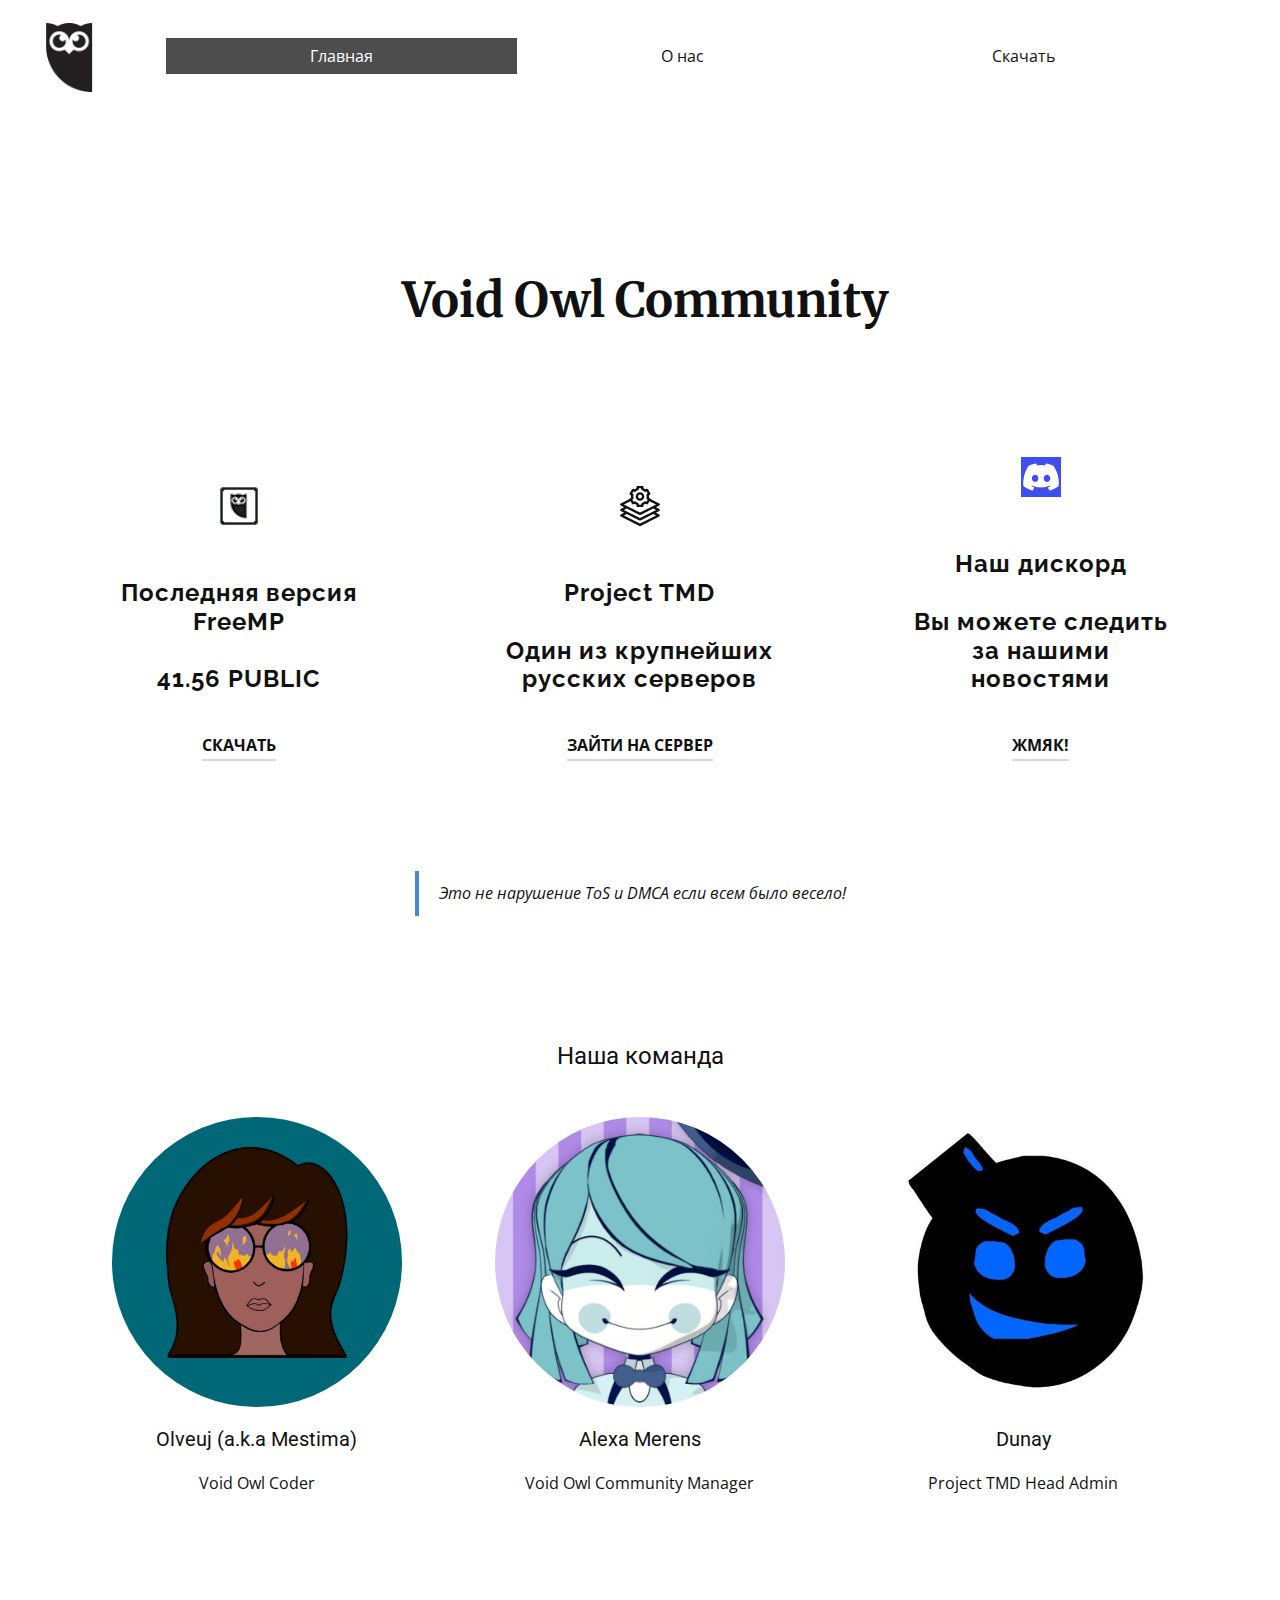
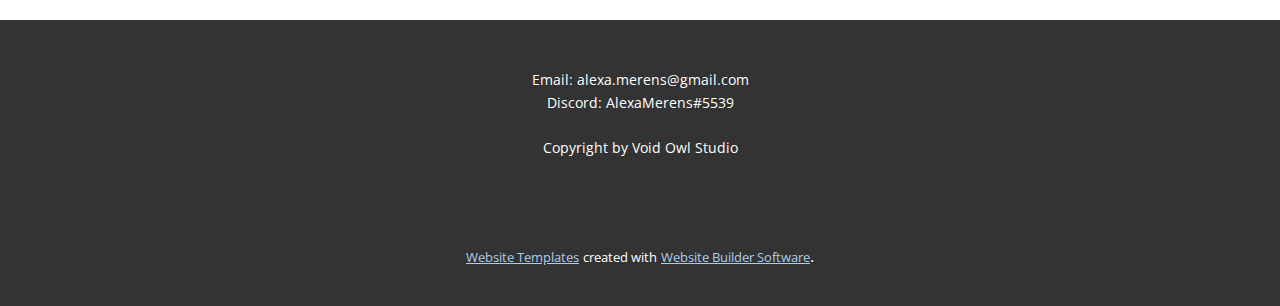
==== index.html @ 17dd661a "ВЕРСТКА, АЛЛО" ====
<!DOCTYPE html>
<html style="font-size: 16px;">
  <head>
    <meta name="viewport" content="width=device-width, initial-scale=1.0">
    <meta charset="utf-8">
    <meta name="keywords" content="Void Owl Community">
    <meta name="description" content="">
    <meta name="page_type" content="np-template-header-footer-from-plugin">
    <title>Главная</title>
    <link rel="stylesheet" href="nicepage.css" media="screen">
<link rel="stylesheet" href="Главная.css" media="screen">
    <script class="u-script" type="text/javascript" src="jquery.js" defer=""></script>
    <script class="u-script" type="text/javascript" src="nicepage.js" defer=""></script>
    <meta name="generator" content="Nicepage 4.1.0, nicepage.com">
    <link rel="icon" href="images/favicon.ico">
    <link id="u-theme-google-font" rel="stylesheet" href="https://fonts.googleapis.com/css?family=Roboto:100,100i,300,300i,400,400i,500,500i,700,700i,900,900i|Open+Sans:300,300i,400,400i,600,600i,700,700i,800,800i">
    <link id="u-page-google-font" rel="stylesheet" href="https://fonts.googleapis.com/css?family=Merriweather:300,300i,400,400i,700,700i,900,900i|Raleway:100,100i,200,200i,300,300i,400,400i,500,500i,600,600i,700,700i,800,800i,900,900i">
    
    
    
    <script type="application/ld+json">{
		"@context": "http://schema.org",
		"@type": "Organization",
		"name": "Site1",
		"logo": "images/5b48fbe6b4d417043953ed22710aecab.png"
}</script>
    <meta name="theme-color" content="#478ac9">
    <meta property="og:title" content="Главная">
    <meta property="og:description" content="">
    <meta property="og:type" content="website">
  </head>
  <body data-home-page="Главная.html" data-home-page-title="Главная" class="u-body"><header class="u-clearfix u-header u-header" id="sec-6fe3"><div class="u-clearfix u-sheet u-sheet-1">
        <a href="Главная.html" data-page-id="12136483" class="u-image u-logo u-image-1" data-image-width="1000" data-image-height="1000" title="Главная">
          <img src="images/5b48fbe6b4d417043953ed22710aecab.png" class="u-logo-image u-logo-image-1">
        </a>
        <nav class="u-menu u-menu-dropdown u-offcanvas u-menu-1">
          <div class="menu-collapse" style="font-size: 1rem; letter-spacing: 0px;">
            <a class="u-button-style u-custom-active-color u-custom-hover-color u-custom-left-right-menu-spacing u-custom-padding-bottom u-custom-text-active-color u-custom-text-hover-color u-custom-top-bottom-menu-spacing u-nav-link u-text-active-palette-1-base u-text-hover-palette-2-base" href="#">
              <svg><use xmlns:xlink="http://www.w3.org/1999/xlink" xlink:href="#menu-hamburger"></use></svg>
              <svg version="1.1" xmlns="http://www.w3.org/2000/svg" xmlns:xlink="http://www.w3.org/1999/xlink"><defs><symbol id="menu-hamburger" viewBox="0 0 16 16" style="width: 16px; height: 16px;"><rect y="1" width="16" height="2"></rect><rect y="7" width="16" height="2"></rect><rect y="13" width="16" height="2"></rect>
</symbol>
</defs></svg>
            </a>
          </div>
          <div class="u-custom-menu u-nav-container">
            <ul class="u-nav u-unstyled u-nav-1"><li class="u-nav-item"><a class="u-active-grey-70 u-button-style u-hover-grey-70 u-nav-link u-text-active-white u-text-hover-white" href="Главная.html" style="padding: 10px 144px;">Главная</a>
</li><li class="u-nav-item"><a class="u-active-grey-70 u-button-style u-hover-grey-70 u-nav-link u-text-active-white u-text-hover-white" href="О-нас.html" style="padding: 10px 144px;">О нас</a>
</li><li class="u-nav-item"><a class="u-active-grey-70 u-button-style u-hover-grey-70 u-nav-link u-text-active-white u-text-hover-white" href="Скачать.html" style="padding: 10px 144px;">Скачать</a>
</li></ul>
          </div>
          <div class="u-custom-menu u-nav-container-collapse">
            <div class="u-black u-container-style u-inner-container-layout u-opacity u-opacity-95 u-sidenav">
              <div class="u-inner-container-layout u-sidenav-overflow">
                <div class="u-menu-close"></div>
                <ul class="u-align-center u-nav u-popupmenu-items u-unstyled u-nav-2"><li class="u-nav-item"><a class="u-button-style u-nav-link" href="Главная.html" style="padding: 10px 144px;">Главная</a>
</li><li class="u-nav-item"><a class="u-button-style u-nav-link" href="О-нас.html" style="padding: 10px 144px;">О нас</a>
</li><li class="u-nav-item"><a class="u-button-style u-nav-link" href="Скачать.html" style="padding: 10px 144px;">Скачать</a>
</li></ul>
              </div>
            </div>
            <div class="u-black u-menu-overlay u-opacity u-opacity-70"></div>
          </div>
        </nav>
      </div></header>
    <section class="u-align-center u-clearfix u-section-1" id="carousel_4d6f">
      <div class="u-clearfix u-sheet u-sheet-1">
        <h1 class="u-align-center u-custom-font u-font-merriweather u-text u-text-default u-text-1">&nbsp;Void Owl Community</h1>
        <div class="u-expanded-width u-list u-list-1">
          <div class="u-repeater u-repeater-1">
            <div class="u-align-center u-container-style u-list-item u-radius-15 u-repeater-item u-shape-round u-white u-list-item-1">
              <div class="u-container-layout u-similar-container u-valign-bottom u-container-layout-1"><span class="u-file-icon u-icon u-icon-rounded u-radius-10 u-spacing-18 u-white u-icon-1"><img src="images/voidowl_icon.png" alt=""></span>
                <h5 class="u-custom-font u-font-raleway u-text u-text-2">Последняя версия FreeMP<br>
                  <br>41.56 PUBLIC
                </h5>
                <a href="Скачать.html" data-page-id="869205563" class="u-active-none u-border-2 u-border-active-black u-border-grey-15 u-border-hover-black u-btn u-button-style u-hover-none u-none u-text-body-color u-text-hover-palette-1-base u-btn-1">СКАЧАТЬ</a>
              </div>
            </div>
            <div class="u-align-center u-container-style u-list-item u-radius-15 u-repeater-item u-shape-round u-white u-list-item-2">
              <div class="u-container-layout u-similar-container u-valign-bottom u-container-layout-2"><span class="u-icon u-icon-rounded u-radius-10 u-spacing-18 u-white u-icon-2"><svg class="u-svg-link" preserveAspectRatio="xMidYMin slice" viewBox="0 0 512 512" style=""><use xmlns:xlink="http://www.w3.org/1999/xlink" xlink:href="#svg-da38"></use></svg><svg class="u-svg-content" viewBox="0 0 512 512" id="svg-da38"><g><path d="m511 307c0-5.682-3.21-10.876-8.292-13.416l-43.168-21.584 43.168-21.584c5.082-2.54 8.292-7.734 8.292-13.416s-3.21-10.876-8.292-13.416l-112.921-56.46c-.575-4.484-3.146-8.659-7.364-11.094l-12.3-7.102c.583-4.672.877-9.328.877-13.928s-.294-9.256-.877-13.928l12.3-7.102c7.175-4.143 9.633-13.316 5.49-20.49l-30-51.961c-4.143-7.175-13.316-9.634-20.49-5.49l-12.353 7.131c-7.489-5.679-15.536-10.359-24.07-14v-14.16c0-8.284-6.716-15-15-15h-60c-8.284 0-15 6.716-15 15v14.16c-8.534 3.641-16.581 8.321-24.07 14l-12.353-7.131c-7.177-4.144-16.349-1.684-20.49 5.49l-30 51.961c-4.143 7.174-1.685 16.348 5.49 20.49l12.3 7.102c-.583 4.672-.877 9.328-.877 13.928s.294 9.256.877 13.928l-12.3 7.102c-4.217 2.435-6.789 6.611-7.364 11.094l-112.921 56.46c-5.082 2.54-8.292 7.734-8.292 13.416s3.21 10.876 8.292 13.416l43.168 21.584-43.168 21.584c-5.082 2.54-8.292 7.734-8.292 13.416s3.21 10.876 8.292 13.416l43.168 21.584-43.168 21.584c-5.082 2.54-8.292 7.734-8.292 13.416s3.21 10.876 8.292 13.416l240 120c2.111 1.056 4.409 1.584 6.708 1.584s4.597-.528 6.708-1.584l240-120c5.082-2.54 8.292-7.734 8.292-13.416s-3.21-10.876-8.292-13.416l-43.168-21.584 43.168-21.584c5.082-2.54 8.292-7.734 8.292-13.416zm-337.928-153.552c-1.375-6.209-2.072-12.416-2.072-18.448s.697-12.239 2.072-18.448c1.416-6.391-1.476-12.962-7.145-16.234l-8.36-4.827 15-25.98 8.422 4.861c5.674 3.275 12.814 2.49 17.641-1.938 9.372-8.598 20.093-14.832 31.865-18.53 6.252-1.965 10.505-7.758 10.505-14.311v-9.593h30v9.593c0 6.553 4.253 12.347 10.505 14.311 11.772 3.698 22.493 9.933 31.865 18.53 4.826 4.428 11.967 5.213 17.641 1.938l8.422-4.861 15 25.98-8.36 4.827c-5.669 3.272-8.561 9.844-7.145 16.234 1.375 6.209 2.072 12.416 2.072 18.448s-.697 12.239-2.072 18.448c-1.416 6.391 1.476 12.962 7.145 16.234l8.36 4.827-15 25.98-8.422-4.862c-5.674-3.275-12.816-2.49-17.641 1.938-9.371 8.598-20.092 14.833-31.865 18.531-6.252 1.964-10.505 7.758-10.505 14.311v9.593h-30v-9.593c0-6.553-4.253-12.347-10.505-14.311-11.773-3.698-22.494-9.934-31.865-18.531-4.825-4.428-11.967-5.214-17.641-1.938l-8.422 4.862-15-25.98 8.36-4.827c5.67-3.272 8.561-9.843 7.145-16.234zm-123.531 83.552 84.943-42.472 19.603 33.952c4.143 7.176 13.317 9.634 20.49 5.49l12.353-7.132c7.489 5.68 15.536 10.359 24.07 14.001v14.161c0 8.284 6.716 15 15 15h60c8.284 0 15-6.716 15-15v-14.16c8.534-3.642 16.581-8.321 24.07-14.001l12.353 7.132c7.173 4.143 16.348 1.684 20.49-5.49l19.603-33.952 84.943 42.471-206.459 103.229zm412.918 140-206.459 103.229-206.459-103.229 36.459-18.23 163.292 81.646c2.111 1.056 4.409 1.584 6.708 1.584s4.597-.528 6.708-1.584l163.292-81.646zm-206.459 33.229-206.459-103.229 36.459-18.23 163.292 81.646c2.111 1.056 4.409 1.584 6.708 1.584s4.597-.528 6.708-1.584l163.292-81.646 36.459 18.23z"></path><path d="m256 190c30.327 0 55-24.673 55-55s-24.673-55-55-55-55 24.673-55 55 24.673 55 55 55zm0-80c13.785 0 25 11.215 25 25s-11.215 25-25 25-25-11.215-25-25 11.215-25 25-25z"></path>
</g></svg></span>
                <h5 class="u-custom-font u-font-raleway u-text u-text-3">Project TMD<br>
                  <br>Один из крупнейших русских серверов
                </h5>
                <a href="https://discord.gg/38AQmqJTaA" class="u-active-none u-border-2 u-border-active-black u-border-grey-15 u-border-hover-black u-btn u-button-style u-hover-none u-none u-text-body-color u-text-hover-palette-1-base u-btn-2" target="_blank">Зайти на сервер</a>
              </div>
            </div>
            <div class="u-align-center u-container-style u-list-item u-radius-15 u-repeater-item u-shape-round u-white u-list-item-3">
              <div class="u-container-layout u-similar-container u-valign-bottom u-container-layout-3"><span class="u-file-icon u-icon u-icon-rounded u-radius-10 u-spacing-18 u-white u-icon-3"><img src="images/discord-icon-new-2021-logo-09772BF096-seeklogo.com.png" alt=""></span>
                <h5 class="u-custom-font u-font-raleway u-text u-text-4">Наш дискорд<br>
                  <br>Вы можете следить за нашими новостями
                </h5>
                <a href="https://discord.gg/qxhDJqJvKC" class="u-active-none u-border-2 u-border-active-black u-border-grey-15 u-border-hover-black u-btn u-button-style u-hover-none u-none u-text-body-color u-text-hover-palette-1-base u-btn-3" target="_blank">Жмяк!</a>
              </div>
            </div>
          </div>
        </div>
        <blockquote class="u-text u-text-default u-text-5">Это не нарушение ToS и DMCA если всем было весело!</blockquote>
      </div>
    </section>
    <section class="u-clearfix u-section-2" id="sec-15c3">
      <div class="u-clearfix u-sheet u-sheet-1">
        <h4 class="u-text u-text-default u-text-1">Наша команда</h4>
        <div class="u-list u-list-1">
          <div class="u-repeater u-repeater-1">
            <div class="u-align-center u-container-style u-list-item u-repeater-item">
              <div class="u-container-layout u-similar-container u-valign-top u-container-layout-1">
                <div alt="" class="u-image u-image-circle u-image-1" src="" data-image-width="460" data-image-height="460"></div>
                <h5 class="u-align-center-lg u-align-center-md u-align-center-sm u-align-center-xs u-text u-text-2"> Olveuj (a.k.a Mestima)</h5>
                <p class="u-align-center-lg u-align-center-md u-align-center-sm u-align-center-xs u-text u-text-3">Void Owl Coder</p>
              </div>
            </div>
            <div class="u-align-center u-container-style u-list-item u-repeater-item">
              <div class="u-container-layout u-similar-container u-valign-top u-container-layout-2">
                <div alt="" class="u-image u-image-circle u-image-2" src="" data-image-width="702" data-image-height="702"></div>
                <h5 class="u-text u-text-4">Alexa Merens</h5>
                <p class="u-text u-text-5">Void Owl Community Manager</p>
              </div>
            </div>
            <div class="u-align-center u-container-style u-list-item u-repeater-item">
              <div class="u-container-layout u-similar-container u-valign-top u-container-layout-3">
                <div alt="" class="u-image u-image-circle u-image-3" src="" data-image-width="461" data-image-height="480"></div>
                <h5 class="u-text u-text-6"> Dunay</h5>
                <p class="u-text u-text-7">Project TMD Head Admin</p>
              </div>
            </div>
          </div>
        </div>
      </div>
    </section>
    
    
    <footer class="u-align-center u-clearfix u-footer u-grey-80 u-footer" id="sec-e851"><div class="u-clearfix u-sheet u-sheet-1">
        <p class="u-small-text u-text u-text-variant u-text-1">Email: alexa.merens@gmail.com<br>Discord: AlexaMerens#5539<br>
          <br>Copyright by Void Owl Studio
        </p>
      </div></footer>
    <section class="u-backlink u-clearfix u-grey-80">
      <a class="u-link" href="https://nicepage.com/website-templates" target="_blank">
        <span>Website Templates</span>
      </a>
      <p class="u-text">
        <span>created with</span>
      </p>
      <a class="u-link" href="" target="_blank">
        <span>Website Builder Software</span>
      </a>. 
    </section><span style="height: 64px; width: 64px; margin-left: 0px; margin-right: auto; margin-top: 0px; background-image: none; right: 20px; bottom: 20px" class="u-back-to-top u-icon u-icon-circle u-opacity u-opacity-85 u-spacing-15 u-white" data-href="#">
        <svg class="u-svg-link" preserveAspectRatio="xMidYMin slice" viewBox="0 0 551.13 551.13"><use xmlns:xlink="http://www.w3.org/1999/xlink" xlink:href="#svg-1d98"></use></svg>
        <svg class="u-svg-content" enable-background="new 0 0 551.13 551.13" viewBox="0 0 551.13 551.13" xmlns="http://www.w3.org/2000/svg" id="svg-1d98"><path d="m275.565 189.451 223.897 223.897h51.668l-275.565-275.565-275.565 275.565h51.668z"></path></svg>
    </span>
  </body>
</html>
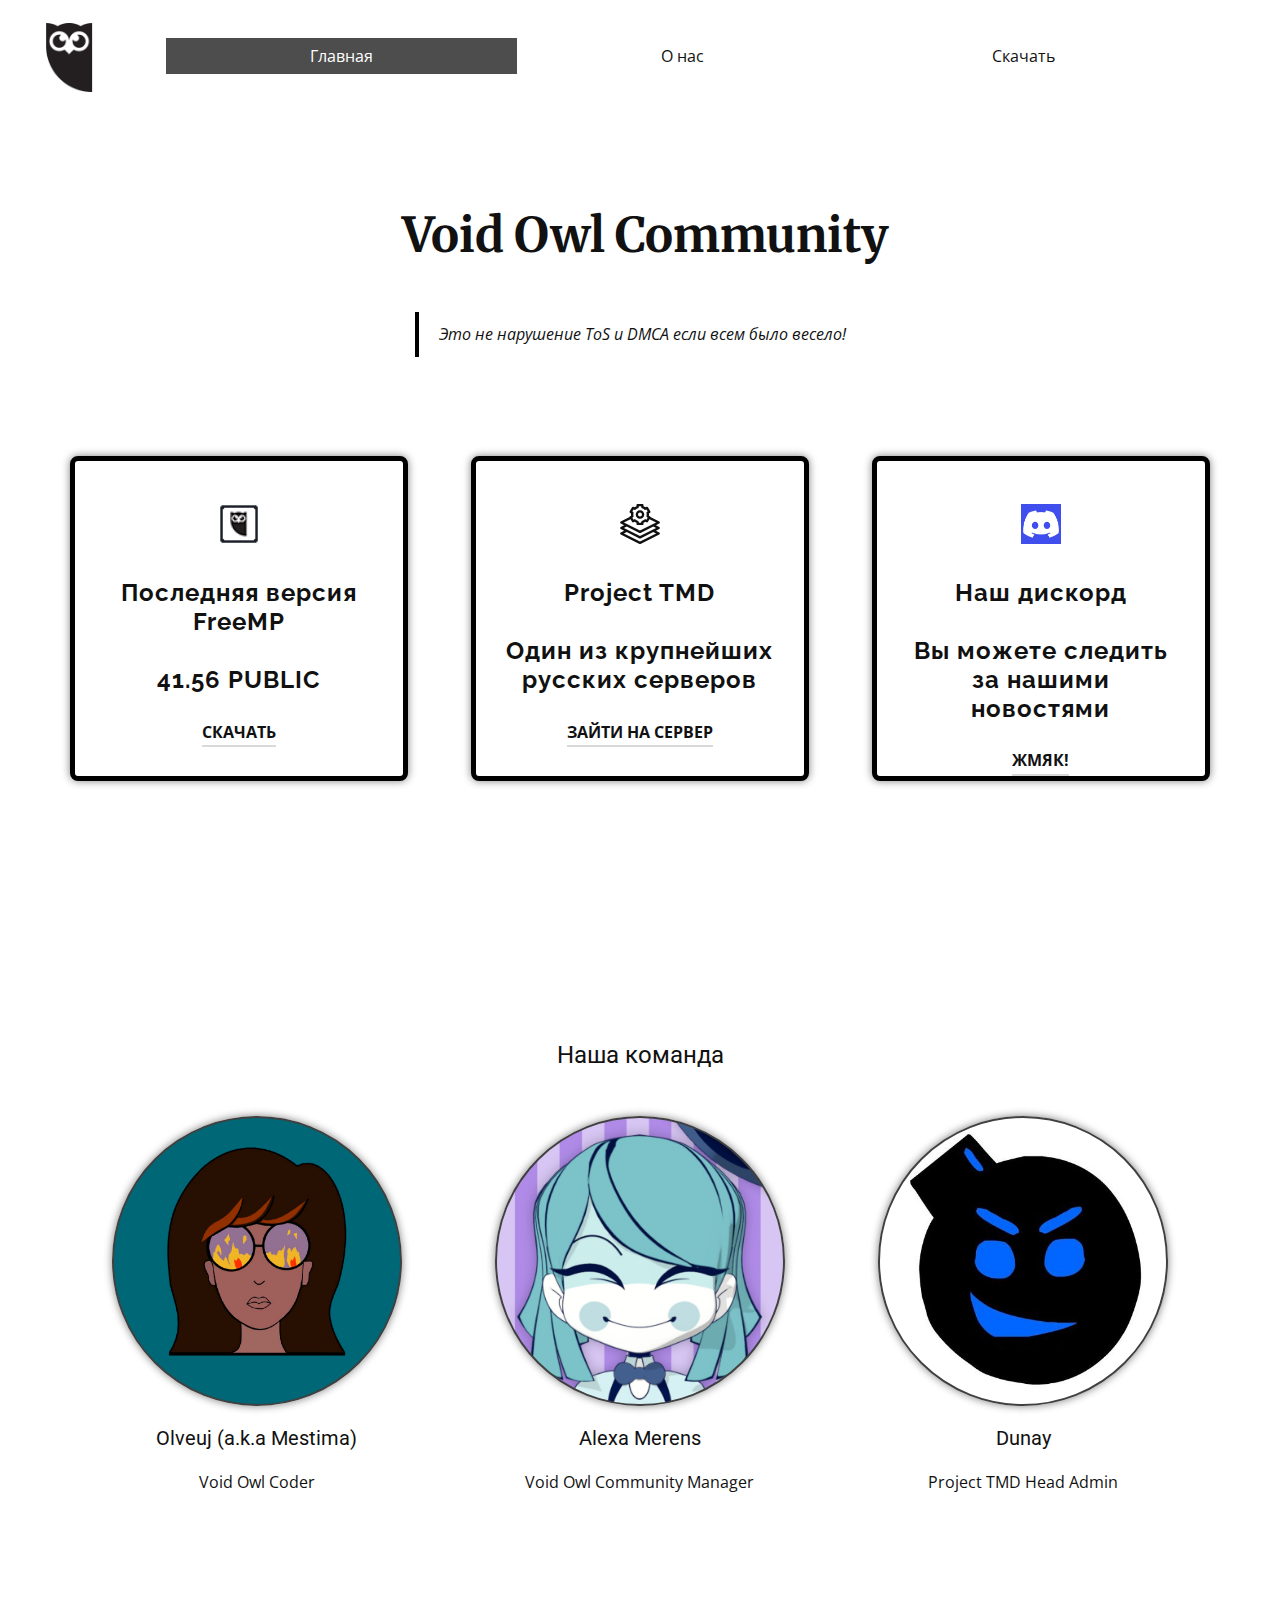
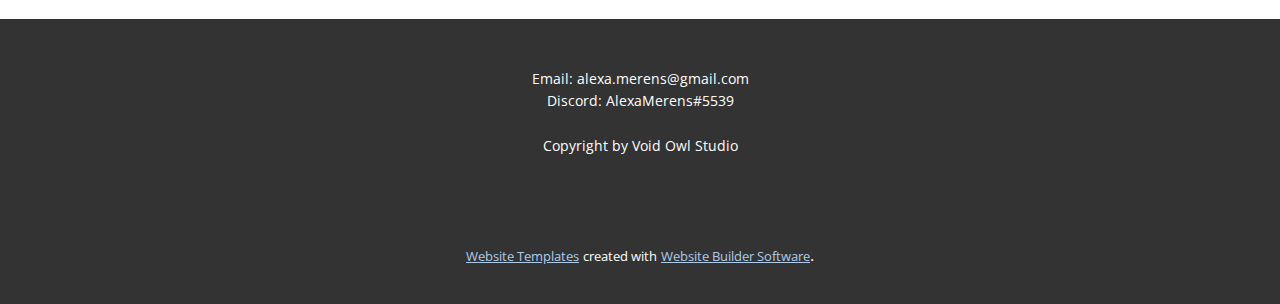
==== commit 0a3364d4: "красивое" ====
--- a/index.html
+++ b/index.html
@@ -63,30 +63,31 @@
         </nav>
       </div></header>
     <section class="u-align-center u-clearfix u-section-1" id="carousel_4d6f">
-      <div class="u-clearfix u-sheet u-sheet-1">
+      <div class="u-clearfix u-sheet u-valign-top u-sheet-1">
         <h1 class="u-align-center u-custom-font u-font-merriweather u-text u-text-default u-text-1">&nbsp;Void Owl Community</h1>
-        <div class="u-expanded-width u-list u-list-1">
+        <blockquote class="u-border-black u-text u-text-default u-text-2">Это не нарушение ToS и DMCA если всем было весело!</blockquote>
+        <div class="u-expanded-width u-layout-grid u-list u-list-1">
           <div class="u-repeater u-repeater-1">
-            <div class="u-align-center u-container-style u-list-item u-radius-15 u-repeater-item u-shape-round u-white u-list-item-1">
-              <div class="u-container-layout u-similar-container u-valign-bottom u-container-layout-1"><span class="u-file-icon u-icon u-icon-rounded u-radius-10 u-spacing-18 u-white u-icon-1"><img src="images/voidowl_icon.png" alt=""></span>
-                <h5 class="u-custom-font u-font-raleway u-text u-text-2">Последняя версия FreeMP<br>
+            <div class="u-align-center u-border-5 u-border-black u-container-style u-list-item u-radius-8 u-repeater-item u-shape-round u-white u-list-item-1">
+              <div class="u-container-layout u-similar-container u-container-layout-1"><span class="u-file-icon u-icon u-icon-rounded u-radius-10 u-spacing-18 u-white u-icon-1"><img src="images/voidowl_icon.png" alt=""></span>
+                <h5 class="u-custom-font u-font-raleway u-text u-text-3">Последняя версия FreeMP<br>
                   <br>41.56 PUBLIC
                 </h5>
                 <a href="Скачать.html" data-page-id="869205563" class="u-active-none u-border-2 u-border-active-black u-border-grey-15 u-border-hover-black u-btn u-button-style u-hover-none u-none u-text-body-color u-text-hover-palette-1-base u-btn-1">СКАЧАТЬ</a>
               </div>
             </div>
-            <div class="u-align-center u-container-style u-list-item u-radius-15 u-repeater-item u-shape-round u-white u-list-item-2">
-              <div class="u-container-layout u-similar-container u-valign-bottom u-container-layout-2"><span class="u-icon u-icon-rounded u-radius-10 u-spacing-18 u-white u-icon-2"><svg class="u-svg-link" preserveAspectRatio="xMidYMin slice" viewBox="0 0 512 512" style=""><use xmlns:xlink="http://www.w3.org/1999/xlink" xlink:href="#svg-da38"></use></svg><svg class="u-svg-content" viewBox="0 0 512 512" id="svg-da38"><g><path d="m511 307c0-5.682-3.21-10.876-8.292-13.416l-43.168-21.584 43.168-21.584c5.082-2.54 8.292-7.734 8.292-13.416s-3.21-10.876-8.292-13.416l-112.921-56.46c-.575-4.484-3.146-8.659-7.364-11.094l-12.3-7.102c.583-4.672.877-9.328.877-13.928s-.294-9.256-.877-13.928l12.3-7.102c7.175-4.143 9.633-13.316 5.49-20.49l-30-51.961c-4.143-7.175-13.316-9.634-20.49-5.49l-12.353 7.131c-7.489-5.679-15.536-10.359-24.07-14v-14.16c0-8.284-6.716-15-15-15h-60c-8.284 0-15 6.716-15 15v14.16c-8.534 3.641-16.581 8.321-24.07 14l-12.353-7.131c-7.177-4.144-16.349-1.684-20.49 5.49l-30 51.961c-4.143 7.174-1.685 16.348 5.49 20.49l12.3 7.102c-.583 4.672-.877 9.328-.877 13.928s.294 9.256.877 13.928l-12.3 7.102c-4.217 2.435-6.789 6.611-7.364 11.094l-112.921 56.46c-5.082 2.54-8.292 7.734-8.292 13.416s3.21 10.876 8.292 13.416l43.168 21.584-43.168 21.584c-5.082 2.54-8.292 7.734-8.292 13.416s3.21 10.876 8.292 13.416l43.168 21.584-43.168 21.584c-5.082 2.54-8.292 7.734-8.292 13.416s3.21 10.876 8.292 13.416l240 120c2.111 1.056 4.409 1.584 6.708 1.584s4.597-.528 6.708-1.584l240-120c5.082-2.54 8.292-7.734 8.292-13.416s-3.21-10.876-8.292-13.416l-43.168-21.584 43.168-21.584c5.082-2.54 8.292-7.734 8.292-13.416zm-337.928-153.552c-1.375-6.209-2.072-12.416-2.072-18.448s.697-12.239 2.072-18.448c1.416-6.391-1.476-12.962-7.145-16.234l-8.36-4.827 15-25.98 8.422 4.861c5.674 3.275 12.814 2.49 17.641-1.938 9.372-8.598 20.093-14.832 31.865-18.53 6.252-1.965 10.505-7.758 10.505-14.311v-9.593h30v9.593c0 6.553 4.253 12.347 10.505 14.311 11.772 3.698 22.493 9.933 31.865 18.53 4.826 4.428 11.967 5.213 17.641 1.938l8.422-4.861 15 25.98-8.36 4.827c-5.669 3.272-8.561 9.844-7.145 16.234 1.375 6.209 2.072 12.416 2.072 18.448s-.697 12.239-2.072 18.448c-1.416 6.391 1.476 12.962 7.145 16.234l8.36 4.827-15 25.98-8.422-4.862c-5.674-3.275-12.816-2.49-17.641 1.938-9.371 8.598-20.092 14.833-31.865 18.531-6.252 1.964-10.505 7.758-10.505 14.311v9.593h-30v-9.593c0-6.553-4.253-12.347-10.505-14.311-11.773-3.698-22.494-9.934-31.865-18.531-4.825-4.428-11.967-5.214-17.641-1.938l-8.422 4.862-15-25.98 8.36-4.827c5.67-3.272 8.561-9.843 7.145-16.234zm-123.531 83.552 84.943-42.472 19.603 33.952c4.143 7.176 13.317 9.634 20.49 5.49l12.353-7.132c7.489 5.68 15.536 10.359 24.07 14.001v14.161c0 8.284 6.716 15 15 15h60c8.284 0 15-6.716 15-15v-14.16c8.534-3.642 16.581-8.321 24.07-14.001l12.353 7.132c7.173 4.143 16.348 1.684 20.49-5.49l19.603-33.952 84.943 42.471-206.459 103.229zm412.918 140-206.459 103.229-206.459-103.229 36.459-18.23 163.292 81.646c2.111 1.056 4.409 1.584 6.708 1.584s4.597-.528 6.708-1.584l163.292-81.646zm-206.459 33.229-206.459-103.229 36.459-18.23 163.292 81.646c2.111 1.056 4.409 1.584 6.708 1.584s4.597-.528 6.708-1.584l163.292-81.646 36.459 18.23z"></path><path d="m256 190c30.327 0 55-24.673 55-55s-24.673-55-55-55-55 24.673-55 55 24.673 55 55 55zm0-80c13.785 0 25 11.215 25 25s-11.215 25-25 25-25-11.215-25-25 11.215-25 25-25z"></path>
+            <div class="u-align-center u-border-5 u-border-black u-container-style u-list-item u-radius-8 u-repeater-item u-shape-round u-white u-list-item-2">
+              <div class="u-container-layout u-similar-container u-container-layout-2"><span class="u-icon u-icon-rounded u-radius-10 u-spacing-18 u-white u-icon-2"><svg class="u-svg-link" preserveAspectRatio="xMidYMin slice" viewBox="0 0 512 512" style=""><use xmlns:xlink="http://www.w3.org/1999/xlink" xlink:href="#svg-da38"></use></svg><svg class="u-svg-content" viewBox="0 0 512 512" id="svg-da38"><g><path d="m511 307c0-5.682-3.21-10.876-8.292-13.416l-43.168-21.584 43.168-21.584c5.082-2.54 8.292-7.734 8.292-13.416s-3.21-10.876-8.292-13.416l-112.921-56.46c-.575-4.484-3.146-8.659-7.364-11.094l-12.3-7.102c.583-4.672.877-9.328.877-13.928s-.294-9.256-.877-13.928l12.3-7.102c7.175-4.143 9.633-13.316 5.49-20.49l-30-51.961c-4.143-7.175-13.316-9.634-20.49-5.49l-12.353 7.131c-7.489-5.679-15.536-10.359-24.07-14v-14.16c0-8.284-6.716-15-15-15h-60c-8.284 0-15 6.716-15 15v14.16c-8.534 3.641-16.581 8.321-24.07 14l-12.353-7.131c-7.177-4.144-16.349-1.684-20.49 5.49l-30 51.961c-4.143 7.174-1.685 16.348 5.49 20.49l12.3 7.102c-.583 4.672-.877 9.328-.877 13.928s.294 9.256.877 13.928l-12.3 7.102c-4.217 2.435-6.789 6.611-7.364 11.094l-112.921 56.46c-5.082 2.54-8.292 7.734-8.292 13.416s3.21 10.876 8.292 13.416l43.168 21.584-43.168 21.584c-5.082 2.54-8.292 7.734-8.292 13.416s3.21 10.876 8.292 13.416l43.168 21.584-43.168 21.584c-5.082 2.54-8.292 7.734-8.292 13.416s3.21 10.876 8.292 13.416l240 120c2.111 1.056 4.409 1.584 6.708 1.584s4.597-.528 6.708-1.584l240-120c5.082-2.54 8.292-7.734 8.292-13.416s-3.21-10.876-8.292-13.416l-43.168-21.584 43.168-21.584c5.082-2.54 8.292-7.734 8.292-13.416zm-337.928-153.552c-1.375-6.209-2.072-12.416-2.072-18.448s.697-12.239 2.072-18.448c1.416-6.391-1.476-12.962-7.145-16.234l-8.36-4.827 15-25.98 8.422 4.861c5.674 3.275 12.814 2.49 17.641-1.938 9.372-8.598 20.093-14.832 31.865-18.53 6.252-1.965 10.505-7.758 10.505-14.311v-9.593h30v9.593c0 6.553 4.253 12.347 10.505 14.311 11.772 3.698 22.493 9.933 31.865 18.53 4.826 4.428 11.967 5.213 17.641 1.938l8.422-4.861 15 25.98-8.36 4.827c-5.669 3.272-8.561 9.844-7.145 16.234 1.375 6.209 2.072 12.416 2.072 18.448s-.697 12.239-2.072 18.448c-1.416 6.391 1.476 12.962 7.145 16.234l8.36 4.827-15 25.98-8.422-4.862c-5.674-3.275-12.816-2.49-17.641 1.938-9.371 8.598-20.092 14.833-31.865 18.531-6.252 1.964-10.505 7.758-10.505 14.311v9.593h-30v-9.593c0-6.553-4.253-12.347-10.505-14.311-11.773-3.698-22.494-9.934-31.865-18.531-4.825-4.428-11.967-5.214-17.641-1.938l-8.422 4.862-15-25.98 8.36-4.827c5.67-3.272 8.561-9.843 7.145-16.234zm-123.531 83.552 84.943-42.472 19.603 33.952c4.143 7.176 13.317 9.634 20.49 5.49l12.353-7.132c7.489 5.68 15.536 10.359 24.07 14.001v14.161c0 8.284 6.716 15 15 15h60c8.284 0 15-6.716 15-15v-14.16c8.534-3.642 16.581-8.321 24.07-14.001l12.353 7.132c7.173 4.143 16.348 1.684 20.49-5.49l19.603-33.952 84.943 42.471-206.459 103.229zm412.918 140-206.459 103.229-206.459-103.229 36.459-18.23 163.292 81.646c2.111 1.056 4.409 1.584 6.708 1.584s4.597-.528 6.708-1.584l163.292-81.646zm-206.459 33.229-206.459-103.229 36.459-18.23 163.292 81.646c2.111 1.056 4.409 1.584 6.708 1.584s4.597-.528 6.708-1.584l163.292-81.646 36.459 18.23z"></path><path d="m256 190c30.327 0 55-24.673 55-55s-24.673-55-55-55-55 24.673-55 55 24.673 55 55 55zm0-80c13.785 0 25 11.215 25 25s-11.215 25-25 25-25-11.215-25-25 11.215-25 25-25z"></path>
 </g></svg></span>
-                <h5 class="u-custom-font u-font-raleway u-text u-text-3">Project TMD<br>
+                <h5 class="u-custom-font u-font-raleway u-text u-text-4">Project TMD<br>
                   <br>Один из крупнейших русских серверов
                 </h5>
                 <a href="https://discord.gg/38AQmqJTaA" class="u-active-none u-border-2 u-border-active-black u-border-grey-15 u-border-hover-black u-btn u-button-style u-hover-none u-none u-text-body-color u-text-hover-palette-1-base u-btn-2" target="_blank">Зайти на сервер</a>
               </div>
             </div>
-            <div class="u-align-center u-container-style u-list-item u-radius-15 u-repeater-item u-shape-round u-white u-list-item-3">
-              <div class="u-container-layout u-similar-container u-valign-bottom u-container-layout-3"><span class="u-file-icon u-icon u-icon-rounded u-radius-10 u-spacing-18 u-white u-icon-3"><img src="images/discord-icon-new-2021-logo-09772BF096-seeklogo.com.png" alt=""></span>
-                <h5 class="u-custom-font u-font-raleway u-text u-text-4">Наш дискорд<br>
+            <div class="u-align-center u-border-5 u-border-black u-container-style u-list-item u-radius-8 u-repeater-item u-shape-round u-white u-list-item-3">
+              <div class="u-container-layout u-similar-container u-container-layout-3"><span class="u-file-icon u-icon u-icon-rounded u-radius-10 u-spacing-18 u-white u-icon-3"><img src="images/discord-icon-new-2021-logo-09772BF096-seeklogo.com.png" alt=""></span>
+                <h5 class="u-custom-font u-font-raleway u-text u-text-5">Наш дискорд<br>
                   <br>Вы можете следить за нашими новостями
                 </h5>
                 <a href="https://discord.gg/qxhDJqJvKC" class="u-active-none u-border-2 u-border-active-black u-border-grey-15 u-border-hover-black u-btn u-button-style u-hover-none u-none u-text-body-color u-text-hover-palette-1-base u-btn-3" target="_blank">Жмяк!</a>
@@ -94,31 +95,30 @@
             </div>
           </div>
         </div>
-        <blockquote class="u-text u-text-default u-text-5">Это не нарушение ToS и DMCA если всем было весело!</blockquote>
       </div>
     </section>
-    <section class="u-clearfix u-section-2" id="sec-15c3">
+    <section class="skrollable u-clearfix u-section-2" id="sec-15c3">
       <div class="u-clearfix u-sheet u-sheet-1">
         <h4 class="u-text u-text-default u-text-1">Наша команда</h4>
         <div class="u-list u-list-1">
           <div class="u-repeater u-repeater-1">
             <div class="u-align-center u-container-style u-list-item u-repeater-item">
               <div class="u-container-layout u-similar-container u-valign-top u-container-layout-1">
-                <div alt="" class="u-image u-image-circle u-image-1" src="" data-image-width="460" data-image-height="460"></div>
+                <div alt="" class="u-border-2 u-border-grey-75 u-image u-image-circle u-image-1" src="" data-image-width="460" data-image-height="460"></div>
                 <h5 class="u-align-center-lg u-align-center-md u-align-center-sm u-align-center-xs u-text u-text-2"> Olveuj (a.k.a Mestima)</h5>
                 <p class="u-align-center-lg u-align-center-md u-align-center-sm u-align-center-xs u-text u-text-3">Void Owl Coder</p>
               </div>
             </div>
             <div class="u-align-center u-container-style u-list-item u-repeater-item">
               <div class="u-container-layout u-similar-container u-valign-top u-container-layout-2">
-                <div alt="" class="u-image u-image-circle u-image-2" src="" data-image-width="702" data-image-height="702"></div>
+                <div alt="" class="u-border-2 u-border-grey-75 u-image u-image-circle u-image-2" src="" data-image-width="702" data-image-height="702"></div>
                 <h5 class="u-text u-text-4">Alexa Merens</h5>
                 <p class="u-text u-text-5">Void Owl Community Manager</p>
               </div>
             </div>
             <div class="u-align-center u-container-style u-list-item u-repeater-item">
               <div class="u-container-layout u-similar-container u-valign-top u-container-layout-3">
-                <div alt="" class="u-image u-image-circle u-image-3" src="" data-image-width="461" data-image-height="480"></div>
+                <div alt="" class="u-border-2 u-border-grey-75 u-image u-image-circle u-image-3" src="" data-image-width="461" data-image-height="480"></div>
                 <h5 class="u-text u-text-6"> Dunay</h5>
                 <p class="u-text u-text-7">Project TMD Head Admin</p>
               </div>
--- a/nicepage.css
+++ b/nicepage.css
@@ -20675,12 +20675,12 @@
 .u-container-layout.u-color-1-dark-3:before,
 .u-table-alt-color-1-dark-3 tr:nth-child(even) {
   color: #ffffff;
-  background-color: #292e33;
+  background-color: #332929;
 }
 .u-button-style.u-color-1-dark-3,
 .u-button-style.u-color-1-dark-3[class*="u-border-"] {
   color: #ffffff !important;
-  background-color: #292e33 !important;
+  background-color: #332929 !important;
 }
 .u-button-style.u-color-1-dark-3:hover,
 .u-button-style.u-color-1-dark-3[class*="u-border-"]:hover,
@@ -20693,7 +20693,7 @@
 li.active > .u-button-style.u-button-style.u-color-1-dark-3,
 li.active > .u-button-style.u-button-style.u-color-1-dark-3[class*="u-border-"] {
   color: #ffffff !important;
-  background-color: #25292e !important;
+  background-color: #2e2525 !important;
 }
 .u-hover-color-1-dark-3:hover,
 .u-hover-color-1-dark-3[class*="u-border-"]:hover,
@@ -20716,10 +20716,10 @@
 li.active > a.u-button-style.u-button-style.u-active-color-1-dark-3,
 li.active > a.u-button-style.u-button-style.u-active-color-1-dark-3[class*="u-border-"] {
   color: #ffffff !important;
-  background-color: #292e33 !important;
+  background-color: #332929 !important;
 }
 a.u-link.u-hover-color-1-dark-3:hover {
-  color: #292e33 !important;
+  color: #332929 !important;
 }
 .u-color-1-dark-2,
 .u-body.u-color-1-dark-2,
@@ -20727,12 +20727,12 @@
 .u-container-layout.u-color-1-dark-2:before,
 .u-table-alt-color-1-dark-2 tr:nth-child(even) {
   color: #ffffff;
-  background-color: #425465;
+  background-color: #6b4748;
 }
 .u-button-style.u-color-1-dark-2,
 .u-button-style.u-color-1-dark-2[class*="u-border-"] {
   color: #ffffff !important;
-  background-color: #425465 !important;
+  background-color: #6b4748 !important;
 }
 .u-button-style.u-color-1-dark-2:hover,
 .u-button-style.u-color-1-dark-2[class*="u-border-"]:hover,
@@ -20745,7 +20745,7 @@
 li.active > .u-button-style.u-button-style.u-color-1-dark-2,
 li.active > .u-button-style.u-button-style.u-color-1-dark-2[class*="u-border-"] {
   color: #ffffff !important;
-  background-color: #3b4c5b !important;
+  background-color: #604041 !important;
 }
 .u-hover-color-1-dark-2:hover,
 .u-hover-color-1-dark-2[class*="u-border-"]:hover,
@@ -20768,10 +20768,10 @@
 li.active > a.u-button-style.u-button-style.u-active-color-1-dark-2,
 li.active > a.u-button-style.u-button-style.u-active-color-1-dark-2[class*="u-border-"] {
   color: #ffffff !important;
-  background-color: #425465 !important;
+  background-color: #6b4748 !important;
 }
 a.u-link.u-hover-color-1-dark-2:hover {
-  color: #425465 !important;
+  color: #6b4748 !important;
 }
 .u-color-1-dark-1,
 .u-body.u-color-1-dark-1,
@@ -20779,12 +20779,12 @@
 .u-container-layout.u-color-1-dark-1:before,
 .u-table-alt-color-1-dark-1 tr:nth-child(even) {
   color: #ffffff;
-  background-color: #4c7397;
+  background-color: #a35559;
 }
 .u-button-style.u-color-1-dark-1,
 .u-button-style.u-color-1-dark-1[class*="u-border-"] {
   color: #ffffff !important;
-  background-color: #4c7397 !important;
+  background-color: #a35559 !important;
 }
 .u-button-style.u-color-1-dark-1:hover,
 .u-button-style.u-color-1-dark-1[class*="u-border-"]:hover,
@@ -20797,7 +20797,7 @@
 li.active > .u-button-style.u-button-style.u-color-1-dark-1,
 li.active > .u-button-style.u-button-style.u-color-1-dark-1[class*="u-border-"] {
   color: #ffffff !important;
-  background-color: #446888 !important;
+  background-color: #934c50 !important;
 }
 .u-hover-color-1-dark-1:hover,
 .u-hover-color-1-dark-1[class*="u-border-"]:hover,
@@ -20820,10 +20820,10 @@
 li.active > a.u-button-style.u-button-style.u-active-color-1-dark-1,
 li.active > a.u-button-style.u-button-style.u-active-color-1-dark-1[class*="u-border-"] {
   color: #ffffff !important;
-  background-color: #4c7397 !important;
+  background-color: #a35559 !important;
 }
 a.u-link.u-hover-color-1-dark-1:hover {
-  color: #4c7397 !important;
+  color: #a35559 !important;
 }
 .u-color-1,
 .u-body.u-color-1,
@@ -20831,12 +20831,12 @@
 .u-container-layout.u-color-1:before,
 .u-table-alt-color-1 tr:nth-child(even) {
   color: #ffffff;
-  background-color: #478ac9;
+  background-color: #db545a;
 }
 .u-button-style.u-color-1,
 .u-button-style.u-color-1[class*="u-border-"] {
   color: #ffffff !important;
-  background-color: #478ac9 !important;
+  background-color: #db545a !important;
 }
 .u-button-style.u-color-1:hover,
 .u-button-style.u-color-1[class*="u-border-"]:hover,
@@ -20849,7 +20849,7 @@
 li.active > .u-button-style.u-button-style.u-color-1,
 li.active > .u-button-style.u-button-style.u-color-1[class*="u-border-"] {
   color: #ffffff !important;
-  background-color: #387cbd !important;
+  background-color: #d63b42 !important;
 }
 .u-hover-color-1:hover,
 .u-hover-color-1[class*="u-border-"]:hover,
@@ -20872,10 +20872,10 @@
 li.active > a.u-button-style.u-button-style.u-active-color-1,
 li.active > a.u-button-style.u-button-style.u-active-color-1[class*="u-border-"] {
   color: #ffffff !important;
-  background-color: #478ac9 !important;
+  background-color: #db545a !important;
 }
 a.u-link.u-hover-color-1:hover {
-  color: #478ac9 !important;
+  color: #db545a !important;
 }
 .u-color-1-light-1,
 .u-body.u-color-1-light-1,
@@ -20883,12 +20883,12 @@
 .u-container-layout.u-color-1-light-1:before,
 .u-table-alt-color-1-light-1 tr:nth-child(even) {
   color: #ffffff;
-  background-color: #77aad9;
+  background-color: #e68387;
 }
 .u-button-style.u-color-1-light-1,
 .u-button-style.u-color-1-light-1[class*="u-border-"] {
   color: #ffffff !important;
-  background-color: #77aad9 !important;
+  background-color: #e68387 !important;
 }
 .u-button-style.u-color-1-light-1:hover,
 .u-button-style.u-color-1-light-1[class*="u-border-"]:hover,
@@ -20901,7 +20901,7 @@
 li.active > .u-button-style.u-button-style.u-color-1-light-1,
 li.active > .u-button-style.u-button-style.u-color-1-light-1[class*="u-border-"] {
   color: #ffffff !important;
-  background-color: #5d9ad2 !important;
+  background-color: #e0656a !important;
 }
 .u-hover-color-1-light-1:hover,
 .u-hover-color-1-light-1[class*="u-border-"]:hover,
@@ -20924,10 +20924,10 @@
 li.active > a.u-button-style.u-button-style.u-active-color-1-light-1,
 li.active > a.u-button-style.u-button-style.u-active-color-1-light-1[class*="u-border-"] {
   color: #ffffff !important;
-  background-color: #77aad9 !important;
+  background-color: #e68387 !important;
 }
 a.u-link.u-hover-color-1-light-1:hover {
-  color: #77aad9 !important;
+  color: #e68387 !important;
 }
 .u-color-1-light-2,
 .u-body.u-color-1-light-2,
@@ -20935,12 +20935,12 @@
 .u-container-layout.u-color-1-light-2:before,
 .u-table-alt-color-1-light-2 tr:nth-child(even) {
   color: #111111;
-  background-color: #adcce9;
+  background-color: #f1b5b8;
 }
 .u-button-style.u-color-1-light-2,
 .u-button-style.u-color-1-light-2[class*="u-border-"] {
   color: #111111 !important;
-  background-color: #adcce9 !important;
+  background-color: #f1b5b8 !important;
 }
 .u-button-style.u-color-1-light-2:hover,
 .u-button-style.u-color-1-light-2[class*="u-border-"]:hover,
@@ -20953,7 +20953,7 @@
 li.active > .u-button-style.u-button-style.u-color-1-light-2,
 li.active > .u-button-style.u-button-style.u-color-1-light-2[class*="u-border-"] {
   color: #111111 !important;
-  background-color: #8db8e0 !important;
+  background-color: #ea9296 !important;
 }
 .u-hover-color-1-light-2:hover,
 .u-hover-color-1-light-2[class*="u-border-"]:hover,
@@ -20976,10 +20976,10 @@
 li.active > a.u-button-style.u-button-style.u-active-color-1-light-2,
 li.active > a.u-button-style.u-button-style.u-active-color-1-light-2[class*="u-border-"] {
   color: #111111 !important;
-  background-color: #adcce9 !important;
+  background-color: #f1b5b8 !important;
 }
 a.u-link.u-hover-color-1-light-2:hover {
-  color: #adcce9 !important;
+  color: #f1b5b8 !important;
 }
 .u-color-1-light-3,
 .u-body.u-color-1-light-3,
@@ -20987,12 +20987,12 @@
 .u-container-layout.u-color-1-light-3:before,
 .u-table-alt-color-1-light-3 tr:nth-child(even) {
   color: #111111;
-  background-color: #e9f2fa;
+  background-color: #fbeced;
 }
 .u-button-style.u-color-1-light-3,
 .u-button-style.u-color-1-light-3[class*="u-border-"] {
   color: #111111 !important;
-  background-color: #e9f2fa !important;
+  background-color: #fbeced !important;
 }
 .u-button-style.u-color-1-light-3:hover,
 .u-button-style.u-color-1-light-3[class*="u-border-"]:hover,
@@ -21005,7 +21005,7 @@
 li.active > .u-button-style.u-button-style.u-color-1-light-3,
 li.active > .u-button-style.u-button-style.u-color-1-light-3[class*="u-border-"] {
   color: #111111 !important;
-  background-color: #c2dbf1 !important;
+  background-color: #f3c4c7 !important;
 }
 .u-hover-color-1-light-3:hover,
 .u-hover-color-1-light-3[class*="u-border-"]:hover,
@@ -21028,10 +21028,10 @@
 li.active > a.u-button-style.u-button-style.u-active-color-1-light-3,
 li.active > a.u-button-style.u-button-style.u-active-color-1-light-3[class*="u-border-"] {
   color: #111111 !important;
-  background-color: #e9f2fa !important;
+  background-color: #fbeced !important;
 }
 a.u-link.u-hover-color-1-light-3:hover {
-  color: #e9f2fa !important;
+  color: #fbeced !important;
 }
 .u-color-1-base,
 .u-body.u-color-1-base,
@@ -21039,12 +21039,12 @@
 .u-container-layout.u-color-1-base:before,
 .u-table-alt-color-1-base tr:nth-child(even) {
   color: #ffffff;
-  background-color: #478ac9;
+  background-color: #db545a;
 }
 .u-button-style.u-color-1-base,
 .u-button-style.u-color-1-base[class*="u-border-"] {
   color: #ffffff !important;
-  background-color: #478ac9 !important;
+  background-color: #db545a !important;
 }
 .u-button-style.u-color-1-base:hover,
 .u-button-style.u-color-1-base[class*="u-border-"]:hover,
@@ -21057,7 +21057,7 @@
 li.active > .u-button-style.u-button-style.u-color-1-base,
 li.active > .u-button-style.u-button-style.u-color-1-base[class*="u-border-"] {
   color: #ffffff !important;
-  background-color: #387cbd !important;
+  background-color: #d63b42 !important;
 }
 .u-hover-color-1-base:hover,
 .u-hover-color-1-base[class*="u-border-"]:hover,
@@ -21080,10 +21080,10 @@
 li.active > a.u-button-style.u-button-style.u-active-color-1-base,
 li.active > a.u-button-style.u-button-style.u-active-color-1-base[class*="u-border-"] {
   color: #ffffff !important;
-  background-color: #478ac9 !important;
+  background-color: #db545a !important;
 }
 a.u-link.u-hover-color-1-base:hover {
-  color: #478ac9 !important;
+  color: #db545a !important;
 }
 .u-color-2-dark-3,
 .u-body.u-color-2-dark-3,
@@ -21091,12 +21091,12 @@
 .u-container-layout.u-color-2-dark-3:before,
 .u-table-alt-color-2-dark-3 tr:nth-child(even) {
   color: #ffffff;
-  background-color: #332929;
+  background-color: #333129;
 }
 .u-button-style.u-color-2-dark-3,
 .u-button-style.u-color-2-dark-3[class*="u-border-"] {
   color: #ffffff !important;
-  background-color: #332929 !important;
+  background-color: #333129 !important;
 }
 .u-button-style.u-color-2-dark-3:hover,
 .u-button-style.u-color-2-dark-3[class*="u-border-"]:hover,
@@ -21109,7 +21109,7 @@
 li.active > .u-button-style.u-button-style.u-color-2-dark-3,
 li.active > .u-button-style.u-button-style.u-color-2-dark-3[class*="u-border-"] {
   color: #ffffff !important;
-  background-color: #2e2525 !important;
+  background-color: #2e2c25 !important;
 }
 .u-hover-color-2-dark-3:hover,
 .u-hover-color-2-dark-3[class*="u-border-"]:hover,
@@ -21132,10 +21132,10 @@
 li.active > a.u-button-style.u-button-style.u-active-color-2-dark-3,
 li.active > a.u-button-style.u-button-style.u-active-color-2-dark-3[class*="u-border-"] {
   color: #ffffff !important;
-  background-color: #332929 !important;
+  background-color: #333129 !important;
 }
 a.u-link.u-hover-color-2-dark-3:hover {
-  color: #332929 !important;
+  color: #333129 !important;
 }
 .u-color-2-dark-2,
 .u-body.u-color-2-dark-2,
@@ -21143,12 +21143,12 @@
 .u-container-layout.u-color-2-dark-2:before,
 .u-table-alt-color-2-dark-2 tr:nth-child(even) {
   color: #ffffff;
-  background-color: #6b4748;
+  background-color: #72683f;
 }
 .u-button-style.u-color-2-dark-2,
 .u-button-style.u-color-2-dark-2[class*="u-border-"] {
   color: #ffffff !important;
-  background-color: #6b4748 !important;
+  background-color: #72683f !important;
 }
 .u-button-style.u-color-2-dark-2:hover,
 .u-button-style.u-color-2-dark-2[class*="u-border-"]:hover,
@@ -21161,7 +21161,7 @@
 li.active > .u-button-style.u-button-style.u-color-2-dark-2,
 li.active > .u-button-style.u-button-style.u-color-2-dark-2[class*="u-border-"] {
   color: #ffffff !important;
-  background-color: #604041 !important;
+  background-color: #675e39 !important;
 }
 .u-hover-color-2-dark-2:hover,
 .u-hover-color-2-dark-2[class*="u-border-"]:hover,
@@ -21184,10 +21184,10 @@
 li.active > a.u-button-style.u-button-style.u-active-color-2-dark-2,
 li.active > a.u-button-style.u-button-style.u-active-color-2-dark-2[class*="u-border-"] {
   color: #ffffff !important;
-  background-color: #6b4748 !important;
+  background-color: #72683f !important;
 }
 a.u-link.u-hover-color-2-dark-2:hover {
-  color: #6b4748 !important;
+  color: #72683f !important;
 }
 .u-color-2-dark-1,
 .u-body.u-color-2-dark-1,
@@ -21195,12 +21195,12 @@
 .u-container-layout.u-color-2-dark-1:before,
 .u-table-alt-color-2-dark-1 tr:nth-child(even) {
   color: #ffffff;
-  background-color: #a35559;
+  background-color: #b29a36;
 }
 .u-button-style.u-color-2-dark-1,
 .u-button-style.u-color-2-dark-1[class*="u-border-"] {
   color: #ffffff !important;
-  background-color: #a35559 !important;
+  background-color: #b29a36 !important;
 }
 .u-button-style.u-color-2-dark-1:hover,
 .u-button-style.u-color-2-dark-1[class*="u-border-"]:hover,
@@ -21213,7 +21213,7 @@
 li.active > .u-button-style.u-button-style.u-color-2-dark-1,
 li.active > .u-button-style.u-button-style.u-color-2-dark-1[class*="u-border-"] {
   color: #ffffff !important;
-  background-color: #934c50 !important;
+  background-color: #a08b31 !important;
 }
 .u-hover-color-2-dark-1:hover,
 .u-hover-color-2-dark-1[class*="u-border-"]:hover,
@@ -21236,23 +21236,23 @@
 li.active > a.u-button-style.u-button-style.u-active-color-2-dark-1,
 li.active > a.u-button-style.u-button-style.u-active-color-2-dark-1[class*="u-border-"] {
   color: #ffffff !important;
-  background-color: #a35559 !important;
+  background-color: #b29a36 !important;
 }
 a.u-link.u-hover-color-2-dark-1:hover {
-  color: #a35559 !important;
+  color: #b29a36 !important;
 }
 .u-color-2,
 .u-body.u-color-2,
 .u-container-style.u-color-2:before,
 .u-container-layout.u-color-2:before,
 .u-table-alt-color-2 tr:nth-child(even) {
-  color: #ffffff;
-  background-color: #db545a;
+  color: #111111;
+  background-color: #f1c50e;
 }
 .u-button-style.u-color-2,
 .u-button-style.u-color-2[class*="u-border-"] {
-  color: #ffffff !important;
-  background-color: #db545a !important;
+  color: #111111 !important;
+  background-color: #f1c50e !important;
 }
 .u-button-style.u-color-2:hover,
 .u-button-style.u-color-2[class*="u-border-"]:hover,
@@ -21264,8 +21264,8 @@
 .u-button-style.u-button-style.u-color-2[class*="u-border-"].active,
 li.active > .u-button-style.u-button-style.u-color-2,
 li.active > .u-button-style.u-button-style.u-color-2[class*="u-border-"] {
-  color: #ffffff !important;
-  background-color: #d63b42 !important;
+  color: #111111 !important;
+  background-color: #d9b10d !important;
 }
 .u-hover-color-2:hover,
 .u-hover-color-2[class*="u-border-"]:hover,
@@ -21287,24 +21287,24 @@
 a.u-button-style.u-button-style.active > .u-active-color-2[class*="u-border-"],
 li.active > a.u-button-style.u-button-style.u-active-color-2,
 li.active > a.u-button-style.u-button-style.u-active-color-2[class*="u-border-"] {
-  color: #ffffff !important;
-  background-color: #db545a !important;
+  color: #111111 !important;
+  background-color: #f1c50e !important;
 }
 a.u-link.u-hover-color-2:hover {
-  color: #db545a !important;
+  color: #f1c50e !important;
 }
 .u-color-2-light-1,
 .u-body.u-color-2-light-1,
 .u-container-style.u-color-2-light-1:before,
 .u-container-layout.u-color-2-light-1:before,
 .u-table-alt-color-2-light-1 tr:nth-child(even) {
-  color: #ffffff;
-  background-color: #e68387;
+  color: #111111;
+  background-color: #f5d654;
 }
 .u-button-style.u-color-2-light-1,
 .u-button-style.u-color-2-light-1[class*="u-border-"] {
-  color: #ffffff !important;
-  background-color: #e68387 !important;
+  color: #111111 !important;
+  background-color: #f5d654 !important;
 }
 .u-button-style.u-color-2-light-1:hover,
 .u-button-style.u-color-2-light-1[class*="u-border-"]:hover,
@@ -21316,8 +21316,8 @@
 .u-button-style.u-button-style.u-color-2-light-1[class*="u-border-"].active,
 li.active > .u-button-style.u-button-style.u-color-2-light-1,
 li.active > .u-button-style.u-button-style.u-color-2-light-1[class*="u-border-"] {
-  color: #ffffff !important;
-  background-color: #e0656a !important;
+  color: #111111 !important;
+  background-color: #f3cf35 !important;
 }
 .u-hover-color-2-light-1:hover,
 .u-hover-color-2-light-1[class*="u-border-"]:hover,
@@ -21339,11 +21339,11 @@
 a.u-button-style.u-button-style.active > .u-active-color-2-light-1[class*="u-border-"],
 li.active > a.u-button-style.u-button-style.u-active-color-2-light-1,
 li.active > a.u-button-style.u-button-style.u-active-color-2-light-1[class*="u-border-"] {
-  color: #ffffff !important;
-  background-color: #e68387 !important;
+  color: #111111 !important;
+  background-color: #f5d654 !important;
 }
 a.u-link.u-hover-color-2-light-1:hover {
-  color: #e68387 !important;
+  color: #f5d654 !important;
 }
 .u-color-2-light-2,
 .u-body.u-color-2-light-2,
@@ -21351,12 +21351,12 @@
 .u-container-layout.u-color-2-light-2:before,
 .u-table-alt-color-2-light-2 tr:nth-child(even) {
   color: #111111;
-  background-color: #f1b5b8;
+  background-color: #f9e79b;
 }
 .u-button-style.u-color-2-light-2,
 .u-button-style.u-color-2-light-2[class*="u-border-"] {
   color: #111111 !important;
-  background-color: #f1b5b8 !important;
+  background-color: #f9e79b !important;
 }
 .u-button-style.u-color-2-light-2:hover,
 .u-button-style.u-color-2-light-2[class*="u-border-"]:hover,
@@ -21369,7 +21369,7 @@
 li.active > .u-button-style.u-button-style.u-color-2-light-2,
 li.active > .u-button-style.u-button-style.u-color-2-light-2[class*="u-border-"] {
   color: #111111 !important;
-  background-color: #ea9296 !important;
+  background-color: #f7de75 !important;
 }
 .u-hover-color-2-light-2:hover,
 .u-hover-color-2-light-2[class*="u-border-"]:hover,
@@ -21392,10 +21392,10 @@
 li.active > a.u-button-style.u-button-style.u-active-color-2-light-2,
 li.active > a.u-button-style.u-button-style.u-active-color-2-light-2[class*="u-border-"] {
   color: #111111 !important;
-  background-color: #f1b5b8 !important;
+  background-color: #f9e79b !important;
 }
 a.u-link.u-hover-color-2-light-2:hover {
-  color: #f1b5b8 !important;
+  color: #f9e79b !important;
 }
 .u-color-2-light-3,
 .u-body.u-color-2-light-3,
@@ -21403,12 +21403,12 @@
 .u-container-layout.u-color-2-light-3:before,
 .u-table-alt-color-2-light-3 tr:nth-child(even) {
   color: #111111;
-  background-color: #fbeced;
+  background-color: #fef9e6;
 }
 .u-button-style.u-color-2-light-3,
 .u-button-style.u-color-2-light-3[class*="u-border-"] {
   color: #111111 !important;
-  background-color: #fbeced !important;
+  background-color: #fef9e6 !important;
 }
 .u-button-style.u-color-2-light-3:hover,
 .u-button-style.u-color-2-light-3[class*="u-border-"]:hover,
@@ -21421,7 +21421,7 @@
 li.active > .u-button-style.u-button-style.u-color-2-light-3,
 li.active > .u-button-style.u-button-style.u-color-2-light-3[class*="u-border-"] {
   color: #111111 !important;
-  background-color: #f3c4c7 !important;
+  background-color: #fceeb7 !important;
 }
 .u-hover-color-2-light-3:hover,
 .u-hover-color-2-light-3[class*="u-border-"]:hover,
@@ -21444,23 +21444,23 @@
 li.active > a.u-button-style.u-button-style.u-active-color-2-light-3,
 li.active > a.u-button-style.u-button-style.u-active-color-2-light-3[class*="u-border-"] {
   color: #111111 !important;
-  background-color: #fbeced !important;
+  background-color: #fef9e6 !important;
 }
 a.u-link.u-hover-color-2-light-3:hover {
-  color: #fbeced !important;
+  color: #fef9e6 !important;
 }
 .u-color-2-base,
 .u-body.u-color-2-base,
 .u-container-style.u-color-2-base:before,
 .u-container-layout.u-color-2-base:before,
 .u-table-alt-color-2-base tr:nth-child(even) {
-  color: #ffffff;
-  background-color: #db545a;
+  color: #111111;
+  background-color: #f1c50e;
 }
 .u-button-style.u-color-2-base,
 .u-button-style.u-color-2-base[class*="u-border-"] {
-  color: #ffffff !important;
-  background-color: #db545a !important;
+  color: #111111 !important;
+  background-color: #f1c50e !important;
 }
 .u-button-style.u-color-2-base:hover,
 .u-button-style.u-color-2-base[class*="u-border-"]:hover,
@@ -21472,8 +21472,8 @@
 .u-button-style.u-button-style.u-color-2-base[class*="u-border-"].active,
 li.active > .u-button-style.u-button-style.u-color-2-base,
 li.active > .u-button-style.u-button-style.u-color-2-base[class*="u-border-"] {
-  color: #ffffff !important;
-  background-color: #d63b42 !important;
+  color: #111111 !important;
+  background-color: #d9b10d !important;
 }
 .u-hover-color-2-base:hover,
 .u-hover-color-2-base[class*="u-border-"]:hover,
@@ -21495,11 +21495,11 @@
 a.u-button-style.u-button-style.active > .u-active-color-2-base[class*="u-border-"],
 li.active > a.u-button-style.u-button-style.u-active-color-2-base,
 li.active > a.u-button-style.u-button-style.u-active-color-2-base[class*="u-border-"] {
-  color: #ffffff !important;
-  background-color: #db545a !important;
+  color: #111111 !important;
+  background-color: #f1c50e !important;
 }
 a.u-link.u-hover-color-2-base:hover {
-  color: #db545a !important;
+  color: #f1c50e !important;
 }
 .u-color-3-dark-3,
 .u-body.u-color-3-dark-3,
@@ -21507,12 +21507,12 @@
 .u-container-layout.u-color-3-dark-3:before,
 .u-table-alt-color-3-dark-3 tr:nth-child(even) {
   color: #ffffff;
-  background-color: #333129;
+  background-color: #293332;
 }
 .u-button-style.u-color-3-dark-3,
 .u-button-style.u-color-3-dark-3[class*="u-border-"] {
   color: #ffffff !important;
-  background-color: #333129 !important;
+  background-color: #293332 !important;
 }
 .u-button-style.u-color-3-dark-3:hover,
 .u-button-style.u-color-3-dark-3[class*="u-border-"]:hover,
@@ -21525,7 +21525,7 @@
 li.active > .u-button-style.u-button-style.u-color-3-dark-3,
 li.active > .u-button-style.u-button-style.u-color-3-dark-3[class*="u-border-"] {
   color: #ffffff !important;
-  background-color: #2e2c25 !important;
+  background-color: #252e2d !important;
 }
 .u-hover-color-3-dark-3:hover,
 .u-hover-color-3-dark-3[class*="u-border-"]:hover,
@@ -21548,10 +21548,10 @@
 li.active > a.u-button-style.u-button-style.u-active-color-3-dark-3,
 li.active > a.u-button-style.u-button-style.u-active-color-3-dark-3[class*="u-border-"] {
   color: #ffffff !important;
-  background-color: #333129 !important;
+  background-color: #293332 !important;
 }
 a.u-link.u-hover-color-3-dark-3:hover {
-  color: #333129 !important;
+  color: #293332 !important;
 }
 .u-color-3-dark-2,
 .u-body.u-color-3-dark-2,
@@ -21559,12 +21559,12 @@
 .u-container-layout.u-color-3-dark-2:before,
 .u-table-alt-color-3-dark-2 tr:nth-child(even) {
   color: #ffffff;
-  background-color: #72683f;
+  background-color: #41807c;
 }
 .u-button-style.u-color-3-dark-2,
 .u-button-style.u-color-3-dark-2[class*="u-border-"] {
   color: #ffffff !important;
-  background-color: #72683f !important;
+  background-color: #41807c !important;
 }
 .u-button-style.u-color-3-dark-2:hover,
 .u-button-style.u-color-3-dark-2[class*="u-border-"]:hover,
@@ -21577,7 +21577,7 @@
 li.active > .u-button-style.u-button-style.u-color-3-dark-2,
 li.active > .u-button-style.u-button-style.u-color-3-dark-2[class*="u-border-"] {
   color: #ffffff !important;
-  background-color: #675e39 !important;
+  background-color: #3a7370 !important;
 }
 .u-hover-color-3-dark-2:hover,
 .u-hover-color-3-dark-2[class*="u-border-"]:hover,
@@ -21600,10 +21600,10 @@
 li.active > a.u-button-style.u-button-style.u-active-color-3-dark-2,
 li.active > a.u-button-style.u-button-style.u-active-color-3-dark-2[class*="u-border-"] {
   color: #ffffff !important;
-  background-color: #72683f !important;
+  background-color: #41807c !important;
 }
 a.u-link.u-hover-color-3-dark-2:hover {
-  color: #72683f !important;
+  color: #41807c !important;
 }
 .u-color-3-dark-1,
 .u-body.u-color-3-dark-1,
@@ -21611,12 +21611,12 @@
 .u-container-layout.u-color-3-dark-1:before,
 .u-table-alt-color-3-dark-1 tr:nth-child(even) {
   color: #ffffff;
-  background-color: #b29a36;
+  background-color: #2cccc4;
 }
 .u-button-style.u-color-3-dark-1,
 .u-button-style.u-color-3-dark-1[class*="u-border-"] {
   color: #ffffff !important;
-  background-color: #b29a36 !important;
+  background-color: #2cccc4 !important;
 }
 .u-button-style.u-color-3-dark-1:hover,
 .u-button-style.u-color-3-dark-1[class*="u-border-"]:hover,
@@ -21629,7 +21629,7 @@
 li.active > .u-button-style.u-button-style.u-color-3-dark-1,
 li.active > .u-button-style.u-button-style.u-color-3-dark-1[class*="u-border-"] {
   color: #ffffff !important;
-  background-color: #a08b31 !important;
+  background-color: #28b8b0 !important;
 }
 .u-hover-color-3-dark-1:hover,
 .u-hover-color-3-dark-1[class*="u-border-"]:hover,
@@ -21652,10 +21652,10 @@
 li.active > a.u-button-style.u-button-style.u-active-color-3-dark-1,
 li.active > a.u-button-style.u-button-style.u-active-color-3-dark-1[class*="u-border-"] {
   color: #ffffff !important;
-  background-color: #b29a36 !important;
+  background-color: #2cccc4 !important;
 }
 a.u-link.u-hover-color-3-dark-1:hover {
-  color: #b29a36 !important;
+  color: #2cccc4 !important;
 }
 .u-color-3,
 .u-body.u-color-3,
@@ -21663,12 +21663,12 @@
 .u-container-layout.u-color-3:before,
 .u-table-alt-color-3 tr:nth-child(even) {
   color: #111111;
-  background-color: #f1c50e;
+  background-color: #3be8e0;
 }
 .u-button-style.u-color-3,
 .u-button-style.u-color-3[class*="u-border-"] {
   color: #111111 !important;
-  background-color: #f1c50e !important;
+  background-color: #3be8e0 !important;
 }
 .u-button-style.u-color-3:hover,
 .u-button-style.u-color-3[class*="u-border-"]:hover,
@@ -21681,7 +21681,7 @@
 li.active > .u-button-style.u-button-style.u-color-3,
 li.active > .u-button-style.u-button-style.u-color-3[class*="u-border-"] {
   color: #111111 !important;
-  background-color: #d9b10d !important;
+  background-color: #21e5dc !important;
 }
 .u-hover-color-3:hover,
 .u-hover-color-3[class*="u-border-"]:hover,
@@ -21704,10 +21704,10 @@
 li.active > a.u-button-style.u-button-style.u-active-color-3,
 li.active > a.u-button-style.u-button-style.u-active-color-3[class*="u-border-"] {
   color: #111111 !important;
-  background-color: #f1c50e !important;
+  background-color: #3be8e0 !important;
 }
 a.u-link.u-hover-color-3:hover {
-  color: #f1c50e !important;
+  color: #3be8e0 !important;
 }
 .u-color-3-light-1,
 .u-body.u-color-3-light-1,
@@ -21715,12 +21715,12 @@
 .u-container-layout.u-color-3-light-1:before,
 .u-table-alt-color-3-light-1 tr:nth-child(even) {
   color: #111111;
-  background-color: #f5d654;
+  background-color: #72efe9;
 }
 .u-button-style.u-color-3-light-1,
 .u-button-style.u-color-3-light-1[class*="u-border-"] {
   color: #111111 !important;
-  background-color: #f5d654 !important;
+  background-color: #72efe9 !important;
 }
 .u-button-style.u-color-3-light-1:hover,
 .u-button-style.u-color-3-light-1[class*="u-border-"]:hover,
@@ -21733,7 +21733,7 @@
 li.active > .u-button-style.u-button-style.u-color-3-light-1,
 li.active > .u-button-style.u-button-style.u-color-3-light-1[class*="u-border-"] {
   color: #111111 !important;
-  background-color: #f3cf35 !important;
+  background-color: #52ebe4 !important;
 }
 .u-hover-color-3-light-1:hover,
 .u-hover-color-3-light-1[class*="u-border-"]:hover,
@@ -21756,10 +21756,10 @@
 li.active > a.u-button-style.u-button-style.u-active-color-3-light-1,
 li.active > a.u-button-style.u-button-style.u-active-color-3-light-1[class*="u-border-"] {
   color: #111111 !important;
-  background-color: #f5d654 !important;
+  background-color: #72efe9 !important;
 }
 a.u-link.u-hover-color-3-light-1:hover {
-  color: #f5d654 !important;
+  color: #72efe9 !important;
 }
 .u-color-3-light-2,
 .u-body.u-color-3-light-2,
@@ -21767,12 +21767,12 @@
 .u-container-layout.u-color-3-light-2:before,
 .u-table-alt-color-3-light-2 tr:nth-child(even) {
   color: #111111;
-  background-color: #f9e79b;
+  background-color: #adf6f2;
 }
 .u-button-style.u-color-3-light-2,
 .u-button-style.u-color-3-light-2[class*="u-border-"] {
   color: #111111 !important;
-  background-color: #f9e79b !important;
+  background-color: #adf6f2 !important;
 }
 .u-button-style.u-color-3-light-2:hover,
 .u-button-style.u-color-3-light-2[class*="u-border-"]:hover,
@@ -21785,7 +21785,7 @@
 li.active > .u-button-style.u-button-style.u-color-3-light-2,
 li.active > .u-button-style.u-button-style.u-color-3-light-2[class*="u-border-"] {
   color: #111111 !important;
-  background-color: #f7de75 !important;
+  background-color: #87f2ec !important;
 }
 .u-hover-color-3-light-2:hover,
 .u-hover-color-3-light-2[class*="u-border-"]:hover,
@@ -21808,10 +21808,10 @@
 li.active > a.u-button-style.u-button-style.u-active-color-3-light-2,
 li.active > a.u-button-style.u-button-style.u-active-color-3-light-2[class*="u-border-"] {
   color: #111111 !important;
-  background-color: #f9e79b !important;
+  background-color: #adf6f2 !important;
 }
 a.u-link.u-hover-color-3-light-2:hover {
-  color: #f9e79b !important;
+  color: #adf6f2 !important;
 }
 .u-color-3-light-3,
 .u-body.u-color-3-light-3,
@@ -21819,12 +21819,12 @@
 .u-container-layout.u-color-3-light-3:before,
 .u-table-alt-color-3-light-3 tr:nth-child(even) {
   color: #111111;
-  background-color: #fef9e6;
+  background-color: #eafdfc;
 }
 .u-button-style.u-color-3-light-3,
 .u-button-style.u-color-3-light-3[class*="u-border-"] {
   color: #111111 !important;
-  background-color: #fef9e6 !important;
+  background-color: #eafdfc !important;
 }
 .u-button-style.u-color-3-light-3:hover,
 .u-button-style.u-color-3-light-3[class*="u-border-"]:hover,
@@ -21837,7 +21837,7 @@
 li.active > .u-button-style.u-button-style.u-color-3-light-3,
 li.active > .u-button-style.u-button-style.u-color-3-light-3[class*="u-border-"] {
   color: #111111 !important;
-  background-color: #fceeb7 !important;
+  background-color: #bef9f6 !important;
 }
 .u-hover-color-3-light-3:hover,
 .u-hover-color-3-light-3[class*="u-border-"]:hover,
@@ -21860,23 +21860,23 @@
 li.active > a.u-button-style.u-button-style.u-active-color-3-light-3,
 li.active > a.u-button-style.u-button-style.u-active-color-3-light-3[class*="u-border-"] {
   color: #111111 !important;
-  background-color: #fef9e6 !important;
+  background-color: #eafdfc !important;
 }
 a.u-link.u-hover-color-3-light-3:hover {
-  color: #fef9e6 !important;
+  color: #eafdfc !important;
 }
 .u-color-3-base,
 .u-body.u-color-3-base,
 .u-container-style.u-color-3-base:before,
 .u-container-layout.u-color-3-base:before,
 .u-table-alt-color-3-base tr:nth-child(even) {
-  color: #111111;
-  background-color: #f1c50e;
+  color: #ffffff;
+  background-color: #2cccc4;
 }
 .u-button-style.u-color-3-base,
 .u-button-style.u-color-3-base[class*="u-border-"] {
-  color: #111111 !important;
-  background-color: #f1c50e !important;
+  color: #ffffff !important;
+  background-color: #2cccc4 !important;
 }
 .u-button-style.u-color-3-base:hover,
 .u-button-style.u-color-3-base[class*="u-border-"]:hover,
@@ -21888,8 +21888,8 @@
 .u-button-style.u-button-style.u-color-3-base[class*="u-border-"].active,
 li.active > .u-button-style.u-button-style.u-color-3-base,
 li.active > .u-button-style.u-button-style.u-color-3-base[class*="u-border-"] {
-  color: #111111 !important;
-  background-color: #d9b10d !important;
+  color: #ffffff !important;
+  background-color: #28b8b0 !important;
 }
 .u-hover-color-3-base:hover,
 .u-hover-color-3-base[class*="u-border-"]:hover,
@@ -21911,11 +21911,11 @@
 a.u-button-style.u-button-style.active > .u-active-color-3-base[class*="u-border-"],
 li.active > a.u-button-style.u-button-style.u-active-color-3-base,
 li.active > a.u-button-style.u-button-style.u-active-color-3-base[class*="u-border-"] {
-  color: #111111 !important;
-  background-color: #f1c50e !important;
+  color: #ffffff !important;
+  background-color: #2cccc4 !important;
 }
 a.u-link.u-hover-color-3-base:hover {
-  color: #f1c50e !important;
+  color: #2cccc4 !important;
 }
 .u-color-4-dark-3,
 .u-body.u-color-4-dark-3,
@@ -21923,12 +21923,12 @@
 .u-container-layout.u-color-4-dark-3:before,
 .u-table-alt-color-4-dark-3 tr:nth-child(even) {
   color: #ffffff;
-  background-color: #293332;
+  background-color: #292d33;
 }
 .u-button-style.u-color-4-dark-3,
 .u-button-style.u-color-4-dark-3[class*="u-border-"] {
   color: #ffffff !important;
-  background-color: #293332 !important;
+  background-color: #292d33 !important;
 }
 .u-button-style.u-color-4-dark-3:hover,
 .u-button-style.u-color-4-dark-3[class*="u-border-"]:hover,
@@ -21941,7 +21941,7 @@
 li.active > .u-button-style.u-button-style.u-color-4-dark-3,
 li.active > .u-button-style.u-button-style.u-color-4-dark-3[class*="u-border-"] {
   color: #ffffff !important;
-  background-color: #252e2d !important;
+  background-color: #25292e !important;
 }
 .u-hover-color-4-dark-3:hover,
 .u-hover-color-4-dark-3[class*="u-border-"]:hover,
@@ -21964,10 +21964,10 @@
 li.active > a.u-button-style.u-button-style.u-active-color-4-dark-3,
 li.active > a.u-button-style.u-button-style.u-active-color-4-dark-3[class*="u-border-"] {
   color: #ffffff !important;
-  background-color: #293332 !important;
+  background-color: #292d33 !important;
 }
 a.u-link.u-hover-color-4-dark-3:hover {
-  color: #293332 !important;
+  color: #292d33 !important;
 }
 .u-color-4-dark-2,
 .u-body.u-color-4-dark-2,
@@ -21975,12 +21975,12 @@
 .u-container-layout.u-color-4-dark-2:before,
 .u-table-alt-color-4-dark-2 tr:nth-child(even) {
   color: #ffffff;
-  background-color: #41807c;
+  background-color: #555c66;
 }
 .u-button-style.u-color-4-dark-2,
 .u-button-style.u-color-4-dark-2[class*="u-border-"] {
   color: #ffffff !important;
-  background-color: #41807c !important;
+  background-color: #555c66 !important;
 }
 .u-button-style.u-color-4-dark-2:hover,
 .u-button-style.u-color-4-dark-2[class*="u-border-"]:hover,
@@ -21993,7 +21993,7 @@
 li.active > .u-button-style.u-button-style.u-color-4-dark-2,
 li.active > .u-button-style.u-button-style.u-color-4-dark-2[class*="u-border-"] {
   color: #ffffff !important;
-  background-color: #3a7370 !important;
+  background-color: #4d535c !important;
 }
 .u-hover-color-4-dark-2:hover,
 .u-hover-color-4-dark-2[class*="u-border-"]:hover,
@@ -22016,10 +22016,10 @@
 li.active > a.u-button-style.u-button-style.u-active-color-4-dark-2,
 li.active > a.u-button-style.u-button-style.u-active-color-4-dark-2[class*="u-border-"] {
   color: #ffffff !important;
-  background-color: #41807c !important;
+  background-color: #555c66 !important;
 }
 a.u-link.u-hover-color-4-dark-2:hover {
-  color: #41807c !important;
+  color: #555c66 !important;
 }
 .u-color-4-dark-1,
 .u-body.u-color-4-dark-1,
@@ -22027,12 +22027,12 @@
 .u-container-layout.u-color-4-dark-1:before,
 .u-table-alt-color-4-dark-1 tr:nth-child(even) {
   color: #ffffff;
-  background-color: #2cccc4;
+  background-color: #858e99;
 }
 .u-button-style.u-color-4-dark-1,
 .u-button-style.u-color-4-dark-1[class*="u-border-"] {
   color: #ffffff !important;
-  background-color: #2cccc4 !important;
+  background-color: #858e99 !important;
 }
 .u-button-style.u-color-4-dark-1:hover,
 .u-button-style.u-color-4-dark-1[class*="u-border-"]:hover,
@@ -22045,7 +22045,7 @@
 li.active > .u-button-style.u-button-style.u-color-4-dark-1,
 li.active > .u-button-style.u-button-style.u-color-4-dark-1[class*="u-border-"] {
   color: #ffffff !important;
-  background-color: #28b8b0 !important;
+  background-color: #75808c !important;
 }
 .u-hover-color-4-dark-1:hover,
 .u-hover-color-4-dark-1[class*="u-border-"]:hover,
@@ -22068,10 +22068,10 @@
 li.active > a.u-button-style.u-button-style.u-active-color-4-dark-1,
 li.active > a.u-button-style.u-button-style.u-active-color-4-dark-1[class*="u-border-"] {
   color: #ffffff !important;
-  background-color: #2cccc4 !important;
+  background-color: #858e99 !important;
 }
 a.u-link.u-hover-color-4-dark-1:hover {
-  color: #2cccc4 !important;
+  color: #858e99 !important;
 }
 .u-color-4,
 .u-body.u-color-4,
@@ -22079,12 +22079,12 @@
 .u-container-layout.u-color-4:before,
 .u-table-alt-color-4 tr:nth-child(even) {
   color: #111111;
-  background-color: #3be8e0;
+  background-color: #b9c1cc;
 }
 .u-button-style.u-color-4,
 .u-button-style.u-color-4[class*="u-border-"] {
   color: #111111 !important;
-  background-color: #3be8e0 !important;
+  background-color: #b9c1cc !important;
 }
 .u-button-style.u-color-4:hover,
 .u-button-style.u-color-4[class*="u-border-"]:hover,
@@ -22097,7 +22097,7 @@
 li.active > .u-button-style.u-button-style.u-color-4,
 li.active > .u-button-style.u-button-style.u-color-4[class*="u-border-"] {
   color: #111111 !important;
-  background-color: #21e5dc !important;
+  background-color: #a2adbc !important;
 }
 .u-hover-color-4:hover,
 .u-hover-color-4[class*="u-border-"]:hover,
@@ -22120,10 +22120,10 @@
 li.active > a.u-button-style.u-button-style.u-active-color-4,
 li.active > a.u-button-style.u-button-style.u-active-color-4[class*="u-border-"] {
   color: #111111 !important;
-  background-color: #3be8e0 !important;
+  background-color: #b9c1cc !important;
 }
 a.u-link.u-hover-color-4:hover {
-  color: #3be8e0 !important;
+  color: #b9c1cc !important;
 }
 .u-color-4-light-1,
 .u-body.u-color-4-light-1,
@@ -22131,12 +22131,12 @@
 .u-container-layout.u-color-4-light-1:before,
 .u-table-alt-color-4-light-1 tr:nth-child(even) {
   color: #111111;
-  background-color: #72efe9;
+  background-color: #ccd3db;
 }
 .u-button-style.u-color-4-light-1,
 .u-button-style.u-color-4-light-1[class*="u-border-"] {
   color: #111111 !important;
-  background-color: #72efe9 !important;
+  background-color: #ccd3db !important;
 }
 .u-button-style.u-color-4-light-1:hover,
 .u-button-style.u-color-4-light-1[class*="u-border-"]:hover,
@@ -22149,7 +22149,7 @@
 li.active > .u-button-style.u-button-style.u-color-4-light-1,
 li.active > .u-button-style.u-button-style.u-color-4-light-1[class*="u-border-"] {
   color: #111111 !important;
-  background-color: #52ebe4 !important;
+  background-color: #b3bec9 !important;
 }
 .u-hover-color-4-light-1:hover,
 .u-hover-color-4-light-1[class*="u-border-"]:hover,
@@ -22172,10 +22172,10 @@
 li.active > a.u-button-style.u-button-style.u-active-color-4-light-1,
 li.active > a.u-button-style.u-button-style.u-active-color-4-light-1[class*="u-border-"] {
   color: #111111 !important;
-  background-color: #72efe9 !important;
+  background-color: #ccd3db !important;
 }
 a.u-link.u-hover-color-4-light-1:hover {
-  color: #72efe9 !important;
+  color: #ccd3db !important;
 }
 .u-color-4-light-2,
 .u-body.u-color-4-light-2,
@@ -22183,12 +22183,12 @@
 .u-container-layout.u-color-4-light-2:before,
 .u-table-alt-color-4-light-2 tr:nth-child(even) {
   color: #111111;
-  background-color: #adf6f2;
+  background-color: #e0e5eb;
 }
 .u-button-style.u-color-4-light-2,
 .u-button-style.u-color-4-light-2[class*="u-border-"] {
   color: #111111 !important;
-  background-color: #adf6f2 !important;
+  background-color: #e0e5eb !important;
 }
 .u-button-style.u-color-4-light-2:hover,
 .u-button-style.u-color-4-light-2[class*="u-border-"]:hover,
@@ -22201,7 +22201,7 @@
 li.active > .u-button-style.u-button-style.u-color-4-light-2,
 li.active > .u-button-style.u-button-style.u-color-4-light-2[class*="u-border-"] {
   color: #111111 !important;
-  background-color: #87f2ec !important;
+  background-color: #c4ced9 !important;
 }
 .u-hover-color-4-light-2:hover,
 .u-hover-color-4-light-2[class*="u-border-"]:hover,
@@ -22224,10 +22224,10 @@
 li.active > a.u-button-style.u-button-style.u-active-color-4-light-2,
 li.active > a.u-button-style.u-button-style.u-active-color-4-light-2[class*="u-border-"] {
   color: #111111 !important;
-  background-color: #adf6f2 !important;
+  background-color: #e0e5eb !important;
 }
 a.u-link.u-hover-color-4-light-2:hover {
-  color: #adf6f2 !important;
+  color: #e0e5eb !important;
 }
 .u-color-4-light-3,
 .u-body.u-color-4-light-3,
@@ -22235,12 +22235,12 @@
 .u-container-layout.u-color-4-light-3:before,
 .u-table-alt-color-4-light-3 tr:nth-child(even) {
   color: #111111;
-  background-color: #eafdfc;
+  background-color: #f5f7fa;
 }
 .u-button-style.u-color-4-light-3,
 .u-button-style.u-color-4-light-3[class*="u-border-"] {
   color: #111111 !important;
-  background-color: #eafdfc !important;
+  background-color: #f5f7fa !important;
 }
 .u-button-style.u-color-4-light-3:hover,
 .u-button-style.u-color-4-light-3[class*="u-border-"]:hover,
@@ -22253,7 +22253,7 @@
 li.active > .u-button-style.u-button-style.u-color-4-light-3,
 li.active > .u-button-style.u-button-style.u-color-4-light-3[class*="u-border-"] {
   color: #111111 !important;
-  background-color: #bef9f6 !important;
+  background-color: #d4dde9 !important;
 }
 .u-hover-color-4-light-3:hover,
 .u-hover-color-4-light-3[class*="u-border-"]:hover,
@@ -22276,23 +22276,23 @@
 li.active > a.u-button-style.u-button-style.u-active-color-4-light-3,
 li.active > a.u-button-style.u-button-style.u-active-color-4-light-3[class*="u-border-"] {
   color: #111111 !important;
-  background-color: #eafdfc !important;
+  background-color: #f5f7fa !important;
 }
 a.u-link.u-hover-color-4-light-3:hover {
-  color: #eafdfc !important;
+  color: #f5f7fa !important;
 }
 .u-color-4-base,
 .u-body.u-color-4-base,
 .u-container-style.u-color-4-base:before,
 .u-container-layout.u-color-4-base:before,
 .u-table-alt-color-4-base tr:nth-child(even) {
-  color: #ffffff;
-  background-color: #2cccc4;
+  color: #111111;
+  background-color: #b9c1cc;
 }
 .u-button-style.u-color-4-base,
 .u-button-style.u-color-4-base[class*="u-border-"] {
-  color: #ffffff !important;
-  background-color: #2cccc4 !important;
+  color: #111111 !important;
+  background-color: #b9c1cc !important;
 }
 .u-button-style.u-color-4-base:hover,
 .u-button-style.u-color-4-base[class*="u-border-"]:hover,
@@ -22304,8 +22304,8 @@
 .u-button-style.u-button-style.u-color-4-base[class*="u-border-"].active,
 li.active > .u-button-style.u-button-style.u-color-4-base,
 li.active > .u-button-style.u-button-style.u-color-4-base[class*="u-border-"] {
-  color: #ffffff !important;
-  background-color: #28b8b0 !important;
+  color: #111111 !important;
+  background-color: #a2adbc !important;
 }
 .u-hover-color-4-base:hover,
 .u-hover-color-4-base[class*="u-border-"]:hover,
@@ -22327,11 +22327,11 @@
 a.u-button-style.u-button-style.active > .u-active-color-4-base[class*="u-border-"],
 li.active > a.u-button-style.u-button-style.u-active-color-4-base,
 li.active > a.u-button-style.u-button-style.u-active-color-4-base[class*="u-border-"] {
-  color: #ffffff !important;
-  background-color: #2cccc4 !important;
+  color: #111111 !important;
+  background-color: #b9c1cc !important;
 }
 a.u-link.u-hover-color-4-base:hover {
-  color: #2cccc4 !important;
+  color: #b9c1cc !important;
 }
 .u-color-5-dark-3,
 .u-body.u-color-5-dark-3,
@@ -22339,12 +22339,12 @@
 .u-container-layout.u-color-5-dark-3:before,
 .u-table-alt-color-5-dark-3 tr:nth-child(even) {
   color: #ffffff;
-  background-color: #292d33;
+  background-color: #292e33;
 }
 .u-button-style.u-color-5-dark-3,
 .u-button-style.u-color-5-dark-3[class*="u-border-"] {
   color: #ffffff !important;
-  background-color: #292d33 !important;
+  background-color: #292e33 !important;
 }
 .u-button-style.u-color-5-dark-3:hover,
 .u-button-style.u-color-5-dark-3[class*="u-border-"]:hover,
@@ -22380,10 +22380,10 @@
 li.active > a.u-button-style.u-button-style.u-active-color-5-dark-3,
 li.active > a.u-button-style.u-button-style.u-active-color-5-dark-3[class*="u-border-"] {
   color: #ffffff !important;
-  background-color: #292d33 !important;
+  background-color: #292e33 !important;
 }
 a.u-link.u-hover-color-5-dark-3:hover {
-  color: #292d33 !important;
+  color: #292e33 !important;
 }
 .u-color-5-dark-2,
 .u-body.u-color-5-dark-2,
@@ -22391,12 +22391,12 @@
 .u-container-layout.u-color-5-dark-2:before,
 .u-table-alt-color-5-dark-2 tr:nth-child(even) {
   color: #ffffff;
-  background-color: #555c66;
+  background-color: #425465;
 }
 .u-button-style.u-color-5-dark-2,
 .u-button-style.u-color-5-dark-2[class*="u-border-"] {
   color: #ffffff !important;
-  background-color: #555c66 !important;
+  background-color: #425465 !important;
 }
 .u-button-style.u-color-5-dark-2:hover,
 .u-button-style.u-color-5-dark-2[class*="u-border-"]:hover,
@@ -22409,7 +22409,7 @@
 li.active > .u-button-style.u-button-style.u-color-5-dark-2,
 li.active > .u-button-style.u-button-style.u-color-5-dark-2[class*="u-border-"] {
   color: #ffffff !important;
-  background-color: #4d535c !important;
+  background-color: #3b4c5b !important;
 }
 .u-hover-color-5-dark-2:hover,
 .u-hover-color-5-dark-2[class*="u-border-"]:hover,
@@ -22432,10 +22432,10 @@
 li.active > a.u-button-style.u-button-style.u-active-color-5-dark-2,
 li.active > a.u-button-style.u-button-style.u-active-color-5-dark-2[class*="u-border-"] {
   color: #ffffff !important;
-  background-color: #555c66 !important;
+  background-color: #425465 !important;
 }
 a.u-link.u-hover-color-5-dark-2:hover {
-  color: #555c66 !important;
+  color: #425465 !important;
 }
 .u-color-5-dark-1,
 .u-body.u-color-5-dark-1,
@@ -22443,12 +22443,12 @@
 .u-container-layout.u-color-5-dark-1:before,
 .u-table-alt-color-5-dark-1 tr:nth-child(even) {
   color: #ffffff;
-  background-color: #858e99;
+  background-color: #4c7397;
 }
 .u-button-style.u-color-5-dark-1,
 .u-button-style.u-color-5-dark-1[class*="u-border-"] {
   color: #ffffff !important;
-  background-color: #858e99 !important;
+  background-color: #4c7397 !important;
 }
 .u-button-style.u-color-5-dark-1:hover,
 .u-button-style.u-color-5-dark-1[class*="u-border-"]:hover,
@@ -22461,7 +22461,7 @@
 li.active > .u-button-style.u-button-style.u-color-5-dark-1,
 li.active > .u-button-style.u-button-style.u-color-5-dark-1[class*="u-border-"] {
   color: #ffffff !important;
-  background-color: #75808c !important;
+  background-color: #446888 !important;
 }
 .u-hover-color-5-dark-1:hover,
 .u-hover-color-5-dark-1[class*="u-border-"]:hover,
@@ -22484,23 +22484,23 @@
 li.active > a.u-button-style.u-button-style.u-active-color-5-dark-1,
 li.active > a.u-button-style.u-button-style.u-active-color-5-dark-1[class*="u-border-"] {
   color: #ffffff !important;
-  background-color: #858e99 !important;
+  background-color: #4c7397 !important;
 }
 a.u-link.u-hover-color-5-dark-1:hover {
-  color: #858e99 !important;
+  color: #4c7397 !important;
 }
 .u-color-5,
 .u-body.u-color-5,
 .u-container-style.u-color-5:before,
 .u-container-layout.u-color-5:before,
 .u-table-alt-color-5 tr:nth-child(even) {
-  color: #111111;
-  background-color: #b9c1cc;
+  color: #ffffff;
+  background-color: #478ac9;
 }
 .u-button-style.u-color-5,
 .u-button-style.u-color-5[class*="u-border-"] {
-  color: #111111 !important;
-  background-color: #b9c1cc !important;
+  color: #ffffff !important;
+  background-color: #478ac9 !important;
 }
 .u-button-style.u-color-5:hover,
 .u-button-style.u-color-5[class*="u-border-"]:hover,
@@ -22512,8 +22512,8 @@
 .u-button-style.u-button-style.u-color-5[class*="u-border-"].active,
 li.active > .u-button-style.u-button-style.u-color-5,
 li.active > .u-button-style.u-button-style.u-color-5[class*="u-border-"] {
-  color: #111111 !important;
-  background-color: #a2adbc !important;
+  color: #ffffff !important;
+  background-color: #387cbd !important;
 }
 .u-hover-color-5:hover,
 .u-hover-color-5[class*="u-border-"]:hover,
@@ -22535,24 +22535,24 @@
 a.u-button-style.u-button-style.active > .u-active-color-5[class*="u-border-"],
 li.active > a.u-button-style.u-button-style.u-active-color-5,
 li.active > a.u-button-style.u-button-style.u-active-color-5[class*="u-border-"] {
-  color: #111111 !important;
-  background-color: #b9c1cc !important;
+  color: #ffffff !important;
+  background-color: #478ac9 !important;
 }
 a.u-link.u-hover-color-5:hover {
-  color: #b9c1cc !important;
+  color: #478ac9 !important;
 }
 .u-color-5-light-1,
 .u-body.u-color-5-light-1,
 .u-container-style.u-color-5-light-1:before,
 .u-container-layout.u-color-5-light-1:before,
 .u-table-alt-color-5-light-1 tr:nth-child(even) {
-  color: #111111;
-  background-color: #ccd3db;
+  color: #ffffff;
+  background-color: #77aad9;
 }
 .u-button-style.u-color-5-light-1,
 .u-button-style.u-color-5-light-1[class*="u-border-"] {
-  color: #111111 !important;
-  background-color: #ccd3db !important;
+  color: #ffffff !important;
+  background-color: #77aad9 !important;
 }
 .u-button-style.u-color-5-light-1:hover,
 .u-button-style.u-color-5-light-1[class*="u-border-"]:hover,
@@ -22564,8 +22564,8 @@
 .u-button-style.u-button-style.u-color-5-light-1[class*="u-border-"].active,
 li.active > .u-button-style.u-button-style.u-color-5-light-1,
 li.active > .u-button-style.u-button-style.u-color-5-light-1[class*="u-border-"] {
-  color: #111111 !important;
-  background-color: #b3bec9 !important;
+  color: #ffffff !important;
+  background-color: #5d9ad2 !important;
 }
 .u-hover-color-5-light-1:hover,
 .u-hover-color-5-light-1[class*="u-border-"]:hover,
@@ -22587,11 +22587,11 @@
 a.u-button-style.u-button-style.active > .u-active-color-5-light-1[class*="u-border-"],
 li.active > a.u-button-style.u-button-style.u-active-color-5-light-1,
 li.active > a.u-button-style.u-button-style.u-active-color-5-light-1[class*="u-border-"] {
-  color: #111111 !important;
-  background-color: #ccd3db !important;
+  color: #ffffff !important;
+  background-color: #77aad9 !important;
 }
 a.u-link.u-hover-color-5-light-1:hover {
-  color: #ccd3db !important;
+  color: #77aad9 !important;
 }
 .u-color-5-light-2,
 .u-body.u-color-5-light-2,
@@ -22599,12 +22599,12 @@
 .u-container-layout.u-color-5-light-2:before,
 .u-table-alt-color-5-light-2 tr:nth-child(even) {
   color: #111111;
-  background-color: #e0e5eb;
+  background-color: #adcce9;
 }
 .u-button-style.u-color-5-light-2,
 .u-button-style.u-color-5-light-2[class*="u-border-"] {
   color: #111111 !important;
-  background-color: #e0e5eb !important;
+  background-color: #adcce9 !important;
 }
 .u-button-style.u-color-5-light-2:hover,
 .u-button-style.u-color-5-light-2[class*="u-border-"]:hover,
@@ -22617,7 +22617,7 @@
 li.active > .u-button-style.u-button-style.u-color-5-light-2,
 li.active > .u-button-style.u-button-style.u-color-5-light-2[class*="u-border-"] {
   color: #111111 !important;
-  background-color: #c4ced9 !important;
+  background-color: #8db8e0 !important;
 }
 .u-hover-color-5-light-2:hover,
 .u-hover-color-5-light-2[class*="u-border-"]:hover,
@@ -22640,10 +22640,10 @@
 li.active > a.u-button-style.u-button-style.u-active-color-5-light-2,
 li.active > a.u-button-style.u-button-style.u-active-color-5-light-2[class*="u-border-"] {
   color: #111111 !important;
-  background-color: #e0e5eb !important;
+  background-color: #adcce9 !important;
 }
 a.u-link.u-hover-color-5-light-2:hover {
-  color: #e0e5eb !important;
+  color: #adcce9 !important;
 }
 .u-color-5-light-3,
 .u-body.u-color-5-light-3,
@@ -22651,12 +22651,12 @@
 .u-container-layout.u-color-5-light-3:before,
 .u-table-alt-color-5-light-3 tr:nth-child(even) {
   color: #111111;
-  background-color: #f5f7fa;
+  background-color: #e9f2fa;
 }
 .u-button-style.u-color-5-light-3,
 .u-button-style.u-color-5-light-3[class*="u-border-"] {
   color: #111111 !important;
-  background-color: #f5f7fa !important;
+  background-color: #e9f2fa !important;
 }
 .u-button-style.u-color-5-light-3:hover,
 .u-button-style.u-color-5-light-3[class*="u-border-"]:hover,
@@ -22669,7 +22669,7 @@
 li.active > .u-button-style.u-button-style.u-color-5-light-3,
 li.active > .u-button-style.u-button-style.u-color-5-light-3[class*="u-border-"] {
   color: #111111 !important;
-  background-color: #d4dde9 !important;
+  background-color: #c2dbf1 !important;
 }
 .u-hover-color-5-light-3:hover,
 .u-hover-color-5-light-3[class*="u-border-"]:hover,
@@ -22692,23 +22692,23 @@
 li.active > a.u-button-style.u-button-style.u-active-color-5-light-3,
 li.active > a.u-button-style.u-button-style.u-active-color-5-light-3[class*="u-border-"] {
   color: #111111 !important;
-  background-color: #f5f7fa !important;
+  background-color: #e9f2fa !important;
 }
 a.u-link.u-hover-color-5-light-3:hover {
-  color: #f5f7fa !important;
+  color: #e9f2fa !important;
 }
 .u-color-5-base,
 .u-body.u-color-5-base,
 .u-container-style.u-color-5-base:before,
 .u-container-layout.u-color-5-base:before,
 .u-table-alt-color-5-base tr:nth-child(even) {
-  color: #111111;
-  background-color: #b9c1cc;
+  color: #ffffff;
+  background-color: #478ac9;
 }
 .u-button-style.u-color-5-base,
 .u-button-style.u-color-5-base[class*="u-border-"] {
-  color: #111111 !important;
-  background-color: #b9c1cc !important;
+  color: #ffffff !important;
+  background-color: #478ac9 !important;
 }
 .u-button-style.u-color-5-base:hover,
 .u-button-style.u-color-5-base[class*="u-border-"]:hover,
@@ -22720,8 +22720,8 @@
 .u-button-style.u-button-style.u-color-5-base[class*="u-border-"].active,
 li.active > .u-button-style.u-button-style.u-color-5-base,
 li.active > .u-button-style.u-button-style.u-color-5-base[class*="u-border-"] {
-  color: #111111 !important;
-  background-color: #a2adbc !important;
+  color: #ffffff !important;
+  background-color: #387cbd !important;
 }
 .u-hover-color-5-base:hover,
 .u-hover-color-5-base[class*="u-border-"]:hover,
@@ -22743,11 +22743,11 @@
 a.u-button-style.u-button-style.active > .u-active-color-5-base[class*="u-border-"],
 li.active > a.u-button-style.u-button-style.u-active-color-5-base,
 li.active > a.u-button-style.u-button-style.u-active-color-5-base[class*="u-border-"] {
-  color: #111111 !important;
-  background-color: #b9c1cc !important;
+  color: #ffffff !important;
+  background-color: #478ac9 !important;
 }
 a.u-link.u-hover-color-5-base:hover {
-  color: #b9c1cc !important;
+  color: #478ac9 !important;
 }
 .u-palette-1-dark-3,
 .u-body.u-palette-1-dark-3,
@@ -26079,18 +26079,18 @@
 }
 .u-border-color-1-dark-3,
 .u-separator-color-1-dark-3:after {
-  border-color: #292e33;
-  stroke: #292e33;
+  border-color: #332929;
+  stroke: #332929;
 }
 .u-button-style.u-border-color-1-dark-3 {
-  border-color: #292e33 !important;
-  color: #292e33 !important;
+  border-color: #332929 !important;
+  color: #332929 !important;
   background-color: transparent !important;
 }
 .u-button-style.u-border-color-1-dark-3:hover,
 .u-button-style.u-border-color-1-dark-3:focus {
   border-color: transparent !important;
-  color: #25292e !important;
+  color: #2e2525 !important;
   background-color: transparent !important;
 }
 .u-border-hover-color-1-dark-3:hover,
@@ -26103,29 +26103,29 @@
 a.u-button-style.u-button-style.u-border-active-color-1-dark-3.active,
 a.u-button-style.u-button-style.active > .u-border-active-color-1-dark-3,
 li.active > a.u-button-style.u-button-style.u-border-active-color-1-dark-3 {
-  color: #292e33 !important;
-  border-color: #292e33 !important;
+  color: #332929 !important;
+  border-color: #332929 !important;
 }
 .u-link.u-border-color-1-dark-3[class*="u-border-"] {
-  border-color: #292e33 !important;
+  border-color: #332929 !important;
 }
 .u-link.u-border-color-1-dark-3[class*="u-border-"]:hover {
-  border-color: #25292e !important;
+  border-color: #2e2525 !important;
 }
 .u-border-color-1-dark-2,
 .u-separator-color-1-dark-2:after {
-  border-color: #425465;
-  stroke: #425465;
+  border-color: #6b4748;
+  stroke: #6b4748;
 }
 .u-button-style.u-border-color-1-dark-2 {
-  border-color: #425465 !important;
-  color: #425465 !important;
+  border-color: #6b4748 !important;
+  color: #6b4748 !important;
   background-color: transparent !important;
 }
 .u-button-style.u-border-color-1-dark-2:hover,
 .u-button-style.u-border-color-1-dark-2:focus {
   border-color: transparent !important;
-  color: #3b4c5b !important;
+  color: #604041 !important;
   background-color: transparent !important;
 }
 .u-border-hover-color-1-dark-2:hover,
@@ -26138,29 +26138,29 @@
 a.u-button-style.u-button-style.u-border-active-color-1-dark-2.active,
 a.u-button-style.u-button-style.active > .u-border-active-color-1-dark-2,
 li.active > a.u-button-style.u-button-style.u-border-active-color-1-dark-2 {
-  color: #425465 !important;
-  border-color: #425465 !important;
+  color: #6b4748 !important;
+  border-color: #6b4748 !important;
 }
 .u-link.u-border-color-1-dark-2[class*="u-border-"] {
-  border-color: #425465 !important;
+  border-color: #6b4748 !important;
 }
 .u-link.u-border-color-1-dark-2[class*="u-border-"]:hover {
-  border-color: #3b4c5b !important;
+  border-color: #604041 !important;
 }
 .u-border-color-1-dark-1,
 .u-separator-color-1-dark-1:after {
-  border-color: #4c7397;
-  stroke: #4c7397;
+  border-color: #a35559;
+  stroke: #a35559;
 }
 .u-button-style.u-border-color-1-dark-1 {
-  border-color: #4c7397 !important;
-  color: #4c7397 !important;
+  border-color: #a35559 !important;
+  color: #a35559 !important;
   background-color: transparent !important;
 }
 .u-button-style.u-border-color-1-dark-1:hover,
 .u-button-style.u-border-color-1-dark-1:focus {
   border-color: transparent !important;
-  color: #446888 !important;
+  color: #934c50 !important;
   background-color: transparent !important;
 }
 .u-border-hover-color-1-dark-1:hover,
@@ -26173,29 +26173,29 @@
 a.u-button-style.u-button-style.u-border-active-color-1-dark-1.active,
 a.u-button-style.u-button-style.active > .u-border-active-color-1-dark-1,
 li.active > a.u-button-style.u-button-style.u-border-active-color-1-dark-1 {
-  color: #4c7397 !important;
-  border-color: #4c7397 !important;
+  color: #a35559 !important;
+  border-color: #a35559 !important;
 }
 .u-link.u-border-color-1-dark-1[class*="u-border-"] {
-  border-color: #4c7397 !important;
+  border-color: #a35559 !important;
 }
 .u-link.u-border-color-1-dark-1[class*="u-border-"]:hover {
-  border-color: #446888 !important;
+  border-color: #934c50 !important;
 }
 .u-border-color-1,
 .u-separator-color-1:after {
-  border-color: #478ac9;
-  stroke: #478ac9;
+  border-color: #db545a;
+  stroke: #db545a;
 }
 .u-button-style.u-border-color-1 {
-  border-color: #478ac9 !important;
-  color: #478ac9 !important;
+  border-color: #db545a !important;
+  color: #db545a !important;
   background-color: transparent !important;
 }
 .u-button-style.u-border-color-1:hover,
 .u-button-style.u-border-color-1:focus {
   border-color: transparent !important;
-  color: #387cbd !important;
+  color: #d63b42 !important;
   background-color: transparent !important;
 }
 .u-border-hover-color-1:hover,
@@ -26208,29 +26208,29 @@
 a.u-button-style.u-button-style.u-border-active-color-1.active,
 a.u-button-style.u-button-style.active > .u-border-active-color-1,
 li.active > a.u-button-style.u-button-style.u-border-active-color-1 {
-  color: #478ac9 !important;
-  border-color: #478ac9 !important;
+  color: #db545a !important;
+  border-color: #db545a !important;
 }
 .u-link.u-border-color-1[class*="u-border-"] {
-  border-color: #478ac9 !important;
+  border-color: #db545a !important;
 }
 .u-link.u-border-color-1[class*="u-border-"]:hover {
-  border-color: #387cbd !important;
+  border-color: #d63b42 !important;
 }
 .u-border-color-1-light-1,
 .u-separator-color-1-light-1:after {
-  border-color: #77aad9;
-  stroke: #77aad9;
+  border-color: #e68387;
+  stroke: #e68387;
 }
 .u-button-style.u-border-color-1-light-1 {
-  border-color: #77aad9 !important;
-  color: #77aad9 !important;
+  border-color: #e68387 !important;
+  color: #e68387 !important;
   background-color: transparent !important;
 }
 .u-button-style.u-border-color-1-light-1:hover,
 .u-button-style.u-border-color-1-light-1:focus {
   border-color: transparent !important;
-  color: #5d9ad2 !important;
+  color: #e0656a !important;
   background-color: transparent !important;
 }
 .u-border-hover-color-1-light-1:hover,
@@ -26243,29 +26243,29 @@
 a.u-button-style.u-button-style.u-border-active-color-1-light-1.active,
 a.u-button-style.u-button-style.active > .u-border-active-color-1-light-1,
 li.active > a.u-button-style.u-button-style.u-border-active-color-1-light-1 {
-  color: #77aad9 !important;
-  border-color: #77aad9 !important;
+  color: #e68387 !important;
+  border-color: #e68387 !important;
 }
 .u-link.u-border-color-1-light-1[class*="u-border-"] {
-  border-color: #77aad9 !important;
+  border-color: #e68387 !important;
 }
 .u-link.u-border-color-1-light-1[class*="u-border-"]:hover {
-  border-color: #5d9ad2 !important;
+  border-color: #e0656a !important;
 }
 .u-border-color-1-light-2,
 .u-separator-color-1-light-2:after {
-  border-color: #adcce9;
-  stroke: #adcce9;
+  border-color: #f1b5b8;
+  stroke: #f1b5b8;
 }
 .u-button-style.u-border-color-1-light-2 {
-  border-color: #adcce9 !important;
-  color: #adcce9 !important;
+  border-color: #f1b5b8 !important;
+  color: #f1b5b8 !important;
   background-color: transparent !important;
 }
 .u-button-style.u-border-color-1-light-2:hover,
 .u-button-style.u-border-color-1-light-2:focus {
   border-color: transparent !important;
-  color: #8db8e0 !important;
+  color: #ea9296 !important;
   background-color: transparent !important;
 }
 .u-border-hover-color-1-light-2:hover,
@@ -26278,29 +26278,29 @@
 a.u-button-style.u-button-style.u-border-active-color-1-light-2.active,
 a.u-button-style.u-button-style.active > .u-border-active-color-1-light-2,
 li.active > a.u-button-style.u-button-style.u-border-active-color-1-light-2 {
-  color: #adcce9 !important;
-  border-color: #adcce9 !important;
+  color: #f1b5b8 !important;
+  border-color: #f1b5b8 !important;
 }
 .u-link.u-border-color-1-light-2[class*="u-border-"] {
-  border-color: #adcce9 !important;
+  border-color: #f1b5b8 !important;
 }
 .u-link.u-border-color-1-light-2[class*="u-border-"]:hover {
-  border-color: #8db8e0 !important;
+  border-color: #ea9296 !important;
 }
 .u-border-color-1-light-3,
 .u-separator-color-1-light-3:after {
-  border-color: #e9f2fa;
-  stroke: #e9f2fa;
+  border-color: #fbeced;
+  stroke: #fbeced;
 }
 .u-button-style.u-border-color-1-light-3 {
-  border-color: #e9f2fa !important;
-  color: #e9f2fa !important;
+  border-color: #fbeced !important;
+  color: #fbeced !important;
   background-color: transparent !important;
 }
 .u-button-style.u-border-color-1-light-3:hover,
 .u-button-style.u-border-color-1-light-3:focus {
   border-color: transparent !important;
-  color: #c2dbf1 !important;
+  color: #f3c4c7 !important;
   background-color: transparent !important;
 }
 .u-border-hover-color-1-light-3:hover,
@@ -26313,29 +26313,29 @@
 a.u-button-style.u-button-style.u-border-active-color-1-light-3.active,
 a.u-button-style.u-button-style.active > .u-border-active-color-1-light-3,
 li.active > a.u-button-style.u-button-style.u-border-active-color-1-light-3 {
-  color: #e9f2fa !important;
-  border-color: #e9f2fa !important;
+  color: #fbeced !important;
+  border-color: #fbeced !important;
 }
 .u-link.u-border-color-1-light-3[class*="u-border-"] {
-  border-color: #e9f2fa !important;
+  border-color: #fbeced !important;
 }
 .u-link.u-border-color-1-light-3[class*="u-border-"]:hover {
-  border-color: #c2dbf1 !important;
+  border-color: #f3c4c7 !important;
 }
 .u-border-color-1-base,
 .u-separator-color-1-base:after {
-  border-color: #478ac9;
-  stroke: #478ac9;
+  border-color: #db545a;
+  stroke: #db545a;
 }
 .u-button-style.u-border-color-1-base {
-  border-color: #478ac9 !important;
-  color: #478ac9 !important;
+  border-color: #db545a !important;
+  color: #db545a !important;
   background-color: transparent !important;
 }
 .u-button-style.u-border-color-1-base:hover,
 .u-button-style.u-border-color-1-base:focus {
   border-color: transparent !important;
-  color: #387cbd !important;
+  color: #d63b42 !important;
   background-color: transparent !important;
 }
 .u-border-hover-color-1-base:hover,
@@ -26348,29 +26348,29 @@
 a.u-button-style.u-button-style.u-border-active-color-1-base.active,
 a.u-button-style.u-button-style.active > .u-border-active-color-1-base,
 li.active > a.u-button-style.u-button-style.u-border-active-color-1-base {
-  color: #478ac9 !important;
-  border-color: #478ac9 !important;
+  color: #db545a !important;
+  border-color: #db545a !important;
 }
 .u-link.u-border-color-1-base[class*="u-border-"] {
-  border-color: #478ac9 !important;
+  border-color: #db545a !important;
 }
 .u-link.u-border-color-1-base[class*="u-border-"]:hover {
-  border-color: #387cbd !important;
+  border-color: #d63b42 !important;
 }
 .u-border-color-2-dark-3,
 .u-separator-color-2-dark-3:after {
-  border-color: #332929;
-  stroke: #332929;
+  border-color: #333129;
+  stroke: #333129;
 }
 .u-button-style.u-border-color-2-dark-3 {
-  border-color: #332929 !important;
-  color: #332929 !important;
+  border-color: #333129 !important;
+  color: #333129 !important;
   background-color: transparent !important;
 }
 .u-button-style.u-border-color-2-dark-3:hover,
 .u-button-style.u-border-color-2-dark-3:focus {
   border-color: transparent !important;
-  color: #2e2525 !important;
+  color: #2e2c25 !important;
   background-color: transparent !important;
 }
 .u-border-hover-color-2-dark-3:hover,
@@ -26383,29 +26383,29 @@
 a.u-button-style.u-button-style.u-border-active-color-2-dark-3.active,
 a.u-button-style.u-button-style.active > .u-border-active-color-2-dark-3,
 li.active > a.u-button-style.u-button-style.u-border-active-color-2-dark-3 {
-  color: #332929 !important;
-  border-color: #332929 !important;
+  color: #333129 !important;
+  border-color: #333129 !important;
 }
 .u-link.u-border-color-2-dark-3[class*="u-border-"] {
-  border-color: #332929 !important;
+  border-color: #333129 !important;
 }
 .u-link.u-border-color-2-dark-3[class*="u-border-"]:hover {
-  border-color: #2e2525 !important;
+  border-color: #2e2c25 !important;
 }
 .u-border-color-2-dark-2,
 .u-separator-color-2-dark-2:after {
-  border-color: #6b4748;
-  stroke: #6b4748;
+  border-color: #72683f;
+  stroke: #72683f;
 }
 .u-button-style.u-border-color-2-dark-2 {
-  border-color: #6b4748 !important;
-  color: #6b4748 !important;
+  border-color: #72683f !important;
+  color: #72683f !important;
   background-color: transparent !important;
 }
 .u-button-style.u-border-color-2-dark-2:hover,
 .u-button-style.u-border-color-2-dark-2:focus {
   border-color: transparent !important;
-  color: #604041 !important;
+  color: #675e39 !important;
   background-color: transparent !important;
 }
 .u-border-hover-color-2-dark-2:hover,
@@ -26418,29 +26418,29 @@
 a.u-button-style.u-button-style.u-border-active-color-2-dark-2.active,
 a.u-button-style.u-button-style.active > .u-border-active-color-2-dark-2,
 li.active > a.u-button-style.u-button-style.u-border-active-color-2-dark-2 {
-  color: #6b4748 !important;
-  border-color: #6b4748 !important;
+  color: #72683f !important;
+  border-color: #72683f !important;
 }
 .u-link.u-border-color-2-dark-2[class*="u-border-"] {
-  border-color: #6b4748 !important;
+  border-color: #72683f !important;
 }
 .u-link.u-border-color-2-dark-2[class*="u-border-"]:hover {
-  border-color: #604041 !important;
+  border-color: #675e39 !important;
 }
 .u-border-color-2-dark-1,
 .u-separator-color-2-dark-1:after {
-  border-color: #a35559;
-  stroke: #a35559;
+  border-color: #b29a36;
+  stroke: #b29a36;
 }
 .u-button-style.u-border-color-2-dark-1 {
-  border-color: #a35559 !important;
-  color: #a35559 !important;
+  border-color: #b29a36 !important;
+  color: #b29a36 !important;
   background-color: transparent !important;
 }
 .u-button-style.u-border-color-2-dark-1:hover,
 .u-button-style.u-border-color-2-dark-1:focus {
   border-color: transparent !important;
-  color: #934c50 !important;
+  color: #a08b31 !important;
   background-color: transparent !important;
 }
 .u-border-hover-color-2-dark-1:hover,
@@ -26453,29 +26453,29 @@
 a.u-button-style.u-button-style.u-border-active-color-2-dark-1.active,
 a.u-button-style.u-button-style.active > .u-border-active-color-2-dark-1,
 li.active > a.u-button-style.u-button-style.u-border-active-color-2-dark-1 {
-  color: #a35559 !important;
-  border-color: #a35559 !important;
+  color: #b29a36 !important;
+  border-color: #b29a36 !important;
 }
 .u-link.u-border-color-2-dark-1[class*="u-border-"] {
-  border-color: #a35559 !important;
+  border-color: #b29a36 !important;
 }
 .u-link.u-border-color-2-dark-1[class*="u-border-"]:hover {
-  border-color: #934c50 !important;
+  border-color: #a08b31 !important;
 }
 .u-border-color-2,
 .u-separator-color-2:after {
-  border-color: #db545a;
-  stroke: #db545a;
+  border-color: #f1c50e;
+  stroke: #f1c50e;
 }
 .u-button-style.u-border-color-2 {
-  border-color: #db545a !important;
-  color: #db545a !important;
+  border-color: #f1c50e !important;
+  color: #f1c50e !important;
   background-color: transparent !important;
 }
 .u-button-style.u-border-color-2:hover,
 .u-button-style.u-border-color-2:focus {
   border-color: transparent !important;
-  color: #d63b42 !important;
+  color: #d9b10d !important;
   background-color: transparent !important;
 }
 .u-border-hover-color-2:hover,
@@ -26488,29 +26488,29 @@
 a.u-button-style.u-button-style.u-border-active-color-2.active,
 a.u-button-style.u-button-style.active > .u-border-active-color-2,
 li.active > a.u-button-style.u-button-style.u-border-active-color-2 {
-  color: #db545a !important;
-  border-color: #db545a !important;
+  color: #f1c50e !important;
+  border-color: #f1c50e !important;
 }
 .u-link.u-border-color-2[class*="u-border-"] {
-  border-color: #db545a !important;
+  border-color: #f1c50e !important;
 }
 .u-link.u-border-color-2[class*="u-border-"]:hover {
-  border-color: #d63b42 !important;
+  border-color: #d9b10d !important;
 }
 .u-border-color-2-light-1,
 .u-separator-color-2-light-1:after {
-  border-color: #e68387;
-  stroke: #e68387;
+  border-color: #f5d654;
+  stroke: #f5d654;
 }
 .u-button-style.u-border-color-2-light-1 {
-  border-color: #e68387 !important;
-  color: #e68387 !important;
+  border-color: #f5d654 !important;
+  color: #f5d654 !important;
   background-color: transparent !important;
 }
 .u-button-style.u-border-color-2-light-1:hover,
 .u-button-style.u-border-color-2-light-1:focus {
   border-color: transparent !important;
-  color: #e0656a !important;
+  color: #f3cf35 !important;
   background-color: transparent !important;
 }
 .u-border-hover-color-2-light-1:hover,
@@ -26523,29 +26523,29 @@
 a.u-button-style.u-button-style.u-border-active-color-2-light-1.active,
 a.u-button-style.u-button-style.active > .u-border-active-color-2-light-1,
 li.active > a.u-button-style.u-button-style.u-border-active-color-2-light-1 {
-  color: #e68387 !important;
-  border-color: #e68387 !important;
+  color: #f5d654 !important;
+  border-color: #f5d654 !important;
 }
 .u-link.u-border-color-2-light-1[class*="u-border-"] {
-  border-color: #e68387 !important;
+  border-color: #f5d654 !important;
 }
 .u-link.u-border-color-2-light-1[class*="u-border-"]:hover {
-  border-color: #e0656a !important;
+  border-color: #f3cf35 !important;
 }
 .u-border-color-2-light-2,
 .u-separator-color-2-light-2:after {
-  border-color: #f1b5b8;
-  stroke: #f1b5b8;
+  border-color: #f9e79b;
+  stroke: #f9e79b;
 }
 .u-button-style.u-border-color-2-light-2 {
-  border-color: #f1b5b8 !important;
-  color: #f1b5b8 !important;
+  border-color: #f9e79b !important;
+  color: #f9e79b !important;
   background-color: transparent !important;
 }
 .u-button-style.u-border-color-2-light-2:hover,
 .u-button-style.u-border-color-2-light-2:focus {
   border-color: transparent !important;
-  color: #ea9296 !important;
+  color: #f7de75 !important;
   background-color: transparent !important;
 }
 .u-border-hover-color-2-light-2:hover,
@@ -26558,29 +26558,29 @@
 a.u-button-style.u-button-style.u-border-active-color-2-light-2.active,
 a.u-button-style.u-button-style.active > .u-border-active-color-2-light-2,
 li.active > a.u-button-style.u-button-style.u-border-active-color-2-light-2 {
-  color: #f1b5b8 !important;
-  border-color: #f1b5b8 !important;
+  color: #f9e79b !important;
+  border-color: #f9e79b !important;
 }
 .u-link.u-border-color-2-light-2[class*="u-border-"] {
-  border-color: #f1b5b8 !important;
+  border-color: #f9e79b !important;
 }
 .u-link.u-border-color-2-light-2[class*="u-border-"]:hover {
-  border-color: #ea9296 !important;
+  border-color: #f7de75 !important;
 }
 .u-border-color-2-light-3,
 .u-separator-color-2-light-3:after {
-  border-color: #fbeced;
-  stroke: #fbeced;
+  border-color: #fef9e6;
+  stroke: #fef9e6;
 }
 .u-button-style.u-border-color-2-light-3 {
-  border-color: #fbeced !important;
-  color: #fbeced !important;
+  border-color: #fef9e6 !important;
+  color: #fef9e6 !important;
   background-color: transparent !important;
 }
 .u-button-style.u-border-color-2-light-3:hover,
 .u-button-style.u-border-color-2-light-3:focus {
   border-color: transparent !important;
-  color: #f3c4c7 !important;
+  color: #fceeb7 !important;
   background-color: transparent !important;
 }
 .u-border-hover-color-2-light-3:hover,
@@ -26593,29 +26593,29 @@
 a.u-button-style.u-button-style.u-border-active-color-2-light-3.active,
 a.u-button-style.u-button-style.active > .u-border-active-color-2-light-3,
 li.active > a.u-button-style.u-button-style.u-border-active-color-2-light-3 {
-  color: #fbeced !important;
-  border-color: #fbeced !important;
+  color: #fef9e6 !important;
+  border-color: #fef9e6 !important;
 }
 .u-link.u-border-color-2-light-3[class*="u-border-"] {
-  border-color: #fbeced !important;
+  border-color: #fef9e6 !important;
 }
 .u-link.u-border-color-2-light-3[class*="u-border-"]:hover {
-  border-color: #f3c4c7 !important;
+  border-color: #fceeb7 !important;
 }
 .u-border-color-2-base,
 .u-separator-color-2-base:after {
-  border-color: #db545a;
-  stroke: #db545a;
+  border-color: #f1c50e;
+  stroke: #f1c50e;
 }
 .u-button-style.u-border-color-2-base {
-  border-color: #db545a !important;
-  color: #db545a !important;
+  border-color: #f1c50e !important;
+  color: #f1c50e !important;
   background-color: transparent !important;
 }
 .u-button-style.u-border-color-2-base:hover,
 .u-button-style.u-border-color-2-base:focus {
   border-color: transparent !important;
-  color: #d63b42 !important;
+  color: #d9b10d !important;
   background-color: transparent !important;
 }
 .u-border-hover-color-2-base:hover,
@@ -26628,29 +26628,29 @@
 a.u-button-style.u-button-style.u-border-active-color-2-base.active,
 a.u-button-style.u-button-style.active > .u-border-active-color-2-base,
 li.active > a.u-button-style.u-button-style.u-border-active-color-2-base {
-  color: #db545a !important;
-  border-color: #db545a !important;
+  color: #f1c50e !important;
+  border-color: #f1c50e !important;
 }
 .u-link.u-border-color-2-base[class*="u-border-"] {
-  border-color: #db545a !important;
+  border-color: #f1c50e !important;
 }
 .u-link.u-border-color-2-base[class*="u-border-"]:hover {
-  border-color: #d63b42 !important;
+  border-color: #d9b10d !important;
 }
 .u-border-color-3-dark-3,
 .u-separator-color-3-dark-3:after {
-  border-color: #333129;
-  stroke: #333129;
+  border-color: #293332;
+  stroke: #293332;
 }
 .u-button-style.u-border-color-3-dark-3 {
-  border-color: #333129 !important;
-  color: #333129 !important;
+  border-color: #293332 !important;
+  color: #293332 !important;
   background-color: transparent !important;
 }
 .u-button-style.u-border-color-3-dark-3:hover,
 .u-button-style.u-border-color-3-dark-3:focus {
   border-color: transparent !important;
-  color: #2e2c25 !important;
+  color: #252e2d !important;
   background-color: transparent !important;
 }
 .u-border-hover-color-3-dark-3:hover,
@@ -26663,29 +26663,29 @@
 a.u-button-style.u-button-style.u-border-active-color-3-dark-3.active,
 a.u-button-style.u-button-style.active > .u-border-active-color-3-dark-3,
 li.active > a.u-button-style.u-button-style.u-border-active-color-3-dark-3 {
-  color: #333129 !important;
-  border-color: #333129 !important;
+  color: #293332 !important;
+  border-color: #293332 !important;
 }
 .u-link.u-border-color-3-dark-3[class*="u-border-"] {
-  border-color: #333129 !important;
+  border-color: #293332 !important;
 }
 .u-link.u-border-color-3-dark-3[class*="u-border-"]:hover {
-  border-color: #2e2c25 !important;
+  border-color: #252e2d !important;
 }
 .u-border-color-3-dark-2,
 .u-separator-color-3-dark-2:after {
-  border-color: #72683f;
-  stroke: #72683f;
+  border-color: #41807c;
+  stroke: #41807c;
 }
 .u-button-style.u-border-color-3-dark-2 {
-  border-color: #72683f !important;
-  color: #72683f !important;
+  border-color: #41807c !important;
+  color: #41807c !important;
   background-color: transparent !important;
 }
 .u-button-style.u-border-color-3-dark-2:hover,
 .u-button-style.u-border-color-3-dark-2:focus {
   border-color: transparent !important;
-  color: #675e39 !important;
+  color: #3a7370 !important;
   background-color: transparent !important;
 }
 .u-border-hover-color-3-dark-2:hover,
@@ -26698,29 +26698,29 @@
 a.u-button-style.u-button-style.u-border-active-color-3-dark-2.active,
 a.u-button-style.u-button-style.active > .u-border-active-color-3-dark-2,
 li.active > a.u-button-style.u-button-style.u-border-active-color-3-dark-2 {
-  color: #72683f !important;
-  border-color: #72683f !important;
+  color: #41807c !important;
+  border-color: #41807c !important;
 }
 .u-link.u-border-color-3-dark-2[class*="u-border-"] {
-  border-color: #72683f !important;
+  border-color: #41807c !important;
 }
 .u-link.u-border-color-3-dark-2[class*="u-border-"]:hover {
-  border-color: #675e39 !important;
+  border-color: #3a7370 !important;
 }
 .u-border-color-3-dark-1,
 .u-separator-color-3-dark-1:after {
-  border-color: #b29a36;
-  stroke: #b29a36;
+  border-color: #2cccc4;
+  stroke: #2cccc4;
 }
 .u-button-style.u-border-color-3-dark-1 {
-  border-color: #b29a36 !important;
-  color: #b29a36 !important;
+  border-color: #2cccc4 !important;
+  color: #2cccc4 !important;
   background-color: transparent !important;
 }
 .u-button-style.u-border-color-3-dark-1:hover,
 .u-button-style.u-border-color-3-dark-1:focus {
   border-color: transparent !important;
-  color: #a08b31 !important;
+  color: #28b8b0 !important;
   background-color: transparent !important;
 }
 .u-border-hover-color-3-dark-1:hover,
@@ -26733,29 +26733,29 @@
 a.u-button-style.u-button-style.u-border-active-color-3-dark-1.active,
 a.u-button-style.u-button-style.active > .u-border-active-color-3-dark-1,
 li.active > a.u-button-style.u-button-style.u-border-active-color-3-dark-1 {
-  color: #b29a36 !important;
-  border-color: #b29a36 !important;
+  color: #2cccc4 !important;
+  border-color: #2cccc4 !important;
 }
 .u-link.u-border-color-3-dark-1[class*="u-border-"] {
-  border-color: #b29a36 !important;
+  border-color: #2cccc4 !important;
 }
 .u-link.u-border-color-3-dark-1[class*="u-border-"]:hover {
-  border-color: #a08b31 !important;
+  border-color: #28b8b0 !important;
 }
 .u-border-color-3,
 .u-separator-color-3:after {
-  border-color: #f1c50e;
-  stroke: #f1c50e;
+  border-color: #3be8e0;
+  stroke: #3be8e0;
 }
 .u-button-style.u-border-color-3 {
-  border-color: #f1c50e !important;
-  color: #f1c50e !important;
+  border-color: #3be8e0 !important;
+  color: #3be8e0 !important;
   background-color: transparent !important;
 }
 .u-button-style.u-border-color-3:hover,
 .u-button-style.u-border-color-3:focus {
   border-color: transparent !important;
-  color: #d9b10d !important;
+  color: #21e5dc !important;
   background-color: transparent !important;
 }
 .u-border-hover-color-3:hover,
@@ -26768,29 +26768,29 @@
 a.u-button-style.u-button-style.u-border-active-color-3.active,
 a.u-button-style.u-button-style.active > .u-border-active-color-3,
 li.active > a.u-button-style.u-button-style.u-border-active-color-3 {
-  color: #f1c50e !important;
-  border-color: #f1c50e !important;
+  color: #3be8e0 !important;
+  border-color: #3be8e0 !important;
 }
 .u-link.u-border-color-3[class*="u-border-"] {
-  border-color: #f1c50e !important;
+  border-color: #3be8e0 !important;
 }
 .u-link.u-border-color-3[class*="u-border-"]:hover {
-  border-color: #d9b10d !important;
+  border-color: #21e5dc !important;
 }
 .u-border-color-3-light-1,
 .u-separator-color-3-light-1:after {
-  border-color: #f5d654;
-  stroke: #f5d654;
+  border-color: #72efe9;
+  stroke: #72efe9;
 }
 .u-button-style.u-border-color-3-light-1 {
-  border-color: #f5d654 !important;
-  color: #f5d654 !important;
+  border-color: #72efe9 !important;
+  color: #72efe9 !important;
   background-color: transparent !important;
 }
 .u-button-style.u-border-color-3-light-1:hover,
 .u-button-style.u-border-color-3-light-1:focus {
   border-color: transparent !important;
-  color: #f3cf35 !important;
+  color: #52ebe4 !important;
   background-color: transparent !important;
 }
 .u-border-hover-color-3-light-1:hover,
@@ -26803,29 +26803,29 @@
 a.u-button-style.u-button-style.u-border-active-color-3-light-1.active,
 a.u-button-style.u-button-style.active > .u-border-active-color-3-light-1,
 li.active > a.u-button-style.u-button-style.u-border-active-color-3-light-1 {
-  color: #f5d654 !important;
-  border-color: #f5d654 !important;
+  color: #72efe9 !important;
+  border-color: #72efe9 !important;
 }
 .u-link.u-border-color-3-light-1[class*="u-border-"] {
-  border-color: #f5d654 !important;
+  border-color: #72efe9 !important;
 }
 .u-link.u-border-color-3-light-1[class*="u-border-"]:hover {
-  border-color: #f3cf35 !important;
+  border-color: #52ebe4 !important;
 }
 .u-border-color-3-light-2,
 .u-separator-color-3-light-2:after {
-  border-color: #f9e79b;
-  stroke: #f9e79b;
+  border-color: #adf6f2;
+  stroke: #adf6f2;
 }
 .u-button-style.u-border-color-3-light-2 {
-  border-color: #f9e79b !important;
-  color: #f9e79b !important;
+  border-color: #adf6f2 !important;
+  color: #adf6f2 !important;
   background-color: transparent !important;
 }
 .u-button-style.u-border-color-3-light-2:hover,
 .u-button-style.u-border-color-3-light-2:focus {
   border-color: transparent !important;
-  color: #f7de75 !important;
+  color: #87f2ec !important;
   background-color: transparent !important;
 }
 .u-border-hover-color-3-light-2:hover,
@@ -26838,29 +26838,29 @@
 a.u-button-style.u-button-style.u-border-active-color-3-light-2.active,
 a.u-button-style.u-button-style.active > .u-border-active-color-3-light-2,
 li.active > a.u-button-style.u-button-style.u-border-active-color-3-light-2 {
-  color: #f9e79b !important;
-  border-color: #f9e79b !important;
+  color: #adf6f2 !important;
+  border-color: #adf6f2 !important;
 }
 .u-link.u-border-color-3-light-2[class*="u-border-"] {
-  border-color: #f9e79b !important;
+  border-color: #adf6f2 !important;
 }
 .u-link.u-border-color-3-light-2[class*="u-border-"]:hover {
-  border-color: #f7de75 !important;
+  border-color: #87f2ec !important;
 }
 .u-border-color-3-light-3,
 .u-separator-color-3-light-3:after {
-  border-color: #fef9e6;
-  stroke: #fef9e6;
+  border-color: #eafdfc;
+  stroke: #eafdfc;
 }
 .u-button-style.u-border-color-3-light-3 {
-  border-color: #fef9e6 !important;
-  color: #fef9e6 !important;
+  border-color: #eafdfc !important;
+  color: #eafdfc !important;
   background-color: transparent !important;
 }
 .u-button-style.u-border-color-3-light-3:hover,
 .u-button-style.u-border-color-3-light-3:focus {
   border-color: transparent !important;
-  color: #fceeb7 !important;
+  color: #bef9f6 !important;
   background-color: transparent !important;
 }
 .u-border-hover-color-3-light-3:hover,
@@ -26873,29 +26873,29 @@
 a.u-button-style.u-button-style.u-border-active-color-3-light-3.active,
 a.u-button-style.u-button-style.active > .u-border-active-color-3-light-3,
 li.active > a.u-button-style.u-button-style.u-border-active-color-3-light-3 {
-  color: #fef9e6 !important;
-  border-color: #fef9e6 !important;
+  color: #eafdfc !important;
+  border-color: #eafdfc !important;
 }
 .u-link.u-border-color-3-light-3[class*="u-border-"] {
-  border-color: #fef9e6 !important;
+  border-color: #eafdfc !important;
 }
 .u-link.u-border-color-3-light-3[class*="u-border-"]:hover {
-  border-color: #fceeb7 !important;
+  border-color: #bef9f6 !important;
 }
 .u-border-color-3-base,
 .u-separator-color-3-base:after {
-  border-color: #f1c50e;
-  stroke: #f1c50e;
+  border-color: #2cccc4;
+  stroke: #2cccc4;
 }
 .u-button-style.u-border-color-3-base {
-  border-color: #f1c50e !important;
-  color: #f1c50e !important;
+  border-color: #2cccc4 !important;
+  color: #2cccc4 !important;
   background-color: transparent !important;
 }
 .u-button-style.u-border-color-3-base:hover,
 .u-button-style.u-border-color-3-base:focus {
   border-color: transparent !important;
-  color: #d9b10d !important;
+  color: #28b8b0 !important;
   background-color: transparent !important;
 }
 .u-border-hover-color-3-base:hover,
@@ -26908,29 +26908,29 @@
 a.u-button-style.u-button-style.u-border-active-color-3-base.active,
 a.u-button-style.u-button-style.active > .u-border-active-color-3-base,
 li.active > a.u-button-style.u-button-style.u-border-active-color-3-base {
-  color: #f1c50e !important;
-  border-color: #f1c50e !important;
+  color: #2cccc4 !important;
+  border-color: #2cccc4 !important;
 }
 .u-link.u-border-color-3-base[class*="u-border-"] {
-  border-color: #f1c50e !important;
+  border-color: #2cccc4 !important;
 }
 .u-link.u-border-color-3-base[class*="u-border-"]:hover {
-  border-color: #d9b10d !important;
+  border-color: #28b8b0 !important;
 }
 .u-border-color-4-dark-3,
 .u-separator-color-4-dark-3:after {
-  border-color: #293332;
-  stroke: #293332;
+  border-color: #292d33;
+  stroke: #292d33;
 }
 .u-button-style.u-border-color-4-dark-3 {
-  border-color: #293332 !important;
-  color: #293332 !important;
+  border-color: #292d33 !important;
+  color: #292d33 !important;
   background-color: transparent !important;
 }
 .u-button-style.u-border-color-4-dark-3:hover,
 .u-button-style.u-border-color-4-dark-3:focus {
   border-color: transparent !important;
-  color: #252e2d !important;
+  color: #25292e !important;
   background-color: transparent !important;
 }
 .u-border-hover-color-4-dark-3:hover,
@@ -26943,29 +26943,29 @@
 a.u-button-style.u-button-style.u-border-active-color-4-dark-3.active,
 a.u-button-style.u-button-style.active > .u-border-active-color-4-dark-3,
 li.active > a.u-button-style.u-button-style.u-border-active-color-4-dark-3 {
-  color: #293332 !important;
-  border-color: #293332 !important;
+  color: #292d33 !important;
+  border-color: #292d33 !important;
 }
 .u-link.u-border-color-4-dark-3[class*="u-border-"] {
-  border-color: #293332 !important;
+  border-color: #292d33 !important;
 }
 .u-link.u-border-color-4-dark-3[class*="u-border-"]:hover {
-  border-color: #252e2d !important;
+  border-color: #25292e !important;
 }
 .u-border-color-4-dark-2,
 .u-separator-color-4-dark-2:after {
-  border-color: #41807c;
-  stroke: #41807c;
+  border-color: #555c66;
+  stroke: #555c66;
 }
 .u-button-style.u-border-color-4-dark-2 {
-  border-color: #41807c !important;
-  color: #41807c !important;
+  border-color: #555c66 !important;
+  color: #555c66 !important;
   background-color: transparent !important;
 }
 .u-button-style.u-border-color-4-dark-2:hover,
 .u-button-style.u-border-color-4-dark-2:focus {
   border-color: transparent !important;
-  color: #3a7370 !important;
+  color: #4d535c !important;
   background-color: transparent !important;
 }
 .u-border-hover-color-4-dark-2:hover,
@@ -26978,29 +26978,29 @@
 a.u-button-style.u-button-style.u-border-active-color-4-dark-2.active,
 a.u-button-style.u-button-style.active > .u-border-active-color-4-dark-2,
 li.active > a.u-button-style.u-button-style.u-border-active-color-4-dark-2 {
-  color: #41807c !important;
-  border-color: #41807c !important;
+  color: #555c66 !important;
+  border-color: #555c66 !important;
 }
 .u-link.u-border-color-4-dark-2[class*="u-border-"] {
-  border-color: #41807c !important;
+  border-color: #555c66 !important;
 }
 .u-link.u-border-color-4-dark-2[class*="u-border-"]:hover {
-  border-color: #3a7370 !important;
+  border-color: #4d535c !important;
 }
 .u-border-color-4-dark-1,
 .u-separator-color-4-dark-1:after {
-  border-color: #2cccc4;
-  stroke: #2cccc4;
+  border-color: #858e99;
+  stroke: #858e99;
 }
 .u-button-style.u-border-color-4-dark-1 {
-  border-color: #2cccc4 !important;
-  color: #2cccc4 !important;
+  border-color: #858e99 !important;
+  color: #858e99 !important;
   background-color: transparent !important;
 }
 .u-button-style.u-border-color-4-dark-1:hover,
 .u-button-style.u-border-color-4-dark-1:focus {
   border-color: transparent !important;
-  color: #28b8b0 !important;
+  color: #75808c !important;
   background-color: transparent !important;
 }
 .u-border-hover-color-4-dark-1:hover,
@@ -27013,29 +27013,29 @@
 a.u-button-style.u-button-style.u-border-active-color-4-dark-1.active,
 a.u-button-style.u-button-style.active > .u-border-active-color-4-dark-1,
 li.active > a.u-button-style.u-button-style.u-border-active-color-4-dark-1 {
-  color: #2cccc4 !important;
-  border-color: #2cccc4 !important;
+  color: #858e99 !important;
+  border-color: #858e99 !important;
 }
 .u-link.u-border-color-4-dark-1[class*="u-border-"] {
-  border-color: #2cccc4 !important;
+  border-color: #858e99 !important;
 }
 .u-link.u-border-color-4-dark-1[class*="u-border-"]:hover {
-  border-color: #28b8b0 !important;
+  border-color: #75808c !important;
 }
 .u-border-color-4,
 .u-separator-color-4:after {
-  border-color: #3be8e0;
-  stroke: #3be8e0;
+  border-color: #b9c1cc;
+  stroke: #b9c1cc;
 }
 .u-button-style.u-border-color-4 {
-  border-color: #3be8e0 !important;
-  color: #3be8e0 !important;
+  border-color: #b9c1cc !important;
+  color: #b9c1cc !important;
   background-color: transparent !important;
 }
 .u-button-style.u-border-color-4:hover,
 .u-button-style.u-border-color-4:focus {
   border-color: transparent !important;
-  color: #21e5dc !important;
+  color: #a2adbc !important;
   background-color: transparent !important;
 }
 .u-border-hover-color-4:hover,
@@ -27048,29 +27048,29 @@
 a.u-button-style.u-button-style.u-border-active-color-4.active,
 a.u-button-style.u-button-style.active > .u-border-active-color-4,
 li.active > a.u-button-style.u-button-style.u-border-active-color-4 {
-  color: #3be8e0 !important;
-  border-color: #3be8e0 !important;
+  color: #b9c1cc !important;
+  border-color: #b9c1cc !important;
 }
 .u-link.u-border-color-4[class*="u-border-"] {
-  border-color: #3be8e0 !important;
+  border-color: #b9c1cc !important;
 }
 .u-link.u-border-color-4[class*="u-border-"]:hover {
-  border-color: #21e5dc !important;
+  border-color: #a2adbc !important;
 }
 .u-border-color-4-light-1,
 .u-separator-color-4-light-1:after {
-  border-color: #72efe9;
-  stroke: #72efe9;
+  border-color: #ccd3db;
+  stroke: #ccd3db;
 }
 .u-button-style.u-border-color-4-light-1 {
-  border-color: #72efe9 !important;
-  color: #72efe9 !important;
+  border-color: #ccd3db !important;
+  color: #ccd3db !important;
   background-color: transparent !important;
 }
 .u-button-style.u-border-color-4-light-1:hover,
 .u-button-style.u-border-color-4-light-1:focus {
   border-color: transparent !important;
-  color: #52ebe4 !important;
+  color: #b3bec9 !important;
   background-color: transparent !important;
 }
 .u-border-hover-color-4-light-1:hover,
@@ -27083,29 +27083,29 @@
 a.u-button-style.u-button-style.u-border-active-color-4-light-1.active,
 a.u-button-style.u-button-style.active > .u-border-active-color-4-light-1,
 li.active > a.u-button-style.u-button-style.u-border-active-color-4-light-1 {
-  color: #72efe9 !important;
-  border-color: #72efe9 !important;
+  color: #ccd3db !important;
+  border-color: #ccd3db !important;
 }
 .u-link.u-border-color-4-light-1[class*="u-border-"] {
-  border-color: #72efe9 !important;
+  border-color: #ccd3db !important;
 }
 .u-link.u-border-color-4-light-1[class*="u-border-"]:hover {
-  border-color: #52ebe4 !important;
+  border-color: #b3bec9 !important;
 }
 .u-border-color-4-light-2,
 .u-separator-color-4-light-2:after {
-  border-color: #adf6f2;
-  stroke: #adf6f2;
+  border-color: #e0e5eb;
+  stroke: #e0e5eb;
 }
 .u-button-style.u-border-color-4-light-2 {
-  border-color: #adf6f2 !important;
-  color: #adf6f2 !important;
+  border-color: #e0e5eb !important;
+  color: #e0e5eb !important;
   background-color: transparent !important;
 }
 .u-button-style.u-border-color-4-light-2:hover,
 .u-button-style.u-border-color-4-light-2:focus {
   border-color: transparent !important;
-  color: #87f2ec !important;
+  color: #c4ced9 !important;
   background-color: transparent !important;
 }
 .u-border-hover-color-4-light-2:hover,
@@ -27118,29 +27118,29 @@
 a.u-button-style.u-button-style.u-border-active-color-4-light-2.active,
 a.u-button-style.u-button-style.active > .u-border-active-color-4-light-2,
 li.active > a.u-button-style.u-button-style.u-border-active-color-4-light-2 {
-  color: #adf6f2 !important;
-  border-color: #adf6f2 !important;
+  color: #e0e5eb !important;
+  border-color: #e0e5eb !important;
 }
 .u-link.u-border-color-4-light-2[class*="u-border-"] {
-  border-color: #adf6f2 !important;
+  border-color: #e0e5eb !important;
 }
 .u-link.u-border-color-4-light-2[class*="u-border-"]:hover {
-  border-color: #87f2ec !important;
+  border-color: #c4ced9 !important;
 }
 .u-border-color-4-light-3,
 .u-separator-color-4-light-3:after {
-  border-color: #eafdfc;
-  stroke: #eafdfc;
+  border-color: #f5f7fa;
+  stroke: #f5f7fa;
 }
 .u-button-style.u-border-color-4-light-3 {
-  border-color: #eafdfc !important;
-  color: #eafdfc !important;
+  border-color: #f5f7fa !important;
+  color: #f5f7fa !important;
   background-color: transparent !important;
 }
 .u-button-style.u-border-color-4-light-3:hover,
 .u-button-style.u-border-color-4-light-3:focus {
   border-color: transparent !important;
-  color: #bef9f6 !important;
+  color: #d4dde9 !important;
   background-color: transparent !important;
 }
 .u-border-hover-color-4-light-3:hover,
@@ -27153,29 +27153,29 @@
 a.u-button-style.u-button-style.u-border-active-color-4-light-3.active,
 a.u-button-style.u-button-style.active > .u-border-active-color-4-light-3,
 li.active > a.u-button-style.u-button-style.u-border-active-color-4-light-3 {
-  color: #eafdfc !important;
-  border-color: #eafdfc !important;
+  color: #f5f7fa !important;
+  border-color: #f5f7fa !important;
 }
 .u-link.u-border-color-4-light-3[class*="u-border-"] {
-  border-color: #eafdfc !important;
+  border-color: #f5f7fa !important;
 }
 .u-link.u-border-color-4-light-3[class*="u-border-"]:hover {
-  border-color: #bef9f6 !important;
+  border-color: #d4dde9 !important;
 }
 .u-border-color-4-base,
 .u-separator-color-4-base:after {
-  border-color: #2cccc4;
-  stroke: #2cccc4;
+  border-color: #b9c1cc;
+  stroke: #b9c1cc;
 }
 .u-button-style.u-border-color-4-base {
-  border-color: #2cccc4 !important;
-  color: #2cccc4 !important;
+  border-color: #b9c1cc !important;
+  color: #b9c1cc !important;
   background-color: transparent !important;
 }
 .u-button-style.u-border-color-4-base:hover,
 .u-button-style.u-border-color-4-base:focus {
   border-color: transparent !important;
-  color: #28b8b0 !important;
+  color: #a2adbc !important;
   background-color: transparent !important;
 }
 .u-border-hover-color-4-base:hover,
@@ -27188,23 +27188,23 @@
 a.u-button-style.u-button-style.u-border-active-color-4-base.active,
 a.u-button-style.u-button-style.active > .u-border-active-color-4-base,
 li.active > a.u-button-style.u-button-style.u-border-active-color-4-base {
-  color: #2cccc4 !important;
-  border-color: #2cccc4 !important;
+  color: #b9c1cc !important;
+  border-color: #b9c1cc !important;
 }
 .u-link.u-border-color-4-base[class*="u-border-"] {
-  border-color: #2cccc4 !important;
+  border-color: #b9c1cc !important;
 }
 .u-link.u-border-color-4-base[class*="u-border-"]:hover {
-  border-color: #28b8b0 !important;
+  border-color: #a2adbc !important;
 }
 .u-border-color-5-dark-3,
 .u-separator-color-5-dark-3:after {
-  border-color: #292d33;
-  stroke: #292d33;
+  border-color: #292e33;
+  stroke: #292e33;
 }
 .u-button-style.u-border-color-5-dark-3 {
-  border-color: #292d33 !important;
-  color: #292d33 !important;
+  border-color: #292e33 !important;
+  color: #292e33 !important;
   background-color: transparent !important;
 }
 .u-button-style.u-border-color-5-dark-3:hover,
@@ -27223,29 +27223,29 @@
 a.u-button-style.u-button-style.u-border-active-color-5-dark-3.active,
 a.u-button-style.u-button-style.active > .u-border-active-color-5-dark-3,
 li.active > a.u-button-style.u-button-style.u-border-active-color-5-dark-3 {
-  color: #292d33 !important;
-  border-color: #292d33 !important;
+  color: #292e33 !important;
+  border-color: #292e33 !important;
 }
 .u-link.u-border-color-5-dark-3[class*="u-border-"] {
-  border-color: #292d33 !important;
+  border-color: #292e33 !important;
 }
 .u-link.u-border-color-5-dark-3[class*="u-border-"]:hover {
   border-color: #25292e !important;
 }
 .u-border-color-5-dark-2,
 .u-separator-color-5-dark-2:after {
-  border-color: #555c66;
-  stroke: #555c66;
+  border-color: #425465;
+  stroke: #425465;
 }
 .u-button-style.u-border-color-5-dark-2 {
-  border-color: #555c66 !important;
-  color: #555c66 !important;
+  border-color: #425465 !important;
+  color: #425465 !important;
   background-color: transparent !important;
 }
 .u-button-style.u-border-color-5-dark-2:hover,
 .u-button-style.u-border-color-5-dark-2:focus {
   border-color: transparent !important;
-  color: #4d535c !important;
+  color: #3b4c5b !important;
   background-color: transparent !important;
 }
 .u-border-hover-color-5-dark-2:hover,
@@ -27258,29 +27258,29 @@
 a.u-button-style.u-button-style.u-border-active-color-5-dark-2.active,
 a.u-button-style.u-button-style.active > .u-border-active-color-5-dark-2,
 li.active > a.u-button-style.u-button-style.u-border-active-color-5-dark-2 {
-  color: #555c66 !important;
-  border-color: #555c66 !important;
+  color: #425465 !important;
+  border-color: #425465 !important;
 }
 .u-link.u-border-color-5-dark-2[class*="u-border-"] {
-  border-color: #555c66 !important;
+  border-color: #425465 !important;
 }
 .u-link.u-border-color-5-dark-2[class*="u-border-"]:hover {
-  border-color: #4d535c !important;
+  border-color: #3b4c5b !important;
 }
 .u-border-color-5-dark-1,
 .u-separator-color-5-dark-1:after {
-  border-color: #858e99;
-  stroke: #858e99;
+  border-color: #4c7397;
+  stroke: #4c7397;
 }
 .u-button-style.u-border-color-5-dark-1 {
-  border-color: #858e99 !important;
-  color: #858e99 !important;
+  border-color: #4c7397 !important;
+  color: #4c7397 !important;
   background-color: transparent !important;
 }
 .u-button-style.u-border-color-5-dark-1:hover,
 .u-button-style.u-border-color-5-dark-1:focus {
   border-color: transparent !important;
-  color: #75808c !important;
+  color: #446888 !important;
   background-color: transparent !important;
 }
 .u-border-hover-color-5-dark-1:hover,
@@ -27293,29 +27293,29 @@
 a.u-button-style.u-button-style.u-border-active-color-5-dark-1.active,
 a.u-button-style.u-button-style.active > .u-border-active-color-5-dark-1,
 li.active > a.u-button-style.u-button-style.u-border-active-color-5-dark-1 {
-  color: #858e99 !important;
-  border-color: #858e99 !important;
+  color: #4c7397 !important;
+  border-color: #4c7397 !important;
 }
 .u-link.u-border-color-5-dark-1[class*="u-border-"] {
-  border-color: #858e99 !important;
+  border-color: #4c7397 !important;
 }
 .u-link.u-border-color-5-dark-1[class*="u-border-"]:hover {
-  border-color: #75808c !important;
+  border-color: #446888 !important;
 }
 .u-border-color-5,
 .u-separator-color-5:after {
-  border-color: #b9c1cc;
-  stroke: #b9c1cc;
+  border-color: #478ac9;
+  stroke: #478ac9;
 }
 .u-button-style.u-border-color-5 {
-  border-color: #b9c1cc !important;
-  color: #b9c1cc !important;
+  border-color: #478ac9 !important;
+  color: #478ac9 !important;
   background-color: transparent !important;
 }
 .u-button-style.u-border-color-5:hover,
 .u-button-style.u-border-color-5:focus {
   border-color: transparent !important;
-  color: #a2adbc !important;
+  color: #387cbd !important;
   background-color: transparent !important;
 }
 .u-border-hover-color-5:hover,
@@ -27328,29 +27328,29 @@
 a.u-button-style.u-button-style.u-border-active-color-5.active,
 a.u-button-style.u-button-style.active > .u-border-active-color-5,
 li.active > a.u-button-style.u-button-style.u-border-active-color-5 {
-  color: #b9c1cc !important;
-  border-color: #b9c1cc !important;
+  color: #478ac9 !important;
+  border-color: #478ac9 !important;
 }
 .u-link.u-border-color-5[class*="u-border-"] {
-  border-color: #b9c1cc !important;
+  border-color: #478ac9 !important;
 }
 .u-link.u-border-color-5[class*="u-border-"]:hover {
-  border-color: #a2adbc !important;
+  border-color: #387cbd !important;
 }
 .u-border-color-5-light-1,
 .u-separator-color-5-light-1:after {
-  border-color: #ccd3db;
-  stroke: #ccd3db;
+  border-color: #77aad9;
+  stroke: #77aad9;
 }
 .u-button-style.u-border-color-5-light-1 {
-  border-color: #ccd3db !important;
-  color: #ccd3db !important;
+  border-color: #77aad9 !important;
+  color: #77aad9 !important;
   background-color: transparent !important;
 }
 .u-button-style.u-border-color-5-light-1:hover,
 .u-button-style.u-border-color-5-light-1:focus {
   border-color: transparent !important;
-  color: #b3bec9 !important;
+  color: #5d9ad2 !important;
   background-color: transparent !important;
 }
 .u-border-hover-color-5-light-1:hover,
@@ -27363,29 +27363,29 @@
 a.u-button-style.u-button-style.u-border-active-color-5-light-1.active,
 a.u-button-style.u-button-style.active > .u-border-active-color-5-light-1,
 li.active > a.u-button-style.u-button-style.u-border-active-color-5-light-1 {
-  color: #ccd3db !important;
-  border-color: #ccd3db !important;
+  color: #77aad9 !important;
+  border-color: #77aad9 !important;
 }
 .u-link.u-border-color-5-light-1[class*="u-border-"] {
-  border-color: #ccd3db !important;
+  border-color: #77aad9 !important;
 }
 .u-link.u-border-color-5-light-1[class*="u-border-"]:hover {
-  border-color: #b3bec9 !important;
+  border-color: #5d9ad2 !important;
 }
 .u-border-color-5-light-2,
 .u-separator-color-5-light-2:after {
-  border-color: #e0e5eb;
-  stroke: #e0e5eb;
+  border-color: #adcce9;
+  stroke: #adcce9;
 }
 .u-button-style.u-border-color-5-light-2 {
-  border-color: #e0e5eb !important;
-  color: #e0e5eb !important;
+  border-color: #adcce9 !important;
+  color: #adcce9 !important;
   background-color: transparent !important;
 }
 .u-button-style.u-border-color-5-light-2:hover,
 .u-button-style.u-border-color-5-light-2:focus {
   border-color: transparent !important;
-  color: #c4ced9 !important;
+  color: #8db8e0 !important;
   background-color: transparent !important;
 }
 .u-border-hover-color-5-light-2:hover,
@@ -27398,29 +27398,29 @@
 a.u-button-style.u-button-style.u-border-active-color-5-light-2.active,
 a.u-button-style.u-button-style.active > .u-border-active-color-5-light-2,
 li.active > a.u-button-style.u-button-style.u-border-active-color-5-light-2 {
-  color: #e0e5eb !important;
-  border-color: #e0e5eb !important;
+  color: #adcce9 !important;
+  border-color: #adcce9 !important;
 }
 .u-link.u-border-color-5-light-2[class*="u-border-"] {
-  border-color: #e0e5eb !important;
+  border-color: #adcce9 !important;
 }
 .u-link.u-border-color-5-light-2[class*="u-border-"]:hover {
-  border-color: #c4ced9 !important;
+  border-color: #8db8e0 !important;
 }
 .u-border-color-5-light-3,
 .u-separator-color-5-light-3:after {
-  border-color: #f5f7fa;
-  stroke: #f5f7fa;
+  border-color: #e9f2fa;
+  stroke: #e9f2fa;
 }
 .u-button-style.u-border-color-5-light-3 {
-  border-color: #f5f7fa !important;
-  color: #f5f7fa !important;
+  border-color: #e9f2fa !important;
+  color: #e9f2fa !important;
   background-color: transparent !important;
 }
 .u-button-style.u-border-color-5-light-3:hover,
 .u-button-style.u-border-color-5-light-3:focus {
   border-color: transparent !important;
-  color: #d4dde9 !important;
+  color: #c2dbf1 !important;
   background-color: transparent !important;
 }
 .u-border-hover-color-5-light-3:hover,
@@ -27433,29 +27433,29 @@
 a.u-button-style.u-button-style.u-border-active-color-5-light-3.active,
 a.u-button-style.u-button-style.active > .u-border-active-color-5-light-3,
 li.active > a.u-button-style.u-button-style.u-border-active-color-5-light-3 {
-  color: #f5f7fa !important;
-  border-color: #f5f7fa !important;
+  color: #e9f2fa !important;
+  border-color: #e9f2fa !important;
 }
 .u-link.u-border-color-5-light-3[class*="u-border-"] {
-  border-color: #f5f7fa !important;
+  border-color: #e9f2fa !important;
 }
 .u-link.u-border-color-5-light-3[class*="u-border-"]:hover {
-  border-color: #d4dde9 !important;
+  border-color: #c2dbf1 !important;
 }
 .u-border-color-5-base,
 .u-separator-color-5-base:after {
-  border-color: #b9c1cc;
-  stroke: #b9c1cc;
+  border-color: #478ac9;
+  stroke: #478ac9;
 }
 .u-button-style.u-border-color-5-base {
-  border-color: #b9c1cc !important;
-  color: #b9c1cc !important;
+  border-color: #478ac9 !important;
+  color: #478ac9 !important;
   background-color: transparent !important;
 }
 .u-button-style.u-border-color-5-base:hover,
 .u-button-style.u-border-color-5-base:focus {
   border-color: transparent !important;
-  color: #a2adbc !important;
+  color: #387cbd !important;
   background-color: transparent !important;
 }
 .u-border-hover-color-5-base:hover,
@@ -27468,14 +27468,14 @@
 a.u-button-style.u-button-style.u-border-active-color-5-base.active,
 a.u-button-style.u-button-style.active > .u-border-active-color-5-base,
 li.active > a.u-button-style.u-button-style.u-border-active-color-5-base {
-  color: #b9c1cc !important;
-  border-color: #b9c1cc !important;
+  color: #478ac9 !important;
+  border-color: #478ac9 !important;
 }
 .u-link.u-border-color-5-base[class*="u-border-"] {
-  border-color: #b9c1cc !important;
+  border-color: #478ac9 !important;
 }
 .u-link.u-border-color-5-base[class*="u-border-"]:hover {
-  border-color: #a2adbc !important;
+  border-color: #387cbd !important;
 }
 .u-border-palette-1-dark-3,
 .u-separator-palette-1-dark-3:after {
@@ -29720,7 +29720,7 @@
 .u-text-color-1-dark-3,
 a.u-button-style.u-text-color-1-dark-3,
 a.u-button-style.u-text-color-1-dark-3[class*="u-border-"] {
-  color: #292e33 !important;
+  color: #332929 !important;
 }
 a.u-button-style.u-text-color-1-dark-3:hover,
 a.u-button-style.u-text-color-1-dark-3[class*="u-border-"]:hover,
@@ -29730,7 +29730,7 @@
 a.u-button-style.u-button-style.u-text-color-1-dark-3[class*="u-border-"]:active,
 a.u-button-style.u-button-style.u-text-color-1-dark-3.active,
 a.u-button-style.u-button-style.u-text-color-1-dark-3[class*="u-border-"].active {
-  color: #25292e !important;
+  color: #2e2525 !important;
 }
 a.u-button-style:hover > .u-text-hover-color-1-dark-3,
 a.u-button-style:hover > .u-text-hover-color-1-dark-3[class*="u-border-"],
@@ -29752,25 +29752,25 @@
 :not(.level-2) > .u-nav > .u-nav-item > a.u-nav-link.u-nav-link.u-text-active-color-1-dark-3.active,
 .u-popupmenu-items.u-text-hover-color-1-dark-3 .u-nav-link:hover,
 .u-popupmenu-items.u-popupmenu-items.u-text-active-color-1-dark-3 .u-nav-link.active {
-  color: #292e33 !important;
+  color: #332929 !important;
 }
 .u-text-color-1-dark-3 .u-svg-link,
 .u-text-hover-color-1-dark-3:hover .u-svg-link,
 .u-button-style:hover > .u-text-hover-color-1-dark-3 .u-svg-link,
 .u-button-style.u-button-style.active > .u-text-active-color-1-dark-3 .u-svg-link,
 .u-text-hover-color-1-dark-3:focus .u-svg-link {
-  fill: #292e33;
+  fill: #332929;
 }
 .u-link.u-text-color-1-dark-3:hover {
-  color: #25292e !important;
+  color: #2e2525 !important;
 }
 a.u-link.u-text-hover-color-1-dark-3:hover {
-  color: #292e33 !important;
+  color: #332929 !important;
 }
 .u-text-color-1-dark-2,
 a.u-button-style.u-text-color-1-dark-2,
 a.u-button-style.u-text-color-1-dark-2[class*="u-border-"] {
-  color: #425465 !important;
+  color: #6b4748 !important;
 }
 a.u-button-style.u-text-color-1-dark-2:hover,
 a.u-button-style.u-text-color-1-dark-2[class*="u-border-"]:hover,
@@ -29780,7 +29780,7 @@
 a.u-button-style.u-button-style.u-text-color-1-dark-2[class*="u-border-"]:active,
 a.u-button-style.u-button-style.u-text-color-1-dark-2.active,
 a.u-button-style.u-button-style.u-text-color-1-dark-2[class*="u-border-"].active {
-  color: #3b4c5b !important;
+  color: #604041 !important;
 }
 a.u-button-style:hover > .u-text-hover-color-1-dark-2,
 a.u-button-style:hover > .u-text-hover-color-1-dark-2[class*="u-border-"],
@@ -29802,25 +29802,25 @@
 :not(.level-2) > .u-nav > .u-nav-item > a.u-nav-link.u-nav-link.u-text-active-color-1-dark-2.active,
 .u-popupmenu-items.u-text-hover-color-1-dark-2 .u-nav-link:hover,
 .u-popupmenu-items.u-popupmenu-items.u-text-active-color-1-dark-2 .u-nav-link.active {
-  color: #425465 !important;
+  color: #6b4748 !important;
 }
 .u-text-color-1-dark-2 .u-svg-link,
 .u-text-hover-color-1-dark-2:hover .u-svg-link,
 .u-button-style:hover > .u-text-hover-color-1-dark-2 .u-svg-link,
 .u-button-style.u-button-style.active > .u-text-active-color-1-dark-2 .u-svg-link,
 .u-text-hover-color-1-dark-2:focus .u-svg-link {
-  fill: #425465;
+  fill: #6b4748;
 }
 .u-link.u-text-color-1-dark-2:hover {
-  color: #3b4c5b !important;
+  color: #604041 !important;
 }
 a.u-link.u-text-hover-color-1-dark-2:hover {
-  color: #425465 !important;
+  color: #6b4748 !important;
 }
 .u-text-color-1-dark-1,
 a.u-button-style.u-text-color-1-dark-1,
 a.u-button-style.u-text-color-1-dark-1[class*="u-border-"] {
-  color: #4c7397 !important;
+  color: #a35559 !important;
 }
 a.u-button-style.u-text-color-1-dark-1:hover,
 a.u-button-style.u-text-color-1-dark-1[class*="u-border-"]:hover,
@@ -29830,7 +29830,7 @@
 a.u-button-style.u-button-style.u-text-color-1-dark-1[class*="u-border-"]:active,
 a.u-button-style.u-button-style.u-text-color-1-dark-1.active,
 a.u-button-style.u-button-style.u-text-color-1-dark-1[class*="u-border-"].active {
-  color: #446888 !important;
+  color: #934c50 !important;
 }
 a.u-button-style:hover > .u-text-hover-color-1-dark-1,
 a.u-button-style:hover > .u-text-hover-color-1-dark-1[class*="u-border-"],
@@ -29852,25 +29852,25 @@
 :not(.level-2) > .u-nav > .u-nav-item > a.u-nav-link.u-nav-link.u-text-active-color-1-dark-1.active,
 .u-popupmenu-items.u-text-hover-color-1-dark-1 .u-nav-link:hover,
 .u-popupmenu-items.u-popupmenu-items.u-text-active-color-1-dark-1 .u-nav-link.active {
-  color: #4c7397 !important;
+  color: #a35559 !important;
 }
 .u-text-color-1-dark-1 .u-svg-link,
 .u-text-hover-color-1-dark-1:hover .u-svg-link,
 .u-button-style:hover > .u-text-hover-color-1-dark-1 .u-svg-link,
 .u-button-style.u-button-style.active > .u-text-active-color-1-dark-1 .u-svg-link,
 .u-text-hover-color-1-dark-1:focus .u-svg-link {
-  fill: #4c7397;
+  fill: #a35559;
 }
 .u-link.u-text-color-1-dark-1:hover {
-  color: #446888 !important;
+  color: #934c50 !important;
 }
 a.u-link.u-text-hover-color-1-dark-1:hover {
-  color: #4c7397 !important;
+  color: #a35559 !important;
 }
 .u-text-color-1,
 a.u-button-style.u-text-color-1,
 a.u-button-style.u-text-color-1[class*="u-border-"] {
-  color: #478ac9 !important;
+  color: #db545a !important;
 }
 a.u-button-style.u-text-color-1:hover,
 a.u-button-style.u-text-color-1[class*="u-border-"]:hover,
@@ -29880,7 +29880,7 @@
 a.u-button-style.u-button-style.u-text-color-1[class*="u-border-"]:active,
 a.u-button-style.u-button-style.u-text-color-1.active,
 a.u-button-style.u-button-style.u-text-color-1[class*="u-border-"].active {
-  color: #387cbd !important;
+  color: #d63b42 !important;
 }
 a.u-button-style:hover > .u-text-hover-color-1,
 a.u-button-style:hover > .u-text-hover-color-1[class*="u-border-"],
@@ -29902,25 +29902,25 @@
 :not(.level-2) > .u-nav > .u-nav-item > a.u-nav-link.u-nav-link.u-text-active-color-1.active,
 .u-popupmenu-items.u-text-hover-color-1 .u-nav-link:hover,
 .u-popupmenu-items.u-popupmenu-items.u-text-active-color-1 .u-nav-link.active {
-  color: #478ac9 !important;
+  color: #db545a !important;
 }
 .u-text-color-1 .u-svg-link,
 .u-text-hover-color-1:hover .u-svg-link,
 .u-button-style:hover > .u-text-hover-color-1 .u-svg-link,
 .u-button-style.u-button-style.active > .u-text-active-color-1 .u-svg-link,
 .u-text-hover-color-1:focus .u-svg-link {
-  fill: #478ac9;
+  fill: #db545a;
 }
 .u-link.u-text-color-1:hover {
-  color: #387cbd !important;
+  color: #d63b42 !important;
 }
 a.u-link.u-text-hover-color-1:hover {
-  color: #478ac9 !important;
+  color: #db545a !important;
 }
 .u-text-color-1-light-1,
 a.u-button-style.u-text-color-1-light-1,
 a.u-button-style.u-text-color-1-light-1[class*="u-border-"] {
-  color: #77aad9 !important;
+  color: #e68387 !important;
 }
 a.u-button-style.u-text-color-1-light-1:hover,
 a.u-button-style.u-text-color-1-light-1[class*="u-border-"]:hover,
@@ -29930,7 +29930,7 @@
 a.u-button-style.u-button-style.u-text-color-1-light-1[class*="u-border-"]:active,
 a.u-button-style.u-button-style.u-text-color-1-light-1.active,
 a.u-button-style.u-button-style.u-text-color-1-light-1[class*="u-border-"].active {
-  color: #5d9ad2 !important;
+  color: #e0656a !important;
 }
 a.u-button-style:hover > .u-text-hover-color-1-light-1,
 a.u-button-style:hover > .u-text-hover-color-1-light-1[class*="u-border-"],
@@ -29952,25 +29952,25 @@
 :not(.level-2) > .u-nav > .u-nav-item > a.u-nav-link.u-nav-link.u-text-active-color-1-light-1.active,
 .u-popupmenu-items.u-text-hover-color-1-light-1 .u-nav-link:hover,
 .u-popupmenu-items.u-popupmenu-items.u-text-active-color-1-light-1 .u-nav-link.active {
-  color: #77aad9 !important;
+  color: #e68387 !important;
 }
 .u-text-color-1-light-1 .u-svg-link,
 .u-text-hover-color-1-light-1:hover .u-svg-link,
 .u-button-style:hover > .u-text-hover-color-1-light-1 .u-svg-link,
 .u-button-style.u-button-style.active > .u-text-active-color-1-light-1 .u-svg-link,
 .u-text-hover-color-1-light-1:focus .u-svg-link {
-  fill: #77aad9;
+  fill: #e68387;
 }
 .u-link.u-text-color-1-light-1:hover {
-  color: #5d9ad2 !important;
+  color: #e0656a !important;
 }
 a.u-link.u-text-hover-color-1-light-1:hover {
-  color: #77aad9 !important;
+  color: #e68387 !important;
 }
 .u-text-color-1-light-2,
 a.u-button-style.u-text-color-1-light-2,
 a.u-button-style.u-text-color-1-light-2[class*="u-border-"] {
-  color: #adcce9 !important;
+  color: #f1b5b8 !important;
 }
 a.u-button-style.u-text-color-1-light-2:hover,
 a.u-button-style.u-text-color-1-light-2[class*="u-border-"]:hover,
@@ -29980,7 +29980,7 @@
 a.u-button-style.u-button-style.u-text-color-1-light-2[class*="u-border-"]:active,
 a.u-button-style.u-button-style.u-text-color-1-light-2.active,
 a.u-button-style.u-button-style.u-text-color-1-light-2[class*="u-border-"].active {
-  color: #8db8e0 !important;
+  color: #ea9296 !important;
 }
 a.u-button-style:hover > .u-text-hover-color-1-light-2,
 a.u-button-style:hover > .u-text-hover-color-1-light-2[class*="u-border-"],
@@ -30002,25 +30002,25 @@
 :not(.level-2) > .u-nav > .u-nav-item > a.u-nav-link.u-nav-link.u-text-active-color-1-light-2.active,
 .u-popupmenu-items.u-text-hover-color-1-light-2 .u-nav-link:hover,
 .u-popupmenu-items.u-popupmenu-items.u-text-active-color-1-light-2 .u-nav-link.active {
-  color: #adcce9 !important;
+  color: #f1b5b8 !important;
 }
 .u-text-color-1-light-2 .u-svg-link,
 .u-text-hover-color-1-light-2:hover .u-svg-link,
 .u-button-style:hover > .u-text-hover-color-1-light-2 .u-svg-link,
 .u-button-style.u-button-style.active > .u-text-active-color-1-light-2 .u-svg-link,
 .u-text-hover-color-1-light-2:focus .u-svg-link {
-  fill: #adcce9;
+  fill: #f1b5b8;
 }
 .u-link.u-text-color-1-light-2:hover {
-  color: #8db8e0 !important;
+  color: #ea9296 !important;
 }
 a.u-link.u-text-hover-color-1-light-2:hover {
-  color: #adcce9 !important;
+  color: #f1b5b8 !important;
 }
 .u-text-color-1-light-3,
 a.u-button-style.u-text-color-1-light-3,
 a.u-button-style.u-text-color-1-light-3[class*="u-border-"] {
-  color: #e9f2fa !important;
+  color: #fbeced !important;
 }
 a.u-button-style.u-text-color-1-light-3:hover,
 a.u-button-style.u-text-color-1-light-3[class*="u-border-"]:hover,
@@ -30030,7 +30030,7 @@
 a.u-button-style.u-button-style.u-text-color-1-light-3[class*="u-border-"]:active,
 a.u-button-style.u-button-style.u-text-color-1-light-3.active,
 a.u-button-style.u-button-style.u-text-color-1-light-3[class*="u-border-"].active {
-  color: #c2dbf1 !important;
+  color: #f3c4c7 !important;
 }
 a.u-button-style:hover > .u-text-hover-color-1-light-3,
 a.u-button-style:hover > .u-text-hover-color-1-light-3[class*="u-border-"],
@@ -30052,25 +30052,25 @@
 :not(.level-2) > .u-nav > .u-nav-item > a.u-nav-link.u-nav-link.u-text-active-color-1-light-3.active,
 .u-popupmenu-items.u-text-hover-color-1-light-3 .u-nav-link:hover,
 .u-popupmenu-items.u-popupmenu-items.u-text-active-color-1-light-3 .u-nav-link.active {
-  color: #e9f2fa !important;
+  color: #fbeced !important;
 }
 .u-text-color-1-light-3 .u-svg-link,
 .u-text-hover-color-1-light-3:hover .u-svg-link,
 .u-button-style:hover > .u-text-hover-color-1-light-3 .u-svg-link,
 .u-button-style.u-button-style.active > .u-text-active-color-1-light-3 .u-svg-link,
 .u-text-hover-color-1-light-3:focus .u-svg-link {
-  fill: #e9f2fa;
+  fill: #fbeced;
 }
 .u-link.u-text-color-1-light-3:hover {
-  color: #c2dbf1 !important;
+  color: #f3c4c7 !important;
 }
 a.u-link.u-text-hover-color-1-light-3:hover {
-  color: #e9f2fa !important;
+  color: #fbeced !important;
 }
 .u-text-color-1-base,
 a.u-button-style.u-text-color-1-base,
 a.u-button-style.u-text-color-1-base[class*="u-border-"] {
-  color: #478ac9 !important;
+  color: #db545a !important;
 }
 a.u-button-style.u-text-color-1-base:hover,
 a.u-button-style.u-text-color-1-base[class*="u-border-"]:hover,
@@ -30080,7 +30080,7 @@
 a.u-button-style.u-button-style.u-text-color-1-base[class*="u-border-"]:active,
 a.u-button-style.u-button-style.u-text-color-1-base.active,
 a.u-button-style.u-button-style.u-text-color-1-base[class*="u-border-"].active {
-  color: #387cbd !important;
+  color: #d63b42 !important;
 }
 a.u-button-style:hover > .u-text-hover-color-1-base,
 a.u-button-style:hover > .u-text-hover-color-1-base[class*="u-border-"],
@@ -30102,25 +30102,25 @@
 :not(.level-2) > .u-nav > .u-nav-item > a.u-nav-link.u-nav-link.u-text-active-color-1-base.active,
 .u-popupmenu-items.u-text-hover-color-1-base .u-nav-link:hover,
 .u-popupmenu-items.u-popupmenu-items.u-text-active-color-1-base .u-nav-link.active {
-  color: #478ac9 !important;
+  color: #db545a !important;
 }
 .u-text-color-1-base .u-svg-link,
 .u-text-hover-color-1-base:hover .u-svg-link,
 .u-button-style:hover > .u-text-hover-color-1-base .u-svg-link,
 .u-button-style.u-button-style.active > .u-text-active-color-1-base .u-svg-link,
 .u-text-hover-color-1-base:focus .u-svg-link {
-  fill: #478ac9;
+  fill: #db545a;
 }
 .u-link.u-text-color-1-base:hover {
-  color: #387cbd !important;
+  color: #d63b42 !important;
 }
 a.u-link.u-text-hover-color-1-base:hover {
-  color: #478ac9 !important;
+  color: #db545a !important;
 }
 .u-text-color-2-dark-3,
 a.u-button-style.u-text-color-2-dark-3,
 a.u-button-style.u-text-color-2-dark-3[class*="u-border-"] {
-  color: #332929 !important;
+  color: #333129 !important;
 }
 a.u-button-style.u-text-color-2-dark-3:hover,
 a.u-button-style.u-text-color-2-dark-3[class*="u-border-"]:hover,
@@ -30130,7 +30130,7 @@
 a.u-button-style.u-button-style.u-text-color-2-dark-3[class*="u-border-"]:active,
 a.u-button-style.u-button-style.u-text-color-2-dark-3.active,
 a.u-button-style.u-button-style.u-text-color-2-dark-3[class*="u-border-"].active {
-  color: #2e2525 !important;
+  color: #2e2c25 !important;
 }
 a.u-button-style:hover > .u-text-hover-color-2-dark-3,
 a.u-button-style:hover > .u-text-hover-color-2-dark-3[class*="u-border-"],
@@ -30152,25 +30152,25 @@
 :not(.level-2) > .u-nav > .u-nav-item > a.u-nav-link.u-nav-link.u-text-active-color-2-dark-3.active,
 .u-popupmenu-items.u-text-hover-color-2-dark-3 .u-nav-link:hover,
 .u-popupmenu-items.u-popupmenu-items.u-text-active-color-2-dark-3 .u-nav-link.active {
-  color: #332929 !important;
+  color: #333129 !important;
 }
 .u-text-color-2-dark-3 .u-svg-link,
 .u-text-hover-color-2-dark-3:hover .u-svg-link,
 .u-button-style:hover > .u-text-hover-color-2-dark-3 .u-svg-link,
 .u-button-style.u-button-style.active > .u-text-active-color-2-dark-3 .u-svg-link,
 .u-text-hover-color-2-dark-3:focus .u-svg-link {
-  fill: #332929;
+  fill: #333129;
 }
 .u-link.u-text-color-2-dark-3:hover {
-  color: #2e2525 !important;
+  color: #2e2c25 !important;
 }
 a.u-link.u-text-hover-color-2-dark-3:hover {
-  color: #332929 !important;
+  color: #333129 !important;
 }
 .u-text-color-2-dark-2,
 a.u-button-style.u-text-color-2-dark-2,
 a.u-button-style.u-text-color-2-dark-2[class*="u-border-"] {
-  color: #6b4748 !important;
+  color: #72683f !important;
 }
 a.u-button-style.u-text-color-2-dark-2:hover,
 a.u-button-style.u-text-color-2-dark-2[class*="u-border-"]:hover,
@@ -30180,7 +30180,7 @@
 a.u-button-style.u-button-style.u-text-color-2-dark-2[class*="u-border-"]:active,
 a.u-button-style.u-button-style.u-text-color-2-dark-2.active,
 a.u-button-style.u-button-style.u-text-color-2-dark-2[class*="u-border-"].active {
-  color: #604041 !important;
+  color: #675e39 !important;
 }
 a.u-button-style:hover > .u-text-hover-color-2-dark-2,
 a.u-button-style:hover > .u-text-hover-color-2-dark-2[class*="u-border-"],
@@ -30202,25 +30202,25 @@
 :not(.level-2) > .u-nav > .u-nav-item > a.u-nav-link.u-nav-link.u-text-active-color-2-dark-2.active,
 .u-popupmenu-items.u-text-hover-color-2-dark-2 .u-nav-link:hover,
 .u-popupmenu-items.u-popupmenu-items.u-text-active-color-2-dark-2 .u-nav-link.active {
-  color: #6b4748 !important;
+  color: #72683f !important;
 }
 .u-text-color-2-dark-2 .u-svg-link,
 .u-text-hover-color-2-dark-2:hover .u-svg-link,
 .u-button-style:hover > .u-text-hover-color-2-dark-2 .u-svg-link,
 .u-button-style.u-button-style.active > .u-text-active-color-2-dark-2 .u-svg-link,
 .u-text-hover-color-2-dark-2:focus .u-svg-link {
-  fill: #6b4748;
+  fill: #72683f;
 }
 .u-link.u-text-color-2-dark-2:hover {
-  color: #604041 !important;
+  color: #675e39 !important;
 }
 a.u-link.u-text-hover-color-2-dark-2:hover {
-  color: #6b4748 !important;
+  color: #72683f !important;
 }
 .u-text-color-2-dark-1,
 a.u-button-style.u-text-color-2-dark-1,
 a.u-button-style.u-text-color-2-dark-1[class*="u-border-"] {
-  color: #a35559 !important;
+  color: #b29a36 !important;
 }
 a.u-button-style.u-text-color-2-dark-1:hover,
 a.u-button-style.u-text-color-2-dark-1[class*="u-border-"]:hover,
@@ -30230,7 +30230,7 @@
 a.u-button-style.u-button-style.u-text-color-2-dark-1[class*="u-border-"]:active,
 a.u-button-style.u-button-style.u-text-color-2-dark-1.active,
 a.u-button-style.u-button-style.u-text-color-2-dark-1[class*="u-border-"].active {
-  color: #934c50 !important;
+  color: #a08b31 !important;
 }
 a.u-button-style:hover > .u-text-hover-color-2-dark-1,
 a.u-button-style:hover > .u-text-hover-color-2-dark-1[class*="u-border-"],
@@ -30252,25 +30252,25 @@
 :not(.level-2) > .u-nav > .u-nav-item > a.u-nav-link.u-nav-link.u-text-active-color-2-dark-1.active,
 .u-popupmenu-items.u-text-hover-color-2-dark-1 .u-nav-link:hover,
 .u-popupmenu-items.u-popupmenu-items.u-text-active-color-2-dark-1 .u-nav-link.active {
-  color: #a35559 !important;
+  color: #b29a36 !important;
 }
 .u-text-color-2-dark-1 .u-svg-link,
 .u-text-hover-color-2-dark-1:hover .u-svg-link,
 .u-button-style:hover > .u-text-hover-color-2-dark-1 .u-svg-link,
 .u-button-style.u-button-style.active > .u-text-active-color-2-dark-1 .u-svg-link,
 .u-text-hover-color-2-dark-1:focus .u-svg-link {
-  fill: #a35559;
+  fill: #b29a36;
 }
 .u-link.u-text-color-2-dark-1:hover {
-  color: #934c50 !important;
+  color: #a08b31 !important;
 }
 a.u-link.u-text-hover-color-2-dark-1:hover {
-  color: #a35559 !important;
+  color: #b29a36 !important;
 }
 .u-text-color-2,
 a.u-button-style.u-text-color-2,
 a.u-button-style.u-text-color-2[class*="u-border-"] {
-  color: #db545a !important;
+  color: #f1c50e !important;
 }
 a.u-button-style.u-text-color-2:hover,
 a.u-button-style.u-text-color-2[class*="u-border-"]:hover,
@@ -30280,7 +30280,7 @@
 a.u-button-style.u-button-style.u-text-color-2[class*="u-border-"]:active,
 a.u-button-style.u-button-style.u-text-color-2.active,
 a.u-button-style.u-button-style.u-text-color-2[class*="u-border-"].active {
-  color: #d63b42 !important;
+  color: #d9b10d !important;
 }
 a.u-button-style:hover > .u-text-hover-color-2,
 a.u-button-style:hover > .u-text-hover-color-2[class*="u-border-"],
@@ -30302,25 +30302,25 @@
 :not(.level-2) > .u-nav > .u-nav-item > a.u-nav-link.u-nav-link.u-text-active-color-2.active,
 .u-popupmenu-items.u-text-hover-color-2 .u-nav-link:hover,
 .u-popupmenu-items.u-popupmenu-items.u-text-active-color-2 .u-nav-link.active {
-  color: #db545a !important;
+  color: #f1c50e !important;
 }
 .u-text-color-2 .u-svg-link,
 .u-text-hover-color-2:hover .u-svg-link,
 .u-button-style:hover > .u-text-hover-color-2 .u-svg-link,
 .u-button-style.u-button-style.active > .u-text-active-color-2 .u-svg-link,
 .u-text-hover-color-2:focus .u-svg-link {
-  fill: #db545a;
+  fill: #f1c50e;
 }
 .u-link.u-text-color-2:hover {
-  color: #d63b42 !important;
+  color: #d9b10d !important;
 }
 a.u-link.u-text-hover-color-2:hover {
-  color: #db545a !important;
+  color: #f1c50e !important;
 }
 .u-text-color-2-light-1,
 a.u-button-style.u-text-color-2-light-1,
 a.u-button-style.u-text-color-2-light-1[class*="u-border-"] {
-  color: #e68387 !important;
+  color: #f5d654 !important;
 }
 a.u-button-style.u-text-color-2-light-1:hover,
 a.u-button-style.u-text-color-2-light-1[class*="u-border-"]:hover,
@@ -30330,7 +30330,7 @@
 a.u-button-style.u-button-style.u-text-color-2-light-1[class*="u-border-"]:active,
 a.u-button-style.u-button-style.u-text-color-2-light-1.active,
 a.u-button-style.u-button-style.u-text-color-2-light-1[class*="u-border-"].active {
-  color: #e0656a !important;
+  color: #f3cf35 !important;
 }
 a.u-button-style:hover > .u-text-hover-color-2-light-1,
 a.u-button-style:hover > .u-text-hover-color-2-light-1[class*="u-border-"],
@@ -30352,25 +30352,25 @@
 :not(.level-2) > .u-nav > .u-nav-item > a.u-nav-link.u-nav-link.u-text-active-color-2-light-1.active,
 .u-popupmenu-items.u-text-hover-color-2-light-1 .u-nav-link:hover,
 .u-popupmenu-items.u-popupmenu-items.u-text-active-color-2-light-1 .u-nav-link.active {
-  color: #e68387 !important;
+  color: #f5d654 !important;
 }
 .u-text-color-2-light-1 .u-svg-link,
 .u-text-hover-color-2-light-1:hover .u-svg-link,
 .u-button-style:hover > .u-text-hover-color-2-light-1 .u-svg-link,
 .u-button-style.u-button-style.active > .u-text-active-color-2-light-1 .u-svg-link,
 .u-text-hover-color-2-light-1:focus .u-svg-link {
-  fill: #e68387;
+  fill: #f5d654;
 }
 .u-link.u-text-color-2-light-1:hover {
-  color: #e0656a !important;
+  color: #f3cf35 !important;
 }
 a.u-link.u-text-hover-color-2-light-1:hover {
-  color: #e68387 !important;
+  color: #f5d654 !important;
 }
 .u-text-color-2-light-2,
 a.u-button-style.u-text-color-2-light-2,
 a.u-button-style.u-text-color-2-light-2[class*="u-border-"] {
-  color: #f1b5b8 !important;
+  color: #f9e79b !important;
 }
 a.u-button-style.u-text-color-2-light-2:hover,
 a.u-button-style.u-text-color-2-light-2[class*="u-border-"]:hover,
@@ -30380,7 +30380,7 @@
 a.u-button-style.u-button-style.u-text-color-2-light-2[class*="u-border-"]:active,
 a.u-button-style.u-button-style.u-text-color-2-light-2.active,
 a.u-button-style.u-button-style.u-text-color-2-light-2[class*="u-border-"].active {
-  color: #ea9296 !important;
+  color: #f7de75 !important;
 }
 a.u-button-style:hover > .u-text-hover-color-2-light-2,
 a.u-button-style:hover > .u-text-hover-color-2-light-2[class*="u-border-"],
@@ -30402,25 +30402,25 @@
 :not(.level-2) > .u-nav > .u-nav-item > a.u-nav-link.u-nav-link.u-text-active-color-2-light-2.active,
 .u-popupmenu-items.u-text-hover-color-2-light-2 .u-nav-link:hover,
 .u-popupmenu-items.u-popupmenu-items.u-text-active-color-2-light-2 .u-nav-link.active {
-  color: #f1b5b8 !important;
+  color: #f9e79b !important;
 }
 .u-text-color-2-light-2 .u-svg-link,
 .u-text-hover-color-2-light-2:hover .u-svg-link,
 .u-button-style:hover > .u-text-hover-color-2-light-2 .u-svg-link,
 .u-button-style.u-button-style.active > .u-text-active-color-2-light-2 .u-svg-link,
 .u-text-hover-color-2-light-2:focus .u-svg-link {
-  fill: #f1b5b8;
+  fill: #f9e79b;
 }
 .u-link.u-text-color-2-light-2:hover {
-  color: #ea9296 !important;
+  color: #f7de75 !important;
 }
 a.u-link.u-text-hover-color-2-light-2:hover {
-  color: #f1b5b8 !important;
+  color: #f9e79b !important;
 }
 .u-text-color-2-light-3,
 a.u-button-style.u-text-color-2-light-3,
 a.u-button-style.u-text-color-2-light-3[class*="u-border-"] {
-  color: #fbeced !important;
+  color: #fef9e6 !important;
 }
 a.u-button-style.u-text-color-2-light-3:hover,
 a.u-button-style.u-text-color-2-light-3[class*="u-border-"]:hover,
@@ -30430,7 +30430,7 @@
 a.u-button-style.u-button-style.u-text-color-2-light-3[class*="u-border-"]:active,
 a.u-button-style.u-button-style.u-text-color-2-light-3.active,
 a.u-button-style.u-button-style.u-text-color-2-light-3[class*="u-border-"].active {
-  color: #f3c4c7 !important;
+  color: #fceeb7 !important;
 }
 a.u-button-style:hover > .u-text-hover-color-2-light-3,
 a.u-button-style:hover > .u-text-hover-color-2-light-3[class*="u-border-"],
@@ -30452,25 +30452,25 @@
 :not(.level-2) > .u-nav > .u-nav-item > a.u-nav-link.u-nav-link.u-text-active-color-2-light-3.active,
 .u-popupmenu-items.u-text-hover-color-2-light-3 .u-nav-link:hover,
 .u-popupmenu-items.u-popupmenu-items.u-text-active-color-2-light-3 .u-nav-link.active {
-  color: #fbeced !important;
+  color: #fef9e6 !important;
 }
 .u-text-color-2-light-3 .u-svg-link,
 .u-text-hover-color-2-light-3:hover .u-svg-link,
 .u-button-style:hover > .u-text-hover-color-2-light-3 .u-svg-link,
 .u-button-style.u-button-style.active > .u-text-active-color-2-light-3 .u-svg-link,
 .u-text-hover-color-2-light-3:focus .u-svg-link {
-  fill: #fbeced;
+  fill: #fef9e6;
 }
 .u-link.u-text-color-2-light-3:hover {
-  color: #f3c4c7 !important;
+  color: #fceeb7 !important;
 }
 a.u-link.u-text-hover-color-2-light-3:hover {
-  color: #fbeced !important;
+  color: #fef9e6 !important;
 }
 .u-text-color-2-base,
 a.u-button-style.u-text-color-2-base,
 a.u-button-style.u-text-color-2-base[class*="u-border-"] {
-  color: #db545a !important;
+  color: #f1c50e !important;
 }
 a.u-button-style.u-text-color-2-base:hover,
 a.u-button-style.u-text-color-2-base[class*="u-border-"]:hover,
@@ -30480,7 +30480,7 @@
 a.u-button-style.u-button-style.u-text-color-2-base[class*="u-border-"]:active,
 a.u-button-style.u-button-style.u-text-color-2-base.active,
 a.u-button-style.u-button-style.u-text-color-2-base[class*="u-border-"].active {
-  color: #d63b42 !important;
+  color: #d9b10d !important;
 }
 a.u-button-style:hover > .u-text-hover-color-2-base,
 a.u-button-style:hover > .u-text-hover-color-2-base[class*="u-border-"],
@@ -30502,25 +30502,25 @@
 :not(.level-2) > .u-nav > .u-nav-item > a.u-nav-link.u-nav-link.u-text-active-color-2-base.active,
 .u-popupmenu-items.u-text-hover-color-2-base .u-nav-link:hover,
 .u-popupmenu-items.u-popupmenu-items.u-text-active-color-2-base .u-nav-link.active {
-  color: #db545a !important;
+  color: #f1c50e !important;
 }
 .u-text-color-2-base .u-svg-link,
 .u-text-hover-color-2-base:hover .u-svg-link,
 .u-button-style:hover > .u-text-hover-color-2-base .u-svg-link,
 .u-button-style.u-button-style.active > .u-text-active-color-2-base .u-svg-link,
 .u-text-hover-color-2-base:focus .u-svg-link {
-  fill: #db545a;
+  fill: #f1c50e;
 }
 .u-link.u-text-color-2-base:hover {
-  color: #d63b42 !important;
+  color: #d9b10d !important;
 }
 a.u-link.u-text-hover-color-2-base:hover {
-  color: #db545a !important;
+  color: #f1c50e !important;
 }
 .u-text-color-3-dark-3,
 a.u-button-style.u-text-color-3-dark-3,
 a.u-button-style.u-text-color-3-dark-3[class*="u-border-"] {
-  color: #333129 !important;
+  color: #293332 !important;
 }
 a.u-button-style.u-text-color-3-dark-3:hover,
 a.u-button-style.u-text-color-3-dark-3[class*="u-border-"]:hover,
@@ -30530,7 +30530,7 @@
 a.u-button-style.u-button-style.u-text-color-3-dark-3[class*="u-border-"]:active,
 a.u-button-style.u-button-style.u-text-color-3-dark-3.active,
 a.u-button-style.u-button-style.u-text-color-3-dark-3[class*="u-border-"].active {
-  color: #2e2c25 !important;
+  color: #252e2d !important;
 }
 a.u-button-style:hover > .u-text-hover-color-3-dark-3,
 a.u-button-style:hover > .u-text-hover-color-3-dark-3[class*="u-border-"],
@@ -30552,25 +30552,25 @@
 :not(.level-2) > .u-nav > .u-nav-item > a.u-nav-link.u-nav-link.u-text-active-color-3-dark-3.active,
 .u-popupmenu-items.u-text-hover-color-3-dark-3 .u-nav-link:hover,
 .u-popupmenu-items.u-popupmenu-items.u-text-active-color-3-dark-3 .u-nav-link.active {
-  color: #333129 !important;
+  color: #293332 !important;
 }
 .u-text-color-3-dark-3 .u-svg-link,
 .u-text-hover-color-3-dark-3:hover .u-svg-link,
 .u-button-style:hover > .u-text-hover-color-3-dark-3 .u-svg-link,
 .u-button-style.u-button-style.active > .u-text-active-color-3-dark-3 .u-svg-link,
 .u-text-hover-color-3-dark-3:focus .u-svg-link {
-  fill: #333129;
+  fill: #293332;
 }
 .u-link.u-text-color-3-dark-3:hover {
-  color: #2e2c25 !important;
+  color: #252e2d !important;
 }
 a.u-link.u-text-hover-color-3-dark-3:hover {
-  color: #333129 !important;
+  color: #293332 !important;
 }
 .u-text-color-3-dark-2,
 a.u-button-style.u-text-color-3-dark-2,
 a.u-button-style.u-text-color-3-dark-2[class*="u-border-"] {
-  color: #72683f !important;
+  color: #41807c !important;
 }
 a.u-button-style.u-text-color-3-dark-2:hover,
 a.u-button-style.u-text-color-3-dark-2[class*="u-border-"]:hover,
@@ -30580,7 +30580,7 @@
 a.u-button-style.u-button-style.u-text-color-3-dark-2[class*="u-border-"]:active,
 a.u-button-style.u-button-style.u-text-color-3-dark-2.active,
 a.u-button-style.u-button-style.u-text-color-3-dark-2[class*="u-border-"].active {
-  color: #675e39 !important;
+  color: #3a7370 !important;
 }
 a.u-button-style:hover > .u-text-hover-color-3-dark-2,
 a.u-button-style:hover > .u-text-hover-color-3-dark-2[class*="u-border-"],
@@ -30602,25 +30602,25 @@
 :not(.level-2) > .u-nav > .u-nav-item > a.u-nav-link.u-nav-link.u-text-active-color-3-dark-2.active,
 .u-popupmenu-items.u-text-hover-color-3-dark-2 .u-nav-link:hover,
 .u-popupmenu-items.u-popupmenu-items.u-text-active-color-3-dark-2 .u-nav-link.active {
-  color: #72683f !important;
+  color: #41807c !important;
 }
 .u-text-color-3-dark-2 .u-svg-link,
 .u-text-hover-color-3-dark-2:hover .u-svg-link,
 .u-button-style:hover > .u-text-hover-color-3-dark-2 .u-svg-link,
 .u-button-style.u-button-style.active > .u-text-active-color-3-dark-2 .u-svg-link,
 .u-text-hover-color-3-dark-2:focus .u-svg-link {
-  fill: #72683f;
+  fill: #41807c;
 }
 .u-link.u-text-color-3-dark-2:hover {
-  color: #675e39 !important;
+  color: #3a7370 !important;
 }
 a.u-link.u-text-hover-color-3-dark-2:hover {
-  color: #72683f !important;
+  color: #41807c !important;
 }
 .u-text-color-3-dark-1,
 a.u-button-style.u-text-color-3-dark-1,
 a.u-button-style.u-text-color-3-dark-1[class*="u-border-"] {
-  color: #b29a36 !important;
+  color: #2cccc4 !important;
 }
 a.u-button-style.u-text-color-3-dark-1:hover,
 a.u-button-style.u-text-color-3-dark-1[class*="u-border-"]:hover,
@@ -30630,7 +30630,7 @@
 a.u-button-style.u-button-style.u-text-color-3-dark-1[class*="u-border-"]:active,
 a.u-button-style.u-button-style.u-text-color-3-dark-1.active,
 a.u-button-style.u-button-style.u-text-color-3-dark-1[class*="u-border-"].active {
-  color: #a08b31 !important;
+  color: #28b8b0 !important;
 }
 a.u-button-style:hover > .u-text-hover-color-3-dark-1,
 a.u-button-style:hover > .u-text-hover-color-3-dark-1[class*="u-border-"],
@@ -30652,25 +30652,25 @@
 :not(.level-2) > .u-nav > .u-nav-item > a.u-nav-link.u-nav-link.u-text-active-color-3-dark-1.active,
 .u-popupmenu-items.u-text-hover-color-3-dark-1 .u-nav-link:hover,
 .u-popupmenu-items.u-popupmenu-items.u-text-active-color-3-dark-1 .u-nav-link.active {
-  color: #b29a36 !important;
+  color: #2cccc4 !important;
 }
 .u-text-color-3-dark-1 .u-svg-link,
 .u-text-hover-color-3-dark-1:hover .u-svg-link,
 .u-button-style:hover > .u-text-hover-color-3-dark-1 .u-svg-link,
 .u-button-style.u-button-style.active > .u-text-active-color-3-dark-1 .u-svg-link,
 .u-text-hover-color-3-dark-1:focus .u-svg-link {
-  fill: #b29a36;
+  fill: #2cccc4;
 }
 .u-link.u-text-color-3-dark-1:hover {
-  color: #a08b31 !important;
+  color: #28b8b0 !important;
 }
 a.u-link.u-text-hover-color-3-dark-1:hover {
-  color: #b29a36 !important;
+  color: #2cccc4 !important;
 }
 .u-text-color-3,
 a.u-button-style.u-text-color-3,
 a.u-button-style.u-text-color-3[class*="u-border-"] {
-  color: #f1c50e !important;
+  color: #3be8e0 !important;
 }
 a.u-button-style.u-text-color-3:hover,
 a.u-button-style.u-text-color-3[class*="u-border-"]:hover,
@@ -30680,7 +30680,7 @@
 a.u-button-style.u-button-style.u-text-color-3[class*="u-border-"]:active,
 a.u-button-style.u-button-style.u-text-color-3.active,
 a.u-button-style.u-button-style.u-text-color-3[class*="u-border-"].active {
-  color: #d9b10d !important;
+  color: #21e5dc !important;
 }
 a.u-button-style:hover > .u-text-hover-color-3,
 a.u-button-style:hover > .u-text-hover-color-3[class*="u-border-"],
@@ -30702,25 +30702,25 @@
 :not(.level-2) > .u-nav > .u-nav-item > a.u-nav-link.u-nav-link.u-text-active-color-3.active,
 .u-popupmenu-items.u-text-hover-color-3 .u-nav-link:hover,
 .u-popupmenu-items.u-popupmenu-items.u-text-active-color-3 .u-nav-link.active {
-  color: #f1c50e !important;
+  color: #3be8e0 !important;
 }
 .u-text-color-3 .u-svg-link,
 .u-text-hover-color-3:hover .u-svg-link,
 .u-button-style:hover > .u-text-hover-color-3 .u-svg-link,
 .u-button-style.u-button-style.active > .u-text-active-color-3 .u-svg-link,
 .u-text-hover-color-3:focus .u-svg-link {
-  fill: #f1c50e;
+  fill: #3be8e0;
 }
 .u-link.u-text-color-3:hover {
-  color: #d9b10d !important;
+  color: #21e5dc !important;
 }
 a.u-link.u-text-hover-color-3:hover {
-  color: #f1c50e !important;
+  color: #3be8e0 !important;
 }
 .u-text-color-3-light-1,
 a.u-button-style.u-text-color-3-light-1,
 a.u-button-style.u-text-color-3-light-1[class*="u-border-"] {
-  color: #f5d654 !important;
+  color: #72efe9 !important;
 }
 a.u-button-style.u-text-color-3-light-1:hover,
 a.u-button-style.u-text-color-3-light-1[class*="u-border-"]:hover,
@@ -30730,7 +30730,7 @@
 a.u-button-style.u-button-style.u-text-color-3-light-1[class*="u-border-"]:active,
 a.u-button-style.u-button-style.u-text-color-3-light-1.active,
 a.u-button-style.u-button-style.u-text-color-3-light-1[class*="u-border-"].active {
-  color: #f3cf35 !important;
+  color: #52ebe4 !important;
 }
 a.u-button-style:hover > .u-text-hover-color-3-light-1,
 a.u-button-style:hover > .u-text-hover-color-3-light-1[class*="u-border-"],
@@ -30752,25 +30752,25 @@
 :not(.level-2) > .u-nav > .u-nav-item > a.u-nav-link.u-nav-link.u-text-active-color-3-light-1.active,
 .u-popupmenu-items.u-text-hover-color-3-light-1 .u-nav-link:hover,
 .u-popupmenu-items.u-popupmenu-items.u-text-active-color-3-light-1 .u-nav-link.active {
-  color: #f5d654 !important;
+  color: #72efe9 !important;
 }
 .u-text-color-3-light-1 .u-svg-link,
 .u-text-hover-color-3-light-1:hover .u-svg-link,
 .u-button-style:hover > .u-text-hover-color-3-light-1 .u-svg-link,
 .u-button-style.u-button-style.active > .u-text-active-color-3-light-1 .u-svg-link,
 .u-text-hover-color-3-light-1:focus .u-svg-link {
-  fill: #f5d654;
+  fill: #72efe9;
 }
 .u-link.u-text-color-3-light-1:hover {
-  color: #f3cf35 !important;
+  color: #52ebe4 !important;
 }
 a.u-link.u-text-hover-color-3-light-1:hover {
-  color: #f5d654 !important;
+  color: #72efe9 !important;
 }
 .u-text-color-3-light-2,
 a.u-button-style.u-text-color-3-light-2,
 a.u-button-style.u-text-color-3-light-2[class*="u-border-"] {
-  color: #f9e79b !important;
+  color: #adf6f2 !important;
 }
 a.u-button-style.u-text-color-3-light-2:hover,
 a.u-button-style.u-text-color-3-light-2[class*="u-border-"]:hover,
@@ -30780,7 +30780,7 @@
 a.u-button-style.u-button-style.u-text-color-3-light-2[class*="u-border-"]:active,
 a.u-button-style.u-button-style.u-text-color-3-light-2.active,
 a.u-button-style.u-button-style.u-text-color-3-light-2[class*="u-border-"].active {
-  color: #f7de75 !important;
+  color: #87f2ec !important;
 }
 a.u-button-style:hover > .u-text-hover-color-3-light-2,
 a.u-button-style:hover > .u-text-hover-color-3-light-2[class*="u-border-"],
@@ -30802,25 +30802,25 @@
 :not(.level-2) > .u-nav > .u-nav-item > a.u-nav-link.u-nav-link.u-text-active-color-3-light-2.active,
 .u-popupmenu-items.u-text-hover-color-3-light-2 .u-nav-link:hover,
 .u-popupmenu-items.u-popupmenu-items.u-text-active-color-3-light-2 .u-nav-link.active {
-  color: #f9e79b !important;
+  color: #adf6f2 !important;
 }
 .u-text-color-3-light-2 .u-svg-link,
 .u-text-hover-color-3-light-2:hover .u-svg-link,
 .u-button-style:hover > .u-text-hover-color-3-light-2 .u-svg-link,
 .u-button-style.u-button-style.active > .u-text-active-color-3-light-2 .u-svg-link,
 .u-text-hover-color-3-light-2:focus .u-svg-link {
-  fill: #f9e79b;
+  fill: #adf6f2;
 }
 .u-link.u-text-color-3-light-2:hover {
-  color: #f7de75 !important;
+  color: #87f2ec !important;
 }
 a.u-link.u-text-hover-color-3-light-2:hover {
-  color: #f9e79b !important;
+  color: #adf6f2 !important;
 }
 .u-text-color-3-light-3,
 a.u-button-style.u-text-color-3-light-3,
 a.u-button-style.u-text-color-3-light-3[class*="u-border-"] {
-  color: #fef9e6 !important;
+  color: #eafdfc !important;
 }
 a.u-button-style.u-text-color-3-light-3:hover,
 a.u-button-style.u-text-color-3-light-3[class*="u-border-"]:hover,
@@ -30830,7 +30830,7 @@
 a.u-button-style.u-button-style.u-text-color-3-light-3[class*="u-border-"]:active,
 a.u-button-style.u-button-style.u-text-color-3-light-3.active,
 a.u-button-style.u-button-style.u-text-color-3-light-3[class*="u-border-"].active {
-  color: #fceeb7 !important;
+  color: #bef9f6 !important;
 }
 a.u-button-style:hover > .u-text-hover-color-3-light-3,
 a.u-button-style:hover > .u-text-hover-color-3-light-3[class*="u-border-"],
@@ -30852,25 +30852,25 @@
 :not(.level-2) > .u-nav > .u-nav-item > a.u-nav-link.u-nav-link.u-text-active-color-3-light-3.active,
 .u-popupmenu-items.u-text-hover-color-3-light-3 .u-nav-link:hover,
 .u-popupmenu-items.u-popupmenu-items.u-text-active-color-3-light-3 .u-nav-link.active {
-  color: #fef9e6 !important;
+  color: #eafdfc !important;
 }
 .u-text-color-3-light-3 .u-svg-link,
 .u-text-hover-color-3-light-3:hover .u-svg-link,
 .u-button-style:hover > .u-text-hover-color-3-light-3 .u-svg-link,
 .u-button-style.u-button-style.active > .u-text-active-color-3-light-3 .u-svg-link,
 .u-text-hover-color-3-light-3:focus .u-svg-link {
-  fill: #fef9e6;
+  fill: #eafdfc;
 }
 .u-link.u-text-color-3-light-3:hover {
-  color: #fceeb7 !important;
+  color: #bef9f6 !important;
 }
 a.u-link.u-text-hover-color-3-light-3:hover {
-  color: #fef9e6 !important;
+  color: #eafdfc !important;
 }
 .u-text-color-3-base,
 a.u-button-style.u-text-color-3-base,
 a.u-button-style.u-text-color-3-base[class*="u-border-"] {
-  color: #f1c50e !important;
+  color: #2cccc4 !important;
 }
 a.u-button-style.u-text-color-3-base:hover,
 a.u-button-style.u-text-color-3-base[class*="u-border-"]:hover,
@@ -30880,7 +30880,7 @@
 a.u-button-style.u-button-style.u-text-color-3-base[class*="u-border-"]:active,
 a.u-button-style.u-button-style.u-text-color-3-base.active,
 a.u-button-style.u-button-style.u-text-color-3-base[class*="u-border-"].active {
-  color: #d9b10d !important;
+  color: #28b8b0 !important;
 }
 a.u-button-style:hover > .u-text-hover-color-3-base,
 a.u-button-style:hover > .u-text-hover-color-3-base[class*="u-border-"],
@@ -30902,25 +30902,25 @@
 :not(.level-2) > .u-nav > .u-nav-item > a.u-nav-link.u-nav-link.u-text-active-color-3-base.active,
 .u-popupmenu-items.u-text-hover-color-3-base .u-nav-link:hover,
 .u-popupmenu-items.u-popupmenu-items.u-text-active-color-3-base .u-nav-link.active {
-  color: #f1c50e !important;
+  color: #2cccc4 !important;
 }
 .u-text-color-3-base .u-svg-link,
 .u-text-hover-color-3-base:hover .u-svg-link,
 .u-button-style:hover > .u-text-hover-color-3-base .u-svg-link,
 .u-button-style.u-button-style.active > .u-text-active-color-3-base .u-svg-link,
 .u-text-hover-color-3-base:focus .u-svg-link {
-  fill: #f1c50e;
+  fill: #2cccc4;
 }
 .u-link.u-text-color-3-base:hover {
-  color: #d9b10d !important;
+  color: #28b8b0 !important;
 }
 a.u-link.u-text-hover-color-3-base:hover {
-  color: #f1c50e !important;
+  color: #2cccc4 !important;
 }
 .u-text-color-4-dark-3,
 a.u-button-style.u-text-color-4-dark-3,
 a.u-button-style.u-text-color-4-dark-3[class*="u-border-"] {
-  color: #293332 !important;
+  color: #292d33 !important;
 }
 a.u-button-style.u-text-color-4-dark-3:hover,
 a.u-button-style.u-text-color-4-dark-3[class*="u-border-"]:hover,
@@ -30930,7 +30930,7 @@
 a.u-button-style.u-button-style.u-text-color-4-dark-3[class*="u-border-"]:active,
 a.u-button-style.u-button-style.u-text-color-4-dark-3.active,
 a.u-button-style.u-button-style.u-text-color-4-dark-3[class*="u-border-"].active {
-  color: #252e2d !important;
+  color: #25292e !important;
 }
 a.u-button-style:hover > .u-text-hover-color-4-dark-3,
 a.u-button-style:hover > .u-text-hover-color-4-dark-3[class*="u-border-"],
@@ -30952,25 +30952,25 @@
 :not(.level-2) > .u-nav > .u-nav-item > a.u-nav-link.u-nav-link.u-text-active-color-4-dark-3.active,
 .u-popupmenu-items.u-text-hover-color-4-dark-3 .u-nav-link:hover,
 .u-popupmenu-items.u-popupmenu-items.u-text-active-color-4-dark-3 .u-nav-link.active {
-  color: #293332 !important;
+  color: #292d33 !important;
 }
 .u-text-color-4-dark-3 .u-svg-link,
 .u-text-hover-color-4-dark-3:hover .u-svg-link,
 .u-button-style:hover > .u-text-hover-color-4-dark-3 .u-svg-link,
 .u-button-style.u-button-style.active > .u-text-active-color-4-dark-3 .u-svg-link,
 .u-text-hover-color-4-dark-3:focus .u-svg-link {
-  fill: #293332;
+  fill: #292d33;
 }
 .u-link.u-text-color-4-dark-3:hover {
-  color: #252e2d !important;
+  color: #25292e !important;
 }
 a.u-link.u-text-hover-color-4-dark-3:hover {
-  color: #293332 !important;
+  color: #292d33 !important;
 }
 .u-text-color-4-dark-2,
 a.u-button-style.u-text-color-4-dark-2,
 a.u-button-style.u-text-color-4-dark-2[class*="u-border-"] {
-  color: #41807c !important;
+  color: #555c66 !important;
 }
 a.u-button-style.u-text-color-4-dark-2:hover,
 a.u-button-style.u-text-color-4-dark-2[class*="u-border-"]:hover,
@@ -30980,7 +30980,7 @@
 a.u-button-style.u-button-style.u-text-color-4-dark-2[class*="u-border-"]:active,
 a.u-button-style.u-button-style.u-text-color-4-dark-2.active,
 a.u-button-style.u-button-style.u-text-color-4-dark-2[class*="u-border-"].active {
-  color: #3a7370 !important;
+  color: #4d535c !important;
 }
 a.u-button-style:hover > .u-text-hover-color-4-dark-2,
 a.u-button-style:hover > .u-text-hover-color-4-dark-2[class*="u-border-"],
@@ -31002,25 +31002,25 @@
 :not(.level-2) > .u-nav > .u-nav-item > a.u-nav-link.u-nav-link.u-text-active-color-4-dark-2.active,
 .u-popupmenu-items.u-text-hover-color-4-dark-2 .u-nav-link:hover,
 .u-popupmenu-items.u-popupmenu-items.u-text-active-color-4-dark-2 .u-nav-link.active {
-  color: #41807c !important;
+  color: #555c66 !important;
 }
 .u-text-color-4-dark-2 .u-svg-link,
 .u-text-hover-color-4-dark-2:hover .u-svg-link,
 .u-button-style:hover > .u-text-hover-color-4-dark-2 .u-svg-link,
 .u-button-style.u-button-style.active > .u-text-active-color-4-dark-2 .u-svg-link,
 .u-text-hover-color-4-dark-2:focus .u-svg-link {
-  fill: #41807c;
+  fill: #555c66;
 }
 .u-link.u-text-color-4-dark-2:hover {
-  color: #3a7370 !important;
+  color: #4d535c !important;
 }
 a.u-link.u-text-hover-color-4-dark-2:hover {
-  color: #41807c !important;
+  color: #555c66 !important;
 }
 .u-text-color-4-dark-1,
 a.u-button-style.u-text-color-4-dark-1,
 a.u-button-style.u-text-color-4-dark-1[class*="u-border-"] {
-  color: #2cccc4 !important;
+  color: #858e99 !important;
 }
 a.u-button-style.u-text-color-4-dark-1:hover,
 a.u-button-style.u-text-color-4-dark-1[class*="u-border-"]:hover,
@@ -31030,7 +31030,7 @@
 a.u-button-style.u-button-style.u-text-color-4-dark-1[class*="u-border-"]:active,
 a.u-button-style.u-button-style.u-text-color-4-dark-1.active,
 a.u-button-style.u-button-style.u-text-color-4-dark-1[class*="u-border-"].active {
-  color: #28b8b0 !important;
+  color: #75808c !important;
 }
 a.u-button-style:hover > .u-text-hover-color-4-dark-1,
 a.u-button-style:hover > .u-text-hover-color-4-dark-1[class*="u-border-"],
@@ -31052,25 +31052,25 @@
 :not(.level-2) > .u-nav > .u-nav-item > a.u-nav-link.u-nav-link.u-text-active-color-4-dark-1.active,
 .u-popupmenu-items.u-text-hover-color-4-dark-1 .u-nav-link:hover,
 .u-popupmenu-items.u-popupmenu-items.u-text-active-color-4-dark-1 .u-nav-link.active {
-  color: #2cccc4 !important;
+  color: #858e99 !important;
 }
 .u-text-color-4-dark-1 .u-svg-link,
 .u-text-hover-color-4-dark-1:hover .u-svg-link,
 .u-button-style:hover > .u-text-hover-color-4-dark-1 .u-svg-link,
 .u-button-style.u-button-style.active > .u-text-active-color-4-dark-1 .u-svg-link,
 .u-text-hover-color-4-dark-1:focus .u-svg-link {
-  fill: #2cccc4;
+  fill: #858e99;
 }
 .u-link.u-text-color-4-dark-1:hover {
-  color: #28b8b0 !important;
+  color: #75808c !important;
 }
 a.u-link.u-text-hover-color-4-dark-1:hover {
-  color: #2cccc4 !important;
+  color: #858e99 !important;
 }
 .u-text-color-4,
 a.u-button-style.u-text-color-4,
 a.u-button-style.u-text-color-4[class*="u-border-"] {
-  color: #3be8e0 !important;
+  color: #b9c1cc !important;
 }
 a.u-button-style.u-text-color-4:hover,
 a.u-button-style.u-text-color-4[class*="u-border-"]:hover,
@@ -31080,7 +31080,7 @@
 a.u-button-style.u-button-style.u-text-color-4[class*="u-border-"]:active,
 a.u-button-style.u-button-style.u-text-color-4.active,
 a.u-button-style.u-button-style.u-text-color-4[class*="u-border-"].active {
-  color: #21e5dc !important;
+  color: #a2adbc !important;
 }
 a.u-button-style:hover > .u-text-hover-color-4,
 a.u-button-style:hover > .u-text-hover-color-4[class*="u-border-"],
@@ -31102,25 +31102,25 @@
 :not(.level-2) > .u-nav > .u-nav-item > a.u-nav-link.u-nav-link.u-text-active-color-4.active,
 .u-popupmenu-items.u-text-hover-color-4 .u-nav-link:hover,
 .u-popupmenu-items.u-popupmenu-items.u-text-active-color-4 .u-nav-link.active {
-  color: #3be8e0 !important;
+  color: #b9c1cc !important;
 }
 .u-text-color-4 .u-svg-link,
 .u-text-hover-color-4:hover .u-svg-link,
 .u-button-style:hover > .u-text-hover-color-4 .u-svg-link,
 .u-button-style.u-button-style.active > .u-text-active-color-4 .u-svg-link,
 .u-text-hover-color-4:focus .u-svg-link {
-  fill: #3be8e0;
+  fill: #b9c1cc;
 }
 .u-link.u-text-color-4:hover {
-  color: #21e5dc !important;
+  color: #a2adbc !important;
 }
 a.u-link.u-text-hover-color-4:hover {
-  color: #3be8e0 !important;
+  color: #b9c1cc !important;
 }
 .u-text-color-4-light-1,
 a.u-button-style.u-text-color-4-light-1,
 a.u-button-style.u-text-color-4-light-1[class*="u-border-"] {
-  color: #72efe9 !important;
+  color: #ccd3db !important;
 }
 a.u-button-style.u-text-color-4-light-1:hover,
 a.u-button-style.u-text-color-4-light-1[class*="u-border-"]:hover,
@@ -31130,7 +31130,7 @@
 a.u-button-style.u-button-style.u-text-color-4-light-1[class*="u-border-"]:active,
 a.u-button-style.u-button-style.u-text-color-4-light-1.active,
 a.u-button-style.u-button-style.u-text-color-4-light-1[class*="u-border-"].active {
-  color: #52ebe4 !important;
+  color: #b3bec9 !important;
 }
 a.u-button-style:hover > .u-text-hover-color-4-light-1,
 a.u-button-style:hover > .u-text-hover-color-4-light-1[class*="u-border-"],
@@ -31152,25 +31152,25 @@
 :not(.level-2) > .u-nav > .u-nav-item > a.u-nav-link.u-nav-link.u-text-active-color-4-light-1.active,
 .u-popupmenu-items.u-text-hover-color-4-light-1 .u-nav-link:hover,
 .u-popupmenu-items.u-popupmenu-items.u-text-active-color-4-light-1 .u-nav-link.active {
-  color: #72efe9 !important;
+  color: #ccd3db !important;
 }
 .u-text-color-4-light-1 .u-svg-link,
 .u-text-hover-color-4-light-1:hover .u-svg-link,
 .u-button-style:hover > .u-text-hover-color-4-light-1 .u-svg-link,
 .u-button-style.u-button-style.active > .u-text-active-color-4-light-1 .u-svg-link,
 .u-text-hover-color-4-light-1:focus .u-svg-link {
-  fill: #72efe9;
+  fill: #ccd3db;
 }
 .u-link.u-text-color-4-light-1:hover {
-  color: #52ebe4 !important;
+  color: #b3bec9 !important;
 }
 a.u-link.u-text-hover-color-4-light-1:hover {
-  color: #72efe9 !important;
+  color: #ccd3db !important;
 }
 .u-text-color-4-light-2,
 a.u-button-style.u-text-color-4-light-2,
 a.u-button-style.u-text-color-4-light-2[class*="u-border-"] {
-  color: #adf6f2 !important;
+  color: #e0e5eb !important;
 }
 a.u-button-style.u-text-color-4-light-2:hover,
 a.u-button-style.u-text-color-4-light-2[class*="u-border-"]:hover,
@@ -31180,7 +31180,7 @@
 a.u-button-style.u-button-style.u-text-color-4-light-2[class*="u-border-"]:active,
 a.u-button-style.u-button-style.u-text-color-4-light-2.active,
 a.u-button-style.u-button-style.u-text-color-4-light-2[class*="u-border-"].active {
-  color: #87f2ec !important;
+  color: #c4ced9 !important;
 }
 a.u-button-style:hover > .u-text-hover-color-4-light-2,
 a.u-button-style:hover > .u-text-hover-color-4-light-2[class*="u-border-"],
@@ -31202,25 +31202,25 @@
 :not(.level-2) > .u-nav > .u-nav-item > a.u-nav-link.u-nav-link.u-text-active-color-4-light-2.active,
 .u-popupmenu-items.u-text-hover-color-4-light-2 .u-nav-link:hover,
 .u-popupmenu-items.u-popupmenu-items.u-text-active-color-4-light-2 .u-nav-link.active {
-  color: #adf6f2 !important;
+  color: #e0e5eb !important;
 }
 .u-text-color-4-light-2 .u-svg-link,
 .u-text-hover-color-4-light-2:hover .u-svg-link,
 .u-button-style:hover > .u-text-hover-color-4-light-2 .u-svg-link,
 .u-button-style.u-button-style.active > .u-text-active-color-4-light-2 .u-svg-link,
 .u-text-hover-color-4-light-2:focus .u-svg-link {
-  fill: #adf6f2;
+  fill: #e0e5eb;
 }
 .u-link.u-text-color-4-light-2:hover {
-  color: #87f2ec !important;
+  color: #c4ced9 !important;
 }
 a.u-link.u-text-hover-color-4-light-2:hover {
-  color: #adf6f2 !important;
+  color: #e0e5eb !important;
 }
 .u-text-color-4-light-3,
 a.u-button-style.u-text-color-4-light-3,
 a.u-button-style.u-text-color-4-light-3[class*="u-border-"] {
-  color: #eafdfc !important;
+  color: #f5f7fa !important;
 }
 a.u-button-style.u-text-color-4-light-3:hover,
 a.u-button-style.u-text-color-4-light-3[class*="u-border-"]:hover,
@@ -31230,7 +31230,7 @@
 a.u-button-style.u-button-style.u-text-color-4-light-3[class*="u-border-"]:active,
 a.u-button-style.u-button-style.u-text-color-4-light-3.active,
 a.u-button-style.u-button-style.u-text-color-4-light-3[class*="u-border-"].active {
-  color: #bef9f6 !important;
+  color: #d4dde9 !important;
 }
 a.u-button-style:hover > .u-text-hover-color-4-light-3,
 a.u-button-style:hover > .u-text-hover-color-4-light-3[class*="u-border-"],
@@ -31252,25 +31252,25 @@
 :not(.level-2) > .u-nav > .u-nav-item > a.u-nav-link.u-nav-link.u-text-active-color-4-light-3.active,
 .u-popupmenu-items.u-text-hover-color-4-light-3 .u-nav-link:hover,
 .u-popupmenu-items.u-popupmenu-items.u-text-active-color-4-light-3 .u-nav-link.active {
-  color: #eafdfc !important;
+  color: #f5f7fa !important;
 }
 .u-text-color-4-light-3 .u-svg-link,
 .u-text-hover-color-4-light-3:hover .u-svg-link,
 .u-button-style:hover > .u-text-hover-color-4-light-3 .u-svg-link,
 .u-button-style.u-button-style.active > .u-text-active-color-4-light-3 .u-svg-link,
 .u-text-hover-color-4-light-3:focus .u-svg-link {
-  fill: #eafdfc;
+  fill: #f5f7fa;
 }
 .u-link.u-text-color-4-light-3:hover {
-  color: #bef9f6 !important;
+  color: #d4dde9 !important;
 }
 a.u-link.u-text-hover-color-4-light-3:hover {
-  color: #eafdfc !important;
+  color: #f5f7fa !important;
 }
 .u-text-color-4-base,
 a.u-button-style.u-text-color-4-base,
 a.u-button-style.u-text-color-4-base[class*="u-border-"] {
-  color: #2cccc4 !important;
+  color: #b9c1cc !important;
 }
 a.u-button-style.u-text-color-4-base:hover,
 a.u-button-style.u-text-color-4-base[class*="u-border-"]:hover,
@@ -31280,7 +31280,7 @@
 a.u-button-style.u-button-style.u-text-color-4-base[class*="u-border-"]:active,
 a.u-button-style.u-button-style.u-text-color-4-base.active,
 a.u-button-style.u-button-style.u-text-color-4-base[class*="u-border-"].active {
-  color: #28b8b0 !important;
+  color: #a2adbc !important;
 }
 a.u-button-style:hover > .u-text-hover-color-4-base,
 a.u-button-style:hover > .u-text-hover-color-4-base[class*="u-border-"],
@@ -31302,25 +31302,25 @@
 :not(.level-2) > .u-nav > .u-nav-item > a.u-nav-link.u-nav-link.u-text-active-color-4-base.active,
 .u-popupmenu-items.u-text-hover-color-4-base .u-nav-link:hover,
 .u-popupmenu-items.u-popupmenu-items.u-text-active-color-4-base .u-nav-link.active {
-  color: #2cccc4 !important;
+  color: #b9c1cc !important;
 }
 .u-text-color-4-base .u-svg-link,
 .u-text-hover-color-4-base:hover .u-svg-link,
 .u-button-style:hover > .u-text-hover-color-4-base .u-svg-link,
 .u-button-style.u-button-style.active > .u-text-active-color-4-base .u-svg-link,
 .u-text-hover-color-4-base:focus .u-svg-link {
-  fill: #2cccc4;
+  fill: #b9c1cc;
 }
 .u-link.u-text-color-4-base:hover {
-  color: #28b8b0 !important;
+  color: #a2adbc !important;
 }
 a.u-link.u-text-hover-color-4-base:hover {
-  color: #2cccc4 !important;
+  color: #b9c1cc !important;
 }
 .u-text-color-5-dark-3,
 a.u-button-style.u-text-color-5-dark-3,
 a.u-button-style.u-text-color-5-dark-3[class*="u-border-"] {
-  color: #292d33 !important;
+  color: #292e33 !important;
 }
 a.u-button-style.u-text-color-5-dark-3:hover,
 a.u-button-style.u-text-color-5-dark-3[class*="u-border-"]:hover,
@@ -31352,25 +31352,25 @@
 :not(.level-2) > .u-nav > .u-nav-item > a.u-nav-link.u-nav-link.u-text-active-color-5-dark-3.active,
 .u-popupmenu-items.u-text-hover-color-5-dark-3 .u-nav-link:hover,
 .u-popupmenu-items.u-popupmenu-items.u-text-active-color-5-dark-3 .u-nav-link.active {
-  color: #292d33 !important;
+  color: #292e33 !important;
 }
 .u-text-color-5-dark-3 .u-svg-link,
 .u-text-hover-color-5-dark-3:hover .u-svg-link,
 .u-button-style:hover > .u-text-hover-color-5-dark-3 .u-svg-link,
 .u-button-style.u-button-style.active > .u-text-active-color-5-dark-3 .u-svg-link,
 .u-text-hover-color-5-dark-3:focus .u-svg-link {
-  fill: #292d33;
+  fill: #292e33;
 }
 .u-link.u-text-color-5-dark-3:hover {
   color: #25292e !important;
 }
 a.u-link.u-text-hover-color-5-dark-3:hover {
-  color: #292d33 !important;
+  color: #292e33 !important;
 }
 .u-text-color-5-dark-2,
 a.u-button-style.u-text-color-5-dark-2,
 a.u-button-style.u-text-color-5-dark-2[class*="u-border-"] {
-  color: #555c66 !important;
+  color: #425465 !important;
 }
 a.u-button-style.u-text-color-5-dark-2:hover,
 a.u-button-style.u-text-color-5-dark-2[class*="u-border-"]:hover,
@@ -31380,7 +31380,7 @@
 a.u-button-style.u-button-style.u-text-color-5-dark-2[class*="u-border-"]:active,
 a.u-button-style.u-button-style.u-text-color-5-dark-2.active,
 a.u-button-style.u-button-style.u-text-color-5-dark-2[class*="u-border-"].active {
-  color: #4d535c !important;
+  color: #3b4c5b !important;
 }
 a.u-button-style:hover > .u-text-hover-color-5-dark-2,
 a.u-button-style:hover > .u-text-hover-color-5-dark-2[class*="u-border-"],
@@ -31402,25 +31402,25 @@
 :not(.level-2) > .u-nav > .u-nav-item > a.u-nav-link.u-nav-link.u-text-active-color-5-dark-2.active,
 .u-popupmenu-items.u-text-hover-color-5-dark-2 .u-nav-link:hover,
 .u-popupmenu-items.u-popupmenu-items.u-text-active-color-5-dark-2 .u-nav-link.active {
-  color: #555c66 !important;
+  color: #425465 !important;
 }
 .u-text-color-5-dark-2 .u-svg-link,
 .u-text-hover-color-5-dark-2:hover .u-svg-link,
 .u-button-style:hover > .u-text-hover-color-5-dark-2 .u-svg-link,
 .u-button-style.u-button-style.active > .u-text-active-color-5-dark-2 .u-svg-link,
 .u-text-hover-color-5-dark-2:focus .u-svg-link {
-  fill: #555c66;
+  fill: #425465;
 }
 .u-link.u-text-color-5-dark-2:hover {
-  color: #4d535c !important;
+  color: #3b4c5b !important;
 }
 a.u-link.u-text-hover-color-5-dark-2:hover {
-  color: #555c66 !important;
+  color: #425465 !important;
 }
 .u-text-color-5-dark-1,
 a.u-button-style.u-text-color-5-dark-1,
 a.u-button-style.u-text-color-5-dark-1[class*="u-border-"] {
-  color: #858e99 !important;
+  color: #4c7397 !important;
 }
 a.u-button-style.u-text-color-5-dark-1:hover,
 a.u-button-style.u-text-color-5-dark-1[class*="u-border-"]:hover,
@@ -31430,7 +31430,7 @@
 a.u-button-style.u-button-style.u-text-color-5-dark-1[class*="u-border-"]:active,
 a.u-button-style.u-button-style.u-text-color-5-dark-1.active,
 a.u-button-style.u-button-style.u-text-color-5-dark-1[class*="u-border-"].active {
-  color: #75808c !important;
+  color: #446888 !important;
 }
 a.u-button-style:hover > .u-text-hover-color-5-dark-1,
 a.u-button-style:hover > .u-text-hover-color-5-dark-1[class*="u-border-"],
@@ -31452,25 +31452,25 @@
 :not(.level-2) > .u-nav > .u-nav-item > a.u-nav-link.u-nav-link.u-text-active-color-5-dark-1.active,
 .u-popupmenu-items.u-text-hover-color-5-dark-1 .u-nav-link:hover,
 .u-popupmenu-items.u-popupmenu-items.u-text-active-color-5-dark-1 .u-nav-link.active {
-  color: #858e99 !important;
+  color: #4c7397 !important;
 }
 .u-text-color-5-dark-1 .u-svg-link,
 .u-text-hover-color-5-dark-1:hover .u-svg-link,
 .u-button-style:hover > .u-text-hover-color-5-dark-1 .u-svg-link,
 .u-button-style.u-button-style.active > .u-text-active-color-5-dark-1 .u-svg-link,
 .u-text-hover-color-5-dark-1:focus .u-svg-link {
-  fill: #858e99;
+  fill: #4c7397;
 }
 .u-link.u-text-color-5-dark-1:hover {
-  color: #75808c !important;
+  color: #446888 !important;
 }
 a.u-link.u-text-hover-color-5-dark-1:hover {
-  color: #858e99 !important;
+  color: #4c7397 !important;
 }
 .u-text-color-5,
 a.u-button-style.u-text-color-5,
 a.u-button-style.u-text-color-5[class*="u-border-"] {
-  color: #b9c1cc !important;
+  color: #478ac9 !important;
 }
 a.u-button-style.u-text-color-5:hover,
 a.u-button-style.u-text-color-5[class*="u-border-"]:hover,
@@ -31480,7 +31480,7 @@
 a.u-button-style.u-button-style.u-text-color-5[class*="u-border-"]:active,
 a.u-button-style.u-button-style.u-text-color-5.active,
 a.u-button-style.u-button-style.u-text-color-5[class*="u-border-"].active {
-  color: #a2adbc !important;
+  color: #387cbd !important;
 }
 a.u-button-style:hover > .u-text-hover-color-5,
 a.u-button-style:hover > .u-text-hover-color-5[class*="u-border-"],
@@ -31502,25 +31502,25 @@
 :not(.level-2) > .u-nav > .u-nav-item > a.u-nav-link.u-nav-link.u-text-active-color-5.active,
 .u-popupmenu-items.u-text-hover-color-5 .u-nav-link:hover,
 .u-popupmenu-items.u-popupmenu-items.u-text-active-color-5 .u-nav-link.active {
-  color: #b9c1cc !important;
+  color: #478ac9 !important;
 }
 .u-text-color-5 .u-svg-link,
 .u-text-hover-color-5:hover .u-svg-link,
 .u-button-style:hover > .u-text-hover-color-5 .u-svg-link,
 .u-button-style.u-button-style.active > .u-text-active-color-5 .u-svg-link,
 .u-text-hover-color-5:focus .u-svg-link {
-  fill: #b9c1cc;
+  fill: #478ac9;
 }
 .u-link.u-text-color-5:hover {
-  color: #a2adbc !important;
+  color: #387cbd !important;
 }
 a.u-link.u-text-hover-color-5:hover {
-  color: #b9c1cc !important;
+  color: #478ac9 !important;
 }
 .u-text-color-5-light-1,
 a.u-button-style.u-text-color-5-light-1,
 a.u-button-style.u-text-color-5-light-1[class*="u-border-"] {
-  color: #ccd3db !important;
+  color: #77aad9 !important;
 }
 a.u-button-style.u-text-color-5-light-1:hover,
 a.u-button-style.u-text-color-5-light-1[class*="u-border-"]:hover,
@@ -31530,7 +31530,7 @@
 a.u-button-style.u-button-style.u-text-color-5-light-1[class*="u-border-"]:active,
 a.u-button-style.u-button-style.u-text-color-5-light-1.active,
 a.u-button-style.u-button-style.u-text-color-5-light-1[class*="u-border-"].active {
-  color: #b3bec9 !important;
+  color: #5d9ad2 !important;
 }
 a.u-button-style:hover > .u-text-hover-color-5-light-1,
 a.u-button-style:hover > .u-text-hover-color-5-light-1[class*="u-border-"],
@@ -31552,25 +31552,25 @@
 :not(.level-2) > .u-nav > .u-nav-item > a.u-nav-link.u-nav-link.u-text-active-color-5-light-1.active,
 .u-popupmenu-items.u-text-hover-color-5-light-1 .u-nav-link:hover,
 .u-popupmenu-items.u-popupmenu-items.u-text-active-color-5-light-1 .u-nav-link.active {
-  color: #ccd3db !important;
+  color: #77aad9 !important;
 }
 .u-text-color-5-light-1 .u-svg-link,
 .u-text-hover-color-5-light-1:hover .u-svg-link,
 .u-button-style:hover > .u-text-hover-color-5-light-1 .u-svg-link,
 .u-button-style.u-button-style.active > .u-text-active-color-5-light-1 .u-svg-link,
 .u-text-hover-color-5-light-1:focus .u-svg-link {
-  fill: #ccd3db;
+  fill: #77aad9;
 }
 .u-link.u-text-color-5-light-1:hover {
-  color: #b3bec9 !important;
+  color: #5d9ad2 !important;
 }
 a.u-link.u-text-hover-color-5-light-1:hover {
-  color: #ccd3db !important;
+  color: #77aad9 !important;
 }
 .u-text-color-5-light-2,
 a.u-button-style.u-text-color-5-light-2,
 a.u-button-style.u-text-color-5-light-2[class*="u-border-"] {
-  color: #e0e5eb !important;
+  color: #adcce9 !important;
 }
 a.u-button-style.u-text-color-5-light-2:hover,
 a.u-button-style.u-text-color-5-light-2[class*="u-border-"]:hover,
@@ -31580,7 +31580,7 @@
 a.u-button-style.u-button-style.u-text-color-5-light-2[class*="u-border-"]:active,
 a.u-button-style.u-button-style.u-text-color-5-light-2.active,
 a.u-button-style.u-button-style.u-text-color-5-light-2[class*="u-border-"].active {
-  color: #c4ced9 !important;
+  color: #8db8e0 !important;
 }
 a.u-button-style:hover > .u-text-hover-color-5-light-2,
 a.u-button-style:hover > .u-text-hover-color-5-light-2[class*="u-border-"],
@@ -31602,25 +31602,25 @@
 :not(.level-2) > .u-nav > .u-nav-item > a.u-nav-link.u-nav-link.u-text-active-color-5-light-2.active,
 .u-popupmenu-items.u-text-hover-color-5-light-2 .u-nav-link:hover,
 .u-popupmenu-items.u-popupmenu-items.u-text-active-color-5-light-2 .u-nav-link.active {
-  color: #e0e5eb !important;
+  color: #adcce9 !important;
 }
 .u-text-color-5-light-2 .u-svg-link,
 .u-text-hover-color-5-light-2:hover .u-svg-link,
 .u-button-style:hover > .u-text-hover-color-5-light-2 .u-svg-link,
 .u-button-style.u-button-style.active > .u-text-active-color-5-light-2 .u-svg-link,
 .u-text-hover-color-5-light-2:focus .u-svg-link {
-  fill: #e0e5eb;
+  fill: #adcce9;
 }
 .u-link.u-text-color-5-light-2:hover {
-  color: #c4ced9 !important;
+  color: #8db8e0 !important;
 }
 a.u-link.u-text-hover-color-5-light-2:hover {
-  color: #e0e5eb !important;
+  color: #adcce9 !important;
 }
 .u-text-color-5-light-3,
 a.u-button-style.u-text-color-5-light-3,
 a.u-button-style.u-text-color-5-light-3[class*="u-border-"] {
-  color: #f5f7fa !important;
+  color: #e9f2fa !important;
 }
 a.u-button-style.u-text-color-5-light-3:hover,
 a.u-button-style.u-text-color-5-light-3[class*="u-border-"]:hover,
@@ -31630,7 +31630,7 @@
 a.u-button-style.u-button-style.u-text-color-5-light-3[class*="u-border-"]:active,
 a.u-button-style.u-button-style.u-text-color-5-light-3.active,
 a.u-button-style.u-button-style.u-text-color-5-light-3[class*="u-border-"].active {
-  color: #d4dde9 !important;
+  color: #c2dbf1 !important;
 }
 a.u-button-style:hover > .u-text-hover-color-5-light-3,
 a.u-button-style:hover > .u-text-hover-color-5-light-3[class*="u-border-"],
@@ -31652,25 +31652,25 @@
 :not(.level-2) > .u-nav > .u-nav-item > a.u-nav-link.u-nav-link.u-text-active-color-5-light-3.active,
 .u-popupmenu-items.u-text-hover-color-5-light-3 .u-nav-link:hover,
 .u-popupmenu-items.u-popupmenu-items.u-text-active-color-5-light-3 .u-nav-link.active {
-  color: #f5f7fa !important;
+  color: #e9f2fa !important;
 }
 .u-text-color-5-light-3 .u-svg-link,
 .u-text-hover-color-5-light-3:hover .u-svg-link,
 .u-button-style:hover > .u-text-hover-color-5-light-3 .u-svg-link,
 .u-button-style.u-button-style.active > .u-text-active-color-5-light-3 .u-svg-link,
 .u-text-hover-color-5-light-3:focus .u-svg-link {
-  fill: #f5f7fa;
+  fill: #e9f2fa;
 }
 .u-link.u-text-color-5-light-3:hover {
-  color: #d4dde9 !important;
+  color: #c2dbf1 !important;
 }
 a.u-link.u-text-hover-color-5-light-3:hover {
-  color: #f5f7fa !important;
+  color: #e9f2fa !important;
 }
 .u-text-color-5-base,
 a.u-button-style.u-text-color-5-base,
 a.u-button-style.u-text-color-5-base[class*="u-border-"] {
-  color: #b9c1cc !important;
+  color: #478ac9 !important;
 }
 a.u-button-style.u-text-color-5-base:hover,
 a.u-button-style.u-text-color-5-base[class*="u-border-"]:hover,
@@ -31680,7 +31680,7 @@
 a.u-button-style.u-button-style.u-text-color-5-base[class*="u-border-"]:active,
 a.u-button-style.u-button-style.u-text-color-5-base.active,
 a.u-button-style.u-button-style.u-text-color-5-base[class*="u-border-"].active {
-  color: #a2adbc !important;
+  color: #387cbd !important;
 }
 a.u-button-style:hover > .u-text-hover-color-5-base,
 a.u-button-style:hover > .u-text-hover-color-5-base[class*="u-border-"],
@@ -31702,20 +31702,20 @@
 :not(.level-2) > .u-nav > .u-nav-item > a.u-nav-link.u-nav-link.u-text-active-color-5-base.active,
 .u-popupmenu-items.u-text-hover-color-5-base .u-nav-link:hover,
 .u-popupmenu-items.u-popupmenu-items.u-text-active-color-5-base .u-nav-link.active {
-  color: #b9c1cc !important;
+  color: #478ac9 !important;
 }
 .u-text-color-5-base .u-svg-link,
 .u-text-hover-color-5-base:hover .u-svg-link,
 .u-button-style:hover > .u-text-hover-color-5-base .u-svg-link,
 .u-button-style.u-button-style.active > .u-text-active-color-5-base .u-svg-link,
 .u-text-hover-color-5-base:focus .u-svg-link {
-  fill: #b9c1cc;
+  fill: #478ac9;
 }
 .u-link.u-text-color-5-base:hover {
-  color: #a2adbc !important;
+  color: #387cbd !important;
 }
 a.u-link.u-text-hover-color-5-base:hover {
-  color: #b9c1cc !important;
+  color: #478ac9 !important;
 }
 .u-text-palette-1-dark-3,
 a.u-button-style.u-text-palette-1-dark-3,
--- a/Главная.css
+++ b/Главная.css
@@ -4,12 +4,16 @@
 
 .u-section-1 .u-text-1 {
   font-weight: 700;
-  margin: 65px auto 0;
+  margin: 0 auto;
+}
+
+.u-section-1 .u-text-2 {
+  margin: 50px auto 0;
 }
 
 .u-section-1 .u-list-1 {
-  margin-top: 110px;
-  margin-bottom: 0;
+  margin-top: 99px;
+  margin-bottom: 60px;
 }
 
 .u-section-1 .u-repeater-1 {
@@ -20,6 +24,7 @@
 
 .u-section-1 .u-list-item-1 {
   background-image: none;
+  box-shadow: 0 0 8px 0 rgba(128,128,128,1);
 }
 
 .u-section-1 .u-container-layout-1 {
@@ -31,14 +36,14 @@
   width: 76px;
   background-image: none;
   text-shadow: 7px 0 0 rgba(0,0,0,0);
-  margin: -25px auto 0;
-}
-
-.u-section-1 .u-text-2 {
+  margin: 25px auto 0;
+}
+
+.u-section-1 .u-text-3 {
   letter-spacing: 1px;
   font-weight: 700;
   font-size: 1.5rem;
-  margin: 35px 0 0;
+  margin: 17px 0 0;
 }
 
 .u-section-1 .u-btn-1 {
@@ -47,12 +52,13 @@
   text-transform: uppercase;
   font-size: 1rem;
   letter-spacing: normal;
-  margin: 39px auto 0;
+  margin: 25px auto 0;
   padding: 0;
 }
 
 .u-section-1 .u-list-item-2 {
   background-image: none;
+  box-shadow: 0 0 8px 0 rgba(128,128,128,1);
 }
 
 .u-section-1 .u-container-layout-2 {
@@ -64,14 +70,14 @@
   width: 76px;
   background-image: none;
   text-shadow: 7px 0 0 rgba(0,0,0,0);
-  margin: -25px auto 0;
-}
-
-.u-section-1 .u-text-3 {
+  margin: 25px auto 0;
+}
+
+.u-section-1 .u-text-4 {
   letter-spacing: 1px;
   font-weight: 700;
   font-size: 1.5rem;
-  margin: 35px 0 0;
+  margin: 17px 0 0;
 }
 
 .u-section-1 .u-btn-2 {
@@ -80,12 +86,13 @@
   text-transform: uppercase;
   font-size: 1rem;
   letter-spacing: normal;
-  margin: 39px auto 0;
+  margin: 25px auto 0;
   padding: 0;
 }
 
 .u-section-1 .u-list-item-3 {
   background-image: none;
+  box-shadow: 0 0 8px 0 rgba(128,128,128,1);
 }
 
 .u-section-1 .u-container-layout-3 {
@@ -97,14 +104,14 @@
   width: 76px;
   background-image: none;
   text-shadow: 7px 0 0 rgba(0,0,0,0);
-  margin: -25px auto 0;
-}
-
-.u-section-1 .u-text-4 {
+  margin: 25px auto 0;
+}
+
+.u-section-1 .u-text-5 {
   letter-spacing: 1px;
   font-weight: 700;
   font-size: 1.5rem;
-  margin: 35px 0 0;
+  margin: 17px 0 0;
 }
 
 .u-section-1 .u-btn-3 {
@@ -113,12 +120,8 @@
   text-transform: uppercase;
   font-size: 1rem;
   letter-spacing: normal;
-  margin: 39px auto 0;
+  margin: 25px auto 0;
   padding: 0;
-}
-
-.u-section-1 .u-text-5 {
-  margin: 110px auto 50px;
 }
 
 @media (max-width: 1199px) {
@@ -132,7 +135,7 @@
     padding-right: 20px;
   }
 
-  .u-section-1 .u-text-2 {
+  .u-section-1 .u-text-3 {
     font-size: 1.25rem;
   }
 
@@ -141,7 +144,7 @@
     padding-right: 20px;
   }
 
-  .u-section-1 .u-text-3 {
+  .u-section-1 .u-text-4 {
     font-size: 1.25rem;
   }
 
@@ -150,12 +153,8 @@
     padding-right: 20px;
   }
 
-  .u-section-1 .u-text-4 {
+  .u-section-1 .u-text-5 {
     font-size: 1.25rem;
-  }
-
-  .u-section-1 .u-text-5 {
-    margin-top: 162px;
   }
 }
 
@@ -164,16 +163,11 @@
     grid-template-columns: repeat(2, calc(50% - 31.5px));
     min-height: 614px;
   }
-
-  .u-section-1 .u-text-5 {
-    margin-top: -180px;
-    margin-bottom: 60px;
-  }
 }
 
 @media (max-width: 767px) {
-  .u-section-1 .u-list-1 {
-    margin-top: 135px;
+  .u-section-1 .u-text-1 {
+    margin-top: 60px;
   }
 
   .u-section-1 .u-repeater-1 {
@@ -185,7 +179,7 @@
     padding-right: 30px;
   }
 
-  .u-section-1 .u-text-2 {
+  .u-section-1 .u-text-3 {
     font-size: 1.875rem;
   }
 
@@ -194,7 +188,7 @@
     padding-right: 30px;
   }
 
-  .u-section-1 .u-text-3 {
+  .u-section-1 .u-text-4 {
     font-size: 1.875rem;
   }
 
@@ -203,24 +197,12 @@
     padding-right: 30px;
   }
 
-  .u-section-1 .u-text-4 {
+  .u-section-1 .u-text-5 {
     font-size: 1.875rem;
   }
-
-  .u-section-1 .u-text-5 {
-    margin-top: -569px;
-  }
 }
 
 @media (max-width: 575px) {
-  .u-section-1 .u-list-1 {
-    margin-top: 160px;
-  }
-
-  .u-section-1 .u-text-2 {
-    font-size: 1.5rem;
-  }
-
   .u-section-1 .u-text-3 {
     font-size: 1.5rem;
   }
@@ -230,7 +212,7 @@
   }
 
   .u-section-1 .u-text-5 {
-    margin-top: -562px;
+    font-size: 1.5rem;
   }
 }.u-section-2 .u-sheet-1 {
   min-height: 654px;
@@ -261,6 +243,7 @@
   height: 290px;
   background-image: url("images/23745543.png");
   background-position: 50% 50%;
+  box-shadow: 0 0 8px 0 rgba(128,128,128,1);
   margin: 0 auto;
 }
 
@@ -281,6 +264,7 @@
   height: 290px;
   background-image: url("images/v-r-v-r-princess-icon.jpg");
   background-position: 50% 50%;
+  box-shadow: 0 0 8px 0 rgba(128,128,128,1);
   margin: 0 auto;
 }
 
@@ -301,6 +285,7 @@
   height: 290px;
   background-image: url("images/image-2021-10-04_08_54_44.jpg");
   background-position: 50% 50%;
+  box-shadow: 0 0 8px 0 rgba(128,128,128,1);
   margin: 0 auto;
 }
 
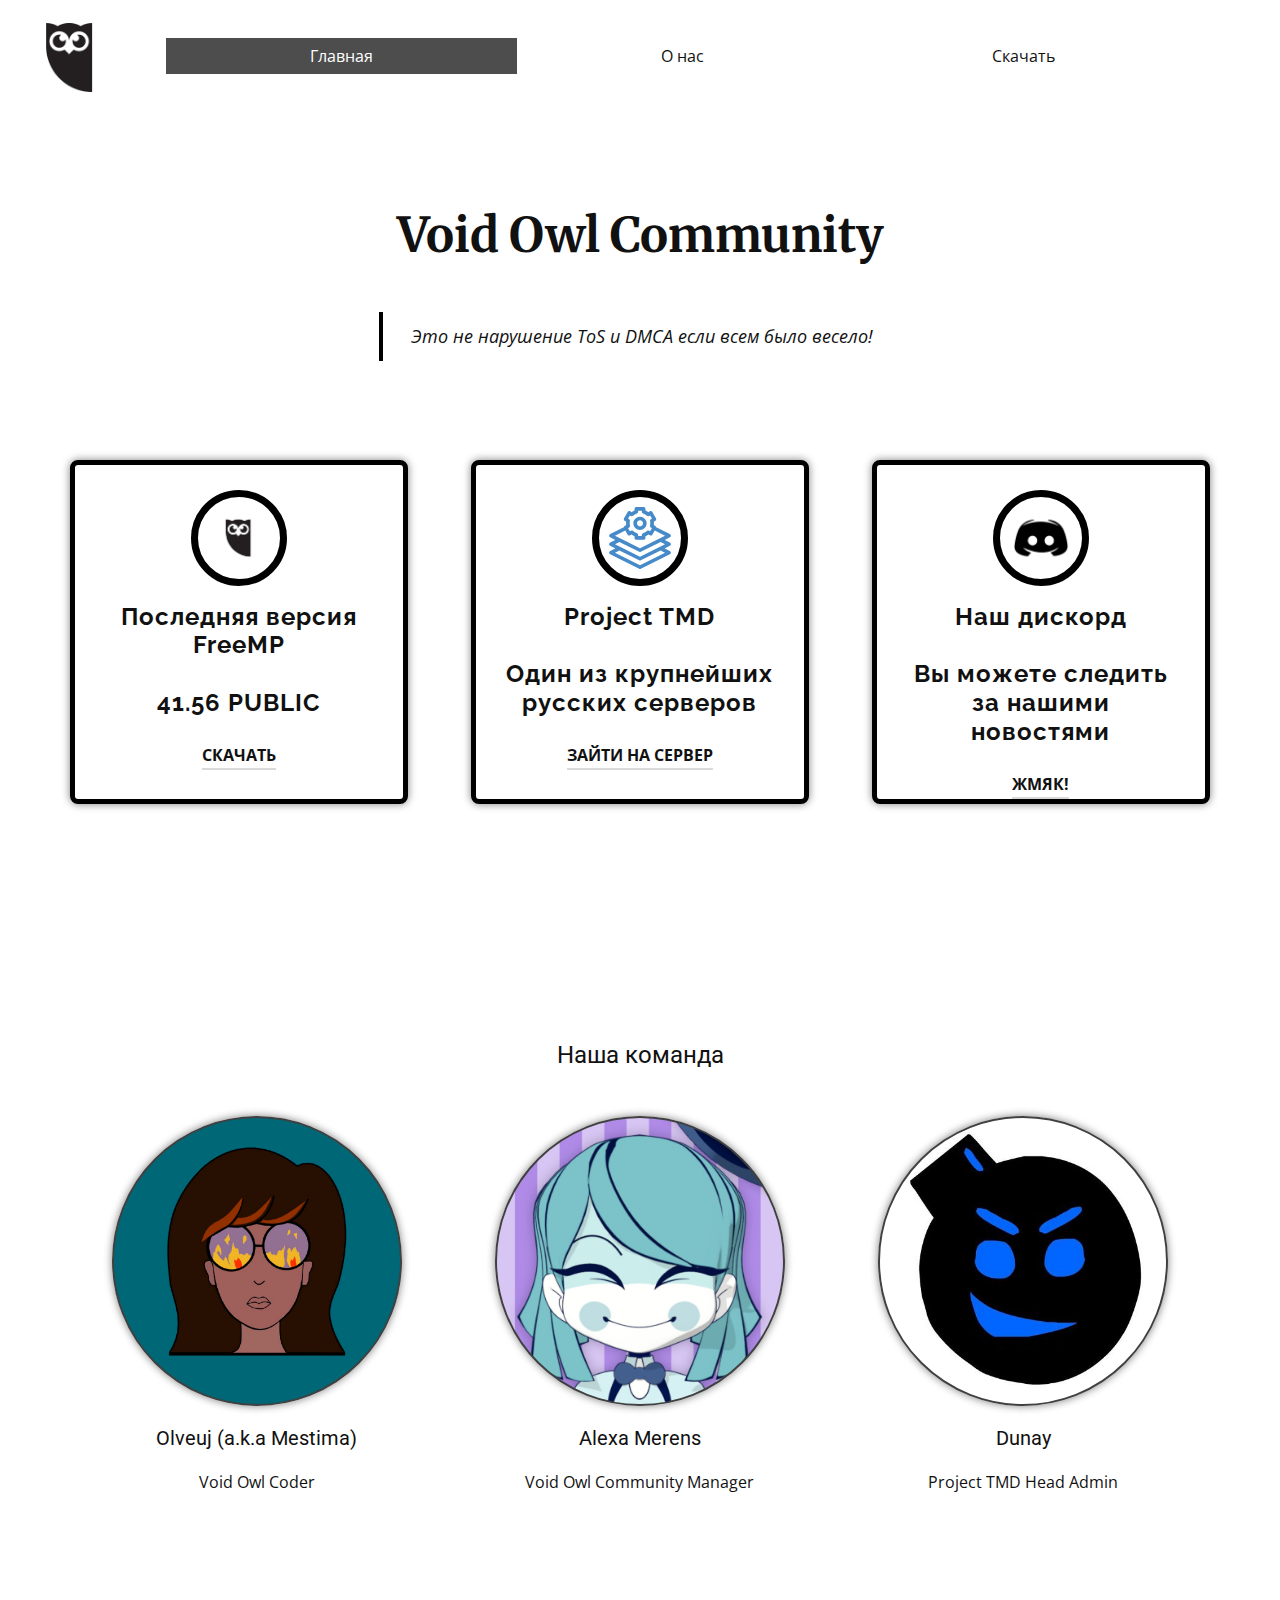
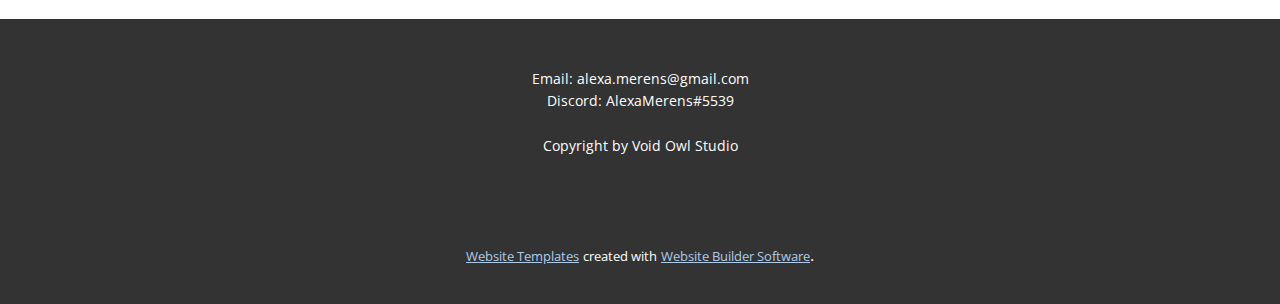
==== commit 4d743cf7: "nice ass" ====
--- a/index.html
+++ b/index.html
@@ -64,30 +64,30 @@
       </div></header>
     <section class="u-align-center u-clearfix u-section-1" id="carousel_4d6f">
       <div class="u-clearfix u-sheet u-valign-top u-sheet-1">
-        <h1 class="u-align-center u-custom-font u-font-merriweather u-text u-text-default u-text-1">&nbsp;Void Owl Community</h1>
-        <blockquote class="u-border-black u-text u-text-default u-text-2">Это не нарушение ToS и DMCA если всем было весело!</blockquote>
+        <h1 class="u-align-center u-custom-font u-font-merriweather u-text u-text-default u-text-1">Void Owl Community</h1>
+        <blockquote class="u-border-black u-text u-text-2">Это не нарушение ToS и DMCA если всем было весело!</blockquote>
         <div class="u-expanded-width u-layout-grid u-list u-list-1">
           <div class="u-repeater u-repeater-1">
             <div class="u-align-center u-border-5 u-border-black u-container-style u-list-item u-radius-8 u-repeater-item u-shape-round u-white u-list-item-1">
-              <div class="u-container-layout u-similar-container u-container-layout-1"><span class="u-file-icon u-icon u-icon-rounded u-radius-10 u-spacing-18 u-white u-icon-1"><img src="images/voidowl_icon.png" alt=""></span>
-                <h5 class="u-custom-font u-font-raleway u-text u-text-3">Последняя версия FreeMP<br>
+              <div class="u-container-layout u-similar-container u-container-layout-1"><span class="u-border-7 u-border-black u-file-icon u-icon u-icon-circle u-spacing-10 u-text-palette-1-base u-icon-1"><img src="images/5b48fbe6b4d417043953ed22710aecab.png" alt=""></span>
+                <h5 class="u-custom-font u-font-raleway u-hover-feature u-text u-text-3">Последняя версия FreeMP<br>
                   <br>41.56 PUBLIC
                 </h5>
                 <a href="Скачать.html" data-page-id="869205563" class="u-active-none u-border-2 u-border-active-black u-border-grey-15 u-border-hover-black u-btn u-button-style u-hover-none u-none u-text-body-color u-text-hover-palette-1-base u-btn-1">СКАЧАТЬ</a>
               </div>
             </div>
             <div class="u-align-center u-border-5 u-border-black u-container-style u-list-item u-radius-8 u-repeater-item u-shape-round u-white u-list-item-2">
-              <div class="u-container-layout u-similar-container u-container-layout-2"><span class="u-icon u-icon-rounded u-radius-10 u-spacing-18 u-white u-icon-2"><svg class="u-svg-link" preserveAspectRatio="xMidYMin slice" viewBox="0 0 512 512" style=""><use xmlns:xlink="http://www.w3.org/1999/xlink" xlink:href="#svg-da38"></use></svg><svg class="u-svg-content" viewBox="0 0 512 512" id="svg-da38"><g><path d="m511 307c0-5.682-3.21-10.876-8.292-13.416l-43.168-21.584 43.168-21.584c5.082-2.54 8.292-7.734 8.292-13.416s-3.21-10.876-8.292-13.416l-112.921-56.46c-.575-4.484-3.146-8.659-7.364-11.094l-12.3-7.102c.583-4.672.877-9.328.877-13.928s-.294-9.256-.877-13.928l12.3-7.102c7.175-4.143 9.633-13.316 5.49-20.49l-30-51.961c-4.143-7.175-13.316-9.634-20.49-5.49l-12.353 7.131c-7.489-5.679-15.536-10.359-24.07-14v-14.16c0-8.284-6.716-15-15-15h-60c-8.284 0-15 6.716-15 15v14.16c-8.534 3.641-16.581 8.321-24.07 14l-12.353-7.131c-7.177-4.144-16.349-1.684-20.49 5.49l-30 51.961c-4.143 7.174-1.685 16.348 5.49 20.49l12.3 7.102c-.583 4.672-.877 9.328-.877 13.928s.294 9.256.877 13.928l-12.3 7.102c-4.217 2.435-6.789 6.611-7.364 11.094l-112.921 56.46c-5.082 2.54-8.292 7.734-8.292 13.416s3.21 10.876 8.292 13.416l43.168 21.584-43.168 21.584c-5.082 2.54-8.292 7.734-8.292 13.416s3.21 10.876 8.292 13.416l43.168 21.584-43.168 21.584c-5.082 2.54-8.292 7.734-8.292 13.416s3.21 10.876 8.292 13.416l240 120c2.111 1.056 4.409 1.584 6.708 1.584s4.597-.528 6.708-1.584l240-120c5.082-2.54 8.292-7.734 8.292-13.416s-3.21-10.876-8.292-13.416l-43.168-21.584 43.168-21.584c5.082-2.54 8.292-7.734 8.292-13.416zm-337.928-153.552c-1.375-6.209-2.072-12.416-2.072-18.448s.697-12.239 2.072-18.448c1.416-6.391-1.476-12.962-7.145-16.234l-8.36-4.827 15-25.98 8.422 4.861c5.674 3.275 12.814 2.49 17.641-1.938 9.372-8.598 20.093-14.832 31.865-18.53 6.252-1.965 10.505-7.758 10.505-14.311v-9.593h30v9.593c0 6.553 4.253 12.347 10.505 14.311 11.772 3.698 22.493 9.933 31.865 18.53 4.826 4.428 11.967 5.213 17.641 1.938l8.422-4.861 15 25.98-8.36 4.827c-5.669 3.272-8.561 9.844-7.145 16.234 1.375 6.209 2.072 12.416 2.072 18.448s-.697 12.239-2.072 18.448c-1.416 6.391 1.476 12.962 7.145 16.234l8.36 4.827-15 25.98-8.422-4.862c-5.674-3.275-12.816-2.49-17.641 1.938-9.371 8.598-20.092 14.833-31.865 18.531-6.252 1.964-10.505 7.758-10.505 14.311v9.593h-30v-9.593c0-6.553-4.253-12.347-10.505-14.311-11.773-3.698-22.494-9.934-31.865-18.531-4.825-4.428-11.967-5.214-17.641-1.938l-8.422 4.862-15-25.98 8.36-4.827c5.67-3.272 8.561-9.843 7.145-16.234zm-123.531 83.552 84.943-42.472 19.603 33.952c4.143 7.176 13.317 9.634 20.49 5.49l12.353-7.132c7.489 5.68 15.536 10.359 24.07 14.001v14.161c0 8.284 6.716 15 15 15h60c8.284 0 15-6.716 15-15v-14.16c8.534-3.642 16.581-8.321 24.07-14.001l12.353 7.132c7.173 4.143 16.348 1.684 20.49-5.49l19.603-33.952 84.943 42.471-206.459 103.229zm412.918 140-206.459 103.229-206.459-103.229 36.459-18.23 163.292 81.646c2.111 1.056 4.409 1.584 6.708 1.584s4.597-.528 6.708-1.584l163.292-81.646zm-206.459 33.229-206.459-103.229 36.459-18.23 163.292 81.646c2.111 1.056 4.409 1.584 6.708 1.584s4.597-.528 6.708-1.584l163.292-81.646 36.459 18.23z"></path><path d="m256 190c30.327 0 55-24.673 55-55s-24.673-55-55-55-55 24.673-55 55 24.673 55 55 55zm0-80c13.785 0 25 11.215 25 25s-11.215 25-25 25-25-11.215-25-25 11.215-25 25-25z"></path>
+              <div class="u-container-layout u-similar-container u-container-layout-2"><span class="u-border-7 u-border-black u-icon u-icon-circle u-spacing-10 u-text-palette-1-base u-icon-2"><svg class="u-svg-link" preserveAspectRatio="xMidYMin slice" viewBox="0 0 512 512" style=""><use xmlns:xlink="http://www.w3.org/1999/xlink" xlink:href="#svg-da38"></use></svg><svg class="u-svg-content" viewBox="0 0 512 512" id="svg-da38"><g><path d="m511 307c0-5.682-3.21-10.876-8.292-13.416l-43.168-21.584 43.168-21.584c5.082-2.54 8.292-7.734 8.292-13.416s-3.21-10.876-8.292-13.416l-112.921-56.46c-.575-4.484-3.146-8.659-7.364-11.094l-12.3-7.102c.583-4.672.877-9.328.877-13.928s-.294-9.256-.877-13.928l12.3-7.102c7.175-4.143 9.633-13.316 5.49-20.49l-30-51.961c-4.143-7.175-13.316-9.634-20.49-5.49l-12.353 7.131c-7.489-5.679-15.536-10.359-24.07-14v-14.16c0-8.284-6.716-15-15-15h-60c-8.284 0-15 6.716-15 15v14.16c-8.534 3.641-16.581 8.321-24.07 14l-12.353-7.131c-7.177-4.144-16.349-1.684-20.49 5.49l-30 51.961c-4.143 7.174-1.685 16.348 5.49 20.49l12.3 7.102c-.583 4.672-.877 9.328-.877 13.928s.294 9.256.877 13.928l-12.3 7.102c-4.217 2.435-6.789 6.611-7.364 11.094l-112.921 56.46c-5.082 2.54-8.292 7.734-8.292 13.416s3.21 10.876 8.292 13.416l43.168 21.584-43.168 21.584c-5.082 2.54-8.292 7.734-8.292 13.416s3.21 10.876 8.292 13.416l43.168 21.584-43.168 21.584c-5.082 2.54-8.292 7.734-8.292 13.416s3.21 10.876 8.292 13.416l240 120c2.111 1.056 4.409 1.584 6.708 1.584s4.597-.528 6.708-1.584l240-120c5.082-2.54 8.292-7.734 8.292-13.416s-3.21-10.876-8.292-13.416l-43.168-21.584 43.168-21.584c5.082-2.54 8.292-7.734 8.292-13.416zm-337.928-153.552c-1.375-6.209-2.072-12.416-2.072-18.448s.697-12.239 2.072-18.448c1.416-6.391-1.476-12.962-7.145-16.234l-8.36-4.827 15-25.98 8.422 4.861c5.674 3.275 12.814 2.49 17.641-1.938 9.372-8.598 20.093-14.832 31.865-18.53 6.252-1.965 10.505-7.758 10.505-14.311v-9.593h30v9.593c0 6.553 4.253 12.347 10.505 14.311 11.772 3.698 22.493 9.933 31.865 18.53 4.826 4.428 11.967 5.213 17.641 1.938l8.422-4.861 15 25.98-8.36 4.827c-5.669 3.272-8.561 9.844-7.145 16.234 1.375 6.209 2.072 12.416 2.072 18.448s-.697 12.239-2.072 18.448c-1.416 6.391 1.476 12.962 7.145 16.234l8.36 4.827-15 25.98-8.422-4.862c-5.674-3.275-12.816-2.49-17.641 1.938-9.371 8.598-20.092 14.833-31.865 18.531-6.252 1.964-10.505 7.758-10.505 14.311v9.593h-30v-9.593c0-6.553-4.253-12.347-10.505-14.311-11.773-3.698-22.494-9.934-31.865-18.531-4.825-4.428-11.967-5.214-17.641-1.938l-8.422 4.862-15-25.98 8.36-4.827c5.67-3.272 8.561-9.843 7.145-16.234zm-123.531 83.552 84.943-42.472 19.603 33.952c4.143 7.176 13.317 9.634 20.49 5.49l12.353-7.132c7.489 5.68 15.536 10.359 24.07 14.001v14.161c0 8.284 6.716 15 15 15h60c8.284 0 15-6.716 15-15v-14.16c8.534-3.642 16.581-8.321 24.07-14.001l12.353 7.132c7.173 4.143 16.348 1.684 20.49-5.49l19.603-33.952 84.943 42.471-206.459 103.229zm412.918 140-206.459 103.229-206.459-103.229 36.459-18.23 163.292 81.646c2.111 1.056 4.409 1.584 6.708 1.584s4.597-.528 6.708-1.584l163.292-81.646zm-206.459 33.229-206.459-103.229 36.459-18.23 163.292 81.646c2.111 1.056 4.409 1.584 6.708 1.584s4.597-.528 6.708-1.584l163.292-81.646 36.459 18.23z"></path><path d="m256 190c30.327 0 55-24.673 55-55s-24.673-55-55-55-55 24.673-55 55 24.673 55 55 55zm0-80c13.785 0 25 11.215 25 25s-11.215 25-25 25-25-11.215-25-25 11.215-25 25-25z"></path>
 </g></svg></span>
-                <h5 class="u-custom-font u-font-raleway u-text u-text-4">Project TMD<br>
+                <h5 class="u-custom-font u-font-raleway u-hover-feature u-text u-text-4">Project TMD<br>
                   <br>Один из крупнейших русских серверов
                 </h5>
                 <a href="https://discord.gg/38AQmqJTaA" class="u-active-none u-border-2 u-border-active-black u-border-grey-15 u-border-hover-black u-btn u-button-style u-hover-none u-none u-text-body-color u-text-hover-palette-1-base u-btn-2" target="_blank">Зайти на сервер</a>
               </div>
             </div>
             <div class="u-align-center u-border-5 u-border-black u-container-style u-list-item u-radius-8 u-repeater-item u-shape-round u-white u-list-item-3">
-              <div class="u-container-layout u-similar-container u-container-layout-3"><span class="u-file-icon u-icon u-icon-rounded u-radius-10 u-spacing-18 u-white u-icon-3"><img src="images/discord-icon-new-2021-logo-09772BF096-seeklogo.com.png" alt=""></span>
-                <h5 class="u-custom-font u-font-raleway u-text u-text-5">Наш дискорд<br>
+              <div class="u-container-layout u-similar-container u-container-layout-3"><span class="u-border-7 u-border-black u-file-icon u-icon u-icon-circle u-spacing-10 u-text-palette-1-base u-icon-3"><img src="images/discord.png" alt=""></span>
+                <h5 class="u-custom-font u-font-raleway u-hover-feature u-text u-text-5">Наш дискорд<br>
                   <br>Вы можете следить за нашими новостями
                 </h5>
                 <a href="https://discord.gg/qxhDJqJvKC" class="u-active-none u-border-2 u-border-active-black u-border-grey-15 u-border-hover-black u-btn u-button-style u-hover-none u-none u-text-body-color u-text-hover-palette-1-base u-btn-3" target="_blank">Жмяк!</a>
@@ -96,6 +96,9 @@
           </div>
         </div>
       </div>
+      
+      
+      
     </section>
     <section class="skrollable u-clearfix u-section-2" id="sec-15c3">
       <div class="u-clearfix u-sheet u-sheet-1">
--- a/nicepage.css
+++ b/nicepage.css
@@ -20675,12 +20675,12 @@
 .u-container-layout.u-color-1-dark-3:before,
 .u-table-alt-color-1-dark-3 tr:nth-child(even) {
   color: #ffffff;
-  background-color: #332929;
+  background-color: #292e33;
 }
 .u-button-style.u-color-1-dark-3,
 .u-button-style.u-color-1-dark-3[class*="u-border-"] {
   color: #ffffff !important;
-  background-color: #332929 !important;
+  background-color: #292e33 !important;
 }
 .u-button-style.u-color-1-dark-3:hover,
 .u-button-style.u-color-1-dark-3[class*="u-border-"]:hover,
@@ -20693,7 +20693,7 @@
 li.active > .u-button-style.u-button-style.u-color-1-dark-3,
 li.active > .u-button-style.u-button-style.u-color-1-dark-3[class*="u-border-"] {
   color: #ffffff !important;
-  background-color: #2e2525 !important;
+  background-color: #25292e !important;
 }
 .u-hover-color-1-dark-3:hover,
 .u-hover-color-1-dark-3[class*="u-border-"]:hover,
@@ -20716,10 +20716,10 @@
 li.active > a.u-button-style.u-button-style.u-active-color-1-dark-3,
 li.active > a.u-button-style.u-button-style.u-active-color-1-dark-3[class*="u-border-"] {
   color: #ffffff !important;
-  background-color: #332929 !important;
+  background-color: #292e33 !important;
 }
 a.u-link.u-hover-color-1-dark-3:hover {
-  color: #332929 !important;
+  color: #292e33 !important;
 }
 .u-color-1-dark-2,
 .u-body.u-color-1-dark-2,
@@ -20727,12 +20727,12 @@
 .u-container-layout.u-color-1-dark-2:before,
 .u-table-alt-color-1-dark-2 tr:nth-child(even) {
   color: #ffffff;
-  background-color: #6b4748;
+  background-color: #425465;
 }
 .u-button-style.u-color-1-dark-2,
 .u-button-style.u-color-1-dark-2[class*="u-border-"] {
   color: #ffffff !important;
-  background-color: #6b4748 !important;
+  background-color: #425465 !important;
 }
 .u-button-style.u-color-1-dark-2:hover,
 .u-button-style.u-color-1-dark-2[class*="u-border-"]:hover,
@@ -20745,7 +20745,7 @@
 li.active > .u-button-style.u-button-style.u-color-1-dark-2,
 li.active > .u-button-style.u-button-style.u-color-1-dark-2[class*="u-border-"] {
   color: #ffffff !important;
-  background-color: #604041 !important;
+  background-color: #3b4c5b !important;
 }
 .u-hover-color-1-dark-2:hover,
 .u-hover-color-1-dark-2[class*="u-border-"]:hover,
@@ -20768,10 +20768,10 @@
 li.active > a.u-button-style.u-button-style.u-active-color-1-dark-2,
 li.active > a.u-button-style.u-button-style.u-active-color-1-dark-2[class*="u-border-"] {
   color: #ffffff !important;
-  background-color: #6b4748 !important;
+  background-color: #425465 !important;
 }
 a.u-link.u-hover-color-1-dark-2:hover {
-  color: #6b4748 !important;
+  color: #425465 !important;
 }
 .u-color-1-dark-1,
 .u-body.u-color-1-dark-1,
@@ -20779,12 +20779,12 @@
 .u-container-layout.u-color-1-dark-1:before,
 .u-table-alt-color-1-dark-1 tr:nth-child(even) {
   color: #ffffff;
-  background-color: #a35559;
+  background-color: #4c7397;
 }
 .u-button-style.u-color-1-dark-1,
 .u-button-style.u-color-1-dark-1[class*="u-border-"] {
   color: #ffffff !important;
-  background-color: #a35559 !important;
+  background-color: #4c7397 !important;
 }
 .u-button-style.u-color-1-dark-1:hover,
 .u-button-style.u-color-1-dark-1[class*="u-border-"]:hover,
@@ -20797,7 +20797,7 @@
 li.active > .u-button-style.u-button-style.u-color-1-dark-1,
 li.active > .u-button-style.u-button-style.u-color-1-dark-1[class*="u-border-"] {
   color: #ffffff !important;
-  background-color: #934c50 !important;
+  background-color: #446888 !important;
 }
 .u-hover-color-1-dark-1:hover,
 .u-hover-color-1-dark-1[class*="u-border-"]:hover,
@@ -20820,10 +20820,10 @@
 li.active > a.u-button-style.u-button-style.u-active-color-1-dark-1,
 li.active > a.u-button-style.u-button-style.u-active-color-1-dark-1[class*="u-border-"] {
   color: #ffffff !important;
-  background-color: #a35559 !important;
+  background-color: #4c7397 !important;
 }
 a.u-link.u-hover-color-1-dark-1:hover {
-  color: #a35559 !important;
+  color: #4c7397 !important;
 }
 .u-color-1,
 .u-body.u-color-1,
@@ -20831,12 +20831,12 @@
 .u-container-layout.u-color-1:before,
 .u-table-alt-color-1 tr:nth-child(even) {
   color: #ffffff;
-  background-color: #db545a;
+  background-color: #478ac9;
 }
 .u-button-style.u-color-1,
 .u-button-style.u-color-1[class*="u-border-"] {
   color: #ffffff !important;
-  background-color: #db545a !important;
+  background-color: #478ac9 !important;
 }
 .u-button-style.u-color-1:hover,
 .u-button-style.u-color-1[class*="u-border-"]:hover,
@@ -20849,7 +20849,7 @@
 li.active > .u-button-style.u-button-style.u-color-1,
 li.active > .u-button-style.u-button-style.u-color-1[class*="u-border-"] {
   color: #ffffff !important;
-  background-color: #d63b42 !important;
+  background-color: #387cbd !important;
 }
 .u-hover-color-1:hover,
 .u-hover-color-1[class*="u-border-"]:hover,
@@ -20872,10 +20872,10 @@
 li.active > a.u-button-style.u-button-style.u-active-color-1,
 li.active > a.u-button-style.u-button-style.u-active-color-1[class*="u-border-"] {
   color: #ffffff !important;
-  background-color: #db545a !important;
+  background-color: #478ac9 !important;
 }
 a.u-link.u-hover-color-1:hover {
-  color: #db545a !important;
+  color: #478ac9 !important;
 }
 .u-color-1-light-1,
 .u-body.u-color-1-light-1,
@@ -20883,12 +20883,12 @@
 .u-container-layout.u-color-1-light-1:before,
 .u-table-alt-color-1-light-1 tr:nth-child(even) {
   color: #ffffff;
-  background-color: #e68387;
+  background-color: #77aad9;
 }
 .u-button-style.u-color-1-light-1,
 .u-button-style.u-color-1-light-1[class*="u-border-"] {
   color: #ffffff !important;
-  background-color: #e68387 !important;
+  background-color: #77aad9 !important;
 }
 .u-button-style.u-color-1-light-1:hover,
 .u-button-style.u-color-1-light-1[class*="u-border-"]:hover,
@@ -20901,7 +20901,7 @@
 li.active > .u-button-style.u-button-style.u-color-1-light-1,
 li.active > .u-button-style.u-button-style.u-color-1-light-1[class*="u-border-"] {
   color: #ffffff !important;
-  background-color: #e0656a !important;
+  background-color: #5d9ad2 !important;
 }
 .u-hover-color-1-light-1:hover,
 .u-hover-color-1-light-1[class*="u-border-"]:hover,
@@ -20924,10 +20924,10 @@
 li.active > a.u-button-style.u-button-style.u-active-color-1-light-1,
 li.active > a.u-button-style.u-button-style.u-active-color-1-light-1[class*="u-border-"] {
   color: #ffffff !important;
-  background-color: #e68387 !important;
+  background-color: #77aad9 !important;
 }
 a.u-link.u-hover-color-1-light-1:hover {
-  color: #e68387 !important;
+  color: #77aad9 !important;
 }
 .u-color-1-light-2,
 .u-body.u-color-1-light-2,
@@ -20935,12 +20935,12 @@
 .u-container-layout.u-color-1-light-2:before,
 .u-table-alt-color-1-light-2 tr:nth-child(even) {
   color: #111111;
-  background-color: #f1b5b8;
+  background-color: #adcce9;
 }
 .u-button-style.u-color-1-light-2,
 .u-button-style.u-color-1-light-2[class*="u-border-"] {
   color: #111111 !important;
-  background-color: #f1b5b8 !important;
+  background-color: #adcce9 !important;
 }
 .u-button-style.u-color-1-light-2:hover,
 .u-button-style.u-color-1-light-2[class*="u-border-"]:hover,
@@ -20953,7 +20953,7 @@
 li.active > .u-button-style.u-button-style.u-color-1-light-2,
 li.active > .u-button-style.u-button-style.u-color-1-light-2[class*="u-border-"] {
   color: #111111 !important;
-  background-color: #ea9296 !important;
+  background-color: #8db8e0 !important;
 }
 .u-hover-color-1-light-2:hover,
 .u-hover-color-1-light-2[class*="u-border-"]:hover,
@@ -20976,10 +20976,10 @@
 li.active > a.u-button-style.u-button-style.u-active-color-1-light-2,
 li.active > a.u-button-style.u-button-style.u-active-color-1-light-2[class*="u-border-"] {
   color: #111111 !important;
-  background-color: #f1b5b8 !important;
+  background-color: #adcce9 !important;
 }
 a.u-link.u-hover-color-1-light-2:hover {
-  color: #f1b5b8 !important;
+  color: #adcce9 !important;
 }
 .u-color-1-light-3,
 .u-body.u-color-1-light-3,
@@ -20987,12 +20987,12 @@
 .u-container-layout.u-color-1-light-3:before,
 .u-table-alt-color-1-light-3 tr:nth-child(even) {
   color: #111111;
-  background-color: #fbeced;
+  background-color: #e9f2fa;
 }
 .u-button-style.u-color-1-light-3,
 .u-button-style.u-color-1-light-3[class*="u-border-"] {
   color: #111111 !important;
-  background-color: #fbeced !important;
+  background-color: #e9f2fa !important;
 }
 .u-button-style.u-color-1-light-3:hover,
 .u-button-style.u-color-1-light-3[class*="u-border-"]:hover,
@@ -21005,7 +21005,7 @@
 li.active > .u-button-style.u-button-style.u-color-1-light-3,
 li.active > .u-button-style.u-button-style.u-color-1-light-3[class*="u-border-"] {
   color: #111111 !important;
-  background-color: #f3c4c7 !important;
+  background-color: #c2dbf1 !important;
 }
 .u-hover-color-1-light-3:hover,
 .u-hover-color-1-light-3[class*="u-border-"]:hover,
@@ -21028,10 +21028,10 @@
 li.active > a.u-button-style.u-button-style.u-active-color-1-light-3,
 li.active > a.u-button-style.u-button-style.u-active-color-1-light-3[class*="u-border-"] {
   color: #111111 !important;
-  background-color: #fbeced !important;
+  background-color: #e9f2fa !important;
 }
 a.u-link.u-hover-color-1-light-3:hover {
-  color: #fbeced !important;
+  color: #e9f2fa !important;
 }
 .u-color-1-base,
 .u-body.u-color-1-base,
@@ -21039,12 +21039,12 @@
 .u-container-layout.u-color-1-base:before,
 .u-table-alt-color-1-base tr:nth-child(even) {
   color: #ffffff;
-  background-color: #db545a;
+  background-color: #478ac9;
 }
 .u-button-style.u-color-1-base,
 .u-button-style.u-color-1-base[class*="u-border-"] {
   color: #ffffff !important;
-  background-color: #db545a !important;
+  background-color: #478ac9 !important;
 }
 .u-button-style.u-color-1-base:hover,
 .u-button-style.u-color-1-base[class*="u-border-"]:hover,
@@ -21057,7 +21057,7 @@
 li.active > .u-button-style.u-button-style.u-color-1-base,
 li.active > .u-button-style.u-button-style.u-color-1-base[class*="u-border-"] {
   color: #ffffff !important;
-  background-color: #d63b42 !important;
+  background-color: #387cbd !important;
 }
 .u-hover-color-1-base:hover,
 .u-hover-color-1-base[class*="u-border-"]:hover,
@@ -21080,10 +21080,10 @@
 li.active > a.u-button-style.u-button-style.u-active-color-1-base,
 li.active > a.u-button-style.u-button-style.u-active-color-1-base[class*="u-border-"] {
   color: #ffffff !important;
-  background-color: #db545a !important;
+  background-color: #478ac9 !important;
 }
 a.u-link.u-hover-color-1-base:hover {
-  color: #db545a !important;
+  color: #478ac9 !important;
 }
 .u-color-2-dark-3,
 .u-body.u-color-2-dark-3,
@@ -21091,12 +21091,12 @@
 .u-container-layout.u-color-2-dark-3:before,
 .u-table-alt-color-2-dark-3 tr:nth-child(even) {
   color: #ffffff;
-  background-color: #333129;
+  background-color: #332929;
 }
 .u-button-style.u-color-2-dark-3,
 .u-button-style.u-color-2-dark-3[class*="u-border-"] {
   color: #ffffff !important;
-  background-color: #333129 !important;
+  background-color: #332929 !important;
 }
 .u-button-style.u-color-2-dark-3:hover,
 .u-button-style.u-color-2-dark-3[class*="u-border-"]:hover,
@@ -21109,7 +21109,7 @@
 li.active > .u-button-style.u-button-style.u-color-2-dark-3,
 li.active > .u-button-style.u-button-style.u-color-2-dark-3[class*="u-border-"] {
   color: #ffffff !important;
-  background-color: #2e2c25 !important;
+  background-color: #2e2525 !important;
 }
 .u-hover-color-2-dark-3:hover,
 .u-hover-color-2-dark-3[class*="u-border-"]:hover,
@@ -21132,10 +21132,10 @@
 li.active > a.u-button-style.u-button-style.u-active-color-2-dark-3,
 li.active > a.u-button-style.u-button-style.u-active-color-2-dark-3[class*="u-border-"] {
   color: #ffffff !important;
-  background-color: #333129 !important;
+  background-color: #332929 !important;
 }
 a.u-link.u-hover-color-2-dark-3:hover {
-  color: #333129 !important;
+  color: #332929 !important;
 }
 .u-color-2-dark-2,
 .u-body.u-color-2-dark-2,
@@ -21143,12 +21143,12 @@
 .u-container-layout.u-color-2-dark-2:before,
 .u-table-alt-color-2-dark-2 tr:nth-child(even) {
   color: #ffffff;
-  background-color: #72683f;
+  background-color: #6b4748;
 }
 .u-button-style.u-color-2-dark-2,
 .u-button-style.u-color-2-dark-2[class*="u-border-"] {
   color: #ffffff !important;
-  background-color: #72683f !important;
+  background-color: #6b4748 !important;
 }
 .u-button-style.u-color-2-dark-2:hover,
 .u-button-style.u-color-2-dark-2[class*="u-border-"]:hover,
@@ -21161,7 +21161,7 @@
 li.active > .u-button-style.u-button-style.u-color-2-dark-2,
 li.active > .u-button-style.u-button-style.u-color-2-dark-2[class*="u-border-"] {
   color: #ffffff !important;
-  background-color: #675e39 !important;
+  background-color: #604041 !important;
 }
 .u-hover-color-2-dark-2:hover,
 .u-hover-color-2-dark-2[class*="u-border-"]:hover,
@@ -21184,10 +21184,10 @@
 li.active > a.u-button-style.u-button-style.u-active-color-2-dark-2,
 li.active > a.u-button-style.u-button-style.u-active-color-2-dark-2[class*="u-border-"] {
   color: #ffffff !important;
-  background-color: #72683f !important;
+  background-color: #6b4748 !important;
 }
 a.u-link.u-hover-color-2-dark-2:hover {
-  color: #72683f !important;
+  color: #6b4748 !important;
 }
 .u-color-2-dark-1,
 .u-body.u-color-2-dark-1,
@@ -21195,12 +21195,12 @@
 .u-container-layout.u-color-2-dark-1:before,
 .u-table-alt-color-2-dark-1 tr:nth-child(even) {
   color: #ffffff;
-  background-color: #b29a36;
+  background-color: #a35559;
 }
 .u-button-style.u-color-2-dark-1,
 .u-button-style.u-color-2-dark-1[class*="u-border-"] {
   color: #ffffff !important;
-  background-color: #b29a36 !important;
+  background-color: #a35559 !important;
 }
 .u-button-style.u-color-2-dark-1:hover,
 .u-button-style.u-color-2-dark-1[class*="u-border-"]:hover,
@@ -21213,7 +21213,7 @@
 li.active > .u-button-style.u-button-style.u-color-2-dark-1,
 li.active > .u-button-style.u-button-style.u-color-2-dark-1[class*="u-border-"] {
   color: #ffffff !important;
-  background-color: #a08b31 !important;
+  background-color: #934c50 !important;
 }
 .u-hover-color-2-dark-1:hover,
 .u-hover-color-2-dark-1[class*="u-border-"]:hover,
@@ -21236,23 +21236,23 @@
 li.active > a.u-button-style.u-button-style.u-active-color-2-dark-1,
 li.active > a.u-button-style.u-button-style.u-active-color-2-dark-1[class*="u-border-"] {
   color: #ffffff !important;
-  background-color: #b29a36 !important;
+  background-color: #a35559 !important;
 }
 a.u-link.u-hover-color-2-dark-1:hover {
-  color: #b29a36 !important;
+  color: #a35559 !important;
 }
 .u-color-2,
 .u-body.u-color-2,
 .u-container-style.u-color-2:before,
 .u-container-layout.u-color-2:before,
 .u-table-alt-color-2 tr:nth-child(even) {
-  color: #111111;
-  background-color: #f1c50e;
+  color: #ffffff;
+  background-color: #db545a;
 }
 .u-button-style.u-color-2,
 .u-button-style.u-color-2[class*="u-border-"] {
-  color: #111111 !important;
-  background-color: #f1c50e !important;
+  color: #ffffff !important;
+  background-color: #db545a !important;
 }
 .u-button-style.u-color-2:hover,
 .u-button-style.u-color-2[class*="u-border-"]:hover,
@@ -21264,8 +21264,8 @@
 .u-button-style.u-button-style.u-color-2[class*="u-border-"].active,
 li.active > .u-button-style.u-button-style.u-color-2,
 li.active > .u-button-style.u-button-style.u-color-2[class*="u-border-"] {
-  color: #111111 !important;
-  background-color: #d9b10d !important;
+  color: #ffffff !important;
+  background-color: #d63b42 !important;
 }
 .u-hover-color-2:hover,
 .u-hover-color-2[class*="u-border-"]:hover,
@@ -21287,24 +21287,24 @@
 a.u-button-style.u-button-style.active > .u-active-color-2[class*="u-border-"],
 li.active > a.u-button-style.u-button-style.u-active-color-2,
 li.active > a.u-button-style.u-button-style.u-active-color-2[class*="u-border-"] {
-  color: #111111 !important;
-  background-color: #f1c50e !important;
+  color: #ffffff !important;
+  background-color: #db545a !important;
 }
 a.u-link.u-hover-color-2:hover {
-  color: #f1c50e !important;
+  color: #db545a !important;
 }
 .u-color-2-light-1,
 .u-body.u-color-2-light-1,
 .u-container-style.u-color-2-light-1:before,
 .u-container-layout.u-color-2-light-1:before,
 .u-table-alt-color-2-light-1 tr:nth-child(even) {
-  color: #111111;
-  background-color: #f5d654;
+  color: #ffffff;
+  background-color: #e68387;
 }
 .u-button-style.u-color-2-light-1,
 .u-button-style.u-color-2-light-1[class*="u-border-"] {
-  color: #111111 !important;
-  background-color: #f5d654 !important;
+  color: #ffffff !important;
+  background-color: #e68387 !important;
 }
 .u-button-style.u-color-2-light-1:hover,
 .u-button-style.u-color-2-light-1[class*="u-border-"]:hover,
@@ -21316,8 +21316,8 @@
 .u-button-style.u-button-style.u-color-2-light-1[class*="u-border-"].active,
 li.active > .u-button-style.u-button-style.u-color-2-light-1,
 li.active > .u-button-style.u-button-style.u-color-2-light-1[class*="u-border-"] {
-  color: #111111 !important;
-  background-color: #f3cf35 !important;
+  color: #ffffff !important;
+  background-color: #e0656a !important;
 }
 .u-hover-color-2-light-1:hover,
 .u-hover-color-2-light-1[class*="u-border-"]:hover,
@@ -21339,11 +21339,11 @@
 a.u-button-style.u-button-style.active > .u-active-color-2-light-1[class*="u-border-"],
 li.active > a.u-button-style.u-button-style.u-active-color-2-light-1,
 li.active > a.u-button-style.u-button-style.u-active-color-2-light-1[class*="u-border-"] {
-  color: #111111 !important;
-  background-color: #f5d654 !important;
+  color: #ffffff !important;
+  background-color: #e68387 !important;
 }
 a.u-link.u-hover-color-2-light-1:hover {
-  color: #f5d654 !important;
+  color: #e68387 !important;
 }
 .u-color-2-light-2,
 .u-body.u-color-2-light-2,
@@ -21351,12 +21351,12 @@
 .u-container-layout.u-color-2-light-2:before,
 .u-table-alt-color-2-light-2 tr:nth-child(even) {
   color: #111111;
-  background-color: #f9e79b;
+  background-color: #f1b5b8;
 }
 .u-button-style.u-color-2-light-2,
 .u-button-style.u-color-2-light-2[class*="u-border-"] {
   color: #111111 !important;
-  background-color: #f9e79b !important;
+  background-color: #f1b5b8 !important;
 }
 .u-button-style.u-color-2-light-2:hover,
 .u-button-style.u-color-2-light-2[class*="u-border-"]:hover,
@@ -21369,7 +21369,7 @@
 li.active > .u-button-style.u-button-style.u-color-2-light-2,
 li.active > .u-button-style.u-button-style.u-color-2-light-2[class*="u-border-"] {
   color: #111111 !important;
-  background-color: #f7de75 !important;
+  background-color: #ea9296 !important;
 }
 .u-hover-color-2-light-2:hover,
 .u-hover-color-2-light-2[class*="u-border-"]:hover,
@@ -21392,10 +21392,10 @@
 li.active > a.u-button-style.u-button-style.u-active-color-2-light-2,
 li.active > a.u-button-style.u-button-style.u-active-color-2-light-2[class*="u-border-"] {
   color: #111111 !important;
-  background-color: #f9e79b !important;
+  background-color: #f1b5b8 !important;
 }
 a.u-link.u-hover-color-2-light-2:hover {
-  color: #f9e79b !important;
+  color: #f1b5b8 !important;
 }
 .u-color-2-light-3,
 .u-body.u-color-2-light-3,
@@ -21403,12 +21403,12 @@
 .u-container-layout.u-color-2-light-3:before,
 .u-table-alt-color-2-light-3 tr:nth-child(even) {
   color: #111111;
-  background-color: #fef9e6;
+  background-color: #fbeced;
 }
 .u-button-style.u-color-2-light-3,
 .u-button-style.u-color-2-light-3[class*="u-border-"] {
   color: #111111 !important;
-  background-color: #fef9e6 !important;
+  background-color: #fbeced !important;
 }
 .u-button-style.u-color-2-light-3:hover,
 .u-button-style.u-color-2-light-3[class*="u-border-"]:hover,
@@ -21421,7 +21421,7 @@
 li.active > .u-button-style.u-button-style.u-color-2-light-3,
 li.active > .u-button-style.u-button-style.u-color-2-light-3[class*="u-border-"] {
   color: #111111 !important;
-  background-color: #fceeb7 !important;
+  background-color: #f3c4c7 !important;
 }
 .u-hover-color-2-light-3:hover,
 .u-hover-color-2-light-3[class*="u-border-"]:hover,
@@ -21444,23 +21444,23 @@
 li.active > a.u-button-style.u-button-style.u-active-color-2-light-3,
 li.active > a.u-button-style.u-button-style.u-active-color-2-light-3[class*="u-border-"] {
   color: #111111 !important;
-  background-color: #fef9e6 !important;
+  background-color: #fbeced !important;
 }
 a.u-link.u-hover-color-2-light-3:hover {
-  color: #fef9e6 !important;
+  color: #fbeced !important;
 }
 .u-color-2-base,
 .u-body.u-color-2-base,
 .u-container-style.u-color-2-base:before,
 .u-container-layout.u-color-2-base:before,
 .u-table-alt-color-2-base tr:nth-child(even) {
-  color: #111111;
-  background-color: #f1c50e;
+  color: #ffffff;
+  background-color: #db545a;
 }
 .u-button-style.u-color-2-base,
 .u-button-style.u-color-2-base[class*="u-border-"] {
-  color: #111111 !important;
-  background-color: #f1c50e !important;
+  color: #ffffff !important;
+  background-color: #db545a !important;
 }
 .u-button-style.u-color-2-base:hover,
 .u-button-style.u-color-2-base[class*="u-border-"]:hover,
@@ -21472,8 +21472,8 @@
 .u-button-style.u-button-style.u-color-2-base[class*="u-border-"].active,
 li.active > .u-button-style.u-button-style.u-color-2-base,
 li.active > .u-button-style.u-button-style.u-color-2-base[class*="u-border-"] {
-  color: #111111 !important;
-  background-color: #d9b10d !important;
+  color: #ffffff !important;
+  background-color: #d63b42 !important;
 }
 .u-hover-color-2-base:hover,
 .u-hover-color-2-base[class*="u-border-"]:hover,
@@ -21495,11 +21495,11 @@
 a.u-button-style.u-button-style.active > .u-active-color-2-base[class*="u-border-"],
 li.active > a.u-button-style.u-button-style.u-active-color-2-base,
 li.active > a.u-button-style.u-button-style.u-active-color-2-base[class*="u-border-"] {
-  color: #111111 !important;
-  background-color: #f1c50e !important;
+  color: #ffffff !important;
+  background-color: #db545a !important;
 }
 a.u-link.u-hover-color-2-base:hover {
-  color: #f1c50e !important;
+  color: #db545a !important;
 }
 .u-color-3-dark-3,
 .u-body.u-color-3-dark-3,
@@ -21507,12 +21507,12 @@
 .u-container-layout.u-color-3-dark-3:before,
 .u-table-alt-color-3-dark-3 tr:nth-child(even) {
   color: #ffffff;
-  background-color: #293332;
+  background-color: #333129;
 }
 .u-button-style.u-color-3-dark-3,
 .u-button-style.u-color-3-dark-3[class*="u-border-"] {
   color: #ffffff !important;
-  background-color: #293332 !important;
+  background-color: #333129 !important;
 }
 .u-button-style.u-color-3-dark-3:hover,
 .u-button-style.u-color-3-dark-3[class*="u-border-"]:hover,
@@ -21525,7 +21525,7 @@
 li.active > .u-button-style.u-button-style.u-color-3-dark-3,
 li.active > .u-button-style.u-button-style.u-color-3-dark-3[class*="u-border-"] {
   color: #ffffff !important;
-  background-color: #252e2d !important;
+  background-color: #2e2c25 !important;
 }
 .u-hover-color-3-dark-3:hover,
 .u-hover-color-3-dark-3[class*="u-border-"]:hover,
@@ -21548,10 +21548,10 @@
 li.active > a.u-button-style.u-button-style.u-active-color-3-dark-3,
 li.active > a.u-button-style.u-button-style.u-active-color-3-dark-3[class*="u-border-"] {
   color: #ffffff !important;
-  background-color: #293332 !important;
+  background-color: #333129 !important;
 }
 a.u-link.u-hover-color-3-dark-3:hover {
-  color: #293332 !important;
+  color: #333129 !important;
 }
 .u-color-3-dark-2,
 .u-body.u-color-3-dark-2,
@@ -21559,12 +21559,12 @@
 .u-container-layout.u-color-3-dark-2:before,
 .u-table-alt-color-3-dark-2 tr:nth-child(even) {
   color: #ffffff;
-  background-color: #41807c;
+  background-color: #72683f;
 }
 .u-button-style.u-color-3-dark-2,
 .u-button-style.u-color-3-dark-2[class*="u-border-"] {
   color: #ffffff !important;
-  background-color: #41807c !important;
+  background-color: #72683f !important;
 }
 .u-button-style.u-color-3-dark-2:hover,
 .u-button-style.u-color-3-dark-2[class*="u-border-"]:hover,
@@ -21577,7 +21577,7 @@
 li.active > .u-button-style.u-button-style.u-color-3-dark-2,
 li.active > .u-button-style.u-button-style.u-color-3-dark-2[class*="u-border-"] {
   color: #ffffff !important;
-  background-color: #3a7370 !important;
+  background-color: #675e39 !important;
 }
 .u-hover-color-3-dark-2:hover,
 .u-hover-color-3-dark-2[class*="u-border-"]:hover,
@@ -21600,10 +21600,10 @@
 li.active > a.u-button-style.u-button-style.u-active-color-3-dark-2,
 li.active > a.u-button-style.u-button-style.u-active-color-3-dark-2[class*="u-border-"] {
   color: #ffffff !important;
-  background-color: #41807c !important;
+  background-color: #72683f !important;
 }
 a.u-link.u-hover-color-3-dark-2:hover {
-  color: #41807c !important;
+  color: #72683f !important;
 }
 .u-color-3-dark-1,
 .u-body.u-color-3-dark-1,
@@ -21611,12 +21611,12 @@
 .u-container-layout.u-color-3-dark-1:before,
 .u-table-alt-color-3-dark-1 tr:nth-child(even) {
   color: #ffffff;
-  background-color: #2cccc4;
+  background-color: #b29a36;
 }
 .u-button-style.u-color-3-dark-1,
 .u-button-style.u-color-3-dark-1[class*="u-border-"] {
   color: #ffffff !important;
-  background-color: #2cccc4 !important;
+  background-color: #b29a36 !important;
 }
 .u-button-style.u-color-3-dark-1:hover,
 .u-button-style.u-color-3-dark-1[class*="u-border-"]:hover,
@@ -21629,7 +21629,7 @@
 li.active > .u-button-style.u-button-style.u-color-3-dark-1,
 li.active > .u-button-style.u-button-style.u-color-3-dark-1[class*="u-border-"] {
   color: #ffffff !important;
-  background-color: #28b8b0 !important;
+  background-color: #a08b31 !important;
 }
 .u-hover-color-3-dark-1:hover,
 .u-hover-color-3-dark-1[class*="u-border-"]:hover,
@@ -21652,10 +21652,10 @@
 li.active > a.u-button-style.u-button-style.u-active-color-3-dark-1,
 li.active > a.u-button-style.u-button-style.u-active-color-3-dark-1[class*="u-border-"] {
   color: #ffffff !important;
-  background-color: #2cccc4 !important;
+  background-color: #b29a36 !important;
 }
 a.u-link.u-hover-color-3-dark-1:hover {
-  color: #2cccc4 !important;
+  color: #b29a36 !important;
 }
 .u-color-3,
 .u-body.u-color-3,
@@ -21663,12 +21663,12 @@
 .u-container-layout.u-color-3:before,
 .u-table-alt-color-3 tr:nth-child(even) {
   color: #111111;
-  background-color: #3be8e0;
+  background-color: #f1c50e;
 }
 .u-button-style.u-color-3,
 .u-button-style.u-color-3[class*="u-border-"] {
   color: #111111 !important;
-  background-color: #3be8e0 !important;
+  background-color: #f1c50e !important;
 }
 .u-button-style.u-color-3:hover,
 .u-button-style.u-color-3[class*="u-border-"]:hover,
@@ -21681,7 +21681,7 @@
 li.active > .u-button-style.u-button-style.u-color-3,
 li.active > .u-button-style.u-button-style.u-color-3[class*="u-border-"] {
   color: #111111 !important;
-  background-color: #21e5dc !important;
+  background-color: #d9b10d !important;
 }
 .u-hover-color-3:hover,
 .u-hover-color-3[class*="u-border-"]:hover,
@@ -21704,10 +21704,10 @@
 li.active > a.u-button-style.u-button-style.u-active-color-3,
 li.active > a.u-button-style.u-button-style.u-active-color-3[class*="u-border-"] {
   color: #111111 !important;
-  background-color: #3be8e0 !important;
+  background-color: #f1c50e !important;
 }
 a.u-link.u-hover-color-3:hover {
-  color: #3be8e0 !important;
+  color: #f1c50e !important;
 }
 .u-color-3-light-1,
 .u-body.u-color-3-light-1,
@@ -21715,12 +21715,12 @@
 .u-container-layout.u-color-3-light-1:before,
 .u-table-alt-color-3-light-1 tr:nth-child(even) {
   color: #111111;
-  background-color: #72efe9;
+  background-color: #f5d654;
 }
 .u-button-style.u-color-3-light-1,
 .u-button-style.u-color-3-light-1[class*="u-border-"] {
   color: #111111 !important;
-  background-color: #72efe9 !important;
+  background-color: #f5d654 !important;
 }
 .u-button-style.u-color-3-light-1:hover,
 .u-button-style.u-color-3-light-1[class*="u-border-"]:hover,
@@ -21733,7 +21733,7 @@
 li.active > .u-button-style.u-button-style.u-color-3-light-1,
 li.active > .u-button-style.u-button-style.u-color-3-light-1[class*="u-border-"] {
   color: #111111 !important;
-  background-color: #52ebe4 !important;
+  background-color: #f3cf35 !important;
 }
 .u-hover-color-3-light-1:hover,
 .u-hover-color-3-light-1[class*="u-border-"]:hover,
@@ -21756,10 +21756,10 @@
 li.active > a.u-button-style.u-button-style.u-active-color-3-light-1,
 li.active > a.u-button-style.u-button-style.u-active-color-3-light-1[class*="u-border-"] {
   color: #111111 !important;
-  background-color: #72efe9 !important;
+  background-color: #f5d654 !important;
 }
 a.u-link.u-hover-color-3-light-1:hover {
-  color: #72efe9 !important;
+  color: #f5d654 !important;
 }
 .u-color-3-light-2,
 .u-body.u-color-3-light-2,
@@ -21767,12 +21767,12 @@
 .u-container-layout.u-color-3-light-2:before,
 .u-table-alt-color-3-light-2 tr:nth-child(even) {
   color: #111111;
-  background-color: #adf6f2;
+  background-color: #f9e79b;
 }
 .u-button-style.u-color-3-light-2,
 .u-button-style.u-color-3-light-2[class*="u-border-"] {
   color: #111111 !important;
-  background-color: #adf6f2 !important;
+  background-color: #f9e79b !important;
 }
 .u-button-style.u-color-3-light-2:hover,
 .u-button-style.u-color-3-light-2[class*="u-border-"]:hover,
@@ -21785,7 +21785,7 @@
 li.active > .u-button-style.u-button-style.u-color-3-light-2,
 li.active > .u-button-style.u-button-style.u-color-3-light-2[class*="u-border-"] {
   color: #111111 !important;
-  background-color: #87f2ec !important;
+  background-color: #f7de75 !important;
 }
 .u-hover-color-3-light-2:hover,
 .u-hover-color-3-light-2[class*="u-border-"]:hover,
@@ -21808,10 +21808,10 @@
 li.active > a.u-button-style.u-button-style.u-active-color-3-light-2,
 li.active > a.u-button-style.u-button-style.u-active-color-3-light-2[class*="u-border-"] {
   color: #111111 !important;
-  background-color: #adf6f2 !important;
+  background-color: #f9e79b !important;
 }
 a.u-link.u-hover-color-3-light-2:hover {
-  color: #adf6f2 !important;
+  color: #f9e79b !important;
 }
 .u-color-3-light-3,
 .u-body.u-color-3-light-3,
@@ -21819,12 +21819,12 @@
 .u-container-layout.u-color-3-light-3:before,
 .u-table-alt-color-3-light-3 tr:nth-child(even) {
   color: #111111;
-  background-color: #eafdfc;
+  background-color: #fef9e6;
 }
 .u-button-style.u-color-3-light-3,
 .u-button-style.u-color-3-light-3[class*="u-border-"] {
   color: #111111 !important;
-  background-color: #eafdfc !important;
+  background-color: #fef9e6 !important;
 }
 .u-button-style.u-color-3-light-3:hover,
 .u-button-style.u-color-3-light-3[class*="u-border-"]:hover,
@@ -21837,7 +21837,7 @@
 li.active > .u-button-style.u-button-style.u-color-3-light-3,
 li.active > .u-button-style.u-button-style.u-color-3-light-3[class*="u-border-"] {
   color: #111111 !important;
-  background-color: #bef9f6 !important;
+  background-color: #fceeb7 !important;
 }
 .u-hover-color-3-light-3:hover,
 .u-hover-color-3-light-3[class*="u-border-"]:hover,
@@ -21860,23 +21860,23 @@
 li.active > a.u-button-style.u-button-style.u-active-color-3-light-3,
 li.active > a.u-button-style.u-button-style.u-active-color-3-light-3[class*="u-border-"] {
   color: #111111 !important;
-  background-color: #eafdfc !important;
+  background-color: #fef9e6 !important;
 }
 a.u-link.u-hover-color-3-light-3:hover {
-  color: #eafdfc !important;
+  color: #fef9e6 !important;
 }
 .u-color-3-base,
 .u-body.u-color-3-base,
 .u-container-style.u-color-3-base:before,
 .u-container-layout.u-color-3-base:before,
 .u-table-alt-color-3-base tr:nth-child(even) {
-  color: #ffffff;
-  background-color: #2cccc4;
+  color: #111111;
+  background-color: #f1c50e;
 }
 .u-button-style.u-color-3-base,
 .u-button-style.u-color-3-base[class*="u-border-"] {
-  color: #ffffff !important;
-  background-color: #2cccc4 !important;
+  color: #111111 !important;
+  background-color: #f1c50e !important;
 }
 .u-button-style.u-color-3-base:hover,
 .u-button-style.u-color-3-base[class*="u-border-"]:hover,
@@ -21888,8 +21888,8 @@
 .u-button-style.u-button-style.u-color-3-base[class*="u-border-"].active,
 li.active > .u-button-style.u-button-style.u-color-3-base,
 li.active > .u-button-style.u-button-style.u-color-3-base[class*="u-border-"] {
-  color: #ffffff !important;
-  background-color: #28b8b0 !important;
+  color: #111111 !important;
+  background-color: #d9b10d !important;
 }
 .u-hover-color-3-base:hover,
 .u-hover-color-3-base[class*="u-border-"]:hover,
@@ -21911,11 +21911,11 @@
 a.u-button-style.u-button-style.active > .u-active-color-3-base[class*="u-border-"],
 li.active > a.u-button-style.u-button-style.u-active-color-3-base,
 li.active > a.u-button-style.u-button-style.u-active-color-3-base[class*="u-border-"] {
-  color: #ffffff !important;
-  background-color: #2cccc4 !important;
+  color: #111111 !important;
+  background-color: #f1c50e !important;
 }
 a.u-link.u-hover-color-3-base:hover {
-  color: #2cccc4 !important;
+  color: #f1c50e !important;
 }
 .u-color-4-dark-3,
 .u-body.u-color-4-dark-3,
@@ -21923,12 +21923,12 @@
 .u-container-layout.u-color-4-dark-3:before,
 .u-table-alt-color-4-dark-3 tr:nth-child(even) {
   color: #ffffff;
-  background-color: #292d33;
+  background-color: #293332;
 }
 .u-button-style.u-color-4-dark-3,
 .u-button-style.u-color-4-dark-3[class*="u-border-"] {
   color: #ffffff !important;
-  background-color: #292d33 !important;
+  background-color: #293332 !important;
 }
 .u-button-style.u-color-4-dark-3:hover,
 .u-button-style.u-color-4-dark-3[class*="u-border-"]:hover,
@@ -21941,7 +21941,7 @@
 li.active > .u-button-style.u-button-style.u-color-4-dark-3,
 li.active > .u-button-style.u-button-style.u-color-4-dark-3[class*="u-border-"] {
   color: #ffffff !important;
-  background-color: #25292e !important;
+  background-color: #252e2d !important;
 }
 .u-hover-color-4-dark-3:hover,
 .u-hover-color-4-dark-3[class*="u-border-"]:hover,
@@ -21964,10 +21964,10 @@
 li.active > a.u-button-style.u-button-style.u-active-color-4-dark-3,
 li.active > a.u-button-style.u-button-style.u-active-color-4-dark-3[class*="u-border-"] {
   color: #ffffff !important;
-  background-color: #292d33 !important;
+  background-color: #293332 !important;
 }
 a.u-link.u-hover-color-4-dark-3:hover {
-  color: #292d33 !important;
+  color: #293332 !important;
 }
 .u-color-4-dark-2,
 .u-body.u-color-4-dark-2,
@@ -21975,12 +21975,12 @@
 .u-container-layout.u-color-4-dark-2:before,
 .u-table-alt-color-4-dark-2 tr:nth-child(even) {
   color: #ffffff;
-  background-color: #555c66;
+  background-color: #41807c;
 }
 .u-button-style.u-color-4-dark-2,
 .u-button-style.u-color-4-dark-2[class*="u-border-"] {
   color: #ffffff !important;
-  background-color: #555c66 !important;
+  background-color: #41807c !important;
 }
 .u-button-style.u-color-4-dark-2:hover,
 .u-button-style.u-color-4-dark-2[class*="u-border-"]:hover,
@@ -21993,7 +21993,7 @@
 li.active > .u-button-style.u-button-style.u-color-4-dark-2,
 li.active > .u-button-style.u-button-style.u-color-4-dark-2[class*="u-border-"] {
   color: #ffffff !important;
-  background-color: #4d535c !important;
+  background-color: #3a7370 !important;
 }
 .u-hover-color-4-dark-2:hover,
 .u-hover-color-4-dark-2[class*="u-border-"]:hover,
@@ -22016,10 +22016,10 @@
 li.active > a.u-button-style.u-button-style.u-active-color-4-dark-2,
 li.active > a.u-button-style.u-button-style.u-active-color-4-dark-2[class*="u-border-"] {
   color: #ffffff !important;
-  background-color: #555c66 !important;
+  background-color: #41807c !important;
 }
 a.u-link.u-hover-color-4-dark-2:hover {
-  color: #555c66 !important;
+  color: #41807c !important;
 }
 .u-color-4-dark-1,
 .u-body.u-color-4-dark-1,
@@ -22027,12 +22027,12 @@
 .u-container-layout.u-color-4-dark-1:before,
 .u-table-alt-color-4-dark-1 tr:nth-child(even) {
   color: #ffffff;
-  background-color: #858e99;
+  background-color: #2cccc4;
 }
 .u-button-style.u-color-4-dark-1,
 .u-button-style.u-color-4-dark-1[class*="u-border-"] {
   color: #ffffff !important;
-  background-color: #858e99 !important;
+  background-color: #2cccc4 !important;
 }
 .u-button-style.u-color-4-dark-1:hover,
 .u-button-style.u-color-4-dark-1[class*="u-border-"]:hover,
@@ -22045,7 +22045,7 @@
 li.active > .u-button-style.u-button-style.u-color-4-dark-1,
 li.active > .u-button-style.u-button-style.u-color-4-dark-1[class*="u-border-"] {
   color: #ffffff !important;
-  background-color: #75808c !important;
+  background-color: #28b8b0 !important;
 }
 .u-hover-color-4-dark-1:hover,
 .u-hover-color-4-dark-1[class*="u-border-"]:hover,
@@ -22068,10 +22068,10 @@
 li.active > a.u-button-style.u-button-style.u-active-color-4-dark-1,
 li.active > a.u-button-style.u-button-style.u-active-color-4-dark-1[class*="u-border-"] {
   color: #ffffff !important;
-  background-color: #858e99 !important;
+  background-color: #2cccc4 !important;
 }
 a.u-link.u-hover-color-4-dark-1:hover {
-  color: #858e99 !important;
+  color: #2cccc4 !important;
 }
 .u-color-4,
 .u-body.u-color-4,
@@ -22079,12 +22079,12 @@
 .u-container-layout.u-color-4:before,
 .u-table-alt-color-4 tr:nth-child(even) {
   color: #111111;
-  background-color: #b9c1cc;
+  background-color: #3be8e0;
 }
 .u-button-style.u-color-4,
 .u-button-style.u-color-4[class*="u-border-"] {
   color: #111111 !important;
-  background-color: #b9c1cc !important;
+  background-color: #3be8e0 !important;
 }
 .u-button-style.u-color-4:hover,
 .u-button-style.u-color-4[class*="u-border-"]:hover,
@@ -22097,7 +22097,7 @@
 li.active > .u-button-style.u-button-style.u-color-4,
 li.active > .u-button-style.u-button-style.u-color-4[class*="u-border-"] {
   color: #111111 !important;
-  background-color: #a2adbc !important;
+  background-color: #21e5dc !important;
 }
 .u-hover-color-4:hover,
 .u-hover-color-4[class*="u-border-"]:hover,
@@ -22120,10 +22120,10 @@
 li.active > a.u-button-style.u-button-style.u-active-color-4,
 li.active > a.u-button-style.u-button-style.u-active-color-4[class*="u-border-"] {
   color: #111111 !important;
-  background-color: #b9c1cc !important;
+  background-color: #3be8e0 !important;
 }
 a.u-link.u-hover-color-4:hover {
-  color: #b9c1cc !important;
+  color: #3be8e0 !important;
 }
 .u-color-4-light-1,
 .u-body.u-color-4-light-1,
@@ -22131,12 +22131,12 @@
 .u-container-layout.u-color-4-light-1:before,
 .u-table-alt-color-4-light-1 tr:nth-child(even) {
   color: #111111;
-  background-color: #ccd3db;
+  background-color: #72efe9;
 }
 .u-button-style.u-color-4-light-1,
 .u-button-style.u-color-4-light-1[class*="u-border-"] {
   color: #111111 !important;
-  background-color: #ccd3db !important;
+  background-color: #72efe9 !important;
 }
 .u-button-style.u-color-4-light-1:hover,
 .u-button-style.u-color-4-light-1[class*="u-border-"]:hover,
@@ -22149,7 +22149,7 @@
 li.active > .u-button-style.u-button-style.u-color-4-light-1,
 li.active > .u-button-style.u-button-style.u-color-4-light-1[class*="u-border-"] {
   color: #111111 !important;
-  background-color: #b3bec9 !important;
+  background-color: #52ebe4 !important;
 }
 .u-hover-color-4-light-1:hover,
 .u-hover-color-4-light-1[class*="u-border-"]:hover,
@@ -22172,10 +22172,10 @@
 li.active > a.u-button-style.u-button-style.u-active-color-4-light-1,
 li.active > a.u-button-style.u-button-style.u-active-color-4-light-1[class*="u-border-"] {
   color: #111111 !important;
-  background-color: #ccd3db !important;
+  background-color: #72efe9 !important;
 }
 a.u-link.u-hover-color-4-light-1:hover {
-  color: #ccd3db !important;
+  color: #72efe9 !important;
 }
 .u-color-4-light-2,
 .u-body.u-color-4-light-2,
@@ -22183,12 +22183,12 @@
 .u-container-layout.u-color-4-light-2:before,
 .u-table-alt-color-4-light-2 tr:nth-child(even) {
   color: #111111;
-  background-color: #e0e5eb;
+  background-color: #adf6f2;
 }
 .u-button-style.u-color-4-light-2,
 .u-button-style.u-color-4-light-2[class*="u-border-"] {
   color: #111111 !important;
-  background-color: #e0e5eb !important;
+  background-color: #adf6f2 !important;
 }
 .u-button-style.u-color-4-light-2:hover,
 .u-button-style.u-color-4-light-2[class*="u-border-"]:hover,
@@ -22201,7 +22201,7 @@
 li.active > .u-button-style.u-button-style.u-color-4-light-2,
 li.active > .u-button-style.u-button-style.u-color-4-light-2[class*="u-border-"] {
   color: #111111 !important;
-  background-color: #c4ced9 !important;
+  background-color: #87f2ec !important;
 }
 .u-hover-color-4-light-2:hover,
 .u-hover-color-4-light-2[class*="u-border-"]:hover,
@@ -22224,10 +22224,10 @@
 li.active > a.u-button-style.u-button-style.u-active-color-4-light-2,
 li.active > a.u-button-style.u-button-style.u-active-color-4-light-2[class*="u-border-"] {
   color: #111111 !important;
-  background-color: #e0e5eb !important;
+  background-color: #adf6f2 !important;
 }
 a.u-link.u-hover-color-4-light-2:hover {
-  color: #e0e5eb !important;
+  color: #adf6f2 !important;
 }
 .u-color-4-light-3,
 .u-body.u-color-4-light-3,
@@ -22235,12 +22235,12 @@
 .u-container-layout.u-color-4-light-3:before,
 .u-table-alt-color-4-light-3 tr:nth-child(even) {
   color: #111111;
-  background-color: #f5f7fa;
+  background-color: #eafdfc;
 }
 .u-button-style.u-color-4-light-3,
 .u-button-style.u-color-4-light-3[class*="u-border-"] {
   color: #111111 !important;
-  background-color: #f5f7fa !important;
+  background-color: #eafdfc !important;
 }
 .u-button-style.u-color-4-light-3:hover,
 .u-button-style.u-color-4-light-3[class*="u-border-"]:hover,
@@ -22253,7 +22253,7 @@
 li.active > .u-button-style.u-button-style.u-color-4-light-3,
 li.active > .u-button-style.u-button-style.u-color-4-light-3[class*="u-border-"] {
   color: #111111 !important;
-  background-color: #d4dde9 !important;
+  background-color: #bef9f6 !important;
 }
 .u-hover-color-4-light-3:hover,
 .u-hover-color-4-light-3[class*="u-border-"]:hover,
@@ -22276,23 +22276,23 @@
 li.active > a.u-button-style.u-button-style.u-active-color-4-light-3,
 li.active > a.u-button-style.u-button-style.u-active-color-4-light-3[class*="u-border-"] {
   color: #111111 !important;
-  background-color: #f5f7fa !important;
+  background-color: #eafdfc !important;
 }
 a.u-link.u-hover-color-4-light-3:hover {
-  color: #f5f7fa !important;
+  color: #eafdfc !important;
 }
 .u-color-4-base,
 .u-body.u-color-4-base,
 .u-container-style.u-color-4-base:before,
 .u-container-layout.u-color-4-base:before,
 .u-table-alt-color-4-base tr:nth-child(even) {
-  color: #111111;
-  background-color: #b9c1cc;
+  color: #ffffff;
+  background-color: #2cccc4;
 }
 .u-button-style.u-color-4-base,
 .u-button-style.u-color-4-base[class*="u-border-"] {
-  color: #111111 !important;
-  background-color: #b9c1cc !important;
+  color: #ffffff !important;
+  background-color: #2cccc4 !important;
 }
 .u-button-style.u-color-4-base:hover,
 .u-button-style.u-color-4-base[class*="u-border-"]:hover,
@@ -22304,8 +22304,8 @@
 .u-button-style.u-button-style.u-color-4-base[class*="u-border-"].active,
 li.active > .u-button-style.u-button-style.u-color-4-base,
 li.active > .u-button-style.u-button-style.u-color-4-base[class*="u-border-"] {
-  color: #111111 !important;
-  background-color: #a2adbc !important;
+  color: #ffffff !important;
+  background-color: #28b8b0 !important;
 }
 .u-hover-color-4-base:hover,
 .u-hover-color-4-base[class*="u-border-"]:hover,
@@ -22327,11 +22327,11 @@
 a.u-button-style.u-button-style.active > .u-active-color-4-base[class*="u-border-"],
 li.active > a.u-button-style.u-button-style.u-active-color-4-base,
 li.active > a.u-button-style.u-button-style.u-active-color-4-base[class*="u-border-"] {
-  color: #111111 !important;
-  background-color: #b9c1cc !important;
+  color: #ffffff !important;
+  background-color: #2cccc4 !important;
 }
 a.u-link.u-hover-color-4-base:hover {
-  color: #b9c1cc !important;
+  color: #2cccc4 !important;
 }
 .u-color-5-dark-3,
 .u-body.u-color-5-dark-3,
@@ -22339,12 +22339,12 @@
 .u-container-layout.u-color-5-dark-3:before,
 .u-table-alt-color-5-dark-3 tr:nth-child(even) {
   color: #ffffff;
-  background-color: #292e33;
+  background-color: #292d33;
 }
 .u-button-style.u-color-5-dark-3,
 .u-button-style.u-color-5-dark-3[class*="u-border-"] {
   color: #ffffff !important;
-  background-color: #292e33 !important;
+  background-color: #292d33 !important;
 }
 .u-button-style.u-color-5-dark-3:hover,
 .u-button-style.u-color-5-dark-3[class*="u-border-"]:hover,
@@ -22380,10 +22380,10 @@
 li.active > a.u-button-style.u-button-style.u-active-color-5-dark-3,
 li.active > a.u-button-style.u-button-style.u-active-color-5-dark-3[class*="u-border-"] {
   color: #ffffff !important;
-  background-color: #292e33 !important;
+  background-color: #292d33 !important;
 }
 a.u-link.u-hover-color-5-dark-3:hover {
-  color: #292e33 !important;
+  color: #292d33 !important;
 }
 .u-color-5-dark-2,
 .u-body.u-color-5-dark-2,
@@ -22391,12 +22391,12 @@
 .u-container-layout.u-color-5-dark-2:before,
 .u-table-alt-color-5-dark-2 tr:nth-child(even) {
   color: #ffffff;
-  background-color: #425465;
+  background-color: #555c66;
 }
 .u-button-style.u-color-5-dark-2,
 .u-button-style.u-color-5-dark-2[class*="u-border-"] {
   color: #ffffff !important;
-  background-color: #425465 !important;
+  background-color: #555c66 !important;
 }
 .u-button-style.u-color-5-dark-2:hover,
 .u-button-style.u-color-5-dark-2[class*="u-border-"]:hover,
@@ -22409,7 +22409,7 @@
 li.active > .u-button-style.u-button-style.u-color-5-dark-2,
 li.active > .u-button-style.u-button-style.u-color-5-dark-2[class*="u-border-"] {
   color: #ffffff !important;
-  background-color: #3b4c5b !important;
+  background-color: #4d535c !important;
 }
 .u-hover-color-5-dark-2:hover,
 .u-hover-color-5-dark-2[class*="u-border-"]:hover,
@@ -22432,10 +22432,10 @@
 li.active > a.u-button-style.u-button-style.u-active-color-5-dark-2,
 li.active > a.u-button-style.u-button-style.u-active-color-5-dark-2[class*="u-border-"] {
   color: #ffffff !important;
-  background-color: #425465 !important;
+  background-color: #555c66 !important;
 }
 a.u-link.u-hover-color-5-dark-2:hover {
-  color: #425465 !important;
+  color: #555c66 !important;
 }
 .u-color-5-dark-1,
 .u-body.u-color-5-dark-1,
@@ -22443,12 +22443,12 @@
 .u-container-layout.u-color-5-dark-1:before,
 .u-table-alt-color-5-dark-1 tr:nth-child(even) {
   color: #ffffff;
-  background-color: #4c7397;
+  background-color: #858e99;
 }
 .u-button-style.u-color-5-dark-1,
 .u-button-style.u-color-5-dark-1[class*="u-border-"] {
   color: #ffffff !important;
-  background-color: #4c7397 !important;
+  background-color: #858e99 !important;
 }
 .u-button-style.u-color-5-dark-1:hover,
 .u-button-style.u-color-5-dark-1[class*="u-border-"]:hover,
@@ -22461,7 +22461,7 @@
 li.active > .u-button-style.u-button-style.u-color-5-dark-1,
 li.active > .u-button-style.u-button-style.u-color-5-dark-1[class*="u-border-"] {
   color: #ffffff !important;
-  background-color: #446888 !important;
+  background-color: #75808c !important;
 }
 .u-hover-color-5-dark-1:hover,
 .u-hover-color-5-dark-1[class*="u-border-"]:hover,
@@ -22484,23 +22484,23 @@
 li.active > a.u-button-style.u-button-style.u-active-color-5-dark-1,
 li.active > a.u-button-style.u-button-style.u-active-color-5-dark-1[class*="u-border-"] {
   color: #ffffff !important;
-  background-color: #4c7397 !important;
+  background-color: #858e99 !important;
 }
 a.u-link.u-hover-color-5-dark-1:hover {
-  color: #4c7397 !important;
+  color: #858e99 !important;
 }
 .u-color-5,
 .u-body.u-color-5,
 .u-container-style.u-color-5:before,
 .u-container-layout.u-color-5:before,
 .u-table-alt-color-5 tr:nth-child(even) {
-  color: #ffffff;
-  background-color: #478ac9;
+  color: #111111;
+  background-color: #b9c1cc;
 }
 .u-button-style.u-color-5,
 .u-button-style.u-color-5[class*="u-border-"] {
-  color: #ffffff !important;
-  background-color: #478ac9 !important;
+  color: #111111 !important;
+  background-color: #b9c1cc !important;
 }
 .u-button-style.u-color-5:hover,
 .u-button-style.u-color-5[class*="u-border-"]:hover,
@@ -22512,8 +22512,8 @@
 .u-button-style.u-button-style.u-color-5[class*="u-border-"].active,
 li.active > .u-button-style.u-button-style.u-color-5,
 li.active > .u-button-style.u-button-style.u-color-5[class*="u-border-"] {
-  color: #ffffff !important;
-  background-color: #387cbd !important;
+  color: #111111 !important;
+  background-color: #a2adbc !important;
 }
 .u-hover-color-5:hover,
 .u-hover-color-5[class*="u-border-"]:hover,
@@ -22535,24 +22535,24 @@
 a.u-button-style.u-button-style.active > .u-active-color-5[class*="u-border-"],
 li.active > a.u-button-style.u-button-style.u-active-color-5,
 li.active > a.u-button-style.u-button-style.u-active-color-5[class*="u-border-"] {
-  color: #ffffff !important;
-  background-color: #478ac9 !important;
+  color: #111111 !important;
+  background-color: #b9c1cc !important;
 }
 a.u-link.u-hover-color-5:hover {
-  color: #478ac9 !important;
+  color: #b9c1cc !important;
 }
 .u-color-5-light-1,
 .u-body.u-color-5-light-1,
 .u-container-style.u-color-5-light-1:before,
 .u-container-layout.u-color-5-light-1:before,
 .u-table-alt-color-5-light-1 tr:nth-child(even) {
-  color: #ffffff;
-  background-color: #77aad9;
+  color: #111111;
+  background-color: #ccd3db;
 }
 .u-button-style.u-color-5-light-1,
 .u-button-style.u-color-5-light-1[class*="u-border-"] {
-  color: #ffffff !important;
-  background-color: #77aad9 !important;
+  color: #111111 !important;
+  background-color: #ccd3db !important;
 }
 .u-button-style.u-color-5-light-1:hover,
 .u-button-style.u-color-5-light-1[class*="u-border-"]:hover,
@@ -22564,8 +22564,8 @@
 .u-button-style.u-button-style.u-color-5-light-1[class*="u-border-"].active,
 li.active > .u-button-style.u-button-style.u-color-5-light-1,
 li.active > .u-button-style.u-button-style.u-color-5-light-1[class*="u-border-"] {
-  color: #ffffff !important;
-  background-color: #5d9ad2 !important;
+  color: #111111 !important;
+  background-color: #b3bec9 !important;
 }
 .u-hover-color-5-light-1:hover,
 .u-hover-color-5-light-1[class*="u-border-"]:hover,
@@ -22587,11 +22587,11 @@
 a.u-button-style.u-button-style.active > .u-active-color-5-light-1[class*="u-border-"],
 li.active > a.u-button-style.u-button-style.u-active-color-5-light-1,
 li.active > a.u-button-style.u-button-style.u-active-color-5-light-1[class*="u-border-"] {
-  color: #ffffff !important;
-  background-color: #77aad9 !important;
+  color: #111111 !important;
+  background-color: #ccd3db !important;
 }
 a.u-link.u-hover-color-5-light-1:hover {
-  color: #77aad9 !important;
+  color: #ccd3db !important;
 }
 .u-color-5-light-2,
 .u-body.u-color-5-light-2,
@@ -22599,12 +22599,12 @@
 .u-container-layout.u-color-5-light-2:before,
 .u-table-alt-color-5-light-2 tr:nth-child(even) {
   color: #111111;
-  background-color: #adcce9;
+  background-color: #e0e5eb;
 }
 .u-button-style.u-color-5-light-2,
 .u-button-style.u-color-5-light-2[class*="u-border-"] {
   color: #111111 !important;
-  background-color: #adcce9 !important;
+  background-color: #e0e5eb !important;
 }
 .u-button-style.u-color-5-light-2:hover,
 .u-button-style.u-color-5-light-2[class*="u-border-"]:hover,
@@ -22617,7 +22617,7 @@
 li.active > .u-button-style.u-button-style.u-color-5-light-2,
 li.active > .u-button-style.u-button-style.u-color-5-light-2[class*="u-border-"] {
   color: #111111 !important;
-  background-color: #8db8e0 !important;
+  background-color: #c4ced9 !important;
 }
 .u-hover-color-5-light-2:hover,
 .u-hover-color-5-light-2[class*="u-border-"]:hover,
@@ -22640,10 +22640,10 @@
 li.active > a.u-button-style.u-button-style.u-active-color-5-light-2,
 li.active > a.u-button-style.u-button-style.u-active-color-5-light-2[class*="u-border-"] {
   color: #111111 !important;
-  background-color: #adcce9 !important;
+  background-color: #e0e5eb !important;
 }
 a.u-link.u-hover-color-5-light-2:hover {
-  color: #adcce9 !important;
+  color: #e0e5eb !important;
 }
 .u-color-5-light-3,
 .u-body.u-color-5-light-3,
@@ -22651,12 +22651,12 @@
 .u-container-layout.u-color-5-light-3:before,
 .u-table-alt-color-5-light-3 tr:nth-child(even) {
   color: #111111;
-  background-color: #e9f2fa;
+  background-color: #f5f7fa;
 }
 .u-button-style.u-color-5-light-3,
 .u-button-style.u-color-5-light-3[class*="u-border-"] {
   color: #111111 !important;
-  background-color: #e9f2fa !important;
+  background-color: #f5f7fa !important;
 }
 .u-button-style.u-color-5-light-3:hover,
 .u-button-style.u-color-5-light-3[class*="u-border-"]:hover,
@@ -22669,7 +22669,7 @@
 li.active > .u-button-style.u-button-style.u-color-5-light-3,
 li.active > .u-button-style.u-button-style.u-color-5-light-3[class*="u-border-"] {
   color: #111111 !important;
-  background-color: #c2dbf1 !important;
+  background-color: #d4dde9 !important;
 }
 .u-hover-color-5-light-3:hover,
 .u-hover-color-5-light-3[class*="u-border-"]:hover,
@@ -22692,23 +22692,23 @@
 li.active > a.u-button-style.u-button-style.u-active-color-5-light-3,
 li.active > a.u-button-style.u-button-style.u-active-color-5-light-3[class*="u-border-"] {
   color: #111111 !important;
-  background-color: #e9f2fa !important;
+  background-color: #f5f7fa !important;
 }
 a.u-link.u-hover-color-5-light-3:hover {
-  color: #e9f2fa !important;
+  color: #f5f7fa !important;
 }
 .u-color-5-base,
 .u-body.u-color-5-base,
 .u-container-style.u-color-5-base:before,
 .u-container-layout.u-color-5-base:before,
 .u-table-alt-color-5-base tr:nth-child(even) {
-  color: #ffffff;
-  background-color: #478ac9;
+  color: #111111;
+  background-color: #b9c1cc;
 }
 .u-button-style.u-color-5-base,
 .u-button-style.u-color-5-base[class*="u-border-"] {
-  color: #ffffff !important;
-  background-color: #478ac9 !important;
+  color: #111111 !important;
+  background-color: #b9c1cc !important;
 }
 .u-button-style.u-color-5-base:hover,
 .u-button-style.u-color-5-base[class*="u-border-"]:hover,
@@ -22720,8 +22720,8 @@
 .u-button-style.u-button-style.u-color-5-base[class*="u-border-"].active,
 li.active > .u-button-style.u-button-style.u-color-5-base,
 li.active > .u-button-style.u-button-style.u-color-5-base[class*="u-border-"] {
-  color: #ffffff !important;
-  background-color: #387cbd !important;
+  color: #111111 !important;
+  background-color: #a2adbc !important;
 }
 .u-hover-color-5-base:hover,
 .u-hover-color-5-base[class*="u-border-"]:hover,
@@ -22743,11 +22743,11 @@
 a.u-button-style.u-button-style.active > .u-active-color-5-base[class*="u-border-"],
 li.active > a.u-button-style.u-button-style.u-active-color-5-base,
 li.active > a.u-button-style.u-button-style.u-active-color-5-base[class*="u-border-"] {
-  color: #ffffff !important;
-  background-color: #478ac9 !important;
+  color: #111111 !important;
+  background-color: #b9c1cc !important;
 }
 a.u-link.u-hover-color-5-base:hover {
-  color: #478ac9 !important;
+  color: #b9c1cc !important;
 }
 .u-palette-1-dark-3,
 .u-body.u-palette-1-dark-3,
@@ -26079,18 +26079,18 @@
 }
 .u-border-color-1-dark-3,
 .u-separator-color-1-dark-3:after {
-  border-color: #332929;
-  stroke: #332929;
+  border-color: #292e33;
+  stroke: #292e33;
 }
 .u-button-style.u-border-color-1-dark-3 {
-  border-color: #332929 !important;
-  color: #332929 !important;
+  border-color: #292e33 !important;
+  color: #292e33 !important;
   background-color: transparent !important;
 }
 .u-button-style.u-border-color-1-dark-3:hover,
 .u-button-style.u-border-color-1-dark-3:focus {
   border-color: transparent !important;
-  color: #2e2525 !important;
+  color: #25292e !important;
   background-color: transparent !important;
 }
 .u-border-hover-color-1-dark-3:hover,
@@ -26103,29 +26103,29 @@
 a.u-button-style.u-button-style.u-border-active-color-1-dark-3.active,
 a.u-button-style.u-button-style.active > .u-border-active-color-1-dark-3,
 li.active > a.u-button-style.u-button-style.u-border-active-color-1-dark-3 {
-  color: #332929 !important;
-  border-color: #332929 !important;
+  color: #292e33 !important;
+  border-color: #292e33 !important;
 }
 .u-link.u-border-color-1-dark-3[class*="u-border-"] {
-  border-color: #332929 !important;
+  border-color: #292e33 !important;
 }
 .u-link.u-border-color-1-dark-3[class*="u-border-"]:hover {
-  border-color: #2e2525 !important;
+  border-color: #25292e !important;
 }
 .u-border-color-1-dark-2,
 .u-separator-color-1-dark-2:after {
-  border-color: #6b4748;
-  stroke: #6b4748;
+  border-color: #425465;
+  stroke: #425465;
 }
 .u-button-style.u-border-color-1-dark-2 {
-  border-color: #6b4748 !important;
-  color: #6b4748 !important;
+  border-color: #425465 !important;
+  color: #425465 !important;
   background-color: transparent !important;
 }
 .u-button-style.u-border-color-1-dark-2:hover,
 .u-button-style.u-border-color-1-dark-2:focus {
   border-color: transparent !important;
-  color: #604041 !important;
+  color: #3b4c5b !important;
   background-color: transparent !important;
 }
 .u-border-hover-color-1-dark-2:hover,
@@ -26138,29 +26138,29 @@
 a.u-button-style.u-button-style.u-border-active-color-1-dark-2.active,
 a.u-button-style.u-button-style.active > .u-border-active-color-1-dark-2,
 li.active > a.u-button-style.u-button-style.u-border-active-color-1-dark-2 {
-  color: #6b4748 !important;
-  border-color: #6b4748 !important;
+  color: #425465 !important;
+  border-color: #425465 !important;
 }
 .u-link.u-border-color-1-dark-2[class*="u-border-"] {
-  border-color: #6b4748 !important;
+  border-color: #425465 !important;
 }
 .u-link.u-border-color-1-dark-2[class*="u-border-"]:hover {
-  border-color: #604041 !important;
+  border-color: #3b4c5b !important;
 }
 .u-border-color-1-dark-1,
 .u-separator-color-1-dark-1:after {
-  border-color: #a35559;
-  stroke: #a35559;
+  border-color: #4c7397;
+  stroke: #4c7397;
 }
 .u-button-style.u-border-color-1-dark-1 {
-  border-color: #a35559 !important;
-  color: #a35559 !important;
+  border-color: #4c7397 !important;
+  color: #4c7397 !important;
   background-color: transparent !important;
 }
 .u-button-style.u-border-color-1-dark-1:hover,
 .u-button-style.u-border-color-1-dark-1:focus {
   border-color: transparent !important;
-  color: #934c50 !important;
+  color: #446888 !important;
   background-color: transparent !important;
 }
 .u-border-hover-color-1-dark-1:hover,
@@ -26173,29 +26173,29 @@
 a.u-button-style.u-button-style.u-border-active-color-1-dark-1.active,
 a.u-button-style.u-button-style.active > .u-border-active-color-1-dark-1,
 li.active > a.u-button-style.u-button-style.u-border-active-color-1-dark-1 {
-  color: #a35559 !important;
-  border-color: #a35559 !important;
+  color: #4c7397 !important;
+  border-color: #4c7397 !important;
 }
 .u-link.u-border-color-1-dark-1[class*="u-border-"] {
-  border-color: #a35559 !important;
+  border-color: #4c7397 !important;
 }
 .u-link.u-border-color-1-dark-1[class*="u-border-"]:hover {
-  border-color: #934c50 !important;
+  border-color: #446888 !important;
 }
 .u-border-color-1,
 .u-separator-color-1:after {
-  border-color: #db545a;
-  stroke: #db545a;
+  border-color: #478ac9;
+  stroke: #478ac9;
 }
 .u-button-style.u-border-color-1 {
-  border-color: #db545a !important;
-  color: #db545a !important;
+  border-color: #478ac9 !important;
+  color: #478ac9 !important;
   background-color: transparent !important;
 }
 .u-button-style.u-border-color-1:hover,
 .u-button-style.u-border-color-1:focus {
   border-color: transparent !important;
-  color: #d63b42 !important;
+  color: #387cbd !important;
   background-color: transparent !important;
 }
 .u-border-hover-color-1:hover,
@@ -26208,29 +26208,29 @@
 a.u-button-style.u-button-style.u-border-active-color-1.active,
 a.u-button-style.u-button-style.active > .u-border-active-color-1,
 li.active > a.u-button-style.u-button-style.u-border-active-color-1 {
-  color: #db545a !important;
-  border-color: #db545a !important;
+  color: #478ac9 !important;
+  border-color: #478ac9 !important;
 }
 .u-link.u-border-color-1[class*="u-border-"] {
-  border-color: #db545a !important;
+  border-color: #478ac9 !important;
 }
 .u-link.u-border-color-1[class*="u-border-"]:hover {
-  border-color: #d63b42 !important;
+  border-color: #387cbd !important;
 }
 .u-border-color-1-light-1,
 .u-separator-color-1-light-1:after {
-  border-color: #e68387;
-  stroke: #e68387;
+  border-color: #77aad9;
+  stroke: #77aad9;
 }
 .u-button-style.u-border-color-1-light-1 {
-  border-color: #e68387 !important;
-  color: #e68387 !important;
+  border-color: #77aad9 !important;
+  color: #77aad9 !important;
   background-color: transparent !important;
 }
 .u-button-style.u-border-color-1-light-1:hover,
 .u-button-style.u-border-color-1-light-1:focus {
   border-color: transparent !important;
-  color: #e0656a !important;
+  color: #5d9ad2 !important;
   background-color: transparent !important;
 }
 .u-border-hover-color-1-light-1:hover,
@@ -26243,29 +26243,29 @@
 a.u-button-style.u-button-style.u-border-active-color-1-light-1.active,
 a.u-button-style.u-button-style.active > .u-border-active-color-1-light-1,
 li.active > a.u-button-style.u-button-style.u-border-active-color-1-light-1 {
-  color: #e68387 !important;
-  border-color: #e68387 !important;
+  color: #77aad9 !important;
+  border-color: #77aad9 !important;
 }
 .u-link.u-border-color-1-light-1[class*="u-border-"] {
-  border-color: #e68387 !important;
+  border-color: #77aad9 !important;
 }
 .u-link.u-border-color-1-light-1[class*="u-border-"]:hover {
-  border-color: #e0656a !important;
+  border-color: #5d9ad2 !important;
 }
 .u-border-color-1-light-2,
 .u-separator-color-1-light-2:after {
-  border-color: #f1b5b8;
-  stroke: #f1b5b8;
+  border-color: #adcce9;
+  stroke: #adcce9;
 }
 .u-button-style.u-border-color-1-light-2 {
-  border-color: #f1b5b8 !important;
-  color: #f1b5b8 !important;
+  border-color: #adcce9 !important;
+  color: #adcce9 !important;
   background-color: transparent !important;
 }
 .u-button-style.u-border-color-1-light-2:hover,
 .u-button-style.u-border-color-1-light-2:focus {
   border-color: transparent !important;
-  color: #ea9296 !important;
+  color: #8db8e0 !important;
   background-color: transparent !important;
 }
 .u-border-hover-color-1-light-2:hover,
@@ -26278,29 +26278,29 @@
 a.u-button-style.u-button-style.u-border-active-color-1-light-2.active,
 a.u-button-style.u-button-style.active > .u-border-active-color-1-light-2,
 li.active > a.u-button-style.u-button-style.u-border-active-color-1-light-2 {
-  color: #f1b5b8 !important;
-  border-color: #f1b5b8 !important;
+  color: #adcce9 !important;
+  border-color: #adcce9 !important;
 }
 .u-link.u-border-color-1-light-2[class*="u-border-"] {
-  border-color: #f1b5b8 !important;
+  border-color: #adcce9 !important;
 }
 .u-link.u-border-color-1-light-2[class*="u-border-"]:hover {
-  border-color: #ea9296 !important;
+  border-color: #8db8e0 !important;
 }
 .u-border-color-1-light-3,
 .u-separator-color-1-light-3:after {
-  border-color: #fbeced;
-  stroke: #fbeced;
+  border-color: #e9f2fa;
+  stroke: #e9f2fa;
 }
 .u-button-style.u-border-color-1-light-3 {
-  border-color: #fbeced !important;
-  color: #fbeced !important;
+  border-color: #e9f2fa !important;
+  color: #e9f2fa !important;
   background-color: transparent !important;
 }
 .u-button-style.u-border-color-1-light-3:hover,
 .u-button-style.u-border-color-1-light-3:focus {
   border-color: transparent !important;
-  color: #f3c4c7 !important;
+  color: #c2dbf1 !important;
   background-color: transparent !important;
 }
 .u-border-hover-color-1-light-3:hover,
@@ -26313,29 +26313,29 @@
 a.u-button-style.u-button-style.u-border-active-color-1-light-3.active,
 a.u-button-style.u-button-style.active > .u-border-active-color-1-light-3,
 li.active > a.u-button-style.u-button-style.u-border-active-color-1-light-3 {
-  color: #fbeced !important;
-  border-color: #fbeced !important;
+  color: #e9f2fa !important;
+  border-color: #e9f2fa !important;
 }
 .u-link.u-border-color-1-light-3[class*="u-border-"] {
-  border-color: #fbeced !important;
+  border-color: #e9f2fa !important;
 }
 .u-link.u-border-color-1-light-3[class*="u-border-"]:hover {
-  border-color: #f3c4c7 !important;
+  border-color: #c2dbf1 !important;
 }
 .u-border-color-1-base,
 .u-separator-color-1-base:after {
-  border-color: #db545a;
-  stroke: #db545a;
+  border-color: #478ac9;
+  stroke: #478ac9;
 }
 .u-button-style.u-border-color-1-base {
-  border-color: #db545a !important;
-  color: #db545a !important;
+  border-color: #478ac9 !important;
+  color: #478ac9 !important;
   background-color: transparent !important;
 }
 .u-button-style.u-border-color-1-base:hover,
 .u-button-style.u-border-color-1-base:focus {
   border-color: transparent !important;
-  color: #d63b42 !important;
+  color: #387cbd !important;
   background-color: transparent !important;
 }
 .u-border-hover-color-1-base:hover,
@@ -26348,29 +26348,29 @@
 a.u-button-style.u-button-style.u-border-active-color-1-base.active,
 a.u-button-style.u-button-style.active > .u-border-active-color-1-base,
 li.active > a.u-button-style.u-button-style.u-border-active-color-1-base {
-  color: #db545a !important;
-  border-color: #db545a !important;
+  color: #478ac9 !important;
+  border-color: #478ac9 !important;
 }
 .u-link.u-border-color-1-base[class*="u-border-"] {
-  border-color: #db545a !important;
+  border-color: #478ac9 !important;
 }
 .u-link.u-border-color-1-base[class*="u-border-"]:hover {
-  border-color: #d63b42 !important;
+  border-color: #387cbd !important;
 }
 .u-border-color-2-dark-3,
 .u-separator-color-2-dark-3:after {
-  border-color: #333129;
-  stroke: #333129;
+  border-color: #332929;
+  stroke: #332929;
 }
 .u-button-style.u-border-color-2-dark-3 {
-  border-color: #333129 !important;
-  color: #333129 !important;
+  border-color: #332929 !important;
+  color: #332929 !important;
   background-color: transparent !important;
 }
 .u-button-style.u-border-color-2-dark-3:hover,
 .u-button-style.u-border-color-2-dark-3:focus {
   border-color: transparent !important;
-  color: #2e2c25 !important;
+  color: #2e2525 !important;
   background-color: transparent !important;
 }
 .u-border-hover-color-2-dark-3:hover,
@@ -26383,29 +26383,29 @@
 a.u-button-style.u-button-style.u-border-active-color-2-dark-3.active,
 a.u-button-style.u-button-style.active > .u-border-active-color-2-dark-3,
 li.active > a.u-button-style.u-button-style.u-border-active-color-2-dark-3 {
-  color: #333129 !important;
-  border-color: #333129 !important;
+  color: #332929 !important;
+  border-color: #332929 !important;
 }
 .u-link.u-border-color-2-dark-3[class*="u-border-"] {
-  border-color: #333129 !important;
+  border-color: #332929 !important;
 }
 .u-link.u-border-color-2-dark-3[class*="u-border-"]:hover {
-  border-color: #2e2c25 !important;
+  border-color: #2e2525 !important;
 }
 .u-border-color-2-dark-2,
 .u-separator-color-2-dark-2:after {
-  border-color: #72683f;
-  stroke: #72683f;
+  border-color: #6b4748;
+  stroke: #6b4748;
 }
 .u-button-style.u-border-color-2-dark-2 {
-  border-color: #72683f !important;
-  color: #72683f !important;
+  border-color: #6b4748 !important;
+  color: #6b4748 !important;
   background-color: transparent !important;
 }
 .u-button-style.u-border-color-2-dark-2:hover,
 .u-button-style.u-border-color-2-dark-2:focus {
   border-color: transparent !important;
-  color: #675e39 !important;
+  color: #604041 !important;
   background-color: transparent !important;
 }
 .u-border-hover-color-2-dark-2:hover,
@@ -26418,29 +26418,29 @@
 a.u-button-style.u-button-style.u-border-active-color-2-dark-2.active,
 a.u-button-style.u-button-style.active > .u-border-active-color-2-dark-2,
 li.active > a.u-button-style.u-button-style.u-border-active-color-2-dark-2 {
-  color: #72683f !important;
-  border-color: #72683f !important;
+  color: #6b4748 !important;
+  border-color: #6b4748 !important;
 }
 .u-link.u-border-color-2-dark-2[class*="u-border-"] {
-  border-color: #72683f !important;
+  border-color: #6b4748 !important;
 }
 .u-link.u-border-color-2-dark-2[class*="u-border-"]:hover {
-  border-color: #675e39 !important;
+  border-color: #604041 !important;
 }
 .u-border-color-2-dark-1,
 .u-separator-color-2-dark-1:after {
-  border-color: #b29a36;
-  stroke: #b29a36;
+  border-color: #a35559;
+  stroke: #a35559;
 }
 .u-button-style.u-border-color-2-dark-1 {
-  border-color: #b29a36 !important;
-  color: #b29a36 !important;
+  border-color: #a35559 !important;
+  color: #a35559 !important;
   background-color: transparent !important;
 }
 .u-button-style.u-border-color-2-dark-1:hover,
 .u-button-style.u-border-color-2-dark-1:focus {
   border-color: transparent !important;
-  color: #a08b31 !important;
+  color: #934c50 !important;
   background-color: transparent !important;
 }
 .u-border-hover-color-2-dark-1:hover,
@@ -26453,29 +26453,29 @@
 a.u-button-style.u-button-style.u-border-active-color-2-dark-1.active,
 a.u-button-style.u-button-style.active > .u-border-active-color-2-dark-1,
 li.active > a.u-button-style.u-button-style.u-border-active-color-2-dark-1 {
-  color: #b29a36 !important;
-  border-color: #b29a36 !important;
+  color: #a35559 !important;
+  border-color: #a35559 !important;
 }
 .u-link.u-border-color-2-dark-1[class*="u-border-"] {
-  border-color: #b29a36 !important;
+  border-color: #a35559 !important;
 }
 .u-link.u-border-color-2-dark-1[class*="u-border-"]:hover {
-  border-color: #a08b31 !important;
+  border-color: #934c50 !important;
 }
 .u-border-color-2,
 .u-separator-color-2:after {
-  border-color: #f1c50e;
-  stroke: #f1c50e;
+  border-color: #db545a;
+  stroke: #db545a;
 }
 .u-button-style.u-border-color-2 {
-  border-color: #f1c50e !important;
-  color: #f1c50e !important;
+  border-color: #db545a !important;
+  color: #db545a !important;
   background-color: transparent !important;
 }
 .u-button-style.u-border-color-2:hover,
 .u-button-style.u-border-color-2:focus {
   border-color: transparent !important;
-  color: #d9b10d !important;
+  color: #d63b42 !important;
   background-color: transparent !important;
 }
 .u-border-hover-color-2:hover,
@@ -26488,29 +26488,29 @@
 a.u-button-style.u-button-style.u-border-active-color-2.active,
 a.u-button-style.u-button-style.active > .u-border-active-color-2,
 li.active > a.u-button-style.u-button-style.u-border-active-color-2 {
-  color: #f1c50e !important;
-  border-color: #f1c50e !important;
+  color: #db545a !important;
+  border-color: #db545a !important;
 }
 .u-link.u-border-color-2[class*="u-border-"] {
-  border-color: #f1c50e !important;
+  border-color: #db545a !important;
 }
 .u-link.u-border-color-2[class*="u-border-"]:hover {
-  border-color: #d9b10d !important;
+  border-color: #d63b42 !important;
 }
 .u-border-color-2-light-1,
 .u-separator-color-2-light-1:after {
-  border-color: #f5d654;
-  stroke: #f5d654;
+  border-color: #e68387;
+  stroke: #e68387;
 }
 .u-button-style.u-border-color-2-light-1 {
-  border-color: #f5d654 !important;
-  color: #f5d654 !important;
+  border-color: #e68387 !important;
+  color: #e68387 !important;
   background-color: transparent !important;
 }
 .u-button-style.u-border-color-2-light-1:hover,
 .u-button-style.u-border-color-2-light-1:focus {
   border-color: transparent !important;
-  color: #f3cf35 !important;
+  color: #e0656a !important;
   background-color: transparent !important;
 }
 .u-border-hover-color-2-light-1:hover,
@@ -26523,29 +26523,29 @@
 a.u-button-style.u-button-style.u-border-active-color-2-light-1.active,
 a.u-button-style.u-button-style.active > .u-border-active-color-2-light-1,
 li.active > a.u-button-style.u-button-style.u-border-active-color-2-light-1 {
-  color: #f5d654 !important;
-  border-color: #f5d654 !important;
+  color: #e68387 !important;
+  border-color: #e68387 !important;
 }
 .u-link.u-border-color-2-light-1[class*="u-border-"] {
-  border-color: #f5d654 !important;
+  border-color: #e68387 !important;
 }
 .u-link.u-border-color-2-light-1[class*="u-border-"]:hover {
-  border-color: #f3cf35 !important;
+  border-color: #e0656a !important;
 }
 .u-border-color-2-light-2,
 .u-separator-color-2-light-2:after {
-  border-color: #f9e79b;
-  stroke: #f9e79b;
+  border-color: #f1b5b8;
+  stroke: #f1b5b8;
 }
 .u-button-style.u-border-color-2-light-2 {
-  border-color: #f9e79b !important;
-  color: #f9e79b !important;
+  border-color: #f1b5b8 !important;
+  color: #f1b5b8 !important;
   background-color: transparent !important;
 }
 .u-button-style.u-border-color-2-light-2:hover,
 .u-button-style.u-border-color-2-light-2:focus {
   border-color: transparent !important;
-  color: #f7de75 !important;
+  color: #ea9296 !important;
   background-color: transparent !important;
 }
 .u-border-hover-color-2-light-2:hover,
@@ -26558,29 +26558,29 @@
 a.u-button-style.u-button-style.u-border-active-color-2-light-2.active,
 a.u-button-style.u-button-style.active > .u-border-active-color-2-light-2,
 li.active > a.u-button-style.u-button-style.u-border-active-color-2-light-2 {
-  color: #f9e79b !important;
-  border-color: #f9e79b !important;
+  color: #f1b5b8 !important;
+  border-color: #f1b5b8 !important;
 }
 .u-link.u-border-color-2-light-2[class*="u-border-"] {
-  border-color: #f9e79b !important;
+  border-color: #f1b5b8 !important;
 }
 .u-link.u-border-color-2-light-2[class*="u-border-"]:hover {
-  border-color: #f7de75 !important;
+  border-color: #ea9296 !important;
 }
 .u-border-color-2-light-3,
 .u-separator-color-2-light-3:after {
-  border-color: #fef9e6;
-  stroke: #fef9e6;
+  border-color: #fbeced;
+  stroke: #fbeced;
 }
 .u-button-style.u-border-color-2-light-3 {
-  border-color: #fef9e6 !important;
-  color: #fef9e6 !important;
+  border-color: #fbeced !important;
+  color: #fbeced !important;
   background-color: transparent !important;
 }
 .u-button-style.u-border-color-2-light-3:hover,
 .u-button-style.u-border-color-2-light-3:focus {
   border-color: transparent !important;
-  color: #fceeb7 !important;
+  color: #f3c4c7 !important;
   background-color: transparent !important;
 }
 .u-border-hover-color-2-light-3:hover,
@@ -26593,29 +26593,29 @@
 a.u-button-style.u-button-style.u-border-active-color-2-light-3.active,
 a.u-button-style.u-button-style.active > .u-border-active-color-2-light-3,
 li.active > a.u-button-style.u-button-style.u-border-active-color-2-light-3 {
-  color: #fef9e6 !important;
-  border-color: #fef9e6 !important;
+  color: #fbeced !important;
+  border-color: #fbeced !important;
 }
 .u-link.u-border-color-2-light-3[class*="u-border-"] {
-  border-color: #fef9e6 !important;
+  border-color: #fbeced !important;
 }
 .u-link.u-border-color-2-light-3[class*="u-border-"]:hover {
-  border-color: #fceeb7 !important;
+  border-color: #f3c4c7 !important;
 }
 .u-border-color-2-base,
 .u-separator-color-2-base:after {
-  border-color: #f1c50e;
-  stroke: #f1c50e;
+  border-color: #db545a;
+  stroke: #db545a;
 }
 .u-button-style.u-border-color-2-base {
-  border-color: #f1c50e !important;
-  color: #f1c50e !important;
+  border-color: #db545a !important;
+  color: #db545a !important;
   background-color: transparent !important;
 }
 .u-button-style.u-border-color-2-base:hover,
 .u-button-style.u-border-color-2-base:focus {
   border-color: transparent !important;
-  color: #d9b10d !important;
+  color: #d63b42 !important;
   background-color: transparent !important;
 }
 .u-border-hover-color-2-base:hover,
@@ -26628,29 +26628,29 @@
 a.u-button-style.u-button-style.u-border-active-color-2-base.active,
 a.u-button-style.u-button-style.active > .u-border-active-color-2-base,
 li.active > a.u-button-style.u-button-style.u-border-active-color-2-base {
-  color: #f1c50e !important;
-  border-color: #f1c50e !important;
+  color: #db545a !important;
+  border-color: #db545a !important;
 }
 .u-link.u-border-color-2-base[class*="u-border-"] {
-  border-color: #f1c50e !important;
+  border-color: #db545a !important;
 }
 .u-link.u-border-color-2-base[class*="u-border-"]:hover {
-  border-color: #d9b10d !important;
+  border-color: #d63b42 !important;
 }
 .u-border-color-3-dark-3,
 .u-separator-color-3-dark-3:after {
-  border-color: #293332;
-  stroke: #293332;
+  border-color: #333129;
+  stroke: #333129;
 }
 .u-button-style.u-border-color-3-dark-3 {
-  border-color: #293332 !important;
-  color: #293332 !important;
+  border-color: #333129 !important;
+  color: #333129 !important;
   background-color: transparent !important;
 }
 .u-button-style.u-border-color-3-dark-3:hover,
 .u-button-style.u-border-color-3-dark-3:focus {
   border-color: transparent !important;
-  color: #252e2d !important;
+  color: #2e2c25 !important;
   background-color: transparent !important;
 }
 .u-border-hover-color-3-dark-3:hover,
@@ -26663,29 +26663,29 @@
 a.u-button-style.u-button-style.u-border-active-color-3-dark-3.active,
 a.u-button-style.u-button-style.active > .u-border-active-color-3-dark-3,
 li.active > a.u-button-style.u-button-style.u-border-active-color-3-dark-3 {
-  color: #293332 !important;
-  border-color: #293332 !important;
+  color: #333129 !important;
+  border-color: #333129 !important;
 }
 .u-link.u-border-color-3-dark-3[class*="u-border-"] {
-  border-color: #293332 !important;
+  border-color: #333129 !important;
 }
 .u-link.u-border-color-3-dark-3[class*="u-border-"]:hover {
-  border-color: #252e2d !important;
+  border-color: #2e2c25 !important;
 }
 .u-border-color-3-dark-2,
 .u-separator-color-3-dark-2:after {
-  border-color: #41807c;
-  stroke: #41807c;
+  border-color: #72683f;
+  stroke: #72683f;
 }
 .u-button-style.u-border-color-3-dark-2 {
-  border-color: #41807c !important;
-  color: #41807c !important;
+  border-color: #72683f !important;
+  color: #72683f !important;
   background-color: transparent !important;
 }
 .u-button-style.u-border-color-3-dark-2:hover,
 .u-button-style.u-border-color-3-dark-2:focus {
   border-color: transparent !important;
-  color: #3a7370 !important;
+  color: #675e39 !important;
   background-color: transparent !important;
 }
 .u-border-hover-color-3-dark-2:hover,
@@ -26698,29 +26698,29 @@
 a.u-button-style.u-button-style.u-border-active-color-3-dark-2.active,
 a.u-button-style.u-button-style.active > .u-border-active-color-3-dark-2,
 li.active > a.u-button-style.u-button-style.u-border-active-color-3-dark-2 {
-  color: #41807c !important;
-  border-color: #41807c !important;
+  color: #72683f !important;
+  border-color: #72683f !important;
 }
 .u-link.u-border-color-3-dark-2[class*="u-border-"] {
-  border-color: #41807c !important;
+  border-color: #72683f !important;
 }
 .u-link.u-border-color-3-dark-2[class*="u-border-"]:hover {
-  border-color: #3a7370 !important;
+  border-color: #675e39 !important;
 }
 .u-border-color-3-dark-1,
 .u-separator-color-3-dark-1:after {
-  border-color: #2cccc4;
-  stroke: #2cccc4;
+  border-color: #b29a36;
+  stroke: #b29a36;
 }
 .u-button-style.u-border-color-3-dark-1 {
-  border-color: #2cccc4 !important;
-  color: #2cccc4 !important;
+  border-color: #b29a36 !important;
+  color: #b29a36 !important;
   background-color: transparent !important;
 }
 .u-button-style.u-border-color-3-dark-1:hover,
 .u-button-style.u-border-color-3-dark-1:focus {
   border-color: transparent !important;
-  color: #28b8b0 !important;
+  color: #a08b31 !important;
   background-color: transparent !important;
 }
 .u-border-hover-color-3-dark-1:hover,
@@ -26733,29 +26733,29 @@
 a.u-button-style.u-button-style.u-border-active-color-3-dark-1.active,
 a.u-button-style.u-button-style.active > .u-border-active-color-3-dark-1,
 li.active > a.u-button-style.u-button-style.u-border-active-color-3-dark-1 {
-  color: #2cccc4 !important;
-  border-color: #2cccc4 !important;
+  color: #b29a36 !important;
+  border-color: #b29a36 !important;
 }
 .u-link.u-border-color-3-dark-1[class*="u-border-"] {
-  border-color: #2cccc4 !important;
+  border-color: #b29a36 !important;
 }
 .u-link.u-border-color-3-dark-1[class*="u-border-"]:hover {
-  border-color: #28b8b0 !important;
+  border-color: #a08b31 !important;
 }
 .u-border-color-3,
 .u-separator-color-3:after {
-  border-color: #3be8e0;
-  stroke: #3be8e0;
+  border-color: #f1c50e;
+  stroke: #f1c50e;
 }
 .u-button-style.u-border-color-3 {
-  border-color: #3be8e0 !important;
-  color: #3be8e0 !important;
+  border-color: #f1c50e !important;
+  color: #f1c50e !important;
   background-color: transparent !important;
 }
 .u-button-style.u-border-color-3:hover,
 .u-button-style.u-border-color-3:focus {
   border-color: transparent !important;
-  color: #21e5dc !important;
+  color: #d9b10d !important;
   background-color: transparent !important;
 }
 .u-border-hover-color-3:hover,
@@ -26768,29 +26768,29 @@
 a.u-button-style.u-button-style.u-border-active-color-3.active,
 a.u-button-style.u-button-style.active > .u-border-active-color-3,
 li.active > a.u-button-style.u-button-style.u-border-active-color-3 {
-  color: #3be8e0 !important;
-  border-color: #3be8e0 !important;
+  color: #f1c50e !important;
+  border-color: #f1c50e !important;
 }
 .u-link.u-border-color-3[class*="u-border-"] {
-  border-color: #3be8e0 !important;
+  border-color: #f1c50e !important;
 }
 .u-link.u-border-color-3[class*="u-border-"]:hover {
-  border-color: #21e5dc !important;
+  border-color: #d9b10d !important;
 }
 .u-border-color-3-light-1,
 .u-separator-color-3-light-1:after {
-  border-color: #72efe9;
-  stroke: #72efe9;
+  border-color: #f5d654;
+  stroke: #f5d654;
 }
 .u-button-style.u-border-color-3-light-1 {
-  border-color: #72efe9 !important;
-  color: #72efe9 !important;
+  border-color: #f5d654 !important;
+  color: #f5d654 !important;
   background-color: transparent !important;
 }
 .u-button-style.u-border-color-3-light-1:hover,
 .u-button-style.u-border-color-3-light-1:focus {
   border-color: transparent !important;
-  color: #52ebe4 !important;
+  color: #f3cf35 !important;
   background-color: transparent !important;
 }
 .u-border-hover-color-3-light-1:hover,
@@ -26803,29 +26803,29 @@
 a.u-button-style.u-button-style.u-border-active-color-3-light-1.active,
 a.u-button-style.u-button-style.active > .u-border-active-color-3-light-1,
 li.active > a.u-button-style.u-button-style.u-border-active-color-3-light-1 {
-  color: #72efe9 !important;
-  border-color: #72efe9 !important;
+  color: #f5d654 !important;
+  border-color: #f5d654 !important;
 }
 .u-link.u-border-color-3-light-1[class*="u-border-"] {
-  border-color: #72efe9 !important;
+  border-color: #f5d654 !important;
 }
 .u-link.u-border-color-3-light-1[class*="u-border-"]:hover {
-  border-color: #52ebe4 !important;
+  border-color: #f3cf35 !important;
 }
 .u-border-color-3-light-2,
 .u-separator-color-3-light-2:after {
-  border-color: #adf6f2;
-  stroke: #adf6f2;
+  border-color: #f9e79b;
+  stroke: #f9e79b;
 }
 .u-button-style.u-border-color-3-light-2 {
-  border-color: #adf6f2 !important;
-  color: #adf6f2 !important;
+  border-color: #f9e79b !important;
+  color: #f9e79b !important;
   background-color: transparent !important;
 }
 .u-button-style.u-border-color-3-light-2:hover,
 .u-button-style.u-border-color-3-light-2:focus {
   border-color: transparent !important;
-  color: #87f2ec !important;
+  color: #f7de75 !important;
   background-color: transparent !important;
 }
 .u-border-hover-color-3-light-2:hover,
@@ -26838,29 +26838,29 @@
 a.u-button-style.u-button-style.u-border-active-color-3-light-2.active,
 a.u-button-style.u-button-style.active > .u-border-active-color-3-light-2,
 li.active > a.u-button-style.u-button-style.u-border-active-color-3-light-2 {
-  color: #adf6f2 !important;
-  border-color: #adf6f2 !important;
+  color: #f9e79b !important;
+  border-color: #f9e79b !important;
 }
 .u-link.u-border-color-3-light-2[class*="u-border-"] {
-  border-color: #adf6f2 !important;
+  border-color: #f9e79b !important;
 }
 .u-link.u-border-color-3-light-2[class*="u-border-"]:hover {
-  border-color: #87f2ec !important;
+  border-color: #f7de75 !important;
 }
 .u-border-color-3-light-3,
 .u-separator-color-3-light-3:after {
-  border-color: #eafdfc;
-  stroke: #eafdfc;
+  border-color: #fef9e6;
+  stroke: #fef9e6;
 }
 .u-button-style.u-border-color-3-light-3 {
-  border-color: #eafdfc !important;
-  color: #eafdfc !important;
+  border-color: #fef9e6 !important;
+  color: #fef9e6 !important;
   background-color: transparent !important;
 }
 .u-button-style.u-border-color-3-light-3:hover,
 .u-button-style.u-border-color-3-light-3:focus {
   border-color: transparent !important;
-  color: #bef9f6 !important;
+  color: #fceeb7 !important;
   background-color: transparent !important;
 }
 .u-border-hover-color-3-light-3:hover,
@@ -26873,29 +26873,29 @@
 a.u-button-style.u-button-style.u-border-active-color-3-light-3.active,
 a.u-button-style.u-button-style.active > .u-border-active-color-3-light-3,
 li.active > a.u-button-style.u-button-style.u-border-active-color-3-light-3 {
-  color: #eafdfc !important;
-  border-color: #eafdfc !important;
+  color: #fef9e6 !important;
+  border-color: #fef9e6 !important;
 }
 .u-link.u-border-color-3-light-3[class*="u-border-"] {
-  border-color: #eafdfc !important;
+  border-color: #fef9e6 !important;
 }
 .u-link.u-border-color-3-light-3[class*="u-border-"]:hover {
-  border-color: #bef9f6 !important;
+  border-color: #fceeb7 !important;
 }
 .u-border-color-3-base,
 .u-separator-color-3-base:after {
-  border-color: #2cccc4;
-  stroke: #2cccc4;
+  border-color: #f1c50e;
+  stroke: #f1c50e;
 }
 .u-button-style.u-border-color-3-base {
-  border-color: #2cccc4 !important;
-  color: #2cccc4 !important;
+  border-color: #f1c50e !important;
+  color: #f1c50e !important;
   background-color: transparent !important;
 }
 .u-button-style.u-border-color-3-base:hover,
 .u-button-style.u-border-color-3-base:focus {
   border-color: transparent !important;
-  color: #28b8b0 !important;
+  color: #d9b10d !important;
   background-color: transparent !important;
 }
 .u-border-hover-color-3-base:hover,
@@ -26908,29 +26908,29 @@
 a.u-button-style.u-button-style.u-border-active-color-3-base.active,
 a.u-button-style.u-button-style.active > .u-border-active-color-3-base,
 li.active > a.u-button-style.u-button-style.u-border-active-color-3-base {
-  color: #2cccc4 !important;
-  border-color: #2cccc4 !important;
+  color: #f1c50e !important;
+  border-color: #f1c50e !important;
 }
 .u-link.u-border-color-3-base[class*="u-border-"] {
-  border-color: #2cccc4 !important;
+  border-color: #f1c50e !important;
 }
 .u-link.u-border-color-3-base[class*="u-border-"]:hover {
-  border-color: #28b8b0 !important;
+  border-color: #d9b10d !important;
 }
 .u-border-color-4-dark-3,
 .u-separator-color-4-dark-3:after {
-  border-color: #292d33;
-  stroke: #292d33;
+  border-color: #293332;
+  stroke: #293332;
 }
 .u-button-style.u-border-color-4-dark-3 {
-  border-color: #292d33 !important;
-  color: #292d33 !important;
+  border-color: #293332 !important;
+  color: #293332 !important;
   background-color: transparent !important;
 }
 .u-button-style.u-border-color-4-dark-3:hover,
 .u-button-style.u-border-color-4-dark-3:focus {
   border-color: transparent !important;
-  color: #25292e !important;
+  color: #252e2d !important;
   background-color: transparent !important;
 }
 .u-border-hover-color-4-dark-3:hover,
@@ -26943,29 +26943,29 @@
 a.u-button-style.u-button-style.u-border-active-color-4-dark-3.active,
 a.u-button-style.u-button-style.active > .u-border-active-color-4-dark-3,
 li.active > a.u-button-style.u-button-style.u-border-active-color-4-dark-3 {
-  color: #292d33 !important;
-  border-color: #292d33 !important;
+  color: #293332 !important;
+  border-color: #293332 !important;
 }
 .u-link.u-border-color-4-dark-3[class*="u-border-"] {
-  border-color: #292d33 !important;
+  border-color: #293332 !important;
 }
 .u-link.u-border-color-4-dark-3[class*="u-border-"]:hover {
-  border-color: #25292e !important;
+  border-color: #252e2d !important;
 }
 .u-border-color-4-dark-2,
 .u-separator-color-4-dark-2:after {
-  border-color: #555c66;
-  stroke: #555c66;
+  border-color: #41807c;
+  stroke: #41807c;
 }
 .u-button-style.u-border-color-4-dark-2 {
-  border-color: #555c66 !important;
-  color: #555c66 !important;
+  border-color: #41807c !important;
+  color: #41807c !important;
   background-color: transparent !important;
 }
 .u-button-style.u-border-color-4-dark-2:hover,
 .u-button-style.u-border-color-4-dark-2:focus {
   border-color: transparent !important;
-  color: #4d535c !important;
+  color: #3a7370 !important;
   background-color: transparent !important;
 }
 .u-border-hover-color-4-dark-2:hover,
@@ -26978,29 +26978,29 @@
 a.u-button-style.u-button-style.u-border-active-color-4-dark-2.active,
 a.u-button-style.u-button-style.active > .u-border-active-color-4-dark-2,
 li.active > a.u-button-style.u-button-style.u-border-active-color-4-dark-2 {
-  color: #555c66 !important;
-  border-color: #555c66 !important;
+  color: #41807c !important;
+  border-color: #41807c !important;
 }
 .u-link.u-border-color-4-dark-2[class*="u-border-"] {
-  border-color: #555c66 !important;
+  border-color: #41807c !important;
 }
 .u-link.u-border-color-4-dark-2[class*="u-border-"]:hover {
-  border-color: #4d535c !important;
+  border-color: #3a7370 !important;
 }
 .u-border-color-4-dark-1,
 .u-separator-color-4-dark-1:after {
-  border-color: #858e99;
-  stroke: #858e99;
+  border-color: #2cccc4;
+  stroke: #2cccc4;
 }
 .u-button-style.u-border-color-4-dark-1 {
-  border-color: #858e99 !important;
-  color: #858e99 !important;
+  border-color: #2cccc4 !important;
+  color: #2cccc4 !important;
   background-color: transparent !important;
 }
 .u-button-style.u-border-color-4-dark-1:hover,
 .u-button-style.u-border-color-4-dark-1:focus {
   border-color: transparent !important;
-  color: #75808c !important;
+  color: #28b8b0 !important;
   background-color: transparent !important;
 }
 .u-border-hover-color-4-dark-1:hover,
@@ -27013,29 +27013,29 @@
 a.u-button-style.u-button-style.u-border-active-color-4-dark-1.active,
 a.u-button-style.u-button-style.active > .u-border-active-color-4-dark-1,
 li.active > a.u-button-style.u-button-style.u-border-active-color-4-dark-1 {
-  color: #858e99 !important;
-  border-color: #858e99 !important;
+  color: #2cccc4 !important;
+  border-color: #2cccc4 !important;
 }
 .u-link.u-border-color-4-dark-1[class*="u-border-"] {
-  border-color: #858e99 !important;
+  border-color: #2cccc4 !important;
 }
 .u-link.u-border-color-4-dark-1[class*="u-border-"]:hover {
-  border-color: #75808c !important;
+  border-color: #28b8b0 !important;
 }
 .u-border-color-4,
 .u-separator-color-4:after {
-  border-color: #b9c1cc;
-  stroke: #b9c1cc;
+  border-color: #3be8e0;
+  stroke: #3be8e0;
 }
 .u-button-style.u-border-color-4 {
-  border-color: #b9c1cc !important;
-  color: #b9c1cc !important;
+  border-color: #3be8e0 !important;
+  color: #3be8e0 !important;
   background-color: transparent !important;
 }
 .u-button-style.u-border-color-4:hover,
 .u-button-style.u-border-color-4:focus {
   border-color: transparent !important;
-  color: #a2adbc !important;
+  color: #21e5dc !important;
   background-color: transparent !important;
 }
 .u-border-hover-color-4:hover,
@@ -27048,29 +27048,29 @@
 a.u-button-style.u-button-style.u-border-active-color-4.active,
 a.u-button-style.u-button-style.active > .u-border-active-color-4,
 li.active > a.u-button-style.u-button-style.u-border-active-color-4 {
-  color: #b9c1cc !important;
-  border-color: #b9c1cc !important;
+  color: #3be8e0 !important;
+  border-color: #3be8e0 !important;
 }
 .u-link.u-border-color-4[class*="u-border-"] {
-  border-color: #b9c1cc !important;
+  border-color: #3be8e0 !important;
 }
 .u-link.u-border-color-4[class*="u-border-"]:hover {
-  border-color: #a2adbc !important;
+  border-color: #21e5dc !important;
 }
 .u-border-color-4-light-1,
 .u-separator-color-4-light-1:after {
-  border-color: #ccd3db;
-  stroke: #ccd3db;
+  border-color: #72efe9;
+  stroke: #72efe9;
 }
 .u-button-style.u-border-color-4-light-1 {
-  border-color: #ccd3db !important;
-  color: #ccd3db !important;
+  border-color: #72efe9 !important;
+  color: #72efe9 !important;
   background-color: transparent !important;
 }
 .u-button-style.u-border-color-4-light-1:hover,
 .u-button-style.u-border-color-4-light-1:focus {
   border-color: transparent !important;
-  color: #b3bec9 !important;
+  color: #52ebe4 !important;
   background-color: transparent !important;
 }
 .u-border-hover-color-4-light-1:hover,
@@ -27083,29 +27083,29 @@
 a.u-button-style.u-button-style.u-border-active-color-4-light-1.active,
 a.u-button-style.u-button-style.active > .u-border-active-color-4-light-1,
 li.active > a.u-button-style.u-button-style.u-border-active-color-4-light-1 {
-  color: #ccd3db !important;
-  border-color: #ccd3db !important;
+  color: #72efe9 !important;
+  border-color: #72efe9 !important;
 }
 .u-link.u-border-color-4-light-1[class*="u-border-"] {
-  border-color: #ccd3db !important;
+  border-color: #72efe9 !important;
 }
 .u-link.u-border-color-4-light-1[class*="u-border-"]:hover {
-  border-color: #b3bec9 !important;
+  border-color: #52ebe4 !important;
 }
 .u-border-color-4-light-2,
 .u-separator-color-4-light-2:after {
-  border-color: #e0e5eb;
-  stroke: #e0e5eb;
+  border-color: #adf6f2;
+  stroke: #adf6f2;
 }
 .u-button-style.u-border-color-4-light-2 {
-  border-color: #e0e5eb !important;
-  color: #e0e5eb !important;
+  border-color: #adf6f2 !important;
+  color: #adf6f2 !important;
   background-color: transparent !important;
 }
 .u-button-style.u-border-color-4-light-2:hover,
 .u-button-style.u-border-color-4-light-2:focus {
   border-color: transparent !important;
-  color: #c4ced9 !important;
+  color: #87f2ec !important;
   background-color: transparent !important;
 }
 .u-border-hover-color-4-light-2:hover,
@@ -27118,29 +27118,29 @@
 a.u-button-style.u-button-style.u-border-active-color-4-light-2.active,
 a.u-button-style.u-button-style.active > .u-border-active-color-4-light-2,
 li.active > a.u-button-style.u-button-style.u-border-active-color-4-light-2 {
-  color: #e0e5eb !important;
-  border-color: #e0e5eb !important;
+  color: #adf6f2 !important;
+  border-color: #adf6f2 !important;
 }
 .u-link.u-border-color-4-light-2[class*="u-border-"] {
-  border-color: #e0e5eb !important;
+  border-color: #adf6f2 !important;
 }
 .u-link.u-border-color-4-light-2[class*="u-border-"]:hover {
-  border-color: #c4ced9 !important;
+  border-color: #87f2ec !important;
 }
 .u-border-color-4-light-3,
 .u-separator-color-4-light-3:after {
-  border-color: #f5f7fa;
-  stroke: #f5f7fa;
+  border-color: #eafdfc;
+  stroke: #eafdfc;
 }
 .u-button-style.u-border-color-4-light-3 {
-  border-color: #f5f7fa !important;
-  color: #f5f7fa !important;
+  border-color: #eafdfc !important;
+  color: #eafdfc !important;
   background-color: transparent !important;
 }
 .u-button-style.u-border-color-4-light-3:hover,
 .u-button-style.u-border-color-4-light-3:focus {
   border-color: transparent !important;
-  color: #d4dde9 !important;
+  color: #bef9f6 !important;
   background-color: transparent !important;
 }
 .u-border-hover-color-4-light-3:hover,
@@ -27153,29 +27153,29 @@
 a.u-button-style.u-button-style.u-border-active-color-4-light-3.active,
 a.u-button-style.u-button-style.active > .u-border-active-color-4-light-3,
 li.active > a.u-button-style.u-button-style.u-border-active-color-4-light-3 {
-  color: #f5f7fa !important;
-  border-color: #f5f7fa !important;
+  color: #eafdfc !important;
+  border-color: #eafdfc !important;
 }
 .u-link.u-border-color-4-light-3[class*="u-border-"] {
-  border-color: #f5f7fa !important;
+  border-color: #eafdfc !important;
 }
 .u-link.u-border-color-4-light-3[class*="u-border-"]:hover {
-  border-color: #d4dde9 !important;
+  border-color: #bef9f6 !important;
 }
 .u-border-color-4-base,
 .u-separator-color-4-base:after {
-  border-color: #b9c1cc;
-  stroke: #b9c1cc;
+  border-color: #2cccc4;
+  stroke: #2cccc4;
 }
 .u-button-style.u-border-color-4-base {
-  border-color: #b9c1cc !important;
-  color: #b9c1cc !important;
+  border-color: #2cccc4 !important;
+  color: #2cccc4 !important;
   background-color: transparent !important;
 }
 .u-button-style.u-border-color-4-base:hover,
 .u-button-style.u-border-color-4-base:focus {
   border-color: transparent !important;
-  color: #a2adbc !important;
+  color: #28b8b0 !important;
   background-color: transparent !important;
 }
 .u-border-hover-color-4-base:hover,
@@ -27188,23 +27188,23 @@
 a.u-button-style.u-button-style.u-border-active-color-4-base.active,
 a.u-button-style.u-button-style.active > .u-border-active-color-4-base,
 li.active > a.u-button-style.u-button-style.u-border-active-color-4-base {
-  color: #b9c1cc !important;
-  border-color: #b9c1cc !important;
+  color: #2cccc4 !important;
+  border-color: #2cccc4 !important;
 }
 .u-link.u-border-color-4-base[class*="u-border-"] {
-  border-color: #b9c1cc !important;
+  border-color: #2cccc4 !important;
 }
 .u-link.u-border-color-4-base[class*="u-border-"]:hover {
-  border-color: #a2adbc !important;
+  border-color: #28b8b0 !important;
 }
 .u-border-color-5-dark-3,
 .u-separator-color-5-dark-3:after {
-  border-color: #292e33;
-  stroke: #292e33;
+  border-color: #292d33;
+  stroke: #292d33;
 }
 .u-button-style.u-border-color-5-dark-3 {
-  border-color: #292e33 !important;
-  color: #292e33 !important;
+  border-color: #292d33 !important;
+  color: #292d33 !important;
   background-color: transparent !important;
 }
 .u-button-style.u-border-color-5-dark-3:hover,
@@ -27223,29 +27223,29 @@
 a.u-button-style.u-button-style.u-border-active-color-5-dark-3.active,
 a.u-button-style.u-button-style.active > .u-border-active-color-5-dark-3,
 li.active > a.u-button-style.u-button-style.u-border-active-color-5-dark-3 {
-  color: #292e33 !important;
-  border-color: #292e33 !important;
+  color: #292d33 !important;
+  border-color: #292d33 !important;
 }
 .u-link.u-border-color-5-dark-3[class*="u-border-"] {
-  border-color: #292e33 !important;
+  border-color: #292d33 !important;
 }
 .u-link.u-border-color-5-dark-3[class*="u-border-"]:hover {
   border-color: #25292e !important;
 }
 .u-border-color-5-dark-2,
 .u-separator-color-5-dark-2:after {
-  border-color: #425465;
-  stroke: #425465;
+  border-color: #555c66;
+  stroke: #555c66;
 }
 .u-button-style.u-border-color-5-dark-2 {
-  border-color: #425465 !important;
-  color: #425465 !important;
+  border-color: #555c66 !important;
+  color: #555c66 !important;
   background-color: transparent !important;
 }
 .u-button-style.u-border-color-5-dark-2:hover,
 .u-button-style.u-border-color-5-dark-2:focus {
   border-color: transparent !important;
-  color: #3b4c5b !important;
+  color: #4d535c !important;
   background-color: transparent !important;
 }
 .u-border-hover-color-5-dark-2:hover,
@@ -27258,29 +27258,29 @@
 a.u-button-style.u-button-style.u-border-active-color-5-dark-2.active,
 a.u-button-style.u-button-style.active > .u-border-active-color-5-dark-2,
 li.active > a.u-button-style.u-button-style.u-border-active-color-5-dark-2 {
-  color: #425465 !important;
-  border-color: #425465 !important;
+  color: #555c66 !important;
+  border-color: #555c66 !important;
 }
 .u-link.u-border-color-5-dark-2[class*="u-border-"] {
-  border-color: #425465 !important;
+  border-color: #555c66 !important;
 }
 .u-link.u-border-color-5-dark-2[class*="u-border-"]:hover {
-  border-color: #3b4c5b !important;
+  border-color: #4d535c !important;
 }
 .u-border-color-5-dark-1,
 .u-separator-color-5-dark-1:after {
-  border-color: #4c7397;
-  stroke: #4c7397;
+  border-color: #858e99;
+  stroke: #858e99;
 }
 .u-button-style.u-border-color-5-dark-1 {
-  border-color: #4c7397 !important;
-  color: #4c7397 !important;
+  border-color: #858e99 !important;
+  color: #858e99 !important;
   background-color: transparent !important;
 }
 .u-button-style.u-border-color-5-dark-1:hover,
 .u-button-style.u-border-color-5-dark-1:focus {
   border-color: transparent !important;
-  color: #446888 !important;
+  color: #75808c !important;
   background-color: transparent !important;
 }
 .u-border-hover-color-5-dark-1:hover,
@@ -27293,29 +27293,29 @@
 a.u-button-style.u-button-style.u-border-active-color-5-dark-1.active,
 a.u-button-style.u-button-style.active > .u-border-active-color-5-dark-1,
 li.active > a.u-button-style.u-button-style.u-border-active-color-5-dark-1 {
-  color: #4c7397 !important;
-  border-color: #4c7397 !important;
+  color: #858e99 !important;
+  border-color: #858e99 !important;
 }
 .u-link.u-border-color-5-dark-1[class*="u-border-"] {
-  border-color: #4c7397 !important;
+  border-color: #858e99 !important;
 }
 .u-link.u-border-color-5-dark-1[class*="u-border-"]:hover {
-  border-color: #446888 !important;
+  border-color: #75808c !important;
 }
 .u-border-color-5,
 .u-separator-color-5:after {
-  border-color: #478ac9;
-  stroke: #478ac9;
+  border-color: #b9c1cc;
+  stroke: #b9c1cc;
 }
 .u-button-style.u-border-color-5 {
-  border-color: #478ac9 !important;
-  color: #478ac9 !important;
+  border-color: #b9c1cc !important;
+  color: #b9c1cc !important;
   background-color: transparent !important;
 }
 .u-button-style.u-border-color-5:hover,
 .u-button-style.u-border-color-5:focus {
   border-color: transparent !important;
-  color: #387cbd !important;
+  color: #a2adbc !important;
   background-color: transparent !important;
 }
 .u-border-hover-color-5:hover,
@@ -27328,29 +27328,29 @@
 a.u-button-style.u-button-style.u-border-active-color-5.active,
 a.u-button-style.u-button-style.active > .u-border-active-color-5,
 li.active > a.u-button-style.u-button-style.u-border-active-color-5 {
-  color: #478ac9 !important;
-  border-color: #478ac9 !important;
+  color: #b9c1cc !important;
+  border-color: #b9c1cc !important;
 }
 .u-link.u-border-color-5[class*="u-border-"] {
-  border-color: #478ac9 !important;
+  border-color: #b9c1cc !important;
 }
 .u-link.u-border-color-5[class*="u-border-"]:hover {
-  border-color: #387cbd !important;
+  border-color: #a2adbc !important;
 }
 .u-border-color-5-light-1,
 .u-separator-color-5-light-1:after {
-  border-color: #77aad9;
-  stroke: #77aad9;
+  border-color: #ccd3db;
+  stroke: #ccd3db;
 }
 .u-button-style.u-border-color-5-light-1 {
-  border-color: #77aad9 !important;
-  color: #77aad9 !important;
+  border-color: #ccd3db !important;
+  color: #ccd3db !important;
   background-color: transparent !important;
 }
 .u-button-style.u-border-color-5-light-1:hover,
 .u-button-style.u-border-color-5-light-1:focus {
   border-color: transparent !important;
-  color: #5d9ad2 !important;
+  color: #b3bec9 !important;
   background-color: transparent !important;
 }
 .u-border-hover-color-5-light-1:hover,
@@ -27363,29 +27363,29 @@
 a.u-button-style.u-button-style.u-border-active-color-5-light-1.active,
 a.u-button-style.u-button-style.active > .u-border-active-color-5-light-1,
 li.active > a.u-button-style.u-button-style.u-border-active-color-5-light-1 {
-  color: #77aad9 !important;
-  border-color: #77aad9 !important;
+  color: #ccd3db !important;
+  border-color: #ccd3db !important;
 }
 .u-link.u-border-color-5-light-1[class*="u-border-"] {
-  border-color: #77aad9 !important;
+  border-color: #ccd3db !important;
 }
 .u-link.u-border-color-5-light-1[class*="u-border-"]:hover {
-  border-color: #5d9ad2 !important;
+  border-color: #b3bec9 !important;
 }
 .u-border-color-5-light-2,
 .u-separator-color-5-light-2:after {
-  border-color: #adcce9;
-  stroke: #adcce9;
+  border-color: #e0e5eb;
+  stroke: #e0e5eb;
 }
 .u-button-style.u-border-color-5-light-2 {
-  border-color: #adcce9 !important;
-  color: #adcce9 !important;
+  border-color: #e0e5eb !important;
+  color: #e0e5eb !important;
   background-color: transparent !important;
 }
 .u-button-style.u-border-color-5-light-2:hover,
 .u-button-style.u-border-color-5-light-2:focus {
   border-color: transparent !important;
-  color: #8db8e0 !important;
+  color: #c4ced9 !important;
   background-color: transparent !important;
 }
 .u-border-hover-color-5-light-2:hover,
@@ -27398,29 +27398,29 @@
 a.u-button-style.u-button-style.u-border-active-color-5-light-2.active,
 a.u-button-style.u-button-style.active > .u-border-active-color-5-light-2,
 li.active > a.u-button-style.u-button-style.u-border-active-color-5-light-2 {
-  color: #adcce9 !important;
-  border-color: #adcce9 !important;
+  color: #e0e5eb !important;
+  border-color: #e0e5eb !important;
 }
 .u-link.u-border-color-5-light-2[class*="u-border-"] {
-  border-color: #adcce9 !important;
+  border-color: #e0e5eb !important;
 }
 .u-link.u-border-color-5-light-2[class*="u-border-"]:hover {
-  border-color: #8db8e0 !important;
+  border-color: #c4ced9 !important;
 }
 .u-border-color-5-light-3,
 .u-separator-color-5-light-3:after {
-  border-color: #e9f2fa;
-  stroke: #e9f2fa;
+  border-color: #f5f7fa;
+  stroke: #f5f7fa;
 }
 .u-button-style.u-border-color-5-light-3 {
-  border-color: #e9f2fa !important;
-  color: #e9f2fa !important;
+  border-color: #f5f7fa !important;
+  color: #f5f7fa !important;
   background-color: transparent !important;
 }
 .u-button-style.u-border-color-5-light-3:hover,
 .u-button-style.u-border-color-5-light-3:focus {
   border-color: transparent !important;
-  color: #c2dbf1 !important;
+  color: #d4dde9 !important;
   background-color: transparent !important;
 }
 .u-border-hover-color-5-light-3:hover,
@@ -27433,29 +27433,29 @@
 a.u-button-style.u-button-style.u-border-active-color-5-light-3.active,
 a.u-button-style.u-button-style.active > .u-border-active-color-5-light-3,
 li.active > a.u-button-style.u-button-style.u-border-active-color-5-light-3 {
-  color: #e9f2fa !important;
-  border-color: #e9f2fa !important;
+  color: #f5f7fa !important;
+  border-color: #f5f7fa !important;
 }
 .u-link.u-border-color-5-light-3[class*="u-border-"] {
-  border-color: #e9f2fa !important;
+  border-color: #f5f7fa !important;
 }
 .u-link.u-border-color-5-light-3[class*="u-border-"]:hover {
-  border-color: #c2dbf1 !important;
+  border-color: #d4dde9 !important;
 }
 .u-border-color-5-base,
 .u-separator-color-5-base:after {
-  border-color: #478ac9;
-  stroke: #478ac9;
+  border-color: #b9c1cc;
+  stroke: #b9c1cc;
 }
 .u-button-style.u-border-color-5-base {
-  border-color: #478ac9 !important;
-  color: #478ac9 !important;
+  border-color: #b9c1cc !important;
+  color: #b9c1cc !important;
   background-color: transparent !important;
 }
 .u-button-style.u-border-color-5-base:hover,
 .u-button-style.u-border-color-5-base:focus {
   border-color: transparent !important;
-  color: #387cbd !important;
+  color: #a2adbc !important;
   background-color: transparent !important;
 }
 .u-border-hover-color-5-base:hover,
@@ -27468,14 +27468,14 @@
 a.u-button-style.u-button-style.u-border-active-color-5-base.active,
 a.u-button-style.u-button-style.active > .u-border-active-color-5-base,
 li.active > a.u-button-style.u-button-style.u-border-active-color-5-base {
-  color: #478ac9 !important;
-  border-color: #478ac9 !important;
+  color: #b9c1cc !important;
+  border-color: #b9c1cc !important;
 }
 .u-link.u-border-color-5-base[class*="u-border-"] {
-  border-color: #478ac9 !important;
+  border-color: #b9c1cc !important;
 }
 .u-link.u-border-color-5-base[class*="u-border-"]:hover {
-  border-color: #387cbd !important;
+  border-color: #a2adbc !important;
 }
 .u-border-palette-1-dark-3,
 .u-separator-palette-1-dark-3:after {
@@ -29720,7 +29720,7 @@
 .u-text-color-1-dark-3,
 a.u-button-style.u-text-color-1-dark-3,
 a.u-button-style.u-text-color-1-dark-3[class*="u-border-"] {
-  color: #332929 !important;
+  color: #292e33 !important;
 }
 a.u-button-style.u-text-color-1-dark-3:hover,
 a.u-button-style.u-text-color-1-dark-3[class*="u-border-"]:hover,
@@ -29730,7 +29730,7 @@
 a.u-button-style.u-button-style.u-text-color-1-dark-3[class*="u-border-"]:active,
 a.u-button-style.u-button-style.u-text-color-1-dark-3.active,
 a.u-button-style.u-button-style.u-text-color-1-dark-3[class*="u-border-"].active {
-  color: #2e2525 !important;
+  color: #25292e !important;
 }
 a.u-button-style:hover > .u-text-hover-color-1-dark-3,
 a.u-button-style:hover > .u-text-hover-color-1-dark-3[class*="u-border-"],
@@ -29752,25 +29752,25 @@
 :not(.level-2) > .u-nav > .u-nav-item > a.u-nav-link.u-nav-link.u-text-active-color-1-dark-3.active,
 .u-popupmenu-items.u-text-hover-color-1-dark-3 .u-nav-link:hover,
 .u-popupmenu-items.u-popupmenu-items.u-text-active-color-1-dark-3 .u-nav-link.active {
-  color: #332929 !important;
+  color: #292e33 !important;
 }
 .u-text-color-1-dark-3 .u-svg-link,
 .u-text-hover-color-1-dark-3:hover .u-svg-link,
 .u-button-style:hover > .u-text-hover-color-1-dark-3 .u-svg-link,
 .u-button-style.u-button-style.active > .u-text-active-color-1-dark-3 .u-svg-link,
 .u-text-hover-color-1-dark-3:focus .u-svg-link {
-  fill: #332929;
+  fill: #292e33;
 }
 .u-link.u-text-color-1-dark-3:hover {
-  color: #2e2525 !important;
+  color: #25292e !important;
 }
 a.u-link.u-text-hover-color-1-dark-3:hover {
-  color: #332929 !important;
+  color: #292e33 !important;
 }
 .u-text-color-1-dark-2,
 a.u-button-style.u-text-color-1-dark-2,
 a.u-button-style.u-text-color-1-dark-2[class*="u-border-"] {
-  color: #6b4748 !important;
+  color: #425465 !important;
 }
 a.u-button-style.u-text-color-1-dark-2:hover,
 a.u-button-style.u-text-color-1-dark-2[class*="u-border-"]:hover,
@@ -29780,7 +29780,7 @@
 a.u-button-style.u-button-style.u-text-color-1-dark-2[class*="u-border-"]:active,
 a.u-button-style.u-button-style.u-text-color-1-dark-2.active,
 a.u-button-style.u-button-style.u-text-color-1-dark-2[class*="u-border-"].active {
-  color: #604041 !important;
+  color: #3b4c5b !important;
 }
 a.u-button-style:hover > .u-text-hover-color-1-dark-2,
 a.u-button-style:hover > .u-text-hover-color-1-dark-2[class*="u-border-"],
@@ -29802,25 +29802,25 @@
 :not(.level-2) > .u-nav > .u-nav-item > a.u-nav-link.u-nav-link.u-text-active-color-1-dark-2.active,
 .u-popupmenu-items.u-text-hover-color-1-dark-2 .u-nav-link:hover,
 .u-popupmenu-items.u-popupmenu-items.u-text-active-color-1-dark-2 .u-nav-link.active {
-  color: #6b4748 !important;
+  color: #425465 !important;
 }
 .u-text-color-1-dark-2 .u-svg-link,
 .u-text-hover-color-1-dark-2:hover .u-svg-link,
 .u-button-style:hover > .u-text-hover-color-1-dark-2 .u-svg-link,
 .u-button-style.u-button-style.active > .u-text-active-color-1-dark-2 .u-svg-link,
 .u-text-hover-color-1-dark-2:focus .u-svg-link {
-  fill: #6b4748;
+  fill: #425465;
 }
 .u-link.u-text-color-1-dark-2:hover {
-  color: #604041 !important;
+  color: #3b4c5b !important;
 }
 a.u-link.u-text-hover-color-1-dark-2:hover {
-  color: #6b4748 !important;
+  color: #425465 !important;
 }
 .u-text-color-1-dark-1,
 a.u-button-style.u-text-color-1-dark-1,
 a.u-button-style.u-text-color-1-dark-1[class*="u-border-"] {
-  color: #a35559 !important;
+  color: #4c7397 !important;
 }
 a.u-button-style.u-text-color-1-dark-1:hover,
 a.u-button-style.u-text-color-1-dark-1[class*="u-border-"]:hover,
@@ -29830,7 +29830,7 @@
 a.u-button-style.u-button-style.u-text-color-1-dark-1[class*="u-border-"]:active,
 a.u-button-style.u-button-style.u-text-color-1-dark-1.active,
 a.u-button-style.u-button-style.u-text-color-1-dark-1[class*="u-border-"].active {
-  color: #934c50 !important;
+  color: #446888 !important;
 }
 a.u-button-style:hover > .u-text-hover-color-1-dark-1,
 a.u-button-style:hover > .u-text-hover-color-1-dark-1[class*="u-border-"],
@@ -29852,25 +29852,25 @@
 :not(.level-2) > .u-nav > .u-nav-item > a.u-nav-link.u-nav-link.u-text-active-color-1-dark-1.active,
 .u-popupmenu-items.u-text-hover-color-1-dark-1 .u-nav-link:hover,
 .u-popupmenu-items.u-popupmenu-items.u-text-active-color-1-dark-1 .u-nav-link.active {
-  color: #a35559 !important;
+  color: #4c7397 !important;
 }
 .u-text-color-1-dark-1 .u-svg-link,
 .u-text-hover-color-1-dark-1:hover .u-svg-link,
 .u-button-style:hover > .u-text-hover-color-1-dark-1 .u-svg-link,
 .u-button-style.u-button-style.active > .u-text-active-color-1-dark-1 .u-svg-link,
 .u-text-hover-color-1-dark-1:focus .u-svg-link {
-  fill: #a35559;
+  fill: #4c7397;
 }
 .u-link.u-text-color-1-dark-1:hover {
-  color: #934c50 !important;
+  color: #446888 !important;
 }
 a.u-link.u-text-hover-color-1-dark-1:hover {
-  color: #a35559 !important;
+  color: #4c7397 !important;
 }
 .u-text-color-1,
 a.u-button-style.u-text-color-1,
 a.u-button-style.u-text-color-1[class*="u-border-"] {
-  color: #db545a !important;
+  color: #478ac9 !important;
 }
 a.u-button-style.u-text-color-1:hover,
 a.u-button-style.u-text-color-1[class*="u-border-"]:hover,
@@ -29880,7 +29880,7 @@
 a.u-button-style.u-button-style.u-text-color-1[class*="u-border-"]:active,
 a.u-button-style.u-button-style.u-text-color-1.active,
 a.u-button-style.u-button-style.u-text-color-1[class*="u-border-"].active {
-  color: #d63b42 !important;
+  color: #387cbd !important;
 }
 a.u-button-style:hover > .u-text-hover-color-1,
 a.u-button-style:hover > .u-text-hover-color-1[class*="u-border-"],
@@ -29902,25 +29902,25 @@
 :not(.level-2) > .u-nav > .u-nav-item > a.u-nav-link.u-nav-link.u-text-active-color-1.active,
 .u-popupmenu-items.u-text-hover-color-1 .u-nav-link:hover,
 .u-popupmenu-items.u-popupmenu-items.u-text-active-color-1 .u-nav-link.active {
-  color: #db545a !important;
+  color: #478ac9 !important;
 }
 .u-text-color-1 .u-svg-link,
 .u-text-hover-color-1:hover .u-svg-link,
 .u-button-style:hover > .u-text-hover-color-1 .u-svg-link,
 .u-button-style.u-button-style.active > .u-text-active-color-1 .u-svg-link,
 .u-text-hover-color-1:focus .u-svg-link {
-  fill: #db545a;
+  fill: #478ac9;
 }
 .u-link.u-text-color-1:hover {
-  color: #d63b42 !important;
+  color: #387cbd !important;
 }
 a.u-link.u-text-hover-color-1:hover {
-  color: #db545a !important;
+  color: #478ac9 !important;
 }
 .u-text-color-1-light-1,
 a.u-button-style.u-text-color-1-light-1,
 a.u-button-style.u-text-color-1-light-1[class*="u-border-"] {
-  color: #e68387 !important;
+  color: #77aad9 !important;
 }
 a.u-button-style.u-text-color-1-light-1:hover,
 a.u-button-style.u-text-color-1-light-1[class*="u-border-"]:hover,
@@ -29930,7 +29930,7 @@
 a.u-button-style.u-button-style.u-text-color-1-light-1[class*="u-border-"]:active,
 a.u-button-style.u-button-style.u-text-color-1-light-1.active,
 a.u-button-style.u-button-style.u-text-color-1-light-1[class*="u-border-"].active {
-  color: #e0656a !important;
+  color: #5d9ad2 !important;
 }
 a.u-button-style:hover > .u-text-hover-color-1-light-1,
 a.u-button-style:hover > .u-text-hover-color-1-light-1[class*="u-border-"],
@@ -29952,25 +29952,25 @@
 :not(.level-2) > .u-nav > .u-nav-item > a.u-nav-link.u-nav-link.u-text-active-color-1-light-1.active,
 .u-popupmenu-items.u-text-hover-color-1-light-1 .u-nav-link:hover,
 .u-popupmenu-items.u-popupmenu-items.u-text-active-color-1-light-1 .u-nav-link.active {
-  color: #e68387 !important;
+  color: #77aad9 !important;
 }
 .u-text-color-1-light-1 .u-svg-link,
 .u-text-hover-color-1-light-1:hover .u-svg-link,
 .u-button-style:hover > .u-text-hover-color-1-light-1 .u-svg-link,
 .u-button-style.u-button-style.active > .u-text-active-color-1-light-1 .u-svg-link,
 .u-text-hover-color-1-light-1:focus .u-svg-link {
-  fill: #e68387;
+  fill: #77aad9;
 }
 .u-link.u-text-color-1-light-1:hover {
-  color: #e0656a !important;
+  color: #5d9ad2 !important;
 }
 a.u-link.u-text-hover-color-1-light-1:hover {
-  color: #e68387 !important;
+  color: #77aad9 !important;
 }
 .u-text-color-1-light-2,
 a.u-button-style.u-text-color-1-light-2,
 a.u-button-style.u-text-color-1-light-2[class*="u-border-"] {
-  color: #f1b5b8 !important;
+  color: #adcce9 !important;
 }
 a.u-button-style.u-text-color-1-light-2:hover,
 a.u-button-style.u-text-color-1-light-2[class*="u-border-"]:hover,
@@ -29980,7 +29980,7 @@
 a.u-button-style.u-button-style.u-text-color-1-light-2[class*="u-border-"]:active,
 a.u-button-style.u-button-style.u-text-color-1-light-2.active,
 a.u-button-style.u-button-style.u-text-color-1-light-2[class*="u-border-"].active {
-  color: #ea9296 !important;
+  color: #8db8e0 !important;
 }
 a.u-button-style:hover > .u-text-hover-color-1-light-2,
 a.u-button-style:hover > .u-text-hover-color-1-light-2[class*="u-border-"],
@@ -30002,25 +30002,25 @@
 :not(.level-2) > .u-nav > .u-nav-item > a.u-nav-link.u-nav-link.u-text-active-color-1-light-2.active,
 .u-popupmenu-items.u-text-hover-color-1-light-2 .u-nav-link:hover,
 .u-popupmenu-items.u-popupmenu-items.u-text-active-color-1-light-2 .u-nav-link.active {
-  color: #f1b5b8 !important;
+  color: #adcce9 !important;
 }
 .u-text-color-1-light-2 .u-svg-link,
 .u-text-hover-color-1-light-2:hover .u-svg-link,
 .u-button-style:hover > .u-text-hover-color-1-light-2 .u-svg-link,
 .u-button-style.u-button-style.active > .u-text-active-color-1-light-2 .u-svg-link,
 .u-text-hover-color-1-light-2:focus .u-svg-link {
-  fill: #f1b5b8;
+  fill: #adcce9;
 }
 .u-link.u-text-color-1-light-2:hover {
-  color: #ea9296 !important;
+  color: #8db8e0 !important;
 }
 a.u-link.u-text-hover-color-1-light-2:hover {
-  color: #f1b5b8 !important;
+  color: #adcce9 !important;
 }
 .u-text-color-1-light-3,
 a.u-button-style.u-text-color-1-light-3,
 a.u-button-style.u-text-color-1-light-3[class*="u-border-"] {
-  color: #fbeced !important;
+  color: #e9f2fa !important;
 }
 a.u-button-style.u-text-color-1-light-3:hover,
 a.u-button-style.u-text-color-1-light-3[class*="u-border-"]:hover,
@@ -30030,7 +30030,7 @@
 a.u-button-style.u-button-style.u-text-color-1-light-3[class*="u-border-"]:active,
 a.u-button-style.u-button-style.u-text-color-1-light-3.active,
 a.u-button-style.u-button-style.u-text-color-1-light-3[class*="u-border-"].active {
-  color: #f3c4c7 !important;
+  color: #c2dbf1 !important;
 }
 a.u-button-style:hover > .u-text-hover-color-1-light-3,
 a.u-button-style:hover > .u-text-hover-color-1-light-3[class*="u-border-"],
@@ -30052,25 +30052,25 @@
 :not(.level-2) > .u-nav > .u-nav-item > a.u-nav-link.u-nav-link.u-text-active-color-1-light-3.active,
 .u-popupmenu-items.u-text-hover-color-1-light-3 .u-nav-link:hover,
 .u-popupmenu-items.u-popupmenu-items.u-text-active-color-1-light-3 .u-nav-link.active {
-  color: #fbeced !important;
+  color: #e9f2fa !important;
 }
 .u-text-color-1-light-3 .u-svg-link,
 .u-text-hover-color-1-light-3:hover .u-svg-link,
 .u-button-style:hover > .u-text-hover-color-1-light-3 .u-svg-link,
 .u-button-style.u-button-style.active > .u-text-active-color-1-light-3 .u-svg-link,
 .u-text-hover-color-1-light-3:focus .u-svg-link {
-  fill: #fbeced;
+  fill: #e9f2fa;
 }
 .u-link.u-text-color-1-light-3:hover {
-  color: #f3c4c7 !important;
+  color: #c2dbf1 !important;
 }
 a.u-link.u-text-hover-color-1-light-3:hover {
-  color: #fbeced !important;
+  color: #e9f2fa !important;
 }
 .u-text-color-1-base,
 a.u-button-style.u-text-color-1-base,
 a.u-button-style.u-text-color-1-base[class*="u-border-"] {
-  color: #db545a !important;
+  color: #478ac9 !important;
 }
 a.u-button-style.u-text-color-1-base:hover,
 a.u-button-style.u-text-color-1-base[class*="u-border-"]:hover,
@@ -30080,7 +30080,7 @@
 a.u-button-style.u-button-style.u-text-color-1-base[class*="u-border-"]:active,
 a.u-button-style.u-button-style.u-text-color-1-base.active,
 a.u-button-style.u-button-style.u-text-color-1-base[class*="u-border-"].active {
-  color: #d63b42 !important;
+  color: #387cbd !important;
 }
 a.u-button-style:hover > .u-text-hover-color-1-base,
 a.u-button-style:hover > .u-text-hover-color-1-base[class*="u-border-"],
@@ -30102,25 +30102,25 @@
 :not(.level-2) > .u-nav > .u-nav-item > a.u-nav-link.u-nav-link.u-text-active-color-1-base.active,
 .u-popupmenu-items.u-text-hover-color-1-base .u-nav-link:hover,
 .u-popupmenu-items.u-popupmenu-items.u-text-active-color-1-base .u-nav-link.active {
-  color: #db545a !important;
+  color: #478ac9 !important;
 }
 .u-text-color-1-base .u-svg-link,
 .u-text-hover-color-1-base:hover .u-svg-link,
 .u-button-style:hover > .u-text-hover-color-1-base .u-svg-link,
 .u-button-style.u-button-style.active > .u-text-active-color-1-base .u-svg-link,
 .u-text-hover-color-1-base:focus .u-svg-link {
-  fill: #db545a;
+  fill: #478ac9;
 }
 .u-link.u-text-color-1-base:hover {
-  color: #d63b42 !important;
+  color: #387cbd !important;
 }
 a.u-link.u-text-hover-color-1-base:hover {
-  color: #db545a !important;
+  color: #478ac9 !important;
 }
 .u-text-color-2-dark-3,
 a.u-button-style.u-text-color-2-dark-3,
 a.u-button-style.u-text-color-2-dark-3[class*="u-border-"] {
-  color: #333129 !important;
+  color: #332929 !important;
 }
 a.u-button-style.u-text-color-2-dark-3:hover,
 a.u-button-style.u-text-color-2-dark-3[class*="u-border-"]:hover,
@@ -30130,7 +30130,7 @@
 a.u-button-style.u-button-style.u-text-color-2-dark-3[class*="u-border-"]:active,
 a.u-button-style.u-button-style.u-text-color-2-dark-3.active,
 a.u-button-style.u-button-style.u-text-color-2-dark-3[class*="u-border-"].active {
-  color: #2e2c25 !important;
+  color: #2e2525 !important;
 }
 a.u-button-style:hover > .u-text-hover-color-2-dark-3,
 a.u-button-style:hover > .u-text-hover-color-2-dark-3[class*="u-border-"],
@@ -30152,25 +30152,25 @@
 :not(.level-2) > .u-nav > .u-nav-item > a.u-nav-link.u-nav-link.u-text-active-color-2-dark-3.active,
 .u-popupmenu-items.u-text-hover-color-2-dark-3 .u-nav-link:hover,
 .u-popupmenu-items.u-popupmenu-items.u-text-active-color-2-dark-3 .u-nav-link.active {
-  color: #333129 !important;
+  color: #332929 !important;
 }
 .u-text-color-2-dark-3 .u-svg-link,
 .u-text-hover-color-2-dark-3:hover .u-svg-link,
 .u-button-style:hover > .u-text-hover-color-2-dark-3 .u-svg-link,
 .u-button-style.u-button-style.active > .u-text-active-color-2-dark-3 .u-svg-link,
 .u-text-hover-color-2-dark-3:focus .u-svg-link {
-  fill: #333129;
+  fill: #332929;
 }
 .u-link.u-text-color-2-dark-3:hover {
-  color: #2e2c25 !important;
+  color: #2e2525 !important;
 }
 a.u-link.u-text-hover-color-2-dark-3:hover {
-  color: #333129 !important;
+  color: #332929 !important;
 }
 .u-text-color-2-dark-2,
 a.u-button-style.u-text-color-2-dark-2,
 a.u-button-style.u-text-color-2-dark-2[class*="u-border-"] {
-  color: #72683f !important;
+  color: #6b4748 !important;
 }
 a.u-button-style.u-text-color-2-dark-2:hover,
 a.u-button-style.u-text-color-2-dark-2[class*="u-border-"]:hover,
@@ -30180,7 +30180,7 @@
 a.u-button-style.u-button-style.u-text-color-2-dark-2[class*="u-border-"]:active,
 a.u-button-style.u-button-style.u-text-color-2-dark-2.active,
 a.u-button-style.u-button-style.u-text-color-2-dark-2[class*="u-border-"].active {
-  color: #675e39 !important;
+  color: #604041 !important;
 }
 a.u-button-style:hover > .u-text-hover-color-2-dark-2,
 a.u-button-style:hover > .u-text-hover-color-2-dark-2[class*="u-border-"],
@@ -30202,25 +30202,25 @@
 :not(.level-2) > .u-nav > .u-nav-item > a.u-nav-link.u-nav-link.u-text-active-color-2-dark-2.active,
 .u-popupmenu-items.u-text-hover-color-2-dark-2 .u-nav-link:hover,
 .u-popupmenu-items.u-popupmenu-items.u-text-active-color-2-dark-2 .u-nav-link.active {
-  color: #72683f !important;
+  color: #6b4748 !important;
 }
 .u-text-color-2-dark-2 .u-svg-link,
 .u-text-hover-color-2-dark-2:hover .u-svg-link,
 .u-button-style:hover > .u-text-hover-color-2-dark-2 .u-svg-link,
 .u-button-style.u-button-style.active > .u-text-active-color-2-dark-2 .u-svg-link,
 .u-text-hover-color-2-dark-2:focus .u-svg-link {
-  fill: #72683f;
+  fill: #6b4748;
 }
 .u-link.u-text-color-2-dark-2:hover {
-  color: #675e39 !important;
+  color: #604041 !important;
 }
 a.u-link.u-text-hover-color-2-dark-2:hover {
-  color: #72683f !important;
+  color: #6b4748 !important;
 }
 .u-text-color-2-dark-1,
 a.u-button-style.u-text-color-2-dark-1,
 a.u-button-style.u-text-color-2-dark-1[class*="u-border-"] {
-  color: #b29a36 !important;
+  color: #a35559 !important;
 }
 a.u-button-style.u-text-color-2-dark-1:hover,
 a.u-button-style.u-text-color-2-dark-1[class*="u-border-"]:hover,
@@ -30230,7 +30230,7 @@
 a.u-button-style.u-button-style.u-text-color-2-dark-1[class*="u-border-"]:active,
 a.u-button-style.u-button-style.u-text-color-2-dark-1.active,
 a.u-button-style.u-button-style.u-text-color-2-dark-1[class*="u-border-"].active {
-  color: #a08b31 !important;
+  color: #934c50 !important;
 }
 a.u-button-style:hover > .u-text-hover-color-2-dark-1,
 a.u-button-style:hover > .u-text-hover-color-2-dark-1[class*="u-border-"],
@@ -30252,25 +30252,25 @@
 :not(.level-2) > .u-nav > .u-nav-item > a.u-nav-link.u-nav-link.u-text-active-color-2-dark-1.active,
 .u-popupmenu-items.u-text-hover-color-2-dark-1 .u-nav-link:hover,
 .u-popupmenu-items.u-popupmenu-items.u-text-active-color-2-dark-1 .u-nav-link.active {
-  color: #b29a36 !important;
+  color: #a35559 !important;
 }
 .u-text-color-2-dark-1 .u-svg-link,
 .u-text-hover-color-2-dark-1:hover .u-svg-link,
 .u-button-style:hover > .u-text-hover-color-2-dark-1 .u-svg-link,
 .u-button-style.u-button-style.active > .u-text-active-color-2-dark-1 .u-svg-link,
 .u-text-hover-color-2-dark-1:focus .u-svg-link {
-  fill: #b29a36;
+  fill: #a35559;
 }
 .u-link.u-text-color-2-dark-1:hover {
-  color: #a08b31 !important;
+  color: #934c50 !important;
 }
 a.u-link.u-text-hover-color-2-dark-1:hover {
-  color: #b29a36 !important;
+  color: #a35559 !important;
 }
 .u-text-color-2,
 a.u-button-style.u-text-color-2,
 a.u-button-style.u-text-color-2[class*="u-border-"] {
-  color: #f1c50e !important;
+  color: #db545a !important;
 }
 a.u-button-style.u-text-color-2:hover,
 a.u-button-style.u-text-color-2[class*="u-border-"]:hover,
@@ -30280,7 +30280,7 @@
 a.u-button-style.u-button-style.u-text-color-2[class*="u-border-"]:active,
 a.u-button-style.u-button-style.u-text-color-2.active,
 a.u-button-style.u-button-style.u-text-color-2[class*="u-border-"].active {
-  color: #d9b10d !important;
+  color: #d63b42 !important;
 }
 a.u-button-style:hover > .u-text-hover-color-2,
 a.u-button-style:hover > .u-text-hover-color-2[class*="u-border-"],
@@ -30302,25 +30302,25 @@
 :not(.level-2) > .u-nav > .u-nav-item > a.u-nav-link.u-nav-link.u-text-active-color-2.active,
 .u-popupmenu-items.u-text-hover-color-2 .u-nav-link:hover,
 .u-popupmenu-items.u-popupmenu-items.u-text-active-color-2 .u-nav-link.active {
-  color: #f1c50e !important;
+  color: #db545a !important;
 }
 .u-text-color-2 .u-svg-link,
 .u-text-hover-color-2:hover .u-svg-link,
 .u-button-style:hover > .u-text-hover-color-2 .u-svg-link,
 .u-button-style.u-button-style.active > .u-text-active-color-2 .u-svg-link,
 .u-text-hover-color-2:focus .u-svg-link {
-  fill: #f1c50e;
+  fill: #db545a;
 }
 .u-link.u-text-color-2:hover {
-  color: #d9b10d !important;
+  color: #d63b42 !important;
 }
 a.u-link.u-text-hover-color-2:hover {
-  color: #f1c50e !important;
+  color: #db545a !important;
 }
 .u-text-color-2-light-1,
 a.u-button-style.u-text-color-2-light-1,
 a.u-button-style.u-text-color-2-light-1[class*="u-border-"] {
-  color: #f5d654 !important;
+  color: #e68387 !important;
 }
 a.u-button-style.u-text-color-2-light-1:hover,
 a.u-button-style.u-text-color-2-light-1[class*="u-border-"]:hover,
@@ -30330,7 +30330,7 @@
 a.u-button-style.u-button-style.u-text-color-2-light-1[class*="u-border-"]:active,
 a.u-button-style.u-button-style.u-text-color-2-light-1.active,
 a.u-button-style.u-button-style.u-text-color-2-light-1[class*="u-border-"].active {
-  color: #f3cf35 !important;
+  color: #e0656a !important;
 }
 a.u-button-style:hover > .u-text-hover-color-2-light-1,
 a.u-button-style:hover > .u-text-hover-color-2-light-1[class*="u-border-"],
@@ -30352,25 +30352,25 @@
 :not(.level-2) > .u-nav > .u-nav-item > a.u-nav-link.u-nav-link.u-text-active-color-2-light-1.active,
 .u-popupmenu-items.u-text-hover-color-2-light-1 .u-nav-link:hover,
 .u-popupmenu-items.u-popupmenu-items.u-text-active-color-2-light-1 .u-nav-link.active {
-  color: #f5d654 !important;
+  color: #e68387 !important;
 }
 .u-text-color-2-light-1 .u-svg-link,
 .u-text-hover-color-2-light-1:hover .u-svg-link,
 .u-button-style:hover > .u-text-hover-color-2-light-1 .u-svg-link,
 .u-button-style.u-button-style.active > .u-text-active-color-2-light-1 .u-svg-link,
 .u-text-hover-color-2-light-1:focus .u-svg-link {
-  fill: #f5d654;
+  fill: #e68387;
 }
 .u-link.u-text-color-2-light-1:hover {
-  color: #f3cf35 !important;
+  color: #e0656a !important;
 }
 a.u-link.u-text-hover-color-2-light-1:hover {
-  color: #f5d654 !important;
+  color: #e68387 !important;
 }
 .u-text-color-2-light-2,
 a.u-button-style.u-text-color-2-light-2,
 a.u-button-style.u-text-color-2-light-2[class*="u-border-"] {
-  color: #f9e79b !important;
+  color: #f1b5b8 !important;
 }
 a.u-button-style.u-text-color-2-light-2:hover,
 a.u-button-style.u-text-color-2-light-2[class*="u-border-"]:hover,
@@ -30380,7 +30380,7 @@
 a.u-button-style.u-button-style.u-text-color-2-light-2[class*="u-border-"]:active,
 a.u-button-style.u-button-style.u-text-color-2-light-2.active,
 a.u-button-style.u-button-style.u-text-color-2-light-2[class*="u-border-"].active {
-  color: #f7de75 !important;
+  color: #ea9296 !important;
 }
 a.u-button-style:hover > .u-text-hover-color-2-light-2,
 a.u-button-style:hover > .u-text-hover-color-2-light-2[class*="u-border-"],
@@ -30402,25 +30402,25 @@
 :not(.level-2) > .u-nav > .u-nav-item > a.u-nav-link.u-nav-link.u-text-active-color-2-light-2.active,
 .u-popupmenu-items.u-text-hover-color-2-light-2 .u-nav-link:hover,
 .u-popupmenu-items.u-popupmenu-items.u-text-active-color-2-light-2 .u-nav-link.active {
-  color: #f9e79b !important;
+  color: #f1b5b8 !important;
 }
 .u-text-color-2-light-2 .u-svg-link,
 .u-text-hover-color-2-light-2:hover .u-svg-link,
 .u-button-style:hover > .u-text-hover-color-2-light-2 .u-svg-link,
 .u-button-style.u-button-style.active > .u-text-active-color-2-light-2 .u-svg-link,
 .u-text-hover-color-2-light-2:focus .u-svg-link {
-  fill: #f9e79b;
+  fill: #f1b5b8;
 }
 .u-link.u-text-color-2-light-2:hover {
-  color: #f7de75 !important;
+  color: #ea9296 !important;
 }
 a.u-link.u-text-hover-color-2-light-2:hover {
-  color: #f9e79b !important;
+  color: #f1b5b8 !important;
 }
 .u-text-color-2-light-3,
 a.u-button-style.u-text-color-2-light-3,
 a.u-button-style.u-text-color-2-light-3[class*="u-border-"] {
-  color: #fef9e6 !important;
+  color: #fbeced !important;
 }
 a.u-button-style.u-text-color-2-light-3:hover,
 a.u-button-style.u-text-color-2-light-3[class*="u-border-"]:hover,
@@ -30430,7 +30430,7 @@
 a.u-button-style.u-button-style.u-text-color-2-light-3[class*="u-border-"]:active,
 a.u-button-style.u-button-style.u-text-color-2-light-3.active,
 a.u-button-style.u-button-style.u-text-color-2-light-3[class*="u-border-"].active {
-  color: #fceeb7 !important;
+  color: #f3c4c7 !important;
 }
 a.u-button-style:hover > .u-text-hover-color-2-light-3,
 a.u-button-style:hover > .u-text-hover-color-2-light-3[class*="u-border-"],
@@ -30452,25 +30452,25 @@
 :not(.level-2) > .u-nav > .u-nav-item > a.u-nav-link.u-nav-link.u-text-active-color-2-light-3.active,
 .u-popupmenu-items.u-text-hover-color-2-light-3 .u-nav-link:hover,
 .u-popupmenu-items.u-popupmenu-items.u-text-active-color-2-light-3 .u-nav-link.active {
-  color: #fef9e6 !important;
+  color: #fbeced !important;
 }
 .u-text-color-2-light-3 .u-svg-link,
 .u-text-hover-color-2-light-3:hover .u-svg-link,
 .u-button-style:hover > .u-text-hover-color-2-light-3 .u-svg-link,
 .u-button-style.u-button-style.active > .u-text-active-color-2-light-3 .u-svg-link,
 .u-text-hover-color-2-light-3:focus .u-svg-link {
-  fill: #fef9e6;
+  fill: #fbeced;
 }
 .u-link.u-text-color-2-light-3:hover {
-  color: #fceeb7 !important;
+  color: #f3c4c7 !important;
 }
 a.u-link.u-text-hover-color-2-light-3:hover {
-  color: #fef9e6 !important;
+  color: #fbeced !important;
 }
 .u-text-color-2-base,
 a.u-button-style.u-text-color-2-base,
 a.u-button-style.u-text-color-2-base[class*="u-border-"] {
-  color: #f1c50e !important;
+  color: #db545a !important;
 }
 a.u-button-style.u-text-color-2-base:hover,
 a.u-button-style.u-text-color-2-base[class*="u-border-"]:hover,
@@ -30480,7 +30480,7 @@
 a.u-button-style.u-button-style.u-text-color-2-base[class*="u-border-"]:active,
 a.u-button-style.u-button-style.u-text-color-2-base.active,
 a.u-button-style.u-button-style.u-text-color-2-base[class*="u-border-"].active {
-  color: #d9b10d !important;
+  color: #d63b42 !important;
 }
 a.u-button-style:hover > .u-text-hover-color-2-base,
 a.u-button-style:hover > .u-text-hover-color-2-base[class*="u-border-"],
@@ -30502,25 +30502,25 @@
 :not(.level-2) > .u-nav > .u-nav-item > a.u-nav-link.u-nav-link.u-text-active-color-2-base.active,
 .u-popupmenu-items.u-text-hover-color-2-base .u-nav-link:hover,
 .u-popupmenu-items.u-popupmenu-items.u-text-active-color-2-base .u-nav-link.active {
-  color: #f1c50e !important;
+  color: #db545a !important;
 }
 .u-text-color-2-base .u-svg-link,
 .u-text-hover-color-2-base:hover .u-svg-link,
 .u-button-style:hover > .u-text-hover-color-2-base .u-svg-link,
 .u-button-style.u-button-style.active > .u-text-active-color-2-base .u-svg-link,
 .u-text-hover-color-2-base:focus .u-svg-link {
-  fill: #f1c50e;
+  fill: #db545a;
 }
 .u-link.u-text-color-2-base:hover {
-  color: #d9b10d !important;
+  color: #d63b42 !important;
 }
 a.u-link.u-text-hover-color-2-base:hover {
-  color: #f1c50e !important;
+  color: #db545a !important;
 }
 .u-text-color-3-dark-3,
 a.u-button-style.u-text-color-3-dark-3,
 a.u-button-style.u-text-color-3-dark-3[class*="u-border-"] {
-  color: #293332 !important;
+  color: #333129 !important;
 }
 a.u-button-style.u-text-color-3-dark-3:hover,
 a.u-button-style.u-text-color-3-dark-3[class*="u-border-"]:hover,
@@ -30530,7 +30530,7 @@
 a.u-button-style.u-button-style.u-text-color-3-dark-3[class*="u-border-"]:active,
 a.u-button-style.u-button-style.u-text-color-3-dark-3.active,
 a.u-button-style.u-button-style.u-text-color-3-dark-3[class*="u-border-"].active {
-  color: #252e2d !important;
+  color: #2e2c25 !important;
 }
 a.u-button-style:hover > .u-text-hover-color-3-dark-3,
 a.u-button-style:hover > .u-text-hover-color-3-dark-3[class*="u-border-"],
@@ -30552,25 +30552,25 @@
 :not(.level-2) > .u-nav > .u-nav-item > a.u-nav-link.u-nav-link.u-text-active-color-3-dark-3.active,
 .u-popupmenu-items.u-text-hover-color-3-dark-3 .u-nav-link:hover,
 .u-popupmenu-items.u-popupmenu-items.u-text-active-color-3-dark-3 .u-nav-link.active {
-  color: #293332 !important;
+  color: #333129 !important;
 }
 .u-text-color-3-dark-3 .u-svg-link,
 .u-text-hover-color-3-dark-3:hover .u-svg-link,
 .u-button-style:hover > .u-text-hover-color-3-dark-3 .u-svg-link,
 .u-button-style.u-button-style.active > .u-text-active-color-3-dark-3 .u-svg-link,
 .u-text-hover-color-3-dark-3:focus .u-svg-link {
-  fill: #293332;
+  fill: #333129;
 }
 .u-link.u-text-color-3-dark-3:hover {
-  color: #252e2d !important;
+  color: #2e2c25 !important;
 }
 a.u-link.u-text-hover-color-3-dark-3:hover {
-  color: #293332 !important;
+  color: #333129 !important;
 }
 .u-text-color-3-dark-2,
 a.u-button-style.u-text-color-3-dark-2,
 a.u-button-style.u-text-color-3-dark-2[class*="u-border-"] {
-  color: #41807c !important;
+  color: #72683f !important;
 }
 a.u-button-style.u-text-color-3-dark-2:hover,
 a.u-button-style.u-text-color-3-dark-2[class*="u-border-"]:hover,
@@ -30580,7 +30580,7 @@
 a.u-button-style.u-button-style.u-text-color-3-dark-2[class*="u-border-"]:active,
 a.u-button-style.u-button-style.u-text-color-3-dark-2.active,
 a.u-button-style.u-button-style.u-text-color-3-dark-2[class*="u-border-"].active {
-  color: #3a7370 !important;
+  color: #675e39 !important;
 }
 a.u-button-style:hover > .u-text-hover-color-3-dark-2,
 a.u-button-style:hover > .u-text-hover-color-3-dark-2[class*="u-border-"],
@@ -30602,25 +30602,25 @@
 :not(.level-2) > .u-nav > .u-nav-item > a.u-nav-link.u-nav-link.u-text-active-color-3-dark-2.active,
 .u-popupmenu-items.u-text-hover-color-3-dark-2 .u-nav-link:hover,
 .u-popupmenu-items.u-popupmenu-items.u-text-active-color-3-dark-2 .u-nav-link.active {
-  color: #41807c !important;
+  color: #72683f !important;
 }
 .u-text-color-3-dark-2 .u-svg-link,
 .u-text-hover-color-3-dark-2:hover .u-svg-link,
 .u-button-style:hover > .u-text-hover-color-3-dark-2 .u-svg-link,
 .u-button-style.u-button-style.active > .u-text-active-color-3-dark-2 .u-svg-link,
 .u-text-hover-color-3-dark-2:focus .u-svg-link {
-  fill: #41807c;
+  fill: #72683f;
 }
 .u-link.u-text-color-3-dark-2:hover {
-  color: #3a7370 !important;
+  color: #675e39 !important;
 }
 a.u-link.u-text-hover-color-3-dark-2:hover {
-  color: #41807c !important;
+  color: #72683f !important;
 }
 .u-text-color-3-dark-1,
 a.u-button-style.u-text-color-3-dark-1,
 a.u-button-style.u-text-color-3-dark-1[class*="u-border-"] {
-  color: #2cccc4 !important;
+  color: #b29a36 !important;
 }
 a.u-button-style.u-text-color-3-dark-1:hover,
 a.u-button-style.u-text-color-3-dark-1[class*="u-border-"]:hover,
@@ -30630,7 +30630,7 @@
 a.u-button-style.u-button-style.u-text-color-3-dark-1[class*="u-border-"]:active,
 a.u-button-style.u-button-style.u-text-color-3-dark-1.active,
 a.u-button-style.u-button-style.u-text-color-3-dark-1[class*="u-border-"].active {
-  color: #28b8b0 !important;
+  color: #a08b31 !important;
 }
 a.u-button-style:hover > .u-text-hover-color-3-dark-1,
 a.u-button-style:hover > .u-text-hover-color-3-dark-1[class*="u-border-"],
@@ -30652,25 +30652,25 @@
 :not(.level-2) > .u-nav > .u-nav-item > a.u-nav-link.u-nav-link.u-text-active-color-3-dark-1.active,
 .u-popupmenu-items.u-text-hover-color-3-dark-1 .u-nav-link:hover,
 .u-popupmenu-items.u-popupmenu-items.u-text-active-color-3-dark-1 .u-nav-link.active {
-  color: #2cccc4 !important;
+  color: #b29a36 !important;
 }
 .u-text-color-3-dark-1 .u-svg-link,
 .u-text-hover-color-3-dark-1:hover .u-svg-link,
 .u-button-style:hover > .u-text-hover-color-3-dark-1 .u-svg-link,
 .u-button-style.u-button-style.active > .u-text-active-color-3-dark-1 .u-svg-link,
 .u-text-hover-color-3-dark-1:focus .u-svg-link {
-  fill: #2cccc4;
+  fill: #b29a36;
 }
 .u-link.u-text-color-3-dark-1:hover {
-  color: #28b8b0 !important;
+  color: #a08b31 !important;
 }
 a.u-link.u-text-hover-color-3-dark-1:hover {
-  color: #2cccc4 !important;
+  color: #b29a36 !important;
 }
 .u-text-color-3,
 a.u-button-style.u-text-color-3,
 a.u-button-style.u-text-color-3[class*="u-border-"] {
-  color: #3be8e0 !important;
+  color: #f1c50e !important;
 }
 a.u-button-style.u-text-color-3:hover,
 a.u-button-style.u-text-color-3[class*="u-border-"]:hover,
@@ -30680,7 +30680,7 @@
 a.u-button-style.u-button-style.u-text-color-3[class*="u-border-"]:active,
 a.u-button-style.u-button-style.u-text-color-3.active,
 a.u-button-style.u-button-style.u-text-color-3[class*="u-border-"].active {
-  color: #21e5dc !important;
+  color: #d9b10d !important;
 }
 a.u-button-style:hover > .u-text-hover-color-3,
 a.u-button-style:hover > .u-text-hover-color-3[class*="u-border-"],
@@ -30702,25 +30702,25 @@
 :not(.level-2) > .u-nav > .u-nav-item > a.u-nav-link.u-nav-link.u-text-active-color-3.active,
 .u-popupmenu-items.u-text-hover-color-3 .u-nav-link:hover,
 .u-popupmenu-items.u-popupmenu-items.u-text-active-color-3 .u-nav-link.active {
-  color: #3be8e0 !important;
+  color: #f1c50e !important;
 }
 .u-text-color-3 .u-svg-link,
 .u-text-hover-color-3:hover .u-svg-link,
 .u-button-style:hover > .u-text-hover-color-3 .u-svg-link,
 .u-button-style.u-button-style.active > .u-text-active-color-3 .u-svg-link,
 .u-text-hover-color-3:focus .u-svg-link {
-  fill: #3be8e0;
+  fill: #f1c50e;
 }
 .u-link.u-text-color-3:hover {
-  color: #21e5dc !important;
+  color: #d9b10d !important;
 }
 a.u-link.u-text-hover-color-3:hover {
-  color: #3be8e0 !important;
+  color: #f1c50e !important;
 }
 .u-text-color-3-light-1,
 a.u-button-style.u-text-color-3-light-1,
 a.u-button-style.u-text-color-3-light-1[class*="u-border-"] {
-  color: #72efe9 !important;
+  color: #f5d654 !important;
 }
 a.u-button-style.u-text-color-3-light-1:hover,
 a.u-button-style.u-text-color-3-light-1[class*="u-border-"]:hover,
@@ -30730,7 +30730,7 @@
 a.u-button-style.u-button-style.u-text-color-3-light-1[class*="u-border-"]:active,
 a.u-button-style.u-button-style.u-text-color-3-light-1.active,
 a.u-button-style.u-button-style.u-text-color-3-light-1[class*="u-border-"].active {
-  color: #52ebe4 !important;
+  color: #f3cf35 !important;
 }
 a.u-button-style:hover > .u-text-hover-color-3-light-1,
 a.u-button-style:hover > .u-text-hover-color-3-light-1[class*="u-border-"],
@@ -30752,25 +30752,25 @@
 :not(.level-2) > .u-nav > .u-nav-item > a.u-nav-link.u-nav-link.u-text-active-color-3-light-1.active,
 .u-popupmenu-items.u-text-hover-color-3-light-1 .u-nav-link:hover,
 .u-popupmenu-items.u-popupmenu-items.u-text-active-color-3-light-1 .u-nav-link.active {
-  color: #72efe9 !important;
+  color: #f5d654 !important;
 }
 .u-text-color-3-light-1 .u-svg-link,
 .u-text-hover-color-3-light-1:hover .u-svg-link,
 .u-button-style:hover > .u-text-hover-color-3-light-1 .u-svg-link,
 .u-button-style.u-button-style.active > .u-text-active-color-3-light-1 .u-svg-link,
 .u-text-hover-color-3-light-1:focus .u-svg-link {
-  fill: #72efe9;
+  fill: #f5d654;
 }
 .u-link.u-text-color-3-light-1:hover {
-  color: #52ebe4 !important;
+  color: #f3cf35 !important;
 }
 a.u-link.u-text-hover-color-3-light-1:hover {
-  color: #72efe9 !important;
+  color: #f5d654 !important;
 }
 .u-text-color-3-light-2,
 a.u-button-style.u-text-color-3-light-2,
 a.u-button-style.u-text-color-3-light-2[class*="u-border-"] {
-  color: #adf6f2 !important;
+  color: #f9e79b !important;
 }
 a.u-button-style.u-text-color-3-light-2:hover,
 a.u-button-style.u-text-color-3-light-2[class*="u-border-"]:hover,
@@ -30780,7 +30780,7 @@
 a.u-button-style.u-button-style.u-text-color-3-light-2[class*="u-border-"]:active,
 a.u-button-style.u-button-style.u-text-color-3-light-2.active,
 a.u-button-style.u-button-style.u-text-color-3-light-2[class*="u-border-"].active {
-  color: #87f2ec !important;
+  color: #f7de75 !important;
 }
 a.u-button-style:hover > .u-text-hover-color-3-light-2,
 a.u-button-style:hover > .u-text-hover-color-3-light-2[class*="u-border-"],
@@ -30802,25 +30802,25 @@
 :not(.level-2) > .u-nav > .u-nav-item > a.u-nav-link.u-nav-link.u-text-active-color-3-light-2.active,
 .u-popupmenu-items.u-text-hover-color-3-light-2 .u-nav-link:hover,
 .u-popupmenu-items.u-popupmenu-items.u-text-active-color-3-light-2 .u-nav-link.active {
-  color: #adf6f2 !important;
+  color: #f9e79b !important;
 }
 .u-text-color-3-light-2 .u-svg-link,
 .u-text-hover-color-3-light-2:hover .u-svg-link,
 .u-button-style:hover > .u-text-hover-color-3-light-2 .u-svg-link,
 .u-button-style.u-button-style.active > .u-text-active-color-3-light-2 .u-svg-link,
 .u-text-hover-color-3-light-2:focus .u-svg-link {
-  fill: #adf6f2;
+  fill: #f9e79b;
 }
 .u-link.u-text-color-3-light-2:hover {
-  color: #87f2ec !important;
+  color: #f7de75 !important;
 }
 a.u-link.u-text-hover-color-3-light-2:hover {
-  color: #adf6f2 !important;
+  color: #f9e79b !important;
 }
 .u-text-color-3-light-3,
 a.u-button-style.u-text-color-3-light-3,
 a.u-button-style.u-text-color-3-light-3[class*="u-border-"] {
-  color: #eafdfc !important;
+  color: #fef9e6 !important;
 }
 a.u-button-style.u-text-color-3-light-3:hover,
 a.u-button-style.u-text-color-3-light-3[class*="u-border-"]:hover,
@@ -30830,7 +30830,7 @@
 a.u-button-style.u-button-style.u-text-color-3-light-3[class*="u-border-"]:active,
 a.u-button-style.u-button-style.u-text-color-3-light-3.active,
 a.u-button-style.u-button-style.u-text-color-3-light-3[class*="u-border-"].active {
-  color: #bef9f6 !important;
+  color: #fceeb7 !important;
 }
 a.u-button-style:hover > .u-text-hover-color-3-light-3,
 a.u-button-style:hover > .u-text-hover-color-3-light-3[class*="u-border-"],
@@ -30852,25 +30852,25 @@
 :not(.level-2) > .u-nav > .u-nav-item > a.u-nav-link.u-nav-link.u-text-active-color-3-light-3.active,
 .u-popupmenu-items.u-text-hover-color-3-light-3 .u-nav-link:hover,
 .u-popupmenu-items.u-popupmenu-items.u-text-active-color-3-light-3 .u-nav-link.active {
-  color: #eafdfc !important;
+  color: #fef9e6 !important;
 }
 .u-text-color-3-light-3 .u-svg-link,
 .u-text-hover-color-3-light-3:hover .u-svg-link,
 .u-button-style:hover > .u-text-hover-color-3-light-3 .u-svg-link,
 .u-button-style.u-button-style.active > .u-text-active-color-3-light-3 .u-svg-link,
 .u-text-hover-color-3-light-3:focus .u-svg-link {
-  fill: #eafdfc;
+  fill: #fef9e6;
 }
 .u-link.u-text-color-3-light-3:hover {
-  color: #bef9f6 !important;
+  color: #fceeb7 !important;
 }
 a.u-link.u-text-hover-color-3-light-3:hover {
-  color: #eafdfc !important;
+  color: #fef9e6 !important;
 }
 .u-text-color-3-base,
 a.u-button-style.u-text-color-3-base,
 a.u-button-style.u-text-color-3-base[class*="u-border-"] {
-  color: #2cccc4 !important;
+  color: #f1c50e !important;
 }
 a.u-button-style.u-text-color-3-base:hover,
 a.u-button-style.u-text-color-3-base[class*="u-border-"]:hover,
@@ -30880,7 +30880,7 @@
 a.u-button-style.u-button-style.u-text-color-3-base[class*="u-border-"]:active,
 a.u-button-style.u-button-style.u-text-color-3-base.active,
 a.u-button-style.u-button-style.u-text-color-3-base[class*="u-border-"].active {
-  color: #28b8b0 !important;
+  color: #d9b10d !important;
 }
 a.u-button-style:hover > .u-text-hover-color-3-base,
 a.u-button-style:hover > .u-text-hover-color-3-base[class*="u-border-"],
@@ -30902,25 +30902,25 @@
 :not(.level-2) > .u-nav > .u-nav-item > a.u-nav-link.u-nav-link.u-text-active-color-3-base.active,
 .u-popupmenu-items.u-text-hover-color-3-base .u-nav-link:hover,
 .u-popupmenu-items.u-popupmenu-items.u-text-active-color-3-base .u-nav-link.active {
-  color: #2cccc4 !important;
+  color: #f1c50e !important;
 }
 .u-text-color-3-base .u-svg-link,
 .u-text-hover-color-3-base:hover .u-svg-link,
 .u-button-style:hover > .u-text-hover-color-3-base .u-svg-link,
 .u-button-style.u-button-style.active > .u-text-active-color-3-base .u-svg-link,
 .u-text-hover-color-3-base:focus .u-svg-link {
-  fill: #2cccc4;
+  fill: #f1c50e;
 }
 .u-link.u-text-color-3-base:hover {
-  color: #28b8b0 !important;
+  color: #d9b10d !important;
 }
 a.u-link.u-text-hover-color-3-base:hover {
-  color: #2cccc4 !important;
+  color: #f1c50e !important;
 }
 .u-text-color-4-dark-3,
 a.u-button-style.u-text-color-4-dark-3,
 a.u-button-style.u-text-color-4-dark-3[class*="u-border-"] {
-  color: #292d33 !important;
+  color: #293332 !important;
 }
 a.u-button-style.u-text-color-4-dark-3:hover,
 a.u-button-style.u-text-color-4-dark-3[class*="u-border-"]:hover,
@@ -30930,7 +30930,7 @@
 a.u-button-style.u-button-style.u-text-color-4-dark-3[class*="u-border-"]:active,
 a.u-button-style.u-button-style.u-text-color-4-dark-3.active,
 a.u-button-style.u-button-style.u-text-color-4-dark-3[class*="u-border-"].active {
-  color: #25292e !important;
+  color: #252e2d !important;
 }
 a.u-button-style:hover > .u-text-hover-color-4-dark-3,
 a.u-button-style:hover > .u-text-hover-color-4-dark-3[class*="u-border-"],
@@ -30952,25 +30952,25 @@
 :not(.level-2) > .u-nav > .u-nav-item > a.u-nav-link.u-nav-link.u-text-active-color-4-dark-3.active,
 .u-popupmenu-items.u-text-hover-color-4-dark-3 .u-nav-link:hover,
 .u-popupmenu-items.u-popupmenu-items.u-text-active-color-4-dark-3 .u-nav-link.active {
-  color: #292d33 !important;
+  color: #293332 !important;
 }
 .u-text-color-4-dark-3 .u-svg-link,
 .u-text-hover-color-4-dark-3:hover .u-svg-link,
 .u-button-style:hover > .u-text-hover-color-4-dark-3 .u-svg-link,
 .u-button-style.u-button-style.active > .u-text-active-color-4-dark-3 .u-svg-link,
 .u-text-hover-color-4-dark-3:focus .u-svg-link {
-  fill: #292d33;
+  fill: #293332;
 }
 .u-link.u-text-color-4-dark-3:hover {
-  color: #25292e !important;
+  color: #252e2d !important;
 }
 a.u-link.u-text-hover-color-4-dark-3:hover {
-  color: #292d33 !important;
+  color: #293332 !important;
 }
 .u-text-color-4-dark-2,
 a.u-button-style.u-text-color-4-dark-2,
 a.u-button-style.u-text-color-4-dark-2[class*="u-border-"] {
-  color: #555c66 !important;
+  color: #41807c !important;
 }
 a.u-button-style.u-text-color-4-dark-2:hover,
 a.u-button-style.u-text-color-4-dark-2[class*="u-border-"]:hover,
@@ -30980,7 +30980,7 @@
 a.u-button-style.u-button-style.u-text-color-4-dark-2[class*="u-border-"]:active,
 a.u-button-style.u-button-style.u-text-color-4-dark-2.active,
 a.u-button-style.u-button-style.u-text-color-4-dark-2[class*="u-border-"].active {
-  color: #4d535c !important;
+  color: #3a7370 !important;
 }
 a.u-button-style:hover > .u-text-hover-color-4-dark-2,
 a.u-button-style:hover > .u-text-hover-color-4-dark-2[class*="u-border-"],
@@ -31002,25 +31002,25 @@
 :not(.level-2) > .u-nav > .u-nav-item > a.u-nav-link.u-nav-link.u-text-active-color-4-dark-2.active,
 .u-popupmenu-items.u-text-hover-color-4-dark-2 .u-nav-link:hover,
 .u-popupmenu-items.u-popupmenu-items.u-text-active-color-4-dark-2 .u-nav-link.active {
-  color: #555c66 !important;
+  color: #41807c !important;
 }
 .u-text-color-4-dark-2 .u-svg-link,
 .u-text-hover-color-4-dark-2:hover .u-svg-link,
 .u-button-style:hover > .u-text-hover-color-4-dark-2 .u-svg-link,
 .u-button-style.u-button-style.active > .u-text-active-color-4-dark-2 .u-svg-link,
 .u-text-hover-color-4-dark-2:focus .u-svg-link {
-  fill: #555c66;
+  fill: #41807c;
 }
 .u-link.u-text-color-4-dark-2:hover {
-  color: #4d535c !important;
+  color: #3a7370 !important;
 }
 a.u-link.u-text-hover-color-4-dark-2:hover {
-  color: #555c66 !important;
+  color: #41807c !important;
 }
 .u-text-color-4-dark-1,
 a.u-button-style.u-text-color-4-dark-1,
 a.u-button-style.u-text-color-4-dark-1[class*="u-border-"] {
-  color: #858e99 !important;
+  color: #2cccc4 !important;
 }
 a.u-button-style.u-text-color-4-dark-1:hover,
 a.u-button-style.u-text-color-4-dark-1[class*="u-border-"]:hover,
@@ -31030,7 +31030,7 @@
 a.u-button-style.u-button-style.u-text-color-4-dark-1[class*="u-border-"]:active,
 a.u-button-style.u-button-style.u-text-color-4-dark-1.active,
 a.u-button-style.u-button-style.u-text-color-4-dark-1[class*="u-border-"].active {
-  color: #75808c !important;
+  color: #28b8b0 !important;
 }
 a.u-button-style:hover > .u-text-hover-color-4-dark-1,
 a.u-button-style:hover > .u-text-hover-color-4-dark-1[class*="u-border-"],
@@ -31052,25 +31052,25 @@
 :not(.level-2) > .u-nav > .u-nav-item > a.u-nav-link.u-nav-link.u-text-active-color-4-dark-1.active,
 .u-popupmenu-items.u-text-hover-color-4-dark-1 .u-nav-link:hover,
 .u-popupmenu-items.u-popupmenu-items.u-text-active-color-4-dark-1 .u-nav-link.active {
-  color: #858e99 !important;
+  color: #2cccc4 !important;
 }
 .u-text-color-4-dark-1 .u-svg-link,
 .u-text-hover-color-4-dark-1:hover .u-svg-link,
 .u-button-style:hover > .u-text-hover-color-4-dark-1 .u-svg-link,
 .u-button-style.u-button-style.active > .u-text-active-color-4-dark-1 .u-svg-link,
 .u-text-hover-color-4-dark-1:focus .u-svg-link {
-  fill: #858e99;
+  fill: #2cccc4;
 }
 .u-link.u-text-color-4-dark-1:hover {
-  color: #75808c !important;
+  color: #28b8b0 !important;
 }
 a.u-link.u-text-hover-color-4-dark-1:hover {
-  color: #858e99 !important;
+  color: #2cccc4 !important;
 }
 .u-text-color-4,
 a.u-button-style.u-text-color-4,
 a.u-button-style.u-text-color-4[class*="u-border-"] {
-  color: #b9c1cc !important;
+  color: #3be8e0 !important;
 }
 a.u-button-style.u-text-color-4:hover,
 a.u-button-style.u-text-color-4[class*="u-border-"]:hover,
@@ -31080,7 +31080,7 @@
 a.u-button-style.u-button-style.u-text-color-4[class*="u-border-"]:active,
 a.u-button-style.u-button-style.u-text-color-4.active,
 a.u-button-style.u-button-style.u-text-color-4[class*="u-border-"].active {
-  color: #a2adbc !important;
+  color: #21e5dc !important;
 }
 a.u-button-style:hover > .u-text-hover-color-4,
 a.u-button-style:hover > .u-text-hover-color-4[class*="u-border-"],
@@ -31102,25 +31102,25 @@
 :not(.level-2) > .u-nav > .u-nav-item > a.u-nav-link.u-nav-link.u-text-active-color-4.active,
 .u-popupmenu-items.u-text-hover-color-4 .u-nav-link:hover,
 .u-popupmenu-items.u-popupmenu-items.u-text-active-color-4 .u-nav-link.active {
-  color: #b9c1cc !important;
+  color: #3be8e0 !important;
 }
 .u-text-color-4 .u-svg-link,
 .u-text-hover-color-4:hover .u-svg-link,
 .u-button-style:hover > .u-text-hover-color-4 .u-svg-link,
 .u-button-style.u-button-style.active > .u-text-active-color-4 .u-svg-link,
 .u-text-hover-color-4:focus .u-svg-link {
-  fill: #b9c1cc;
+  fill: #3be8e0;
 }
 .u-link.u-text-color-4:hover {
-  color: #a2adbc !important;
+  color: #21e5dc !important;
 }
 a.u-link.u-text-hover-color-4:hover {
-  color: #b9c1cc !important;
+  color: #3be8e0 !important;
 }
 .u-text-color-4-light-1,
 a.u-button-style.u-text-color-4-light-1,
 a.u-button-style.u-text-color-4-light-1[class*="u-border-"] {
-  color: #ccd3db !important;
+  color: #72efe9 !important;
 }
 a.u-button-style.u-text-color-4-light-1:hover,
 a.u-button-style.u-text-color-4-light-1[class*="u-border-"]:hover,
@@ -31130,7 +31130,7 @@
 a.u-button-style.u-button-style.u-text-color-4-light-1[class*="u-border-"]:active,
 a.u-button-style.u-button-style.u-text-color-4-light-1.active,
 a.u-button-style.u-button-style.u-text-color-4-light-1[class*="u-border-"].active {
-  color: #b3bec9 !important;
+  color: #52ebe4 !important;
 }
 a.u-button-style:hover > .u-text-hover-color-4-light-1,
 a.u-button-style:hover > .u-text-hover-color-4-light-1[class*="u-border-"],
@@ -31152,25 +31152,25 @@
 :not(.level-2) > .u-nav > .u-nav-item > a.u-nav-link.u-nav-link.u-text-active-color-4-light-1.active,
 .u-popupmenu-items.u-text-hover-color-4-light-1 .u-nav-link:hover,
 .u-popupmenu-items.u-popupmenu-items.u-text-active-color-4-light-1 .u-nav-link.active {
-  color: #ccd3db !important;
+  color: #72efe9 !important;
 }
 .u-text-color-4-light-1 .u-svg-link,
 .u-text-hover-color-4-light-1:hover .u-svg-link,
 .u-button-style:hover > .u-text-hover-color-4-light-1 .u-svg-link,
 .u-button-style.u-button-style.active > .u-text-active-color-4-light-1 .u-svg-link,
 .u-text-hover-color-4-light-1:focus .u-svg-link {
-  fill: #ccd3db;
+  fill: #72efe9;
 }
 .u-link.u-text-color-4-light-1:hover {
-  color: #b3bec9 !important;
+  color: #52ebe4 !important;
 }
 a.u-link.u-text-hover-color-4-light-1:hover {
-  color: #ccd3db !important;
+  color: #72efe9 !important;
 }
 .u-text-color-4-light-2,
 a.u-button-style.u-text-color-4-light-2,
 a.u-button-style.u-text-color-4-light-2[class*="u-border-"] {
-  color: #e0e5eb !important;
+  color: #adf6f2 !important;
 }
 a.u-button-style.u-text-color-4-light-2:hover,
 a.u-button-style.u-text-color-4-light-2[class*="u-border-"]:hover,
@@ -31180,7 +31180,7 @@
 a.u-button-style.u-button-style.u-text-color-4-light-2[class*="u-border-"]:active,
 a.u-button-style.u-button-style.u-text-color-4-light-2.active,
 a.u-button-style.u-button-style.u-text-color-4-light-2[class*="u-border-"].active {
-  color: #c4ced9 !important;
+  color: #87f2ec !important;
 }
 a.u-button-style:hover > .u-text-hover-color-4-light-2,
 a.u-button-style:hover > .u-text-hover-color-4-light-2[class*="u-border-"],
@@ -31202,25 +31202,25 @@
 :not(.level-2) > .u-nav > .u-nav-item > a.u-nav-link.u-nav-link.u-text-active-color-4-light-2.active,
 .u-popupmenu-items.u-text-hover-color-4-light-2 .u-nav-link:hover,
 .u-popupmenu-items.u-popupmenu-items.u-text-active-color-4-light-2 .u-nav-link.active {
-  color: #e0e5eb !important;
+  color: #adf6f2 !important;
 }
 .u-text-color-4-light-2 .u-svg-link,
 .u-text-hover-color-4-light-2:hover .u-svg-link,
 .u-button-style:hover > .u-text-hover-color-4-light-2 .u-svg-link,
 .u-button-style.u-button-style.active > .u-text-active-color-4-light-2 .u-svg-link,
 .u-text-hover-color-4-light-2:focus .u-svg-link {
-  fill: #e0e5eb;
+  fill: #adf6f2;
 }
 .u-link.u-text-color-4-light-2:hover {
-  color: #c4ced9 !important;
+  color: #87f2ec !important;
 }
 a.u-link.u-text-hover-color-4-light-2:hover {
-  color: #e0e5eb !important;
+  color: #adf6f2 !important;
 }
 .u-text-color-4-light-3,
 a.u-button-style.u-text-color-4-light-3,
 a.u-button-style.u-text-color-4-light-3[class*="u-border-"] {
-  color: #f5f7fa !important;
+  color: #eafdfc !important;
 }
 a.u-button-style.u-text-color-4-light-3:hover,
 a.u-button-style.u-text-color-4-light-3[class*="u-border-"]:hover,
@@ -31230,7 +31230,7 @@
 a.u-button-style.u-button-style.u-text-color-4-light-3[class*="u-border-"]:active,
 a.u-button-style.u-button-style.u-text-color-4-light-3.active,
 a.u-button-style.u-button-style.u-text-color-4-light-3[class*="u-border-"].active {
-  color: #d4dde9 !important;
+  color: #bef9f6 !important;
 }
 a.u-button-style:hover > .u-text-hover-color-4-light-3,
 a.u-button-style:hover > .u-text-hover-color-4-light-3[class*="u-border-"],
@@ -31252,25 +31252,25 @@
 :not(.level-2) > .u-nav > .u-nav-item > a.u-nav-link.u-nav-link.u-text-active-color-4-light-3.active,
 .u-popupmenu-items.u-text-hover-color-4-light-3 .u-nav-link:hover,
 .u-popupmenu-items.u-popupmenu-items.u-text-active-color-4-light-3 .u-nav-link.active {
-  color: #f5f7fa !important;
+  color: #eafdfc !important;
 }
 .u-text-color-4-light-3 .u-svg-link,
 .u-text-hover-color-4-light-3:hover .u-svg-link,
 .u-button-style:hover > .u-text-hover-color-4-light-3 .u-svg-link,
 .u-button-style.u-button-style.active > .u-text-active-color-4-light-3 .u-svg-link,
 .u-text-hover-color-4-light-3:focus .u-svg-link {
-  fill: #f5f7fa;
+  fill: #eafdfc;
 }
 .u-link.u-text-color-4-light-3:hover {
-  color: #d4dde9 !important;
+  color: #bef9f6 !important;
 }
 a.u-link.u-text-hover-color-4-light-3:hover {
-  color: #f5f7fa !important;
+  color: #eafdfc !important;
 }
 .u-text-color-4-base,
 a.u-button-style.u-text-color-4-base,
 a.u-button-style.u-text-color-4-base[class*="u-border-"] {
-  color: #b9c1cc !important;
+  color: #2cccc4 !important;
 }
 a.u-button-style.u-text-color-4-base:hover,
 a.u-button-style.u-text-color-4-base[class*="u-border-"]:hover,
@@ -31280,7 +31280,7 @@
 a.u-button-style.u-button-style.u-text-color-4-base[class*="u-border-"]:active,
 a.u-button-style.u-button-style.u-text-color-4-base.active,
 a.u-button-style.u-button-style.u-text-color-4-base[class*="u-border-"].active {
-  color: #a2adbc !important;
+  color: #28b8b0 !important;
 }
 a.u-button-style:hover > .u-text-hover-color-4-base,
 a.u-button-style:hover > .u-text-hover-color-4-base[class*="u-border-"],
@@ -31302,25 +31302,25 @@
 :not(.level-2) > .u-nav > .u-nav-item > a.u-nav-link.u-nav-link.u-text-active-color-4-base.active,
 .u-popupmenu-items.u-text-hover-color-4-base .u-nav-link:hover,
 .u-popupmenu-items.u-popupmenu-items.u-text-active-color-4-base .u-nav-link.active {
-  color: #b9c1cc !important;
+  color: #2cccc4 !important;
 }
 .u-text-color-4-base .u-svg-link,
 .u-text-hover-color-4-base:hover .u-svg-link,
 .u-button-style:hover > .u-text-hover-color-4-base .u-svg-link,
 .u-button-style.u-button-style.active > .u-text-active-color-4-base .u-svg-link,
 .u-text-hover-color-4-base:focus .u-svg-link {
-  fill: #b9c1cc;
+  fill: #2cccc4;
 }
 .u-link.u-text-color-4-base:hover {
-  color: #a2adbc !important;
+  color: #28b8b0 !important;
 }
 a.u-link.u-text-hover-color-4-base:hover {
-  color: #b9c1cc !important;
+  color: #2cccc4 !important;
 }
 .u-text-color-5-dark-3,
 a.u-button-style.u-text-color-5-dark-3,
 a.u-button-style.u-text-color-5-dark-3[class*="u-border-"] {
-  color: #292e33 !important;
+  color: #292d33 !important;
 }
 a.u-button-style.u-text-color-5-dark-3:hover,
 a.u-button-style.u-text-color-5-dark-3[class*="u-border-"]:hover,
@@ -31352,25 +31352,25 @@
 :not(.level-2) > .u-nav > .u-nav-item > a.u-nav-link.u-nav-link.u-text-active-color-5-dark-3.active,
 .u-popupmenu-items.u-text-hover-color-5-dark-3 .u-nav-link:hover,
 .u-popupmenu-items.u-popupmenu-items.u-text-active-color-5-dark-3 .u-nav-link.active {
-  color: #292e33 !important;
+  color: #292d33 !important;
 }
 .u-text-color-5-dark-3 .u-svg-link,
 .u-text-hover-color-5-dark-3:hover .u-svg-link,
 .u-button-style:hover > .u-text-hover-color-5-dark-3 .u-svg-link,
 .u-button-style.u-button-style.active > .u-text-active-color-5-dark-3 .u-svg-link,
 .u-text-hover-color-5-dark-3:focus .u-svg-link {
-  fill: #292e33;
+  fill: #292d33;
 }
 .u-link.u-text-color-5-dark-3:hover {
   color: #25292e !important;
 }
 a.u-link.u-text-hover-color-5-dark-3:hover {
-  color: #292e33 !important;
+  color: #292d33 !important;
 }
 .u-text-color-5-dark-2,
 a.u-button-style.u-text-color-5-dark-2,
 a.u-button-style.u-text-color-5-dark-2[class*="u-border-"] {
-  color: #425465 !important;
+  color: #555c66 !important;
 }
 a.u-button-style.u-text-color-5-dark-2:hover,
 a.u-button-style.u-text-color-5-dark-2[class*="u-border-"]:hover,
@@ -31380,7 +31380,7 @@
 a.u-button-style.u-button-style.u-text-color-5-dark-2[class*="u-border-"]:active,
 a.u-button-style.u-button-style.u-text-color-5-dark-2.active,
 a.u-button-style.u-button-style.u-text-color-5-dark-2[class*="u-border-"].active {
-  color: #3b4c5b !important;
+  color: #4d535c !important;
 }
 a.u-button-style:hover > .u-text-hover-color-5-dark-2,
 a.u-button-style:hover > .u-text-hover-color-5-dark-2[class*="u-border-"],
@@ -31402,25 +31402,25 @@
 :not(.level-2) > .u-nav > .u-nav-item > a.u-nav-link.u-nav-link.u-text-active-color-5-dark-2.active,
 .u-popupmenu-items.u-text-hover-color-5-dark-2 .u-nav-link:hover,
 .u-popupmenu-items.u-popupmenu-items.u-text-active-color-5-dark-2 .u-nav-link.active {
-  color: #425465 !important;
+  color: #555c66 !important;
 }
 .u-text-color-5-dark-2 .u-svg-link,
 .u-text-hover-color-5-dark-2:hover .u-svg-link,
 .u-button-style:hover > .u-text-hover-color-5-dark-2 .u-svg-link,
 .u-button-style.u-button-style.active > .u-text-active-color-5-dark-2 .u-svg-link,
 .u-text-hover-color-5-dark-2:focus .u-svg-link {
-  fill: #425465;
+  fill: #555c66;
 }
 .u-link.u-text-color-5-dark-2:hover {
-  color: #3b4c5b !important;
+  color: #4d535c !important;
 }
 a.u-link.u-text-hover-color-5-dark-2:hover {
-  color: #425465 !important;
+  color: #555c66 !important;
 }
 .u-text-color-5-dark-1,
 a.u-button-style.u-text-color-5-dark-1,
 a.u-button-style.u-text-color-5-dark-1[class*="u-border-"] {
-  color: #4c7397 !important;
+  color: #858e99 !important;
 }
 a.u-button-style.u-text-color-5-dark-1:hover,
 a.u-button-style.u-text-color-5-dark-1[class*="u-border-"]:hover,
@@ -31430,7 +31430,7 @@
 a.u-button-style.u-button-style.u-text-color-5-dark-1[class*="u-border-"]:active,
 a.u-button-style.u-button-style.u-text-color-5-dark-1.active,
 a.u-button-style.u-button-style.u-text-color-5-dark-1[class*="u-border-"].active {
-  color: #446888 !important;
+  color: #75808c !important;
 }
 a.u-button-style:hover > .u-text-hover-color-5-dark-1,
 a.u-button-style:hover > .u-text-hover-color-5-dark-1[class*="u-border-"],
@@ -31452,25 +31452,25 @@
 :not(.level-2) > .u-nav > .u-nav-item > a.u-nav-link.u-nav-link.u-text-active-color-5-dark-1.active,
 .u-popupmenu-items.u-text-hover-color-5-dark-1 .u-nav-link:hover,
 .u-popupmenu-items.u-popupmenu-items.u-text-active-color-5-dark-1 .u-nav-link.active {
-  color: #4c7397 !important;
+  color: #858e99 !important;
 }
 .u-text-color-5-dark-1 .u-svg-link,
 .u-text-hover-color-5-dark-1:hover .u-svg-link,
 .u-button-style:hover > .u-text-hover-color-5-dark-1 .u-svg-link,
 .u-button-style.u-button-style.active > .u-text-active-color-5-dark-1 .u-svg-link,
 .u-text-hover-color-5-dark-1:focus .u-svg-link {
-  fill: #4c7397;
+  fill: #858e99;
 }
 .u-link.u-text-color-5-dark-1:hover {
-  color: #446888 !important;
+  color: #75808c !important;
 }
 a.u-link.u-text-hover-color-5-dark-1:hover {
-  color: #4c7397 !important;
+  color: #858e99 !important;
 }
 .u-text-color-5,
 a.u-button-style.u-text-color-5,
 a.u-button-style.u-text-color-5[class*="u-border-"] {
-  color: #478ac9 !important;
+  color: #b9c1cc !important;
 }
 a.u-button-style.u-text-color-5:hover,
 a.u-button-style.u-text-color-5[class*="u-border-"]:hover,
@@ -31480,7 +31480,7 @@
 a.u-button-style.u-button-style.u-text-color-5[class*="u-border-"]:active,
 a.u-button-style.u-button-style.u-text-color-5.active,
 a.u-button-style.u-button-style.u-text-color-5[class*="u-border-"].active {
-  color: #387cbd !important;
+  color: #a2adbc !important;
 }
 a.u-button-style:hover > .u-text-hover-color-5,
 a.u-button-style:hover > .u-text-hover-color-5[class*="u-border-"],
@@ -31502,25 +31502,25 @@
 :not(.level-2) > .u-nav > .u-nav-item > a.u-nav-link.u-nav-link.u-text-active-color-5.active,
 .u-popupmenu-items.u-text-hover-color-5 .u-nav-link:hover,
 .u-popupmenu-items.u-popupmenu-items.u-text-active-color-5 .u-nav-link.active {
-  color: #478ac9 !important;
+  color: #b9c1cc !important;
 }
 .u-text-color-5 .u-svg-link,
 .u-text-hover-color-5:hover .u-svg-link,
 .u-button-style:hover > .u-text-hover-color-5 .u-svg-link,
 .u-button-style.u-button-style.active > .u-text-active-color-5 .u-svg-link,
 .u-text-hover-color-5:focus .u-svg-link {
-  fill: #478ac9;
+  fill: #b9c1cc;
 }
 .u-link.u-text-color-5:hover {
-  color: #387cbd !important;
+  color: #a2adbc !important;
 }
 a.u-link.u-text-hover-color-5:hover {
-  color: #478ac9 !important;
+  color: #b9c1cc !important;
 }
 .u-text-color-5-light-1,
 a.u-button-style.u-text-color-5-light-1,
 a.u-button-style.u-text-color-5-light-1[class*="u-border-"] {
-  color: #77aad9 !important;
+  color: #ccd3db !important;
 }
 a.u-button-style.u-text-color-5-light-1:hover,
 a.u-button-style.u-text-color-5-light-1[class*="u-border-"]:hover,
@@ -31530,7 +31530,7 @@
 a.u-button-style.u-button-style.u-text-color-5-light-1[class*="u-border-"]:active,
 a.u-button-style.u-button-style.u-text-color-5-light-1.active,
 a.u-button-style.u-button-style.u-text-color-5-light-1[class*="u-border-"].active {
-  color: #5d9ad2 !important;
+  color: #b3bec9 !important;
 }
 a.u-button-style:hover > .u-text-hover-color-5-light-1,
 a.u-button-style:hover > .u-text-hover-color-5-light-1[class*="u-border-"],
@@ -31552,25 +31552,25 @@
 :not(.level-2) > .u-nav > .u-nav-item > a.u-nav-link.u-nav-link.u-text-active-color-5-light-1.active,
 .u-popupmenu-items.u-text-hover-color-5-light-1 .u-nav-link:hover,
 .u-popupmenu-items.u-popupmenu-items.u-text-active-color-5-light-1 .u-nav-link.active {
-  color: #77aad9 !important;
+  color: #ccd3db !important;
 }
 .u-text-color-5-light-1 .u-svg-link,
 .u-text-hover-color-5-light-1:hover .u-svg-link,
 .u-button-style:hover > .u-text-hover-color-5-light-1 .u-svg-link,
 .u-button-style.u-button-style.active > .u-text-active-color-5-light-1 .u-svg-link,
 .u-text-hover-color-5-light-1:focus .u-svg-link {
-  fill: #77aad9;
+  fill: #ccd3db;
 }
 .u-link.u-text-color-5-light-1:hover {
-  color: #5d9ad2 !important;
+  color: #b3bec9 !important;
 }
 a.u-link.u-text-hover-color-5-light-1:hover {
-  color: #77aad9 !important;
+  color: #ccd3db !important;
 }
 .u-text-color-5-light-2,
 a.u-button-style.u-text-color-5-light-2,
 a.u-button-style.u-text-color-5-light-2[class*="u-border-"] {
-  color: #adcce9 !important;
+  color: #e0e5eb !important;
 }
 a.u-button-style.u-text-color-5-light-2:hover,
 a.u-button-style.u-text-color-5-light-2[class*="u-border-"]:hover,
@@ -31580,7 +31580,7 @@
 a.u-button-style.u-button-style.u-text-color-5-light-2[class*="u-border-"]:active,
 a.u-button-style.u-button-style.u-text-color-5-light-2.active,
 a.u-button-style.u-button-style.u-text-color-5-light-2[class*="u-border-"].active {
-  color: #8db8e0 !important;
+  color: #c4ced9 !important;
 }
 a.u-button-style:hover > .u-text-hover-color-5-light-2,
 a.u-button-style:hover > .u-text-hover-color-5-light-2[class*="u-border-"],
@@ -31602,25 +31602,25 @@
 :not(.level-2) > .u-nav > .u-nav-item > a.u-nav-link.u-nav-link.u-text-active-color-5-light-2.active,
 .u-popupmenu-items.u-text-hover-color-5-light-2 .u-nav-link:hover,
 .u-popupmenu-items.u-popupmenu-items.u-text-active-color-5-light-2 .u-nav-link.active {
-  color: #adcce9 !important;
+  color: #e0e5eb !important;
 }
 .u-text-color-5-light-2 .u-svg-link,
 .u-text-hover-color-5-light-2:hover .u-svg-link,
 .u-button-style:hover > .u-text-hover-color-5-light-2 .u-svg-link,
 .u-button-style.u-button-style.active > .u-text-active-color-5-light-2 .u-svg-link,
 .u-text-hover-color-5-light-2:focus .u-svg-link {
-  fill: #adcce9;
+  fill: #e0e5eb;
 }
 .u-link.u-text-color-5-light-2:hover {
-  color: #8db8e0 !important;
+  color: #c4ced9 !important;
 }
 a.u-link.u-text-hover-color-5-light-2:hover {
-  color: #adcce9 !important;
+  color: #e0e5eb !important;
 }
 .u-text-color-5-light-3,
 a.u-button-style.u-text-color-5-light-3,
 a.u-button-style.u-text-color-5-light-3[class*="u-border-"] {
-  color: #e9f2fa !important;
+  color: #f5f7fa !important;
 }
 a.u-button-style.u-text-color-5-light-3:hover,
 a.u-button-style.u-text-color-5-light-3[class*="u-border-"]:hover,
@@ -31630,7 +31630,7 @@
 a.u-button-style.u-button-style.u-text-color-5-light-3[class*="u-border-"]:active,
 a.u-button-style.u-button-style.u-text-color-5-light-3.active,
 a.u-button-style.u-button-style.u-text-color-5-light-3[class*="u-border-"].active {
-  color: #c2dbf1 !important;
+  color: #d4dde9 !important;
 }
 a.u-button-style:hover > .u-text-hover-color-5-light-3,
 a.u-button-style:hover > .u-text-hover-color-5-light-3[class*="u-border-"],
@@ -31652,25 +31652,25 @@
 :not(.level-2) > .u-nav > .u-nav-item > a.u-nav-link.u-nav-link.u-text-active-color-5-light-3.active,
 .u-popupmenu-items.u-text-hover-color-5-light-3 .u-nav-link:hover,
 .u-popupmenu-items.u-popupmenu-items.u-text-active-color-5-light-3 .u-nav-link.active {
-  color: #e9f2fa !important;
+  color: #f5f7fa !important;
 }
 .u-text-color-5-light-3 .u-svg-link,
 .u-text-hover-color-5-light-3:hover .u-svg-link,
 .u-button-style:hover > .u-text-hover-color-5-light-3 .u-svg-link,
 .u-button-style.u-button-style.active > .u-text-active-color-5-light-3 .u-svg-link,
 .u-text-hover-color-5-light-3:focus .u-svg-link {
-  fill: #e9f2fa;
+  fill: #f5f7fa;
 }
 .u-link.u-text-color-5-light-3:hover {
-  color: #c2dbf1 !important;
+  color: #d4dde9 !important;
 }
 a.u-link.u-text-hover-color-5-light-3:hover {
-  color: #e9f2fa !important;
+  color: #f5f7fa !important;
 }
 .u-text-color-5-base,
 a.u-button-style.u-text-color-5-base,
 a.u-button-style.u-text-color-5-base[class*="u-border-"] {
-  color: #478ac9 !important;
+  color: #b9c1cc !important;
 }
 a.u-button-style.u-text-color-5-base:hover,
 a.u-button-style.u-text-color-5-base[class*="u-border-"]:hover,
@@ -31680,7 +31680,7 @@
 a.u-button-style.u-button-style.u-text-color-5-base[class*="u-border-"]:active,
 a.u-button-style.u-button-style.u-text-color-5-base.active,
 a.u-button-style.u-button-style.u-text-color-5-base[class*="u-border-"].active {
-  color: #387cbd !important;
+  color: #a2adbc !important;
 }
 a.u-button-style:hover > .u-text-hover-color-5-base,
 a.u-button-style:hover > .u-text-hover-color-5-base[class*="u-border-"],
@@ -31702,20 +31702,20 @@
 :not(.level-2) > .u-nav > .u-nav-item > a.u-nav-link.u-nav-link.u-text-active-color-5-base.active,
 .u-popupmenu-items.u-text-hover-color-5-base .u-nav-link:hover,
 .u-popupmenu-items.u-popupmenu-items.u-text-active-color-5-base .u-nav-link.active {
-  color: #478ac9 !important;
+  color: #b9c1cc !important;
 }
 .u-text-color-5-base .u-svg-link,
 .u-text-hover-color-5-base:hover .u-svg-link,
 .u-button-style:hover > .u-text-hover-color-5-base .u-svg-link,
 .u-button-style.u-button-style.active > .u-text-active-color-5-base .u-svg-link,
 .u-text-hover-color-5-base:focus .u-svg-link {
-  fill: #478ac9;
+  fill: #b9c1cc;
 }
 .u-link.u-text-color-5-base:hover {
-  color: #387cbd !important;
+  color: #a2adbc !important;
 }
 a.u-link.u-text-hover-color-5-base:hover {
-  color: #478ac9 !important;
+  color: #b9c1cc !important;
 }
 .u-text-palette-1-dark-3,
 a.u-button-style.u-text-palette-1-dark-3,
--- a/Главная.css
+++ b/Главная.css
@@ -8,6 +8,8 @@
 }
 
 .u-section-1 .u-text-2 {
+  width: 522px;
+  font-size: 1.125rem;
   margin: 50px auto 0;
 }
 
@@ -32,10 +34,10 @@
 }
 
 .u-section-1 .u-icon-1 {
-  height: 76px;
-  width: 76px;
-  background-image: none;
+  height: 96px;
+  width: 96px;
   text-shadow: 7px 0 0 rgba(0,0,0,0);
+  background-image: none;
   margin: 25px auto 0;
 }
 
@@ -43,6 +45,7 @@
   letter-spacing: 1px;
   font-weight: 700;
   font-size: 1.5rem;
+  transition-duration: 0.5s;
   margin: 17px 0 0;
 }
 
@@ -66,10 +69,10 @@
 }
 
 .u-section-1 .u-icon-2 {
-  height: 76px;
-  width: 76px;
-  background-image: none;
+  height: 96px;
+  width: 96px;
   text-shadow: 7px 0 0 rgba(0,0,0,0);
+  background-image: none;
   margin: 25px auto 0;
 }
 
@@ -77,6 +80,7 @@
   letter-spacing: 1px;
   font-weight: 700;
   font-size: 1.5rem;
+  transition-duration: 0.5s;
   margin: 17px 0 0;
 }
 
@@ -100,10 +104,10 @@
 }
 
 .u-section-1 .u-icon-3 {
-  height: 76px;
-  width: 76px;
-  background-image: none;
+  height: 96px;
+  width: 96px;
   text-shadow: 7px 0 0 rgba(0,0,0,0);
+  background-image: none;
   margin: 25px auto 0;
 }
 
@@ -111,6 +115,7 @@
   letter-spacing: 1px;
   font-weight: 700;
   font-size: 1.5rem;
+  transition-duration: 0.5s;
   margin: 17px 0 0;
 }
 
@@ -125,6 +130,14 @@
 }
 
 @media (max-width: 1199px) {
+  .u-section-1 .u-text-2 {
+    margin-top: 602px;
+  }
+
+  .u-section-1 .u-list-1 {
+    margin-top: -497px;
+  }
+
   .u-section-1 .u-repeater-1 {
     grid-template-columns: repeat(3, calc(33.333333333333336% - 42px));
     min-height: 267px;
@@ -159,6 +172,15 @@
 }
 
 @media (max-width: 991px) {
+  .u-section-1 .u-text-2 {
+    margin-top: 584px;
+  }
+
+  .u-section-1 .u-list-1 {
+    margin-top: -479px;
+    margin-bottom: 0;
+  }
+
   .u-section-1 .u-repeater-1 {
     grid-template-columns: repeat(2, calc(50% - 31.5px));
     min-height: 614px;
@@ -170,6 +192,14 @@
     margin-top: 60px;
   }
 
+  .u-section-1 .u-text-2 {
+    margin-top: 598px;
+  }
+
+  .u-section-1 .u-list-1 {
+    margin-top: -533px;
+  }
+
   .u-section-1 .u-repeater-1 {
     grid-template-columns: 100%;
   }
@@ -203,6 +233,10 @@
 }
 
 @media (max-width: 575px) {
+  .u-section-1 .u-text-2 {
+    width: 340px;
+  }
+
   .u-section-1 .u-text-3 {
     font-size: 1.5rem;
   }
@@ -214,6 +248,21 @@
   .u-section-1 .u-text-5 {
     font-size: 1.5rem;
   }
+}
+
+.u-section-1 .u-text-3,
+.u-section-1 .u-text-3:before {
+  transition-property: fill, color, background-color, stroke-width, border-style, border-width, box-shadow, text-shadow, opacity, border-radius, stroke, border-color, font-size, font-style, font-weight, text-decoration, letter-spacing, transform, background-image, background-size, background-position;
+}
+
+.u-section-1 .u-text-4,
+.u-section-1 .u-text-4:before {
+  transition-property: fill, color, background-color, stroke-width, border-style, border-width, box-shadow, text-shadow, opacity, border-radius, stroke, border-color, font-size, font-style, font-weight, text-decoration, letter-spacing, transform, background-image, background-size, background-position;
+}
+
+.u-section-1 .u-text-5,
+.u-section-1 .u-text-5:before {
+  transition-property: fill, color, background-color, stroke-width, border-style, border-width, box-shadow, text-shadow, opacity, border-radius, stroke, border-color, font-size, font-style, font-weight, text-decoration, letter-spacing, transform, background-image, background-size, background-position;
 }.u-section-2 .u-sheet-1 {
   min-height: 654px;
 }
@@ -361,4 +410,13 @@
   .u-section-2 .u-list-1 {
     width: 340px;
   }
-}+}
+
+.u-font-pz {
+	font-family: "Constantine";
+}
+
+@font-face {
+  font-family: 'Constantine';
+  src: url('./font/Constantine.ttf');
+  }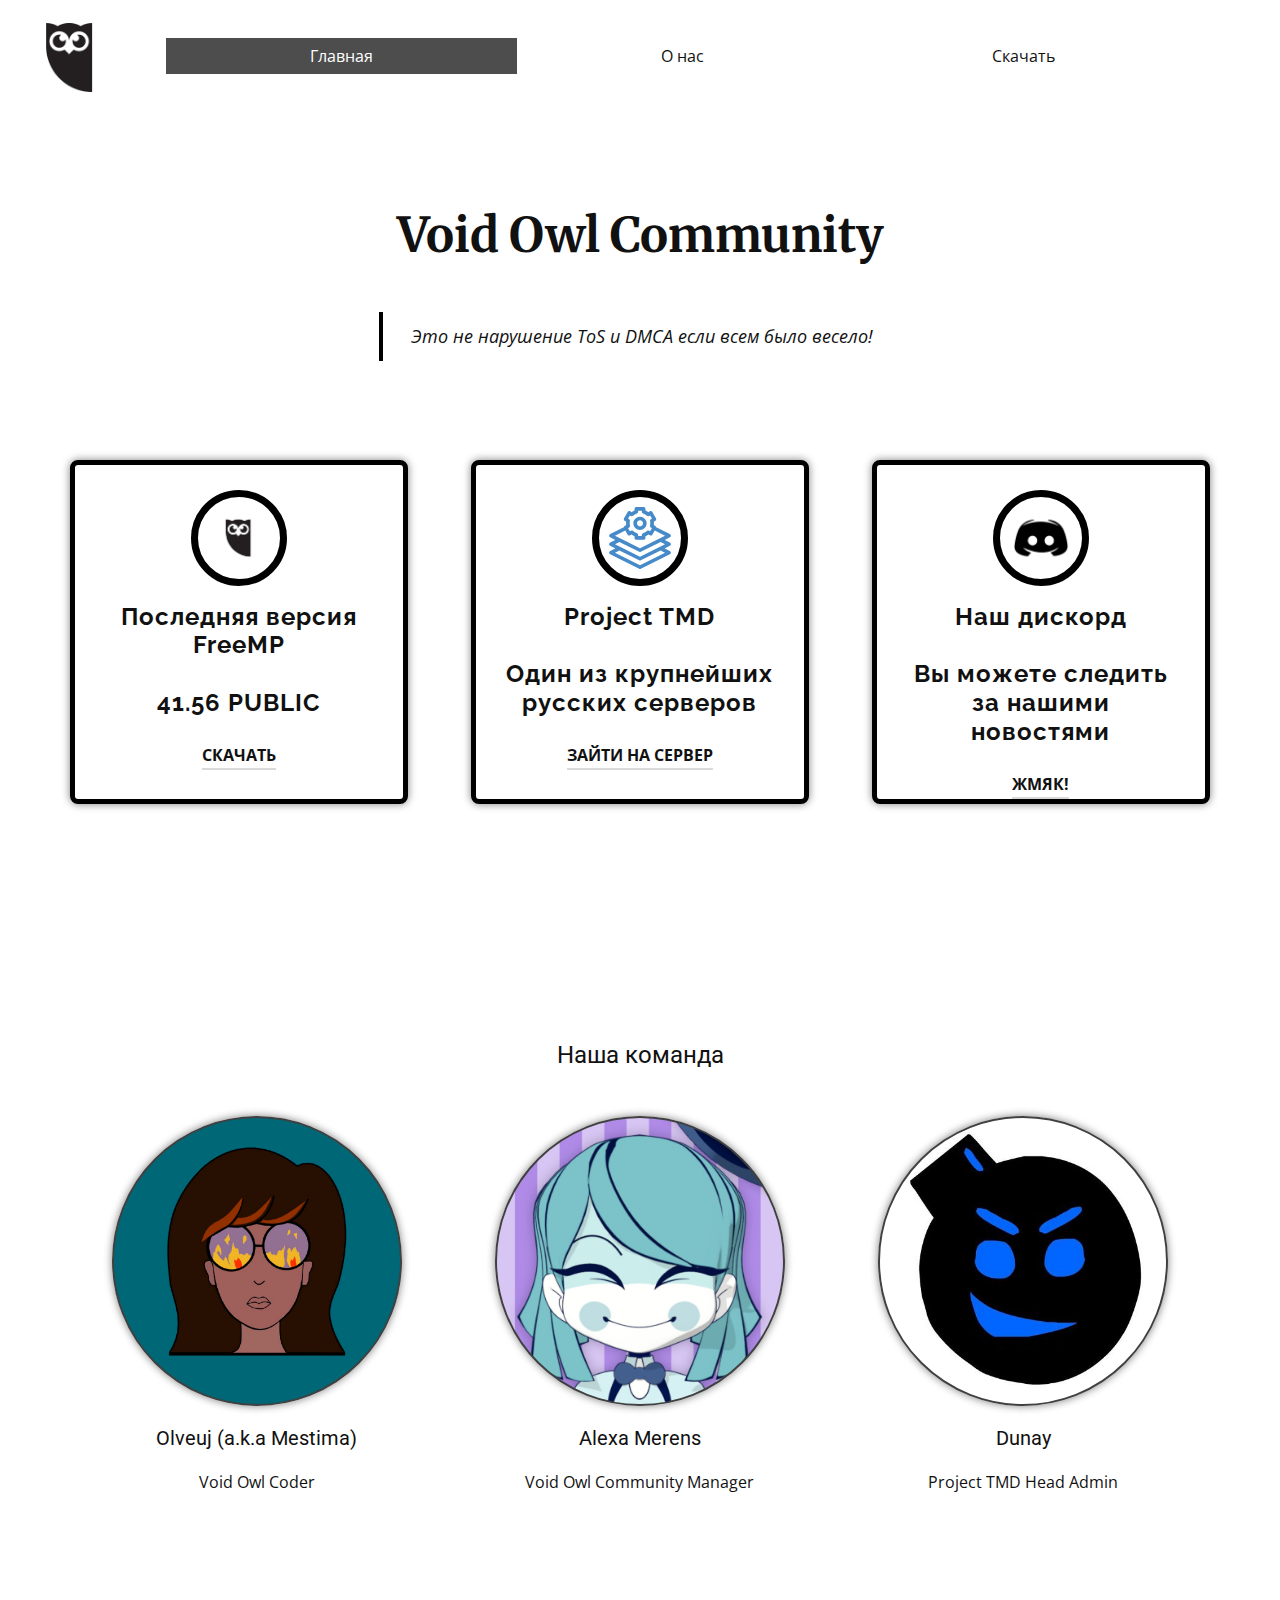
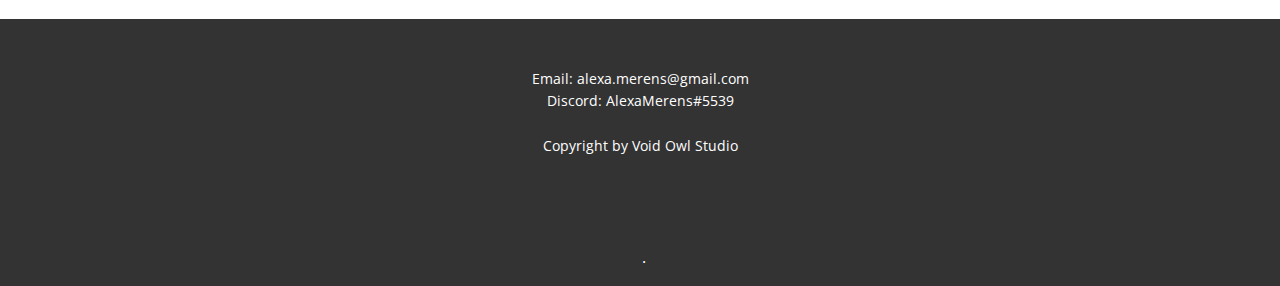
==== commit 71860c30: "Update index.html" ====
--- a/index.html
+++ b/index.html
@@ -138,18 +138,18 @@
         </p>
       </div></footer>
     <section class="u-backlink u-clearfix u-grey-80">
-      <a class="u-link" href="https://nicepage.com/website-templates" target="_blank">
-        <span>Website Templates</span>
+      <a class="u-link" href="" target="_blank">
+        <span></span>
       </a>
       <p class="u-text">
-        <span>created with</span>
+        <span></span>
       </p>
       <a class="u-link" href="" target="_blank">
-        <span>Website Builder Software</span>
+        <span></span>
       </a>. 
     </section><span style="height: 64px; width: 64px; margin-left: 0px; margin-right: auto; margin-top: 0px; background-image: none; right: 20px; bottom: 20px" class="u-back-to-top u-icon u-icon-circle u-opacity u-opacity-85 u-spacing-15 u-white" data-href="#">
         <svg class="u-svg-link" preserveAspectRatio="xMidYMin slice" viewBox="0 0 551.13 551.13"><use xmlns:xlink="http://www.w3.org/1999/xlink" xlink:href="#svg-1d98"></use></svg>
         <svg class="u-svg-content" enable-background="new 0 0 551.13 551.13" viewBox="0 0 551.13 551.13" xmlns="http://www.w3.org/2000/svg" id="svg-1d98"><path d="m275.565 189.451 223.897 223.897h51.668l-275.565-275.565-275.565 275.565h51.668z"></path></svg>
     </span>
   </body>
-</html>+</html>
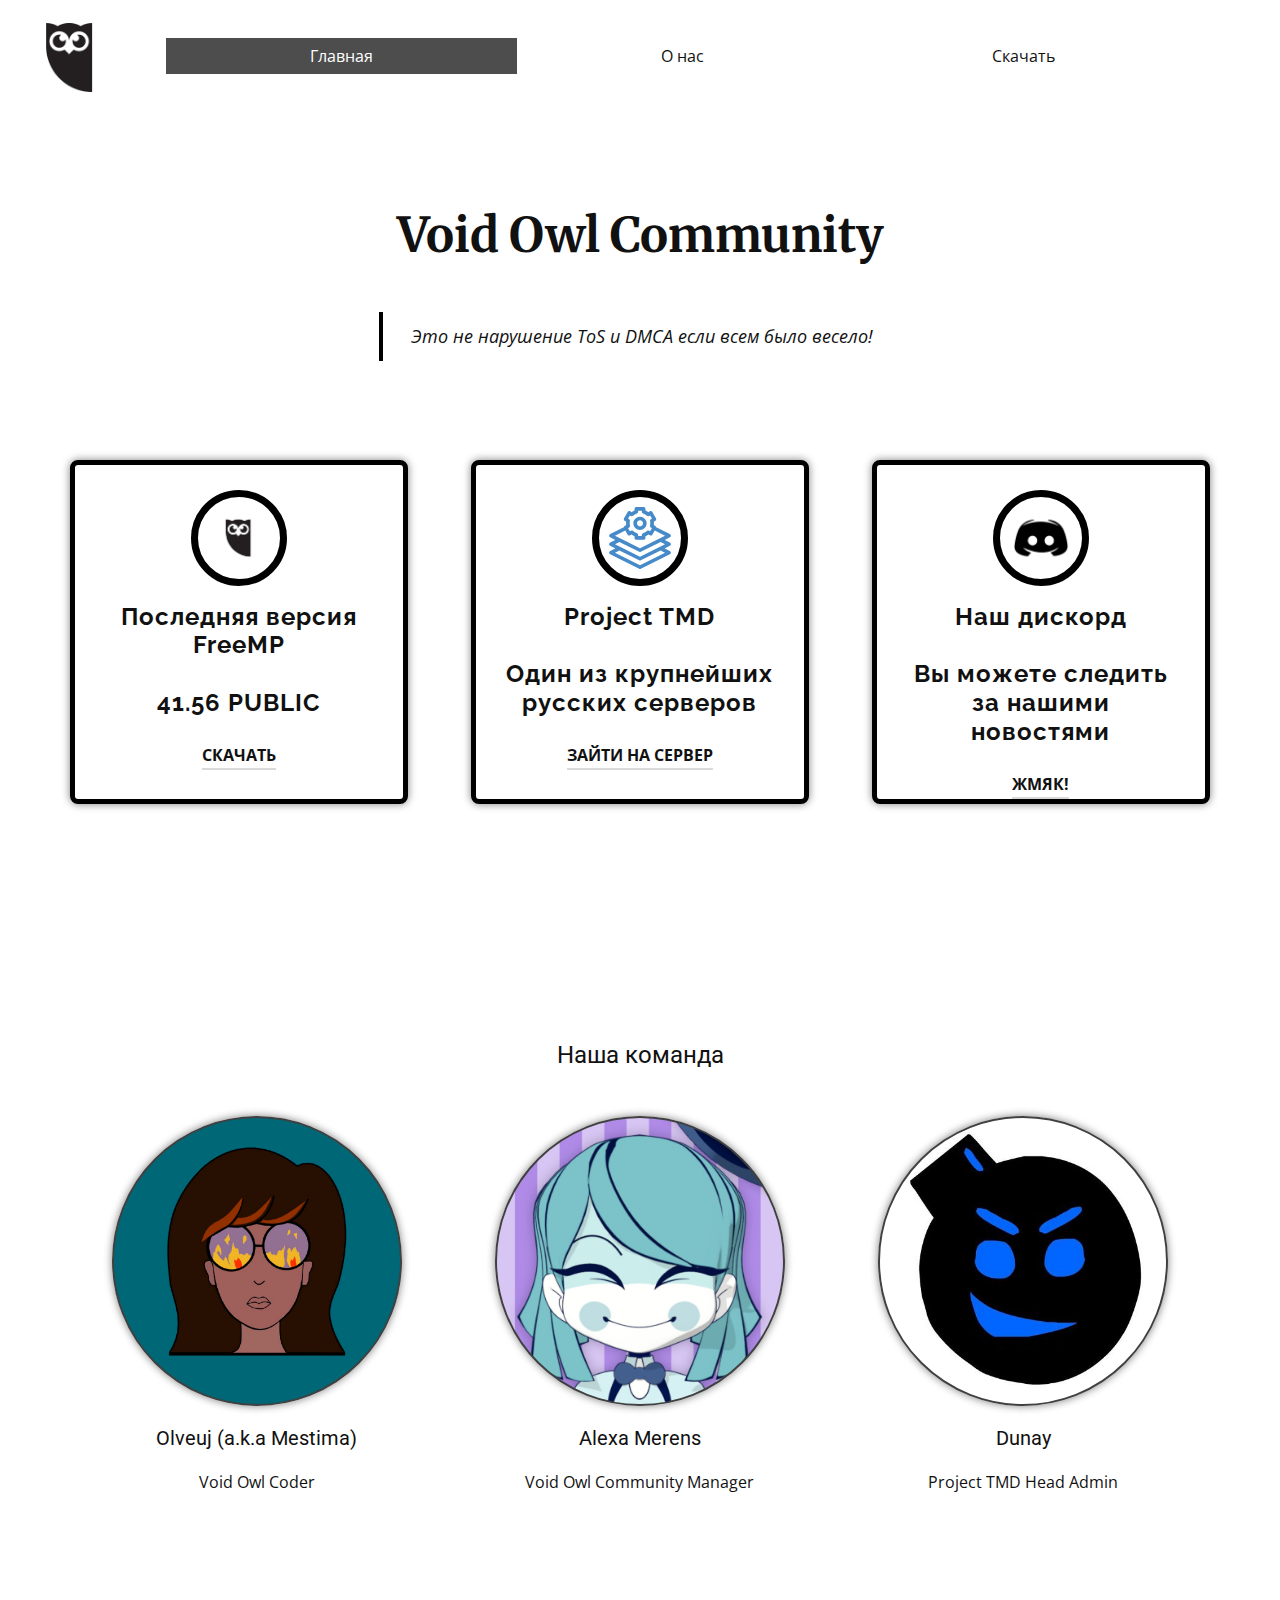
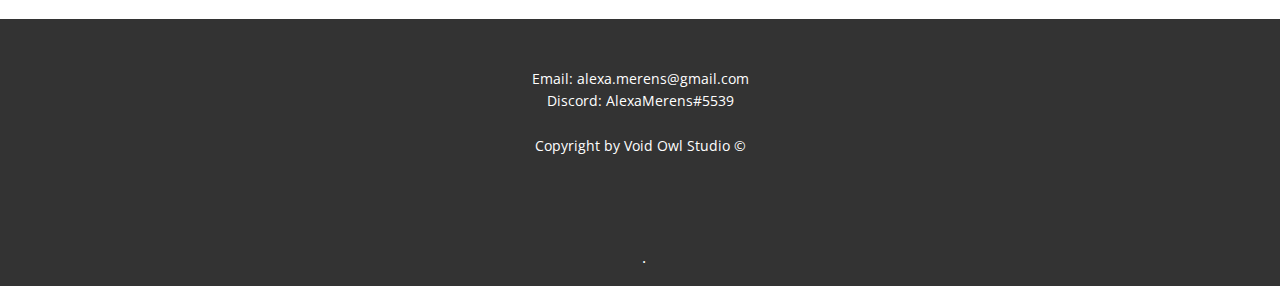
==== commit ec535e30: "Update index.html" ====
--- a/index.html
+++ b/index.html
@@ -134,7 +134,7 @@
     
     <footer class="u-align-center u-clearfix u-footer u-grey-80 u-footer" id="sec-e851"><div class="u-clearfix u-sheet u-sheet-1">
         <p class="u-small-text u-text u-text-variant u-text-1">Email: alexa.merens@gmail.com<br>Discord: AlexaMerens#5539<br>
-          <br>Copyright by Void Owl Studio
+          <br>Copyright by Void Owl Studio ©
         </p>
       </div></footer>
     <section class="u-backlink u-clearfix u-grey-80">
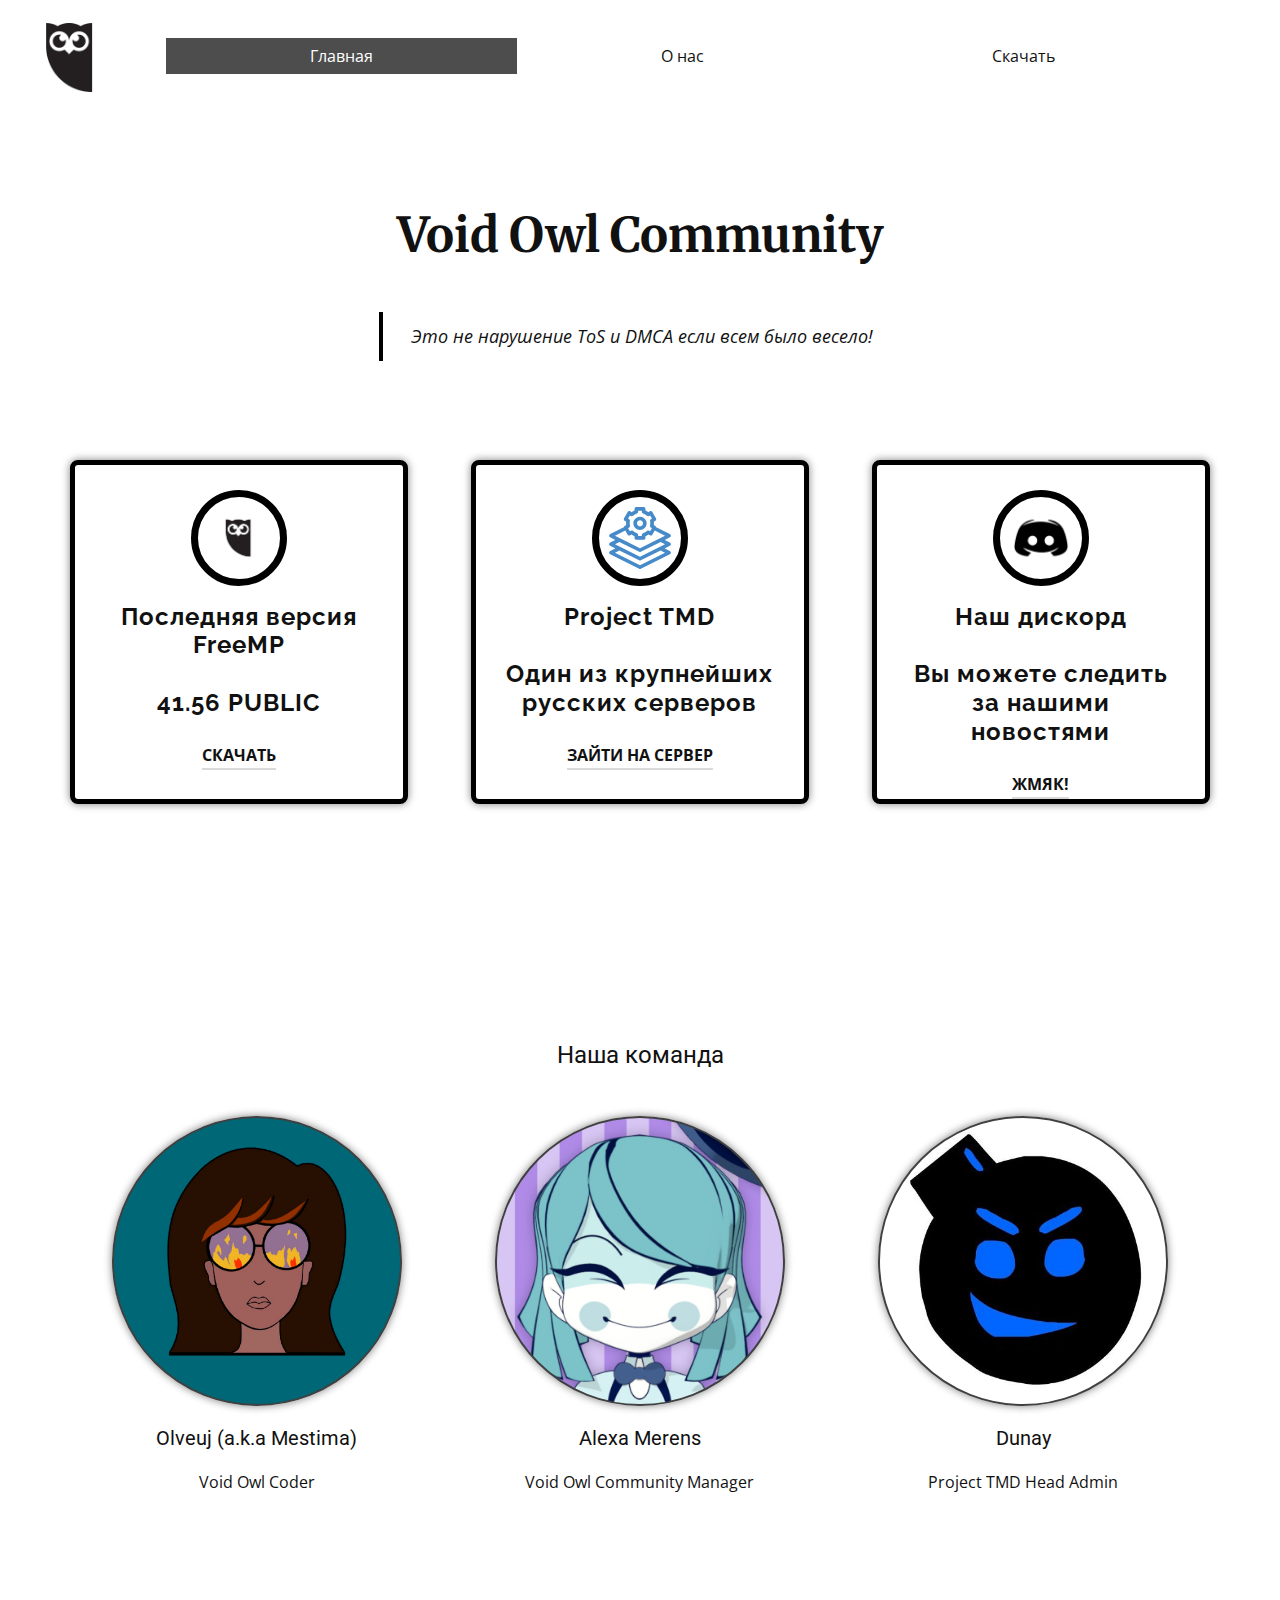
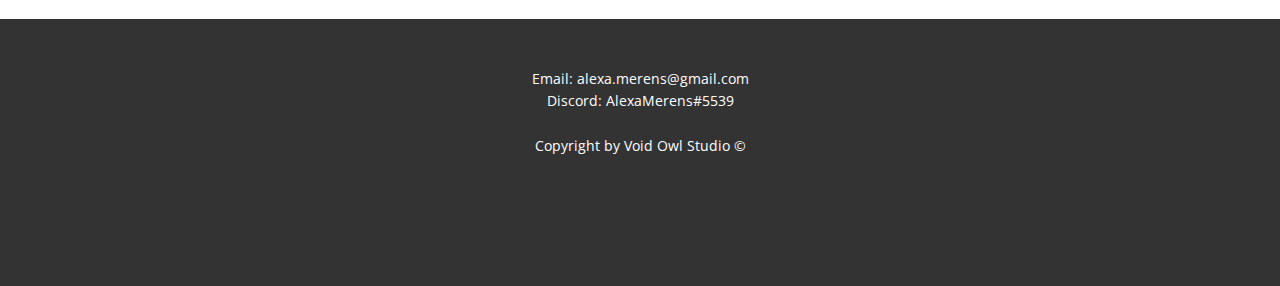
==== commit 7b5ab3ec: "Update index.html" ====
--- a/index.html
+++ b/index.html
@@ -146,7 +146,7 @@
       </p>
       <a class="u-link" href="" target="_blank">
         <span></span>
-      </a>. 
+      </a>
     </section><span style="height: 64px; width: 64px; margin-left: 0px; margin-right: auto; margin-top: 0px; background-image: none; right: 20px; bottom: 20px" class="u-back-to-top u-icon u-icon-circle u-opacity u-opacity-85 u-spacing-15 u-white" data-href="#">
         <svg class="u-svg-link" preserveAspectRatio="xMidYMin slice" viewBox="0 0 551.13 551.13"><use xmlns:xlink="http://www.w3.org/1999/xlink" xlink:href="#svg-1d98"></use></svg>
         <svg class="u-svg-content" enable-background="new 0 0 551.13 551.13" viewBox="0 0 551.13 551.13" xmlns="http://www.w3.org/2000/svg" id="svg-1d98"><path d="m275.565 189.451 223.897 223.897h51.668l-275.565-275.565-275.565 275.565h51.668z"></path></svg>
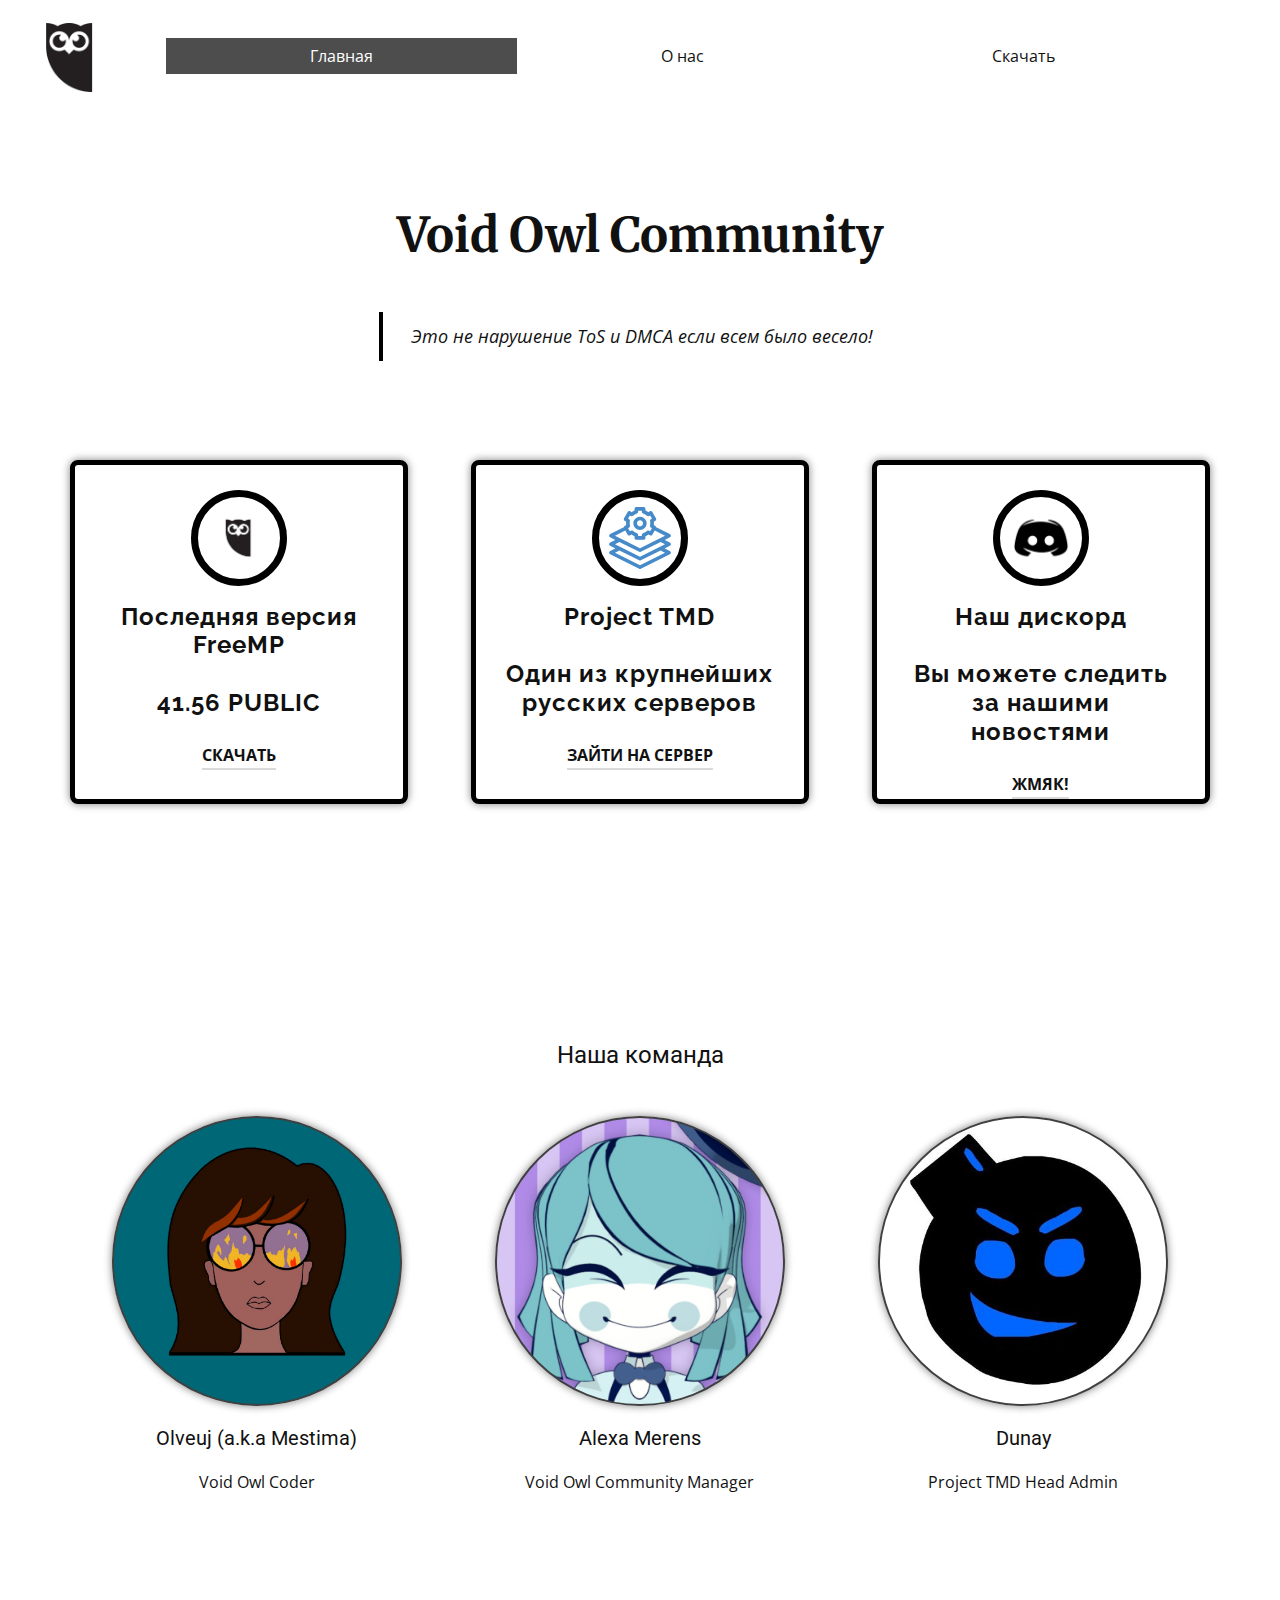
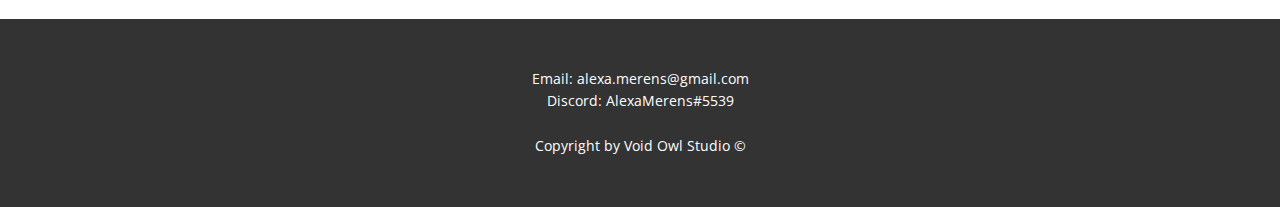
==== commit 7dd0629f: "Update index.html" ====
--- a/index.html
+++ b/index.html
@@ -82,7 +82,7 @@
                 <h5 class="u-custom-font u-font-raleway u-hover-feature u-text u-text-4">Project TMD<br>
                   <br>Один из крупнейших русских серверов
                 </h5>
-                <a href="https://discord.gg/38AQmqJTaA" class="u-active-none u-border-2 u-border-active-black u-border-grey-15 u-border-hover-black u-btn u-button-style u-hover-none u-none u-text-body-color u-text-hover-palette-1-base u-btn-2" target="_blank">Зайти на сервер</a>
+                <a href="https://discord.gg/SJw4v786N2" class="u-active-none u-border-2 u-border-active-black u-border-grey-15 u-border-hover-black u-btn u-button-style u-hover-none u-none u-text-body-color u-text-hover-palette-1-base u-btn-2" target="_blank">Зайти на сервер</a>
               </div>
             </div>
             <div class="u-align-center u-border-5 u-border-black u-container-style u-list-item u-radius-8 u-repeater-item u-shape-round u-white u-list-item-3">
@@ -137,17 +137,7 @@
           <br>Copyright by Void Owl Studio ©
         </p>
       </div></footer>
-    <section class="u-backlink u-clearfix u-grey-80">
-      <a class="u-link" href="" target="_blank">
-        <span></span>
-      </a>
-      <p class="u-text">
-        <span></span>
-      </p>
-      <a class="u-link" href="" target="_blank">
-        <span></span>
-      </a>
-    </section><span style="height: 64px; width: 64px; margin-left: 0px; margin-right: auto; margin-top: 0px; background-image: none; right: 20px; bottom: 20px" class="u-back-to-top u-icon u-icon-circle u-opacity u-opacity-85 u-spacing-15 u-white" data-href="#">
+<span style="height: 64px; width: 64px; margin-left: 0px; margin-right: auto; margin-top: 0px; background-image: none; right: 20px; bottom: 20px" class="u-back-to-top u-icon u-icon-circle u-opacity u-opacity-85 u-spacing-15 u-white" data-href="#">
         <svg class="u-svg-link" preserveAspectRatio="xMidYMin slice" viewBox="0 0 551.13 551.13"><use xmlns:xlink="http://www.w3.org/1999/xlink" xlink:href="#svg-1d98"></use></svg>
         <svg class="u-svg-content" enable-background="new 0 0 551.13 551.13" viewBox="0 0 551.13 551.13" xmlns="http://www.w3.org/2000/svg" id="svg-1d98"><path d="m275.565 189.451 223.897 223.897h51.668l-275.565-275.565-275.565 275.565h51.668z"></path></svg>
     </span>
